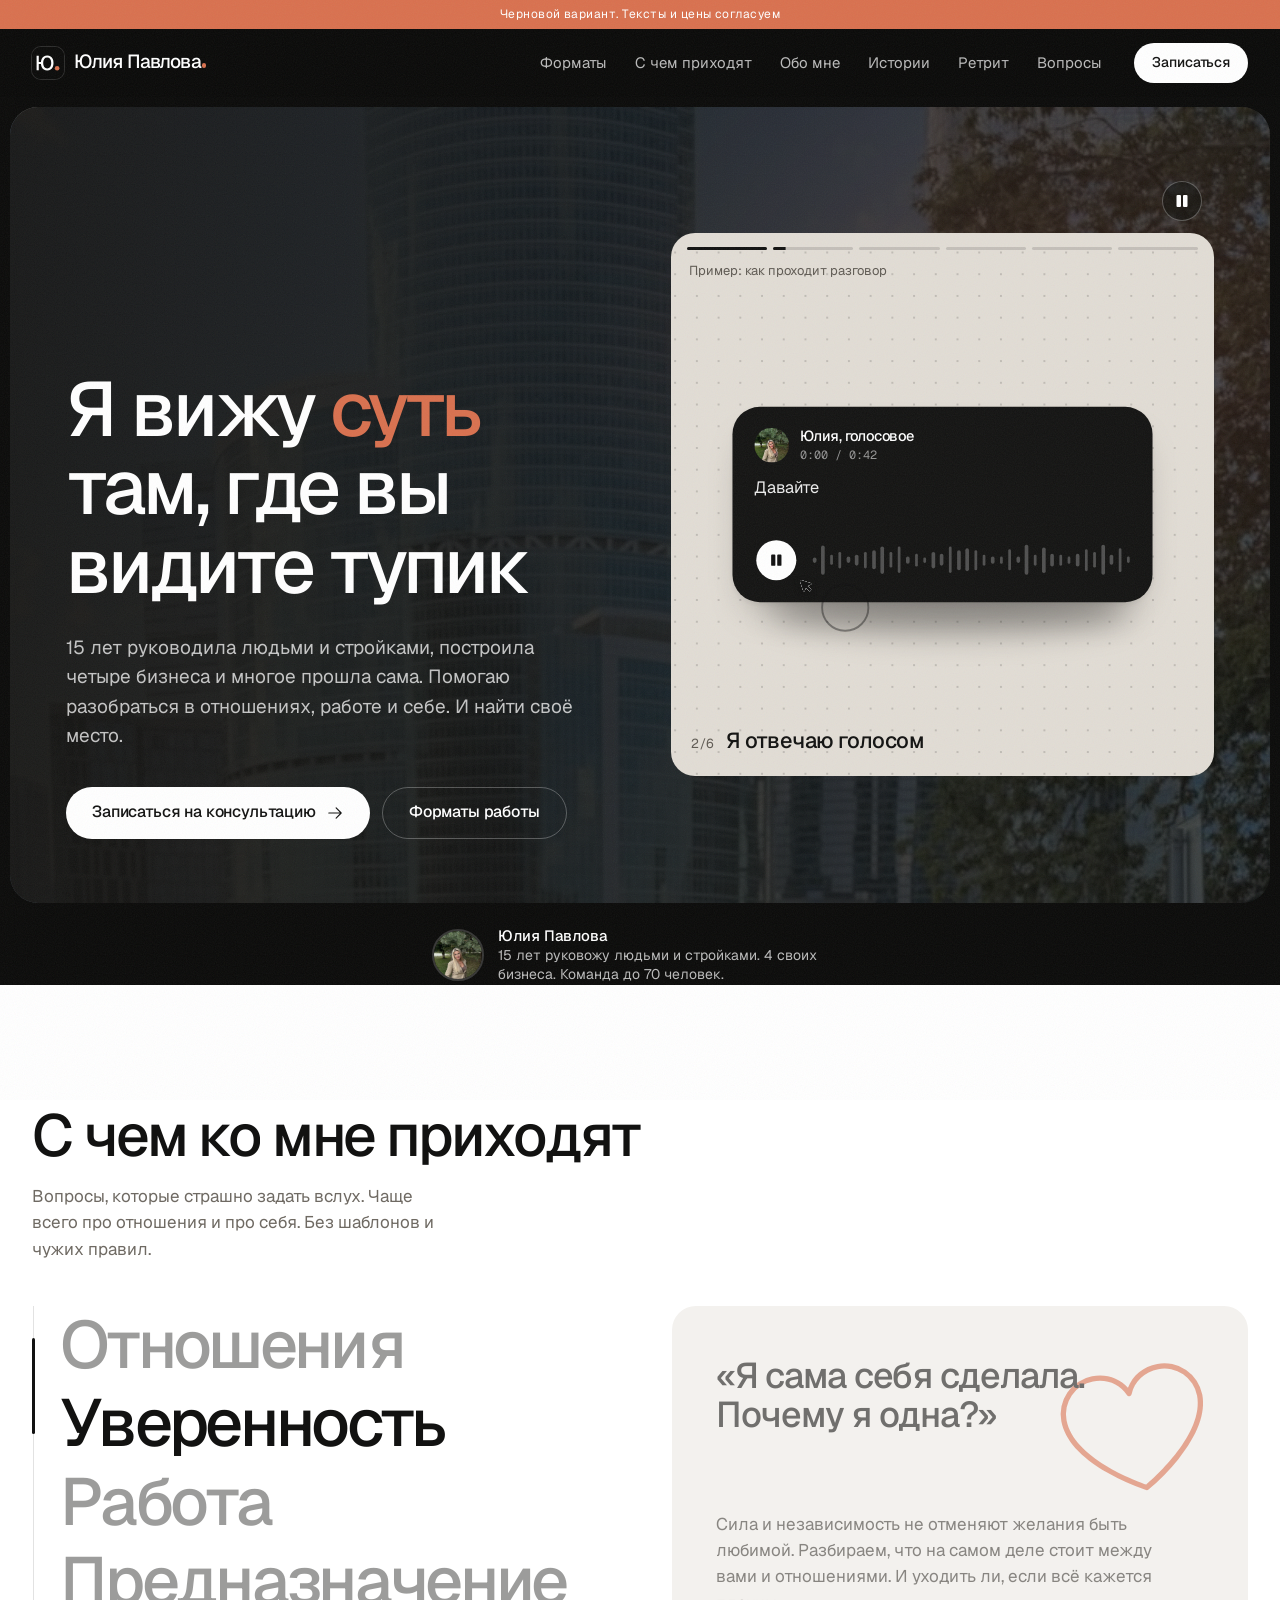
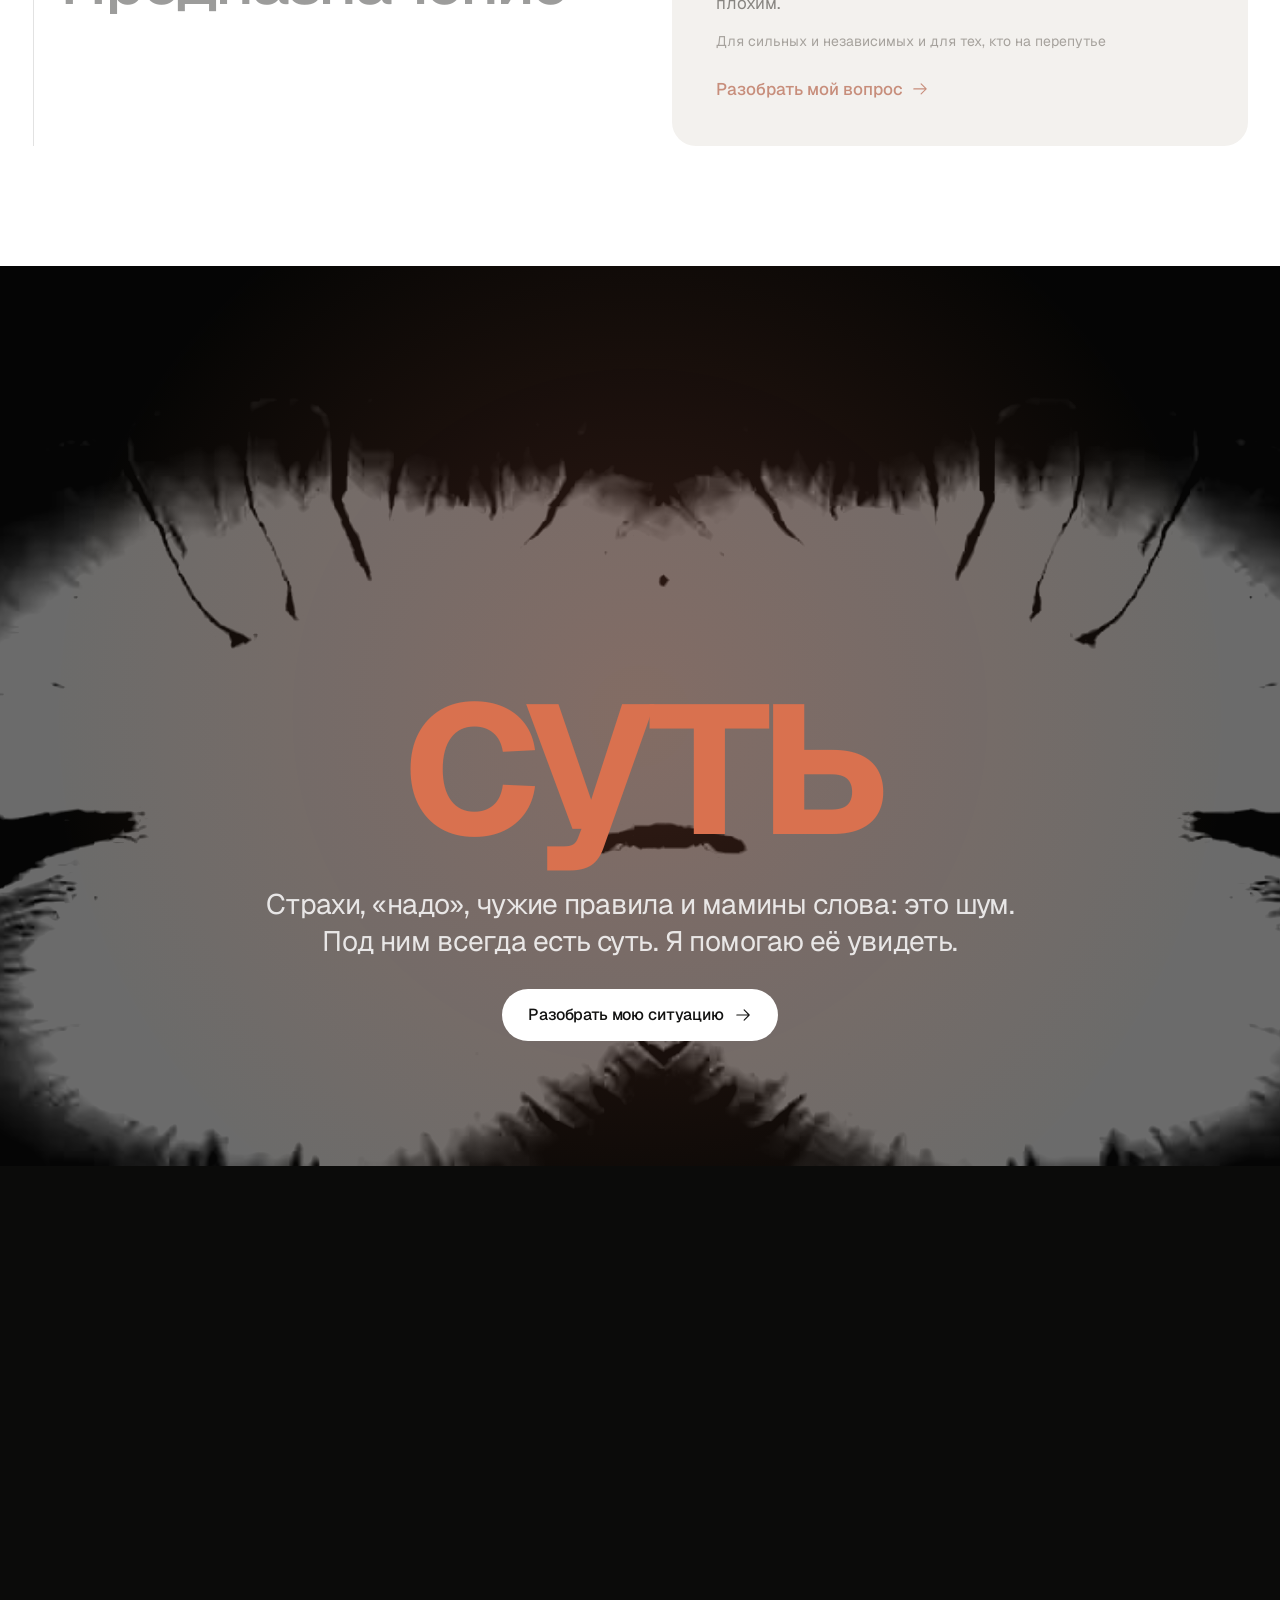
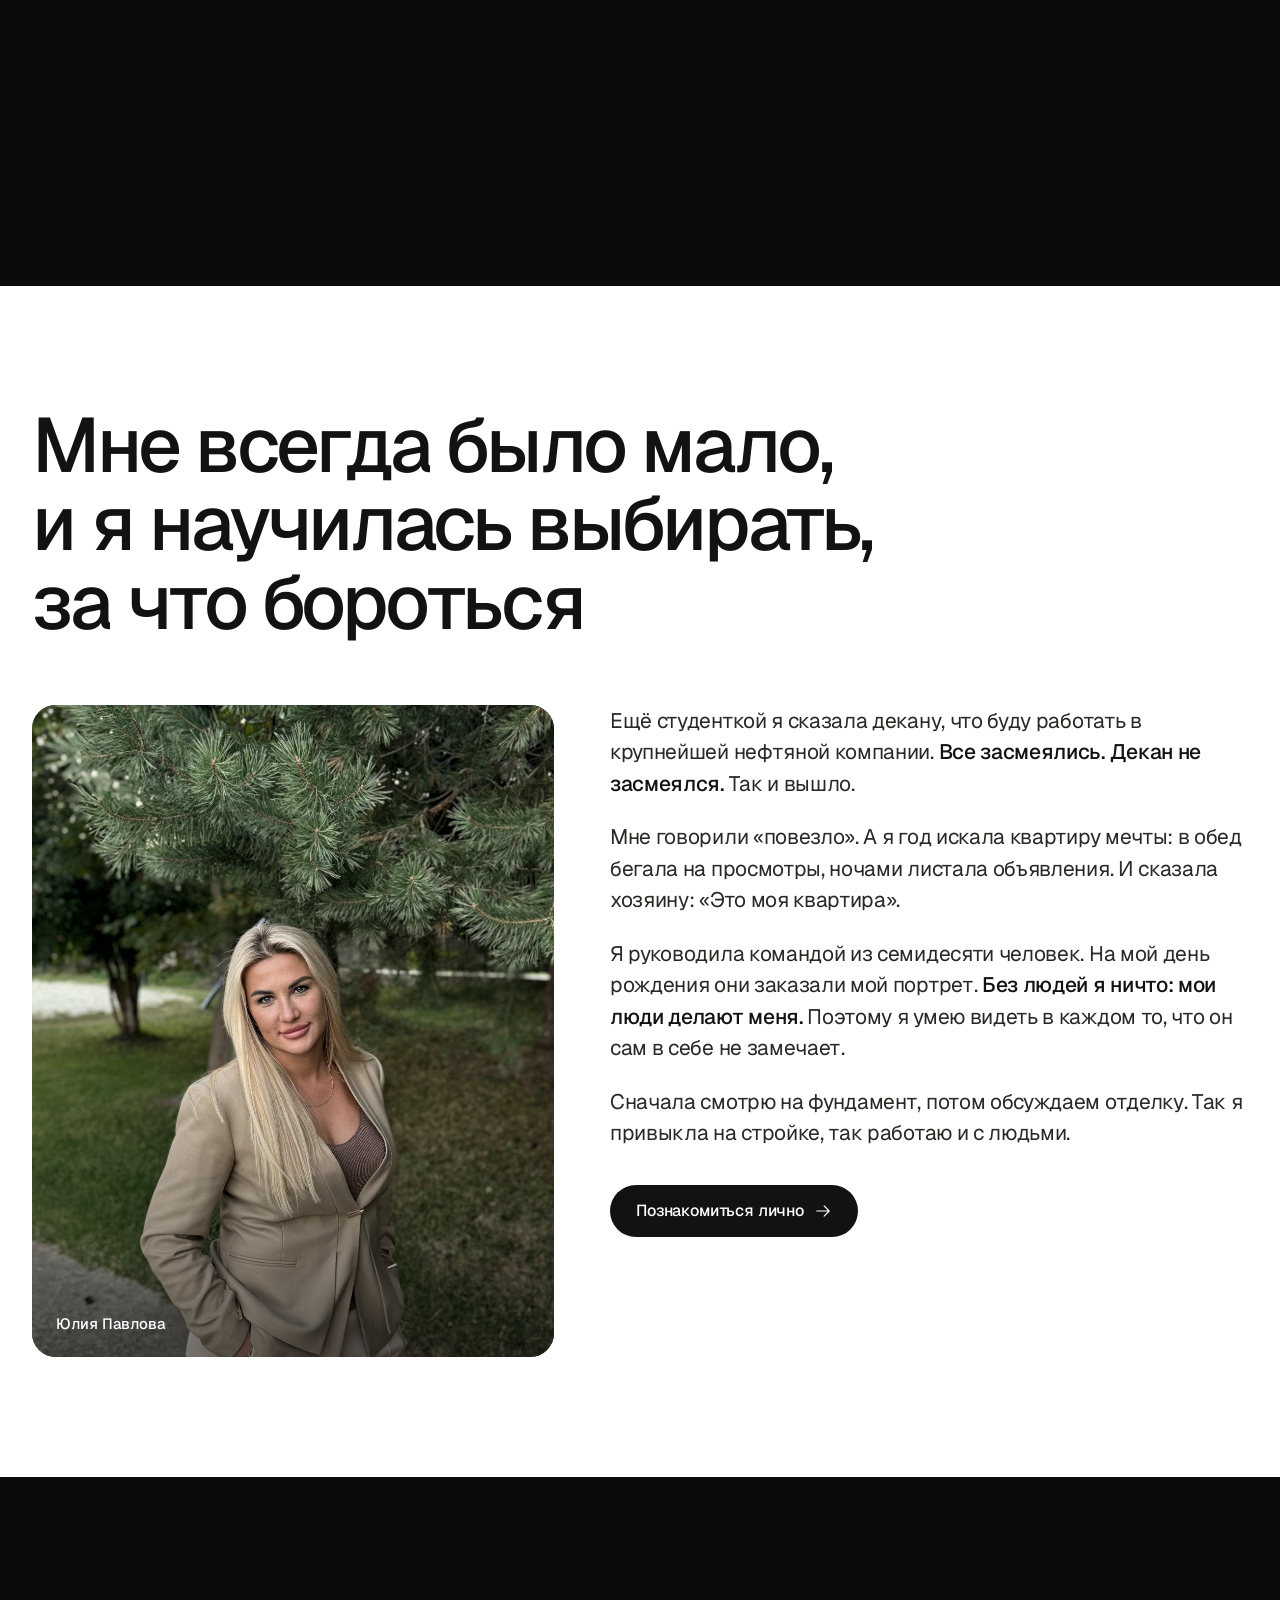
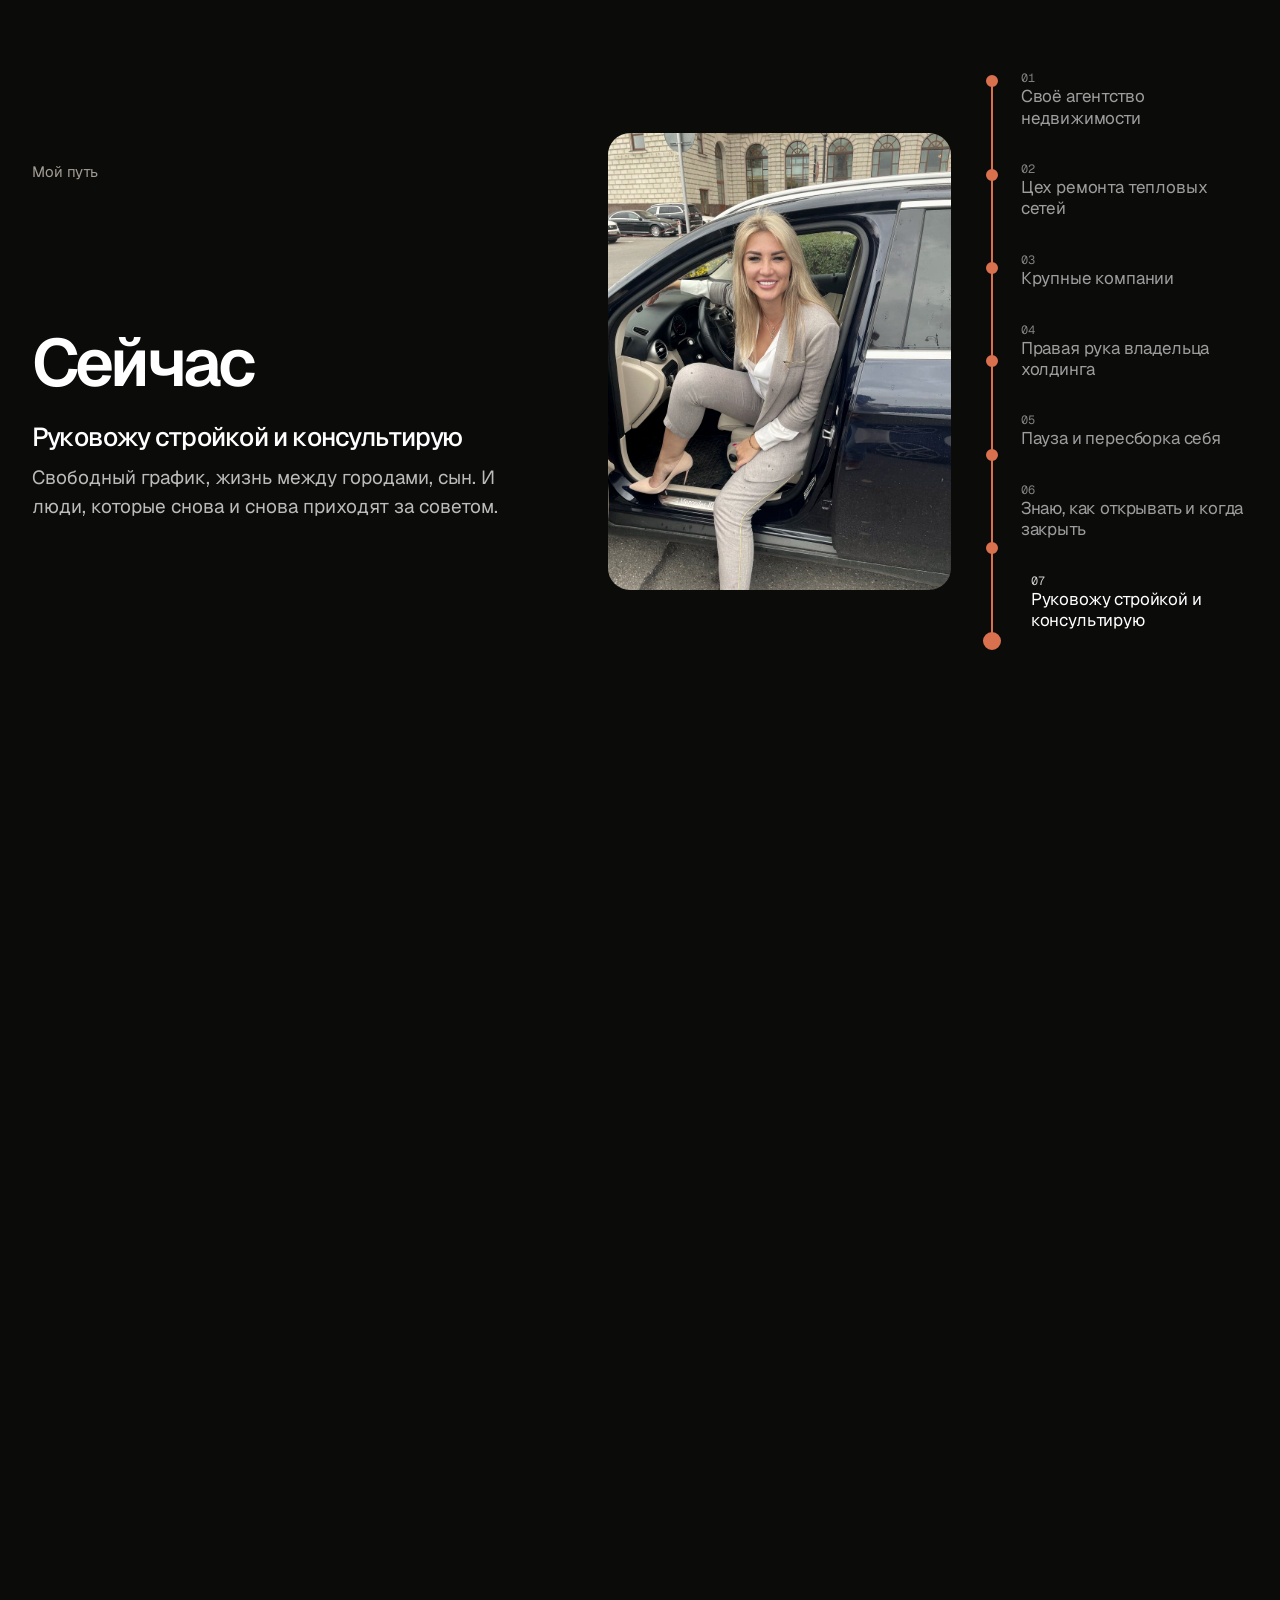
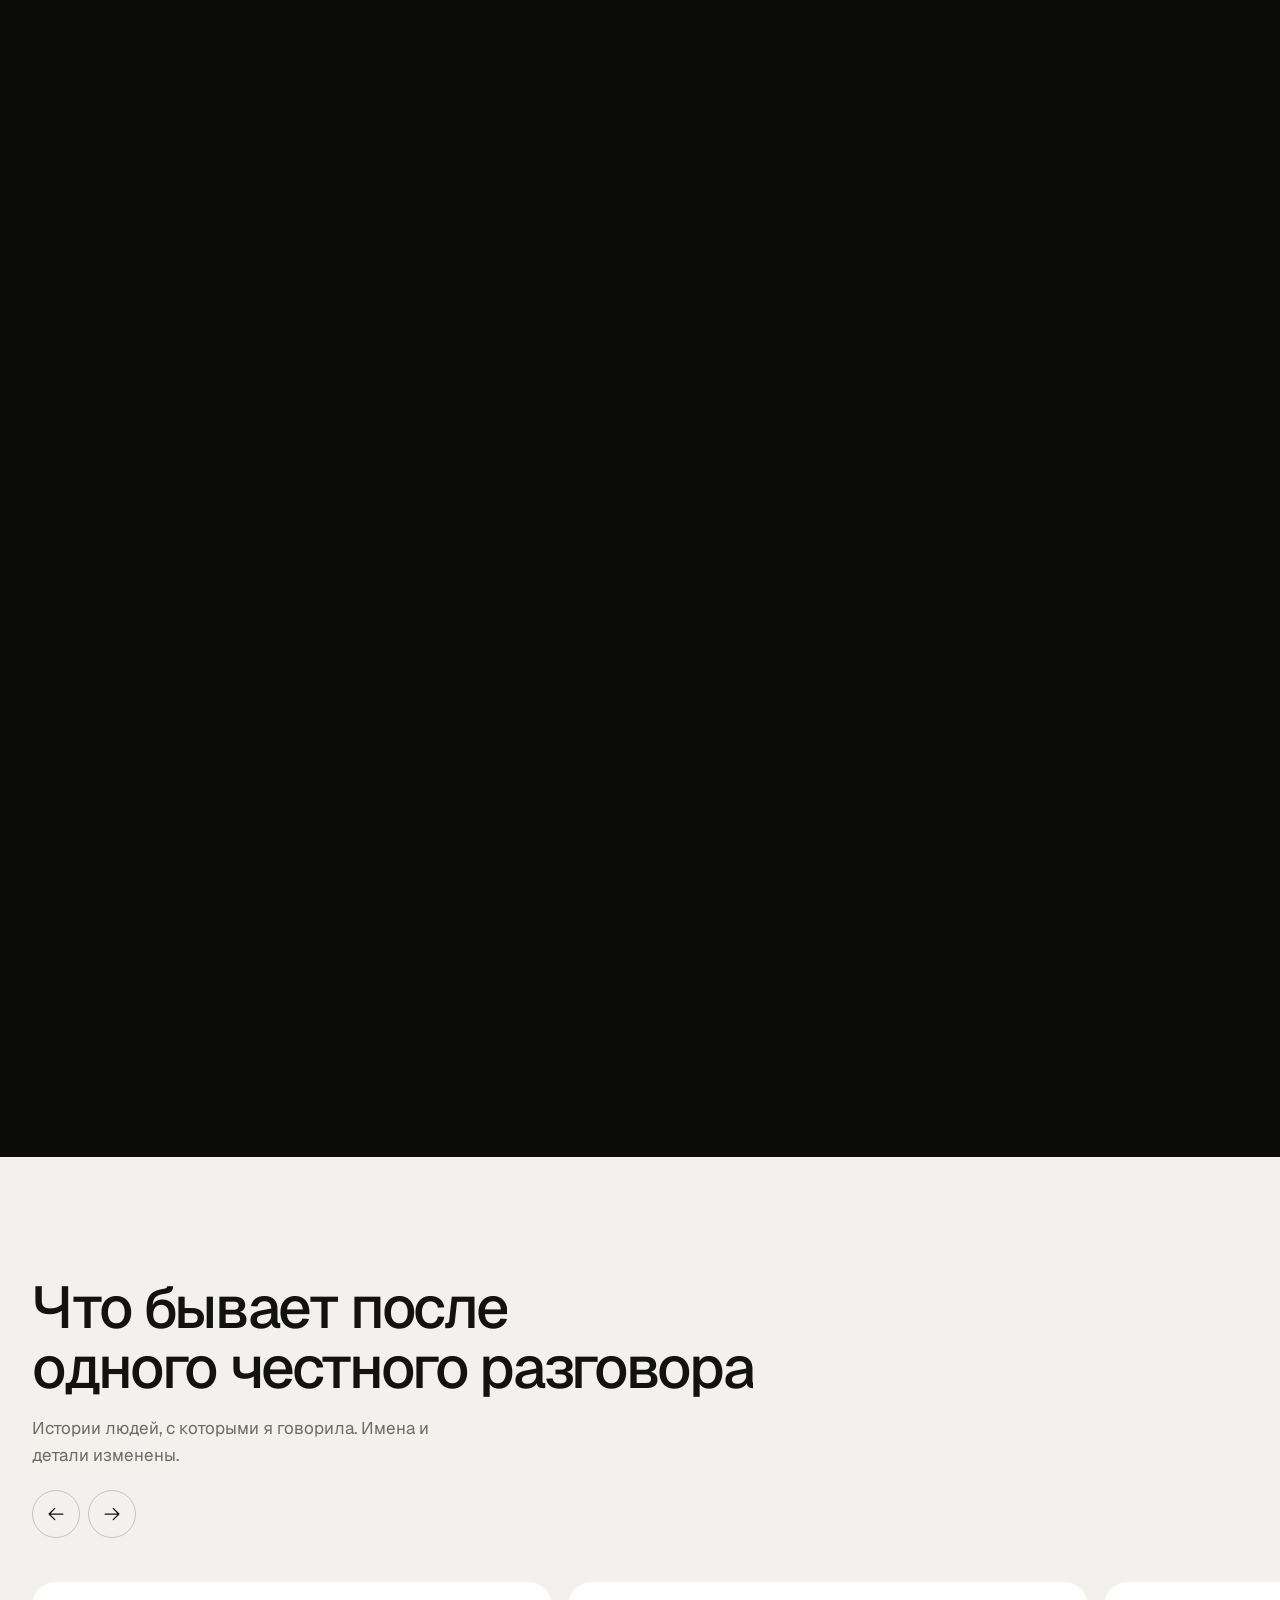
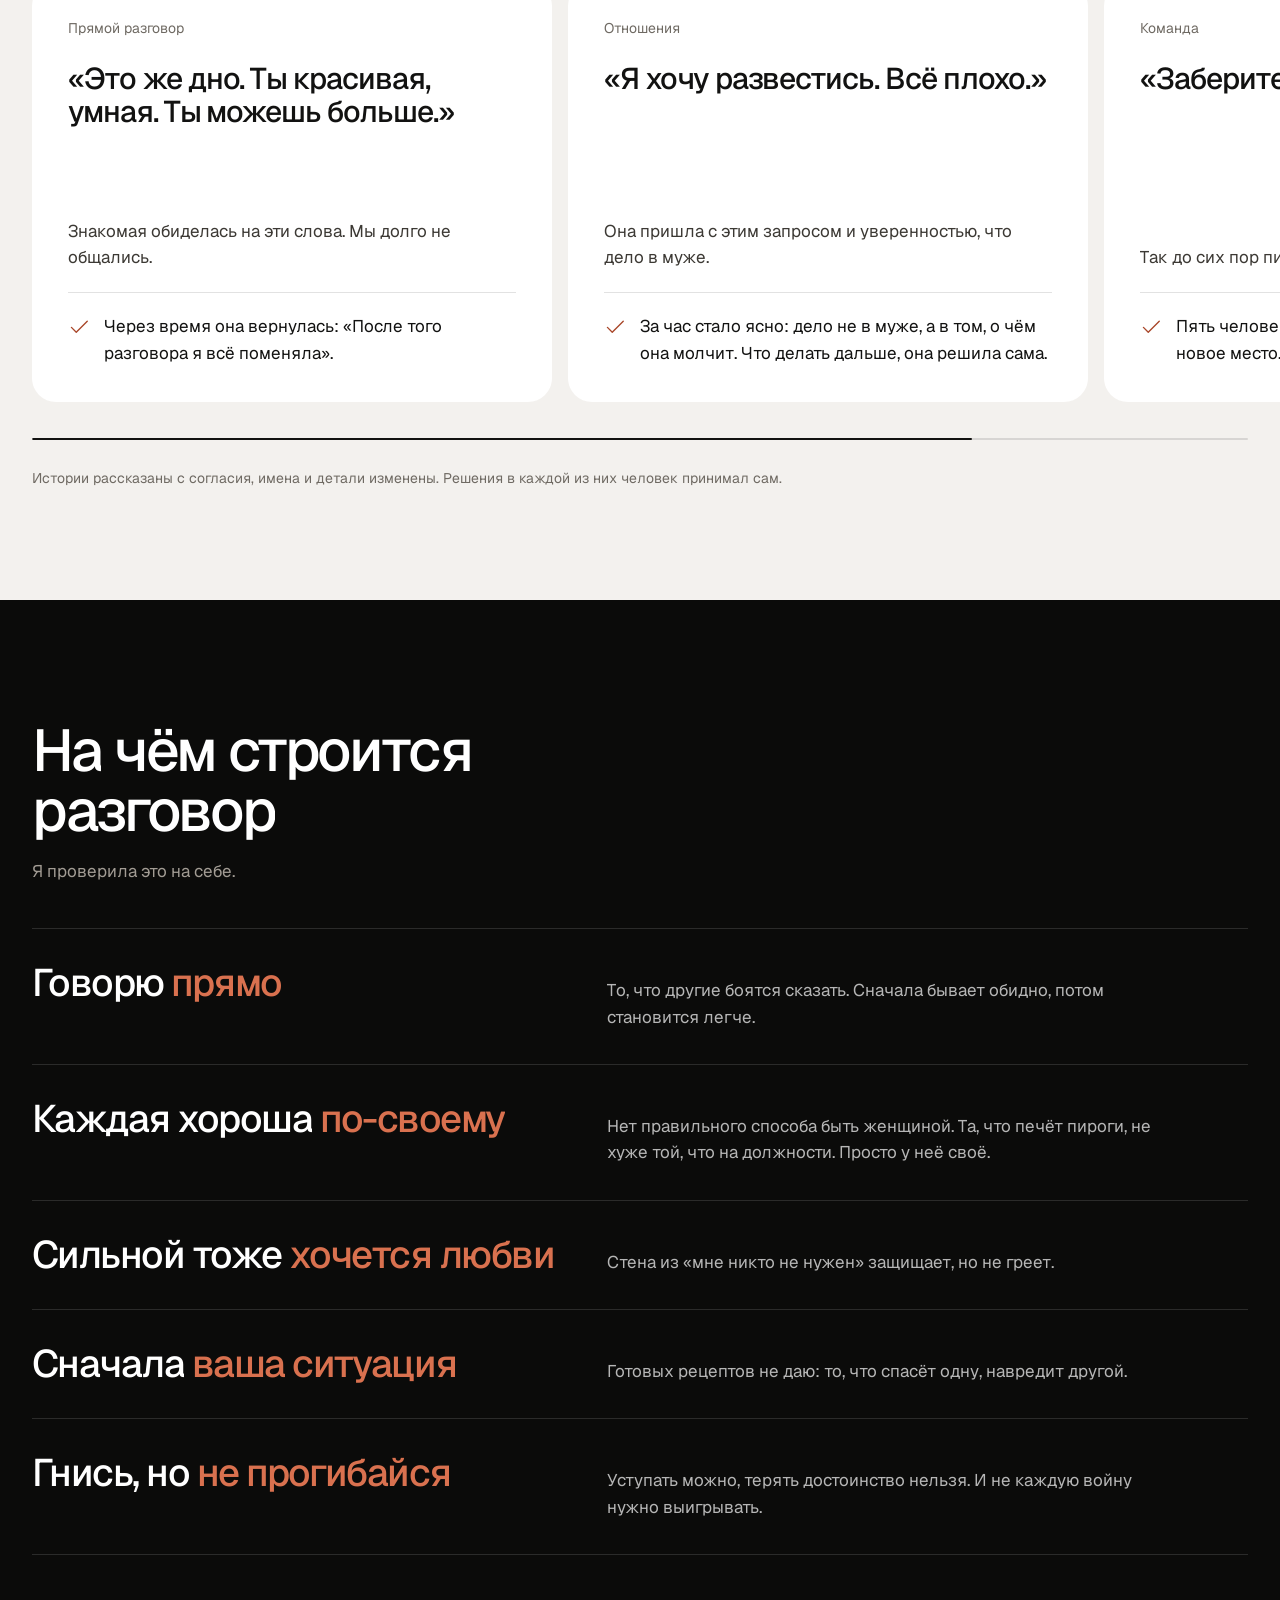
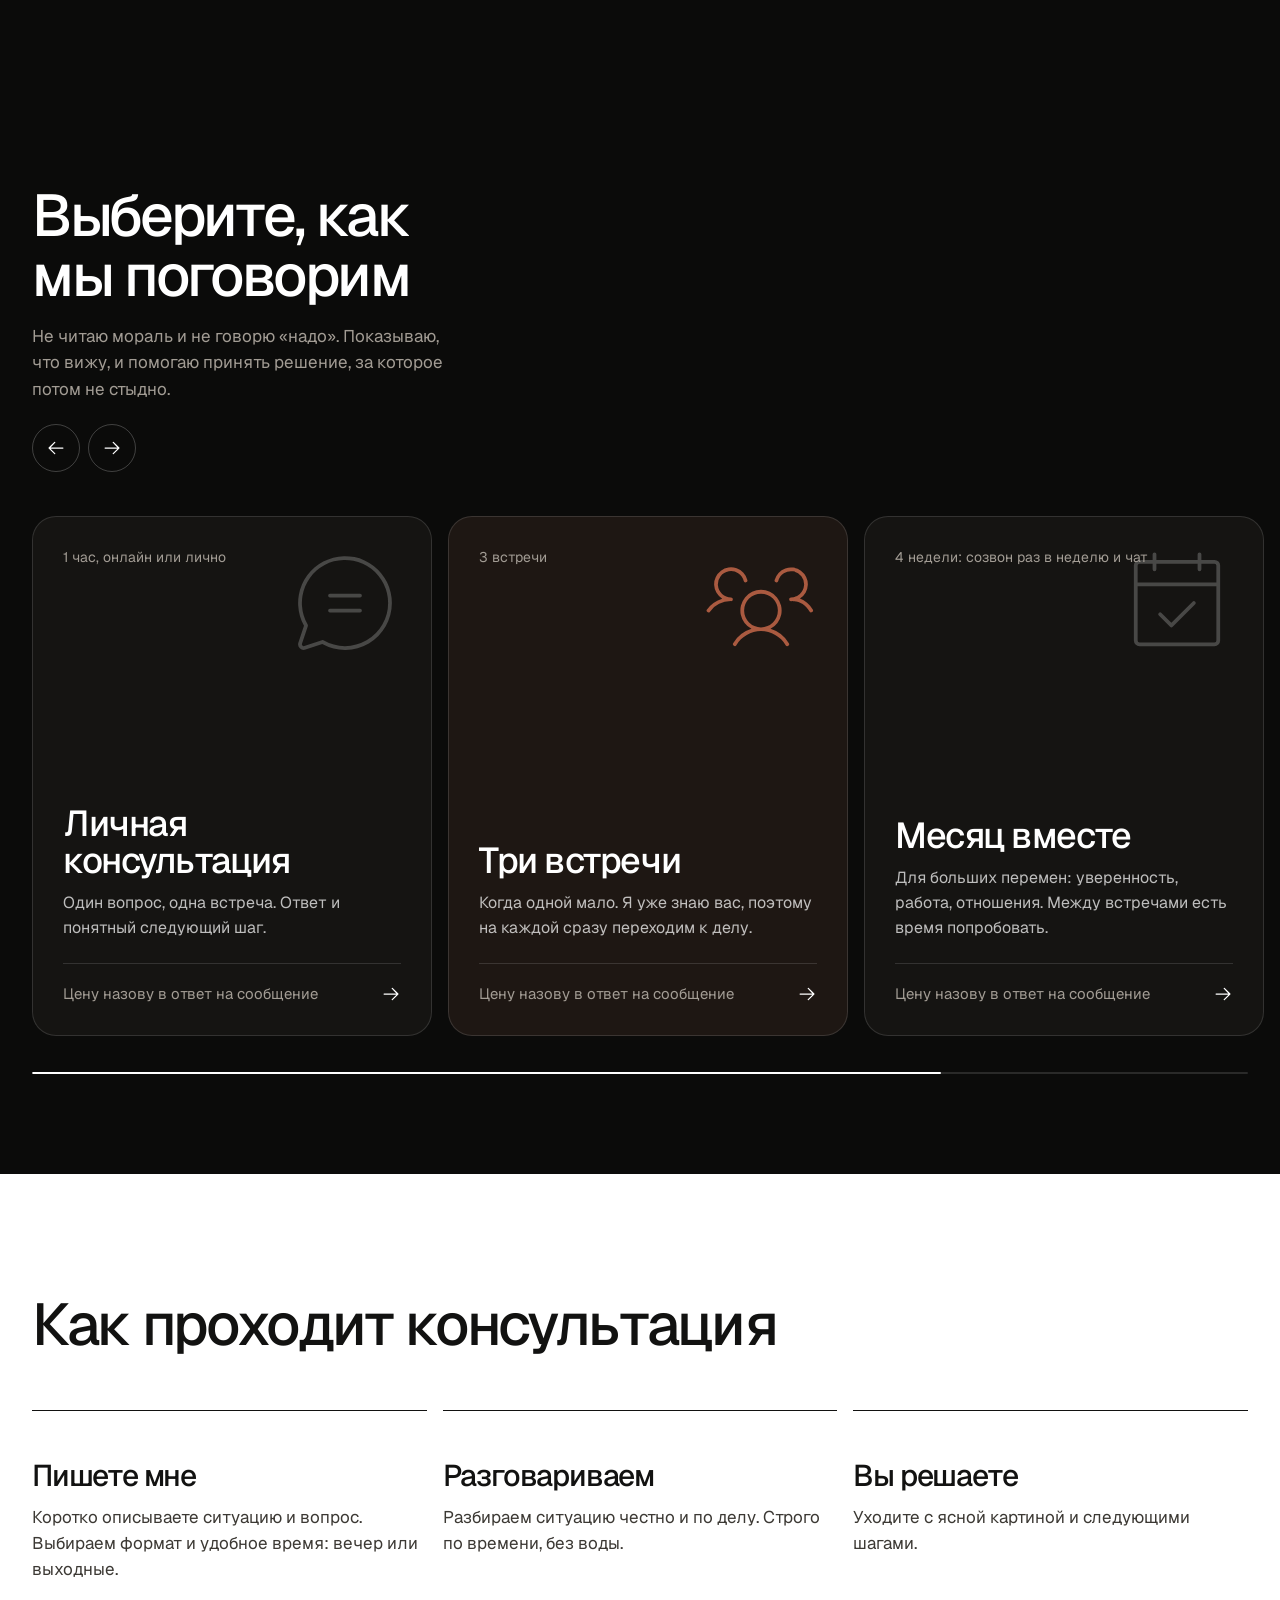
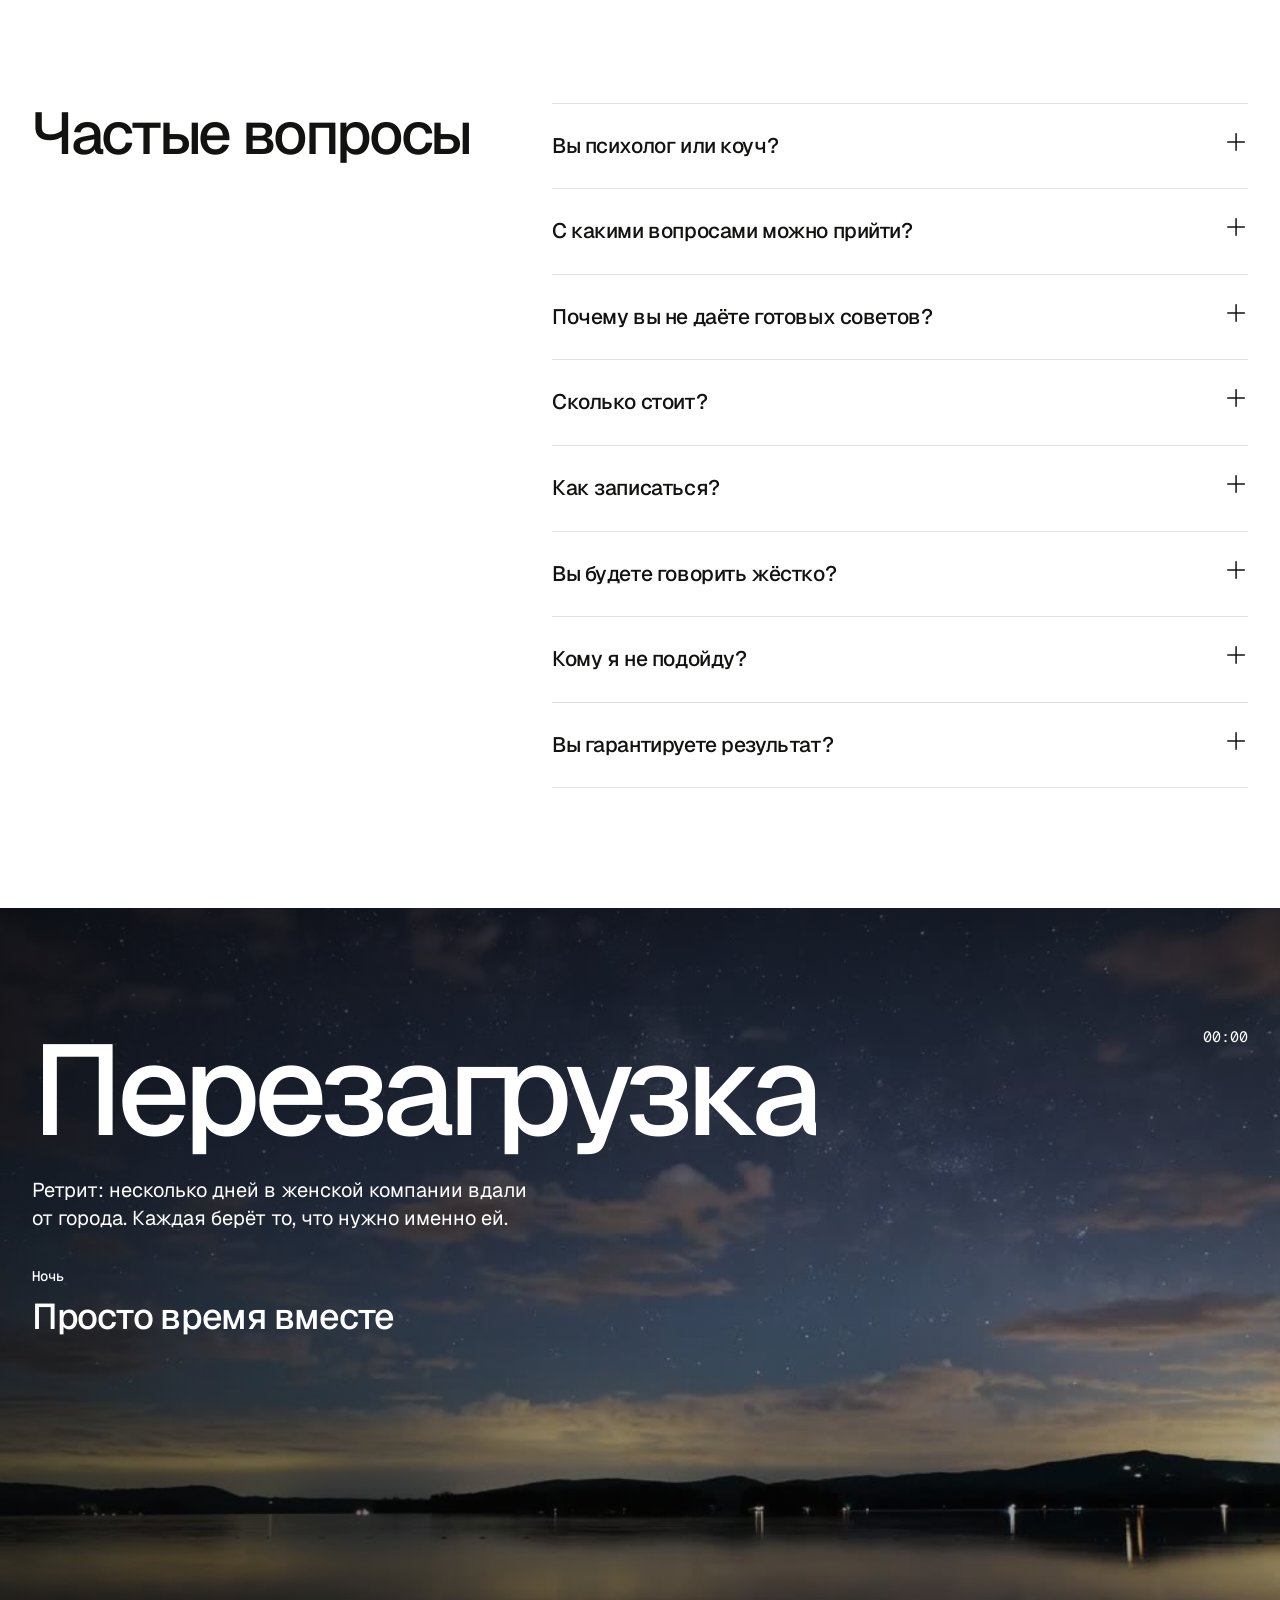
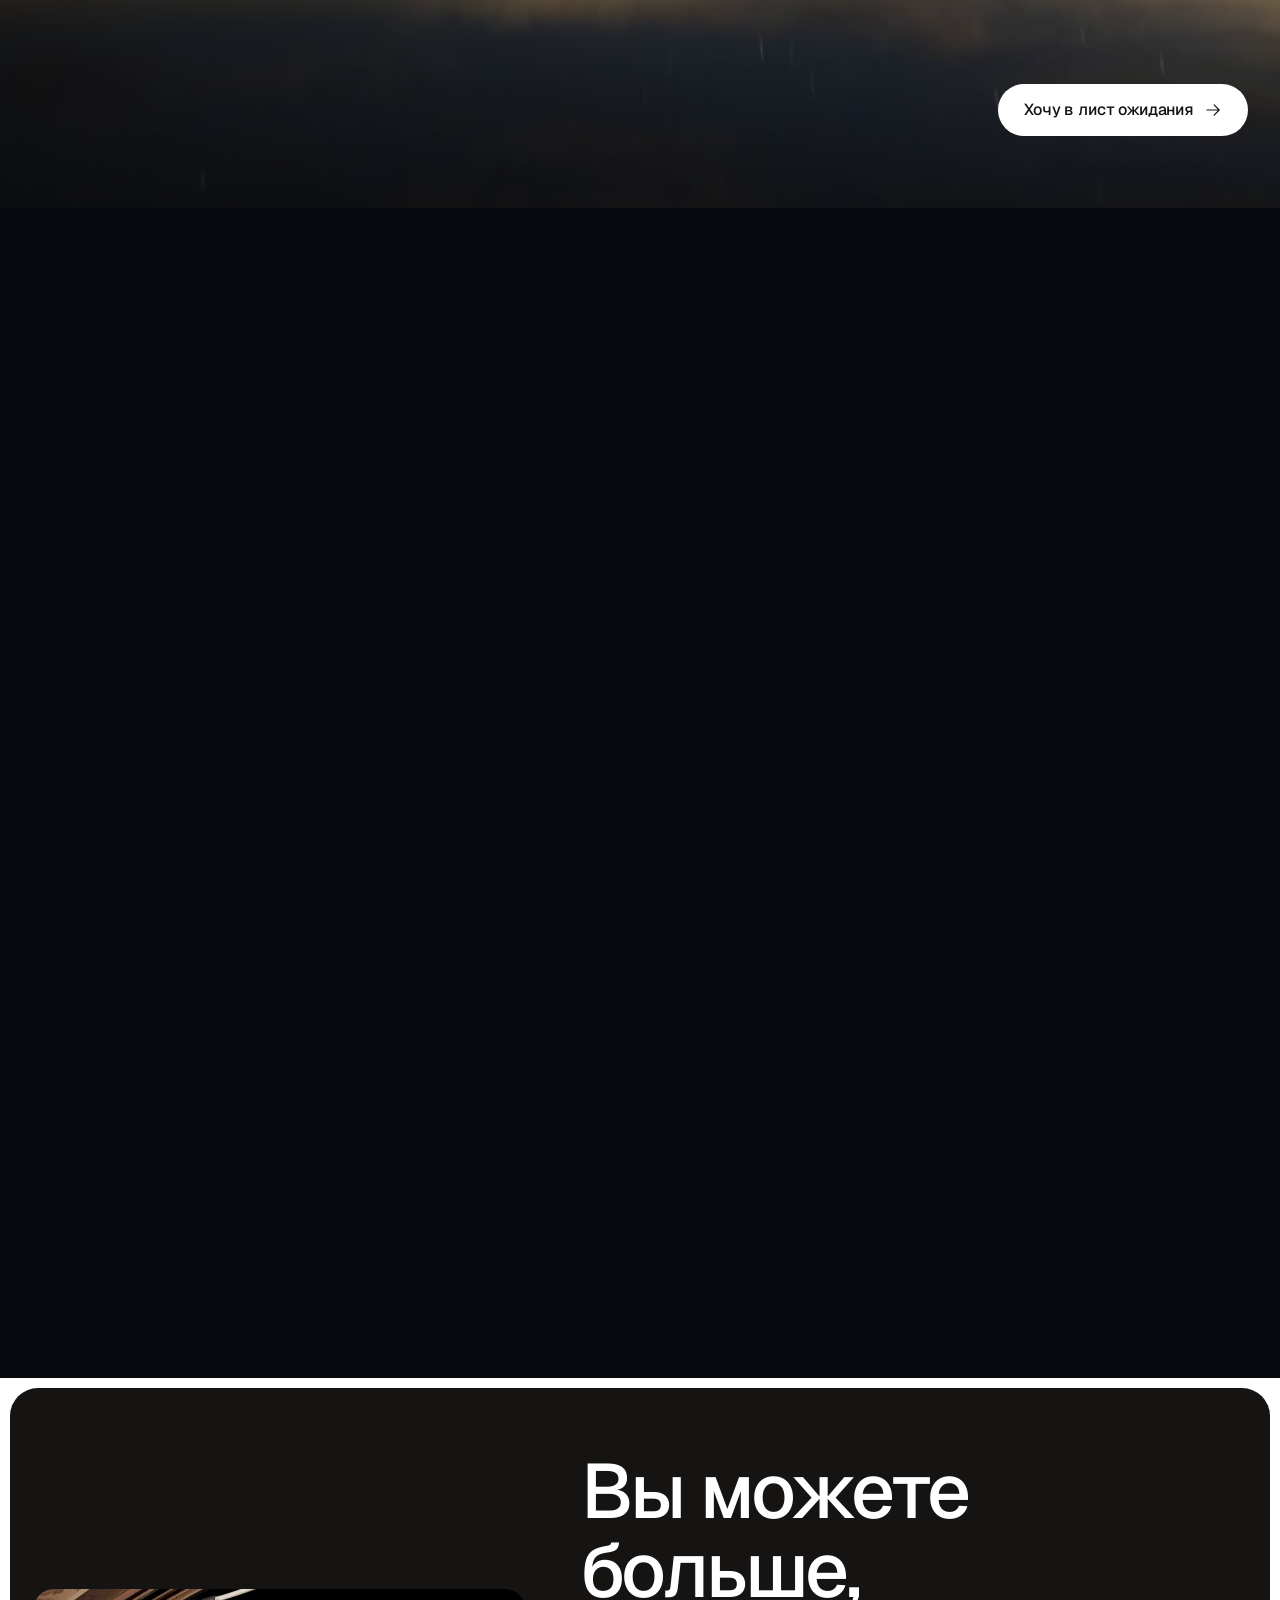
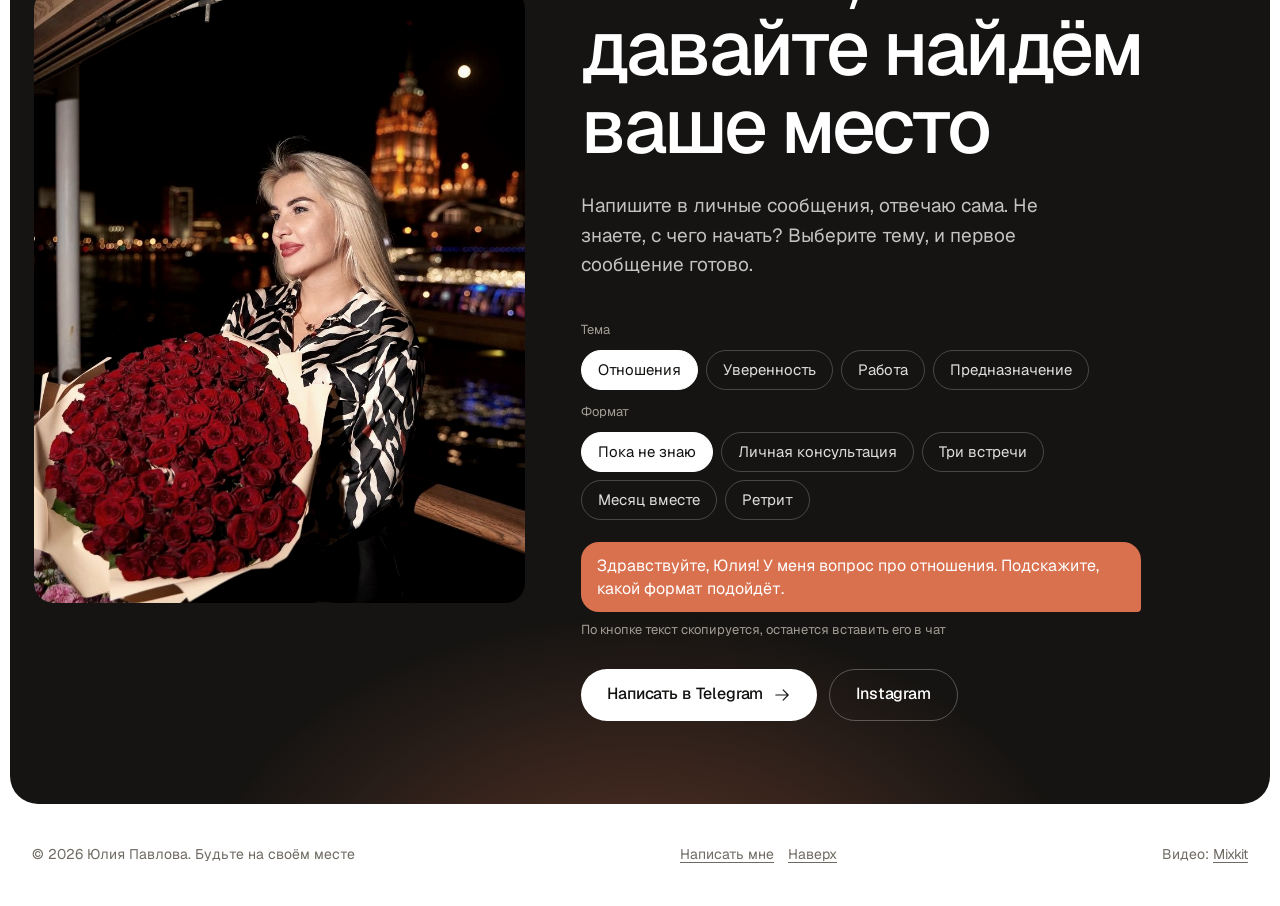
==== index.html @ 9706d147 "Дым в блоке «суть» растекается вместе с прокруткой: ролик туши перекодирован для перемотки (3,6 с, к" ====
<!DOCTYPE html>
<html lang="ru">
<head>
<meta charset="UTF-8">
<meta name="viewport" content="width=device-width, initial-scale=1, viewport-fit=cover">
<title>Юлия Павлова: консультации</title>
<meta name="description" content="Юлия Павлова: консультации об отношениях, уверенности в себе, работе и личных решениях. Вижу суть и помогаю её разрешить.">
<meta property="og:title" content="Юлия Павлова: консультации">
<meta property="og:description" content="Отношения, работа, решения. Вижу суть, скажу как есть.">
<meta name="theme-color" content="#0B0B0A">
<link rel="icon" href="favicon.ico" sizes="48x48">
<link rel="icon" href="favicon.svg" type="image/svg+xml">
<link rel="apple-touch-icon" href="apple-touch-icon.png">
<link rel="preload" href="fonts/Geist-cyrillic-0.woff2" as="font" type="font/woff2" crossorigin>
<link rel="preload" href="photos/hero-towers.jpg" as="image">
<style>
@font-face{font-family: 'Geist';font-style: normal;font-weight: 400;font-display: swap;src: url(fonts/Geist-cyrillic-0.woff2) format('woff2');unicode-range: U+0301, U+0400-045F, U+0490-0491, U+04B0-04B1, U+2116;}
@font-face{font-family: 'Geist';font-style: normal;font-weight: 400;font-display: swap;src: url(fonts/Geist-latin-1.woff2) format('woff2');unicode-range: U+0000-00FF, U+0131, U+0152-0153, U+02BB-02BC, U+02C6, U+02DA, U+02DC, U+0304, U+0308, U+0329, U+2000-206F, U+20AC, U+2122, U+2191, U+2193, U+2212, U+2215, U+FEFF, U+FFFD;}
@font-face{font-family: 'Geist';font-style: normal;font-weight: 500;font-display: swap;src: url(fonts/Geist-cyrillic-0.woff2) format('woff2');unicode-range: U+0301, U+0400-045F, U+0490-0491, U+04B0-04B1, U+2116;}
@font-face{font-family: 'Geist';font-style: normal;font-weight: 500;font-display: swap;src: url(fonts/Geist-latin-1.woff2) format('woff2');unicode-range: U+0000-00FF, U+0131, U+0152-0153, U+02BB-02BC, U+02C6, U+02DA, U+02DC, U+0304, U+0308, U+0329, U+2000-206F, U+20AC, U+2122, U+2191, U+2193, U+2212, U+2215, U+FEFF, U+FFFD;}
@font-face{font-family: 'Geist';font-style: normal;font-weight: 600;font-display: swap;src: url(fonts/Geist-cyrillic-0.woff2) format('woff2');unicode-range: U+0301, U+0400-045F, U+0490-0491, U+04B0-04B1, U+2116;}
@font-face{font-family: 'Geist';font-style: normal;font-weight: 600;font-display: swap;src: url(fonts/Geist-latin-1.woff2) format('woff2');unicode-range: U+0000-00FF, U+0131, U+0152-0153, U+02BB-02BC, U+02C6, U+02DA, U+02DC, U+0304, U+0308, U+0329, U+2000-206F, U+20AC, U+2122, U+2191, U+2193, U+2212, U+2215, U+FEFF, U+FFFD;}
@font-face{font-family: 'Geist Mono';font-style: normal;font-weight: 400;font-display: swap;src: url(fonts/GeistMono-cyrillic-2.woff2) format('woff2');unicode-range: U+0301, U+0400-045F, U+0490-0491, U+04B0-04B1, U+2116;}
@font-face{font-family: 'Geist Mono';font-style: normal;font-weight: 400;font-display: swap;src: url(fonts/GeistMono-latin-3.woff2) format('woff2');unicode-range: U+0000-00FF, U+0131, U+0152-0153, U+02BB-02BC, U+02C6, U+02DA, U+02DC, U+0304, U+0308, U+0329, U+2000-206F, U+20AC, U+2122, U+2191, U+2193, U+2212, U+2215, U+FEFF, U+FFFD;}
@font-face{font-family: 'Geist Mono';font-style: normal;font-weight: 500;font-display: swap;src: url(fonts/GeistMono-cyrillic-2.woff2) format('woff2');unicode-range: U+0301, U+0400-045F, U+0490-0491, U+04B0-04B1, U+2116;}
@font-face{font-family: 'Geist Mono';font-style: normal;font-weight: 500;font-display: swap;src: url(fonts/GeistMono-latin-3.woff2) format('woff2');unicode-range: U+0000-00FF, U+0131, U+0152-0153, U+02BB-02BC, U+02C6, U+02DA, U+02DC, U+0304, U+0308, U+0329, U+2000-206F, U+20AC, U+2122, U+2191, U+2193, U+2212, U+2215, U+FEFF, U+FFFD;}
:root{
  --black:#0B0B0A;--panel:#151412;--ink:#121211;--white:#fff;--off:#F3F1EE;--stage:#E7E5E1;
  --gray:#6F6A63;--gray-d:#A29C94;--line:rgba(18,18,17,.12);--line-d:rgba(255,255,255,.13);
  --accent:#D9714F;--accent-ink:#A9472A;
  --f:'Geist',system-ui,sans-serif;--mono:'Geist Mono',ui-monospace,monospace;
  --ease:cubic-bezier(.16,1,.3,1);
}
*{box-sizing:border-box;margin:0;padding:0}
html{scroll-behavior:smooth;-webkit-text-size-adjust:100%;scroll-padding-top:80px;color-scheme:dark}
section,header{scroll-margin-top:72px}
.skip{position:absolute;left:12px;top:-60px;z-index:200;background:#fff;color:#121211;padding:10px 16px;border-radius:10px;font-weight:500}
.skip:focus{top:12px}
body{background:var(--black);color:var(--white);font-family:var(--f);font-size:17px;line-height:1.55;-webkit-font-smoothing:antialiased;overflow-x:hidden}
::selection{background:var(--accent);color:#fff}
a{color:inherit;text-decoration:none}
:focus-visible{outline:2px solid var(--accent);outline-offset:3px;border-radius:6px}
::-webkit-scrollbar{width:10px;height:10px}
::-webkit-scrollbar-thumb{background:#3a3733;border-radius:10px;border:2px solid var(--black)}
::-webkit-scrollbar-track{background:var(--black)}
html{scrollbar-color:#3a3733 var(--black)}
.wrap{max-width:1320px;margin:0 auto;padding:0 max(32px,env(safe-area-inset-right,0px)) 0 max(32px,env(safe-area-inset-left,0px))}
h1,h2,h3{font-weight:500;letter-spacing:-.04em;line-height:1.02;text-wrap:balance}
h2{font-size:clamp(36px,4.6vw,66px)}
.light{background:var(--white);color:var(--ink)}
.off{background:var(--off);color:var(--ink)}

/* кнопки */
.pill{display:inline-flex;align-items:center;gap:10px;height:52px;padding:0 26px;border-radius:999px;font-weight:500;font-size:16px;letter-spacing:-.01em;transition:transform 160ms var(--ease),translate 220ms var(--ease),background 200ms ease,color 200ms ease,border-color 200ms ease;white-space:nowrap}
.pill svg{width:18px;height:18px;transition:transform 200ms var(--ease)}

.pill:active{transform:scale(.97)}
.pill.w{background:var(--white);color:var(--ink)}

.pill.b{background:var(--ink);color:#fff}

.pill.o{border:1px solid rgba(255,255,255,.28);color:#fff}


/* навигация */
.draft{background:var(--accent);color:#fff;text-align:center;font-size:12px;letter-spacing:.04em;padding:5px 12px}
nav{position:sticky;top:0;z-index:50;background:rgba(11,11,10,.86);backdrop-filter:saturate(1.4) blur(14px);-webkit-backdrop-filter:saturate(1.4) blur(14px)}
nav .wrap{height:68px;display:flex;align-items:center;gap:32px}
.logo{font-weight:600;font-size:17px;letter-spacing:-.02em;margin-right:auto}
.logo{font-weight:500;font-size:19px;letter-spacing:-.045em;white-space:nowrap;display:inline-flex;align-items:baseline}
.logo-mark{width:32px;height:32px;border-radius:9px;margin-right:10px;align-self:center;box-shadow:0 0 0 1px rgba(255,255,255,.14)}
.logo-dot{display:inline-block;width:.24em;height:.24em;border-radius:50%;background:var(--accent);margin-left:.06em}
.menu{display:flex;gap:28px;font-size:15px}
.menu a{color:rgba(255,255,255,.72);transition:color .2s}

nav .pill{height:40px;padding:0 18px;font-size:14px}
.burger{display:none;width:44px;height:44px;border:0;background:none;cursor:pointer;position:relative}
.burger i,.burger i::before,.burger i::after{position:absolute;left:10px;width:20px;height:1.5px;background:#fff;content:"";transition:transform 200ms var(--ease),background 200ms ease}
.burger i{top:19px}.burger i::before{left:0;top:-6px}.burger i::after{left:0;top:6px}
.nav-open .burger i{background:transparent}
.nav-open .burger i::before{transform:translateY(6px) rotate(45deg)}
.nav-open .burger i::after{transform:translateY(-6px) rotate(-45deg)}

/* ============ HERO ============ */
.hero{padding:10px 10px 0}
.hero-panel{position:relative;border-radius:28px;background:var(--panel);overflow:hidden;min-height:calc(100svh - 104px);display:grid;grid-template-columns:1.02fr .98fr;gap:40px;padding:56px;align-items:end}
.hero-panel::before{content:"";position:absolute;inset:0;background:radial-gradient(60% 70% at 85% 30%,rgba(217,113,79,.16),transparent 70%);pointer-events:none}
.hero-copy{position:relative;z-index:2;padding-bottom:8px}
.hero h1{font-size:clamp(46px,6vw,92px);letter-spacing:-.04em}
.hero h1 span{color:var(--accent)}
.hero .lead{font-size:19px;color:rgba(255,255,255,.74);max-width:520px;margin:28px 0 36px}
.cta{display:flex;gap:12px;flex-wrap:wrap}
.introband{padding:22px 10px 0}
.who{display:flex;align-items:center;gap:14px;font-size:14px;color:rgba(255,255,255,.72);max-width:480px;line-height:1.4}
.who img{width:52px;height:52px;border-radius:50%;object-fit:cover;object-position:50% 22%;flex:none;border:2px solid rgba(255,255,255,.18)}
.who b{display:block;color:#fff;font-weight:500;font-size:15px}
.stage-wrap{position:relative;z-index:1;align-self:center;justify-self:end;width:100%;max-width:min(660px,calc(100svh - 190px))}
.stage{position:relative;aspect-ratio:1/1;border-radius:24px;background:var(--stage);overflow:hidden}
.world{position:absolute;left:0;top:0;width:600px;height:600px;transform-origin:0 0}
.cam{position:absolute;inset:0;transform-origin:300px 300px}
.shape{position:absolute;left:300px;top:300px;overflow:hidden;box-shadow:0 22px 44px -22px rgba(0,0,0,.4),0 2px 6px rgba(0,0,0,.06)}
.st{position:absolute;left:50%;top:50%;opacity:0;letter-spacing:-.02em}
.cursor{position:absolute;left:0;top:0;width:26px;height:26px;z-index:5;transform-origin:4px 3px}
.event{position:absolute;left:-28px;bottom:28px;z-index:3;display:flex;align-items:center;gap:16px;background:rgba(21,20,18,.94);border:1px solid var(--line-d);border-radius:18px;padding:14px 18px 14px 14px;max-width:330px;transition:transform 200ms var(--ease),border-color 200ms ease}

.event-art{width:56px;height:56px;border-radius:12px;flex:none;background:url(photos/flowers-office.jpg) 50% 30%/cover;position:relative;overflow:hidden}

.event small{display:block;font-size:12px;color:var(--gray-d)}
.event b{font-weight:500;font-size:15px;letter-spacing:-.01em;line-height:1.3;display:block}

/* ============ ФОРМАТЫ — карусель ============ */
.formats{padding:110px 0 100px}
.head-row{display:block;margin-bottom:44px}
.head-row p{margin-top:18px;max-width:60ch}
.head-row p{max-width:420px;color:var(--gray-d)}
.light .head-row p,.off .head-row p{color:var(--gray)}
.arrows{display:flex;gap:8px;margin-top:22px}
.arrow{width:48px;height:48px;border-radius:50%;border:1px solid rgba(255,255,255,.22);background:none;color:#fff;display:grid;place-items:center;cursor:pointer;transition:background .3s,color .3s}

.arrow svg{width:18px;height:18px}
.off .arrow{border-color:rgba(18,18,17,.2);color:var(--ink)}

.rail{display:flex;gap:16px;overflow-x:auto;scroll-snap-type:x mandatory;scroll-padding:0 max(32px,calc((100vw - 1320px)/2 + 32px));padding:0 max(32px,calc((100vw - 1320px)/2 + 32px)) 8px;scrollbar-width:none}
.rail::-webkit-scrollbar{display:none}
.fcard{scroll-snap-align:start;flex:none;width:min(400px,82vw);height:520px;border-radius:24px;background:var(--panel);border:1px solid var(--line-d);padding:30px;display:flex;flex-direction:column;position:relative;overflow:hidden;transition:transform .6s var(--ease),border-color .3s}

.fcard .art{position:absolute;inset:0 0 auto 0;width:100%;height:300px}
.fcard .meta{font-size:14px;color:var(--gray-d);position:relative}
.fcard h3{font-size:36px;margin-top:auto;position:relative}
.fcard p{color:rgba(255,255,255,.72);font-size:16px;margin:12px 0 22px;position:relative}
.fcard .go{display:flex;align-items:center;justify-content:space-between;border-top:1px solid var(--line-d);padding-top:18px;font-size:15px;position:relative;color:var(--gray-d)}
.fcard .go svg{width:20px;height:20px;color:#fff;transition:transform 200ms var(--ease)}

.fcard.acc{background:#1E1713}
.fcard.ph2{padding-top:0}
.fphoto{display:block;margin:0 -30px 22px;height:250px;overflow:hidden;border-radius:24px 24px 0 0}
.fphoto img{width:100%;height:100%;object-fit:cover;object-position:50% 18%;transition:transform 400ms var(--ease)}

.fcard.ph2 h3{margin-top:auto}
.fcard .art.photo{inset:0;height:100%;object-fit:cover;object-position:50% 30%;opacity:.55;transition:transform 400ms var(--ease),opacity 300ms ease}


/* ============ ФОКУС (моушн A) ============ */
.focus{position:relative;height:180vh;background:var(--black)}
.focus-pin{position:sticky;top:0;height:100svh;overflow:hidden;display:grid;place-items:center}
.focus-glow{position:absolute;left:50%;top:50%;width:110vmax;height:110vmax;margin:-55vmax;border-radius:50%;background:radial-gradient(closest-side,rgba(217,113,79,.22),transparent 70%);pointer-events:none}
.fw{position:absolute;left:50%;top:50%;white-space:nowrap;font-weight:500;letter-spacing:-.03em;color:#fff;pointer-events:none}
.core{position:relative;text-align:center;z-index:2;padding:0 24px}
.core .word{font-size:clamp(96px,19vw,300px);font-weight:600;letter-spacing:-.06em;line-height:.9;display:block;opacity:0}
.core .line{font-size:clamp(20px,2.2vw,30px);letter-spacing:-.02em;max-width:760px;margin:28px auto 30px;color:rgba(255,255,255,.84);line-height:1.3;opacity:0}
.core .pill{opacity:0}

/* ============ СФЕРЫ (столпы) ============ */
.pillars{padding:120px 0}
.pillars .grid{display:grid;grid-template-columns:1fr 1fr;gap:64px;align-items:stretch}
.plist{position:relative;padding-left:28px}
.plist .bar{position:absolute;left:0;width:3px;border-radius:3px;background:var(--ink)}
.plist .track{position:absolute;left:1px;top:0;bottom:0;width:1px;background:var(--line)}
.plist button{display:block;width:100%;text-align:left;background:none;border:0;cursor:pointer;font-family:var(--f);font-size:clamp(40px,5.2vw,78px);font-weight:500;letter-spacing:-.04em;line-height:1.12;color:rgba(18,18,17,.42);padding:2px 0;transition:color 200ms ease}

.plist button[aria-selected="true"]{color:var(--ink)}
.ppanel{position:relative;border-radius:24px;background:var(--off);overflow:hidden;min-height:440px}
.pp{position:absolute;inset:0;padding:44px;display:flex;flex-direction:column;opacity:0}
.pp q{position:relative;font-size:clamp(28px,2.8vw,40px);letter-spacing:-.035em;line-height:1.1;quotes:"«" "»";font-weight:500;max-width:440px}
.pp p{position:relative;margin-top:auto;color:#3c3934;max-width:460px}
.pp .who{position:relative;font-size:14px;color:var(--gray);margin-top:16px}
.pp-art{position:absolute;right:-50px;top:-50px;width:300px;height:300px}

/* ============ ЗНАКОМСТВО ============ */
.meet{padding:120px 0 120px}
.meet h2{font-size:clamp(40px,6vw,96px);max-width:1100px}
.meet .grid{display:grid;grid-template-columns:.9fr 1.1fr;gap:56px;margin-top:64px;align-items:start}
.portrait{position:relative;aspect-ratio:4/5;border-radius:24px;overflow:hidden;background:linear-gradient(160deg,#2A2622,#121110)}

.portrait img{position:absolute;inset:0;width:100%;height:100%;object-fit:cover;object-position:50% 25%;transition:transform 400ms var(--ease)}

.portrait::after{content:"";position:absolute;inset:55% 0 0;background:linear-gradient(transparent,rgba(0,0,0,.55))}
.portrait figcaption{position:absolute;left:24px;bottom:22px;z-index:1;font-size:15px;font-weight:500;color:#fff}
.portrait{margin:0}
.story{font-size:21px;line-height:1.5;letter-spacing:-.015em;color:#2b2925;max-width:640px}
.story p+p{margin-top:22px}
.story b{font-weight:500;color:var(--ink)}
.story .pill{margin-top:36px}

/* ============ ПУТЬ (моушн B) ============ */
.path{position:relative;height:320vh;background:var(--black)}
.path-pin{position:sticky;top:0;height:100svh;padding-top:68px !important;overflow:hidden;display:grid;grid-template-columns:1.25fr .8fr .6fr;gap:40px;align-items:center;max-width:1320px;margin:0 auto;padding:0 32px}
.path-photo{position:relative;aspect-ratio:3/4;border-radius:22px;overflow:hidden;background:#1a1816}
.flt{display:none}
.path-photo img{position:absolute;inset:0;width:100%;height:100%;object-fit:cover;object-position:50% 20%;opacity:0}
.path-pin{z-index:1}
.path-title{font-size:15px;color:var(--gray-d);margin-bottom:18px}
.path-big{position:relative;height:clamp(120px,15vw,210px)}
.pb{position:absolute;left:0;bottom:0;font-size:clamp(56px,5.2vw,96px);font-weight:600;letter-spacing:-.055em;line-height:.9;white-space:nowrap;opacity:0}
.path-sub{font-size:19px;color:rgba(255,255,255,.72);max-width:520px;margin-top:30px;min-height:140px;position:relative}
.ps{position:absolute;left:0;top:0;opacity:0}
.ps strong{display:block;font-size:26px;color:#fff;font-weight:500;letter-spacing:-.03em;margin-bottom:10px;line-height:1.15}
.path-rail{position:relative;height:min(64vh,560px);display:flex;gap:28px}
.rail-line{position:relative;width:2px;background:var(--line-d);border-radius:2px;flex:none}
.rail-fill{position:absolute;left:0;top:0;width:2px;background:var(--accent);border-radius:2px}
.rail-dot{position:absolute;left:-5px;width:12px;height:12px;margin-top:-6px;border-radius:50%;background:var(--black);border:2px solid #4a4640}
.rail-list{list-style:none;display:flex;flex-direction:column;justify-content:space-between;height:100%;margin:-10px 0}
.rail-list li{font-size:17px;letter-spacing:-.01em;color:rgba(255,255,255,.6);line-height:1.25}
.rail-list li b{display:block;font-weight:400;font-size:12px;font-family:var(--mono);letter-spacing:0;opacity:.8}

/* ============ ИСТОРИИ ============ */
.stories{padding:120px 0 110px}
.scard{scroll-snap-align:start;flex:none;width:min(520px,86vw);border-radius:24px;background:#fff;padding:36px;display:flex;flex-direction:column;min-height:420px;transition:transform 200ms var(--ease),box-shadow 200ms var(--ease)}

.scard .tag{font-size:14px;color:var(--gray)}
.scard q{font-size:30px;letter-spacing:-.035em;line-height:1.12;font-weight:500;margin:22px 0;quotes:"«" "»"}
.scard p{color:#3c3934;margin-top:auto}
.scard .after{display:flex;gap:14px;align-items:flex-start;margin-top:22px;padding-top:20px;border-top:1px solid var(--line);color:var(--ink)}
.scard .after svg{flex:none;width:22px;height:22px;color:var(--accent-ink);margin-top:2px}
.note{font-size:14px;color:var(--gray);margin-top:28px}

/* ============ ПРИНЦИПЫ ============ */
.principles{padding:120px 0}
.prow{display:grid;grid-template-columns:1fr 1.2fr;gap:40px;padding:34px 0;border-top:1px solid var(--line-d);align-items:baseline}
.prow h3,.prow p{transition:transform 250ms var(--ease)}
.prow:last-child{border-bottom:1px solid var(--line-d)}
.prow h3{font-size:clamp(28px,3vw,44px)}
.prow h3 .a{color:var(--accent)}
.prow p{color:rgba(255,255,255,.7);max-width:560px}
@media (hover:hover){.prow:hover h3,.prow:hover p{transform:translateX(16px)}}

/* ============ РЕТРИТ (моушн C) ============ */
.retreat{position:relative;height:230vh;background:#08080F}
.ret-pin{position:sticky;top:0;height:100svh;overflow:hidden}
.ret-vids{position:absolute;inset:0;background:radial-gradient(90% 60% at 70% 75%,rgba(217,113,79,.38),transparent 70%),linear-gradient(180deg,#1b2433 0%,#3a2a33 55%,#120f14 100%)}
.ret-vids video{position:absolute;inset:0;width:100%;height:100%;object-fit:cover;opacity:0}
.ret-vids::after{content:"";position:absolute;inset:0;background:linear-gradient(180deg,rgba(8,8,10,.62) 0%,rgba(8,8,10,.28) 45%,rgba(8,8,10,.55) 100%),linear-gradient(90deg,rgba(8,8,10,.5),transparent 60%)}
.ret-copy{color:#fff}

.ret-copy{position:absolute;inset:0;max-width:1320px;margin:0 auto;padding:13vh 32px 0;pointer-events:none}
.ret-copy h2{font-size:clamp(56px,10vw,160px);letter-spacing:-.05em}
.ret-copy .intro{font-size:20px;max-width:520px;margin-top:20px;line-height:1.4}
.slot{position:relative;margin-top:5vh;height:150px;max-width:620px}
.sl{position:absolute;left:0;top:0;opacity:0}
.sl b{display:block;font-family:var(--mono);font-weight:500;font-size:14px;margin-bottom:10px}
.sl span{font-size:clamp(26px,2.8vw,40px);letter-spacing:-.035em;line-height:1.12;font-weight:500}
.ret-cta{position:absolute;right:32px;bottom:8vh;pointer-events:auto;opacity:0}
.ret-clock{position:absolute;right:32px;top:13vh;font-family:var(--mono);font-size:15px}

/* ============ КАК ПРОХОДИТ + FAQ ============ */
.how{padding:120px 0 40px}
.steps{display:grid;grid-template-columns:repeat(3,1fr);gap:16px;margin-top:56px}
.step{border-top:1px solid var(--ink);padding-top:22px}
.step .n{font-family:var(--mono);font-size:14px;color:var(--gray)}
.step h3{font-size:30px;margin:28px 0 12px}
.step p{color:#3c3934}
.faq{padding:80px 0 120px}
.faq .grid{display:grid;grid-template-columns:.8fr 1.2fr;gap:56px}
details{border-top:1px solid var(--line)}
details:last-child{border-bottom:1px solid var(--line)}
summary{list-style:none;cursor:pointer;display:flex;justify-content:space-between;gap:24px;padding:26px 0;font-size:21px;font-weight:500;letter-spacing:-.02em}
summary::-webkit-details-marker{display:none}
summary svg{flex:none;width:22px;height:22px;transition:transform 200ms var(--ease)}
details[open] summary svg{transform:rotate(45deg)}
details p{padding:0 0 26px;color:#3c3934;max-width:640px}

/* ============ ФИНАЛ ============ */
.final{padding:10px;background:var(--white)}
.final-panel{border-radius:28px;background:var(--panel);color:#fff;padding:24px;position:relative;overflow:hidden;display:grid;grid-template-columns:.85fr 1.15fr;gap:56px;align-items:center}
.final-photo{margin:0;position:relative;aspect-ratio:4/5;border-radius:20px;overflow:hidden}
.final-photo img{width:100%;height:100%;object-fit:cover;object-position:50% 25%}
.final-copy{padding:40px 40px 40px 0}
.final .final-copy h2{margin:0;text-align:left}
.final .final-copy p{margin:26px 0 40px}
.final .final-copy .cta{justify-content:flex-start}
.final-panel>*{position:relative;z-index:1}

.final-panel::before{content:"";position:absolute;left:50%;bottom:-40%;width:900px;height:600px;margin-left:-450px;border-radius:50%;background:radial-gradient(closest-side,rgba(217,113,79,.35),transparent);z-index:1}
.final h2{font-size:clamp(42px,6vw,96px);max-width:1000px;margin:0 auto;position:relative}
.final p{position:relative;color:rgba(255,255,255,.74);margin:26px auto 40px;max-width:520px;font-size:19px}
.final .cta{justify-content:center;position:relative}
footer{padding:30px 0 40px;background:var(--white);color:var(--gray);font-size:14px}
footer .wrap{display:flex;justify-content:space-between;gap:20px;flex-wrap:wrap}

/* ============ адаптив ============ */
@media (max-width:1024px){
  .hero-panel{grid-template-columns:1fr;padding:40px 28px 28px;gap:36px;min-height:0}
  .stage-wrap{justify-self:stretch;max-width:none}
  .final-panel{grid-template-columns:1fr;gap:8px}
  .final-copy{padding:20px 12px 32px}
  .final-photo{aspect-ratio:4/3}
  .path-pin{grid-template-columns:1fr !important;align-content:center}
  .path-photo{order:-1;width:28vw;max-width:150px}
  .path-rail{height:22vh}
  /* телефон: крупное фото справа, текст шага его обтекает */
  .path-sub{display:grid;min-height:0 !important;margin-top:18px}
  .path-sub .ps{position:relative !important;grid-area:1/1;font-size:16px;line-height:1.45}
  .path-sub .ps strong{font-size:21px}
  .path-sub .flt{display:block;float:right;width:calc(min(44vw,260px) + 14px);height:calc(min(44vw,260px) * 1.3333);shape-outside:inset(0 0 0 14px round 18px)}
  .path-sub .path-photo{position:absolute;right:0;top:0;width:min(44vw,260px);max-width:none;z-index:2;border-radius:18px}
  .pillars .grid,.meet .grid,.faq .grid{grid-template-columns:1fr;gap:40px}
  .path-pin{grid-template-columns:1fr;align-content:center;gap:28px}
  .path-rail{height:30vh}
  .prow{grid-template-columns:1fr;gap:10px}
  .steps{grid-template-columns:1fr}
}
@media (max-width:820px){
  .menu{display:none;position:absolute;left:0;right:0;top:68px;flex-direction:column;gap:0;background:var(--black);padding:8px 20px 20px;border-bottom:1px solid var(--line-d)}
  .menu a{padding:14px 0;border-bottom:1px solid var(--line-d);font-size:18px;color:#fff}
  .nav-open .menu{display:flex}
  .burger{display:block}
  nav .pill{display:none}
  .wrap{padding:0 max(20px,env(safe-area-inset-right,0px)) 0 max(20px,env(safe-area-inset-left,0px))}
  .hero{padding:8px 8px 0}
  .hero-panel{border-radius:22px;padding:32px 20px 20px}
  .hero .lead{font-size:17px;margin:20px 0 28px}
  .cta .pill{flex:1 1 auto;justify-content:center}
  .event{position:relative;left:auto;bottom:auto;margin-top:12px;max-width:none}
  .head-row{flex-direction:column;align-items:flex-start}
  .rail{padding:0 20px 8px;scroll-padding:0 20px}
  .fcard{height:460px}
  .formats,.pillars,.meet,.stories,.principles,.how{padding-top:84px}
  .meet,.pillars,.principles{padding-bottom:84px}
  .pp{padding:28px}
  .ppanel{min-height:400px}
  .path-pin{padding:0 20px}
  .path-sub{min-height:170px;font-size:17px}
  .rail-list li{font-size:14px}
  .rail-list li b{display:none}
  .pb{font-size:clamp(40px,12.5vw,64px)}
  .path-big{height:80px}
  .ret-copy{padding:11vh 20px 0}
  .ret-copy .intro{font-size:17px}
  .ret-clock{right:auto;left:20px;top:auto;bottom:calc(6vh + 70px)}
  .ret-copy h2{font-size:clamp(44px,13vw,64px)}
  .ret-cta{left:20px;right:20px;bottom:6vh}
  .ret-cta .pill{width:100%;justify-content:center}
  .final-panel{padding:80px 22px;border-radius:22px}
  summary{font-size:18px}
  .story{font-size:18px}
}
@media (max-width:820px){
  .path{height:auto}
  .path-pin{position:relative !important;height:auto !important;padding:84px 20px 40px !important;display:block}
  .path-pin .path-title{margin-bottom:24px}
  .path-big,.path-rail,.path-pin>.path-photo{display:none}
  .path-sub{display:block !important;margin:0}
  .path-sub .ps{position:relative !important;opacity:1 !important;transform:none !important;padding:22px 0;border-top:1px solid var(--line-d)}
  .path-sub .ps::before{content:attr(data-when);display:block;font-size:28px;font-weight:600;letter-spacing:-.04em;color:#fff;margin-bottom:10px}
  .path-sub .ps .flt{display:block;float:right;width:42vw;height:56vw;margin:0 0 10px 14px;border-radius:16px;background:center 22%/cover no-repeat;filter:saturate(.82) contrast(1.06) sepia(.12)}
  .path-sub .path-photo{display:none}
  body{padding-bottom:84px}
}
/* без анимаций */
.rm .path-sub{display:block !important}
.rm .ps{position:relative !important;opacity:1 !important;transform:none !important;margin-bottom:22px}
.rm .path-big,.rm .path-pin>.path-photo{display:none}
.rm .path-pin{display:block !important}
.rm .focus,.rm .path,.rm .retreat{height:auto}
.rm .focus-pin,.rm .path-pin,.rm .ret-pin{position:relative;height:auto;min-height:100svh;padding-top:80px;padding-bottom:80px}
.rm .path-big,.rm .path-sub{height:auto;min-height:0}
.rm .pb,.rm .ps{position:relative}
/* ---- единая обработка фото ---- */
.portrait img,.path-photo img,.final-photo img,.fphoto img,.who img{filter:saturate(.82) contrast(1.06) sepia(.12) brightness(.98)}
/* ---- главный экран: детали ---- */
.hero-bg{position:absolute;inset:0;width:100%;height:100%;object-fit:cover;object-position:50% 50%;opacity:.42;pointer-events:none;animation:kb 28s ease-in-out infinite alternate}
@keyframes kb{from{transform:scale(1.04)}to{transform:scale(1.12) translate(-1.5%,1%)}}
.rm .hero-bg{animation:none}
.hero-panel::after{content:"";position:absolute;inset:0;background:linear-gradient(90deg,rgba(21,20,18,.92) 0%,rgba(21,20,18,.72) 45%,rgba(21,20,18,.42) 100%);pointer-events:none}
.hero-panel::before{z-index:1}
.hero-copy,.stage-wrap{z-index:2}
.event{position:relative;left:auto;bottom:auto;margin:14px 0 0 auto}
.stgrid{position:absolute;inset:-60px;background-image:radial-gradient(rgba(18,18,17,.16) 1.2px,transparent 1.3px);background-size:24px 24px}
.shadow{position:absolute;left:300px;top:300px;border-radius:50%;background:rgba(0,0,0,.3);filter:blur(16px)}
.ripple{position:absolute;left:0;top:0;border-radius:50%;border:2px solid #121211;display:none;z-index:4}
.sthud{position:absolute;inset:0;pointer-events:none;color:#121211}
.bars{position:absolute;left:16px;right:16px;top:14px;display:flex;gap:6px}
.bars span{flex:1;height:3px;border-radius:2px;background:rgba(18,18,17,.14);overflow:hidden}
.bars i{display:block;height:100%;background:#121211;transform-origin:0 50%;transform:scaleX(0)}
.sttop{position:absolute;left:18px;top:28px;font-size:13px;color:#5f5a53}
.stitle{position:absolute;left:20px;right:20px;bottom:18px;display:flex;align-items:baseline;gap:12px;font-size:clamp(17px,1.7vw,24px);font-weight:500;letter-spacing:-.02em}
.stitle b{font-family:var(--mono);font-weight:400;font-size:13px;color:#5f5a53}
.stage{transition:none}
.sthud .cap{display:flex;gap:10px;align-items:center;white-space:nowrap}
.sthud .cap b{font-family:var(--mono);font-weight:400;color:#6F6A63}
.beats{display:flex;gap:3px;align-items:flex-end;height:20px}
.beats i{display:block;width:2px;border-radius:1px}
.beats i:nth-child(4n+1){margin-left:5px}
.kl em{margin-left:auto;font-style:normal;font-family:var(--mono);font-size:12px;padding:2px 7px;border-radius:6px;border:1px solid rgba(255,255,255,.25);color:rgba(255,255,255,.8)}
.kl svg{flex:none;opacity:.8}
/* ---- прогресс навигации ---- */
.nprog{position:absolute;left:0;bottom:0;height:2px;width:100%;background:var(--accent);transform-origin:0 50%;transform:scaleX(0)}
/* ---- зерно ---- */
body::after{content:"";position:fixed;inset:0;z-index:100;pointer-events:none;opacity:.06;background-image:url("data:image/svg+xml,%3Csvg xmlns='http://www.w3.org/2000/svg' width='160' height='160'%3E%3Cfilter id='n'%3E%3CfeTurbulence type='fractalNoise' baseFrequency='.9' numOctaves='3' stitchTiles='stitch'/%3E%3C/filter%3E%3Crect width='100%25' height='100%25' filter='url(%23n)'/%3E%3C/svg%3E");animation:grain 1.2s steps(6) infinite}
@keyframes grain{0%{background-position:0 0}20%{background-position:-37px 21px}40%{background-position:29px -43px}60%{background-position:-18px -11px}80%{background-position:41px 33px}100%{background-position:0 0}}
.rm body::after{animation:none}
/* ---- карточки: прожектор и наклон ---- */
.fcard{--mx:50%;--my:30%}
.fcard::before{content:"";position:absolute;inset:0;background:radial-gradient(420px circle at var(--mx) var(--my),rgba(255,255,255,.1),transparent 45%);opacity:0;transition:opacity .4s;pointer-events:none}

.fcard.tilt{transition:transform .12s linear,border-color .3s}
/* ---- фокус: тушь в воде ---- */
.focus-vid{position:absolute;inset:0;width:100%;height:100%;object-fit:cover;filter:invert(1) grayscale(1) contrast(1.4) brightness(.8);mix-blend-mode:screen;opacity:0;pointer-events:none}
/* ---- кинетическая строка ---- */
.kin{background:var(--white);color:var(--ink);padding:30px 0 120px;overflow:hidden}
.kin-row{display:flex;align-items:center;gap:40px;white-space:nowrap;width:max-content;font-size:clamp(56px,9vw,150px);font-weight:500;letter-spacing:-.045em;line-height:1.08}
.kin-row i{display:block;flex:none;width:.24em;height:.24em;border-radius:50%;background:var(--accent)}
.kin-row.o{color:transparent;-webkit-text-stroke:1.5px var(--ink);margin-top:6px}
.kin-row.o i{background:none;border:1.5px solid var(--ink)}
/* ---- заголовки: проявление по словам ---- */
.wd{display:inline-block;overflow:hidden;vertical-align:top;padding-bottom:.1em;margin-bottom:-.1em}
.wd>span{display:inline-block;transform:translateY(105%);transition:transform 600ms var(--ease)}
.shown .wd>span{transform:none}
/* ---- прогресс каруселей ---- */
.rprog{position:relative;height:2px;background:var(--line-d);margin-top:28px;border-radius:2px;overflow:hidden}
.off .rprog{background:var(--line)}
.rprog i{position:absolute;left:0;top:0;bottom:0;background:currentColor;border-radius:2px;width:30%}
.rail{cursor:grab}
.rail.drag{cursor:grabbing;scroll-snap-type:none;user-select:none}
.rail.drag a{pointer-events:none}
/* ---- липкая кнопка на телефоне ---- */
.sticky-cta{display:none}
footer a{text-decoration:underline;text-underline-offset:3px}
@media (max-width:820px){
  .sticky-cta{display:inline-flex;position:fixed;left:16px;right:16px;bottom:14px;z-index:60;justify-content:center;box-shadow:0 12px 30px -10px rgba(0,0,0,.5);transform:translateY(160%);transition:transform .6s var(--ease)}
  .sticky-cta.on{transform:none}
  .event{margin:12px 0 0}
  .sthud{left:12px;right:12px;top:10px;font-size:11px}
  .beats{display:none}
  .kin{padding:20px 0 72px}
  .core .word{font-size:46vw;letter-spacing:-.05em}
}


/* ховеры — только там, где есть мышь */
@media (hover:hover) and (pointer:fine){
  .pill:hover svg{transform:translateX(4px)}
  .pill.w:hover{background:var(--accent-ink);color:#fff}
  .pill.b:hover{background:var(--accent-ink)}
  .pill.o:hover{background:#fff;color:var(--ink);border-color:#fff}
  .menu a:hover{color:#fff}
  .event:hover{transform:translateY(-4px);border-color:rgba(255,255,255,.3)}
  .arrow:hover{background:#fff;color:var(--ink)}
  .off .arrow:hover{background:var(--ink);color:#fff}
  .fcard:hover{transform:translateY(-6px);border-color:rgba(255,255,255,.28)}
  .fcard:hover .go svg{transform:translateX(5px)}
  .fcard.ph2:hover .fphoto img{transform:scale(1.05)}
  .fcard:hover .art.photo{transform:scale(1.05);opacity:.7}
  .plist button:hover{color:rgba(18,18,17,.45)}
  .portrait:hover img{transform:scale(1.04)}
  .scard:hover{transform:translateY(-6px);box-shadow:0 24px 40px -28px rgba(0,0,0,.35)}
  .fcard:hover::before{opacity:1}
}
/* нажатие — отклик у всего, что нажимается */
.arrow,.scard,summary,.burger{transition:transform 160ms var(--ease)}
.arrow:active,.scard:active,summary:active,.burger:active{transform:scale(.97)}
details[open] p{animation:faq-in 200ms var(--ease)}
@keyframes faq-in{from{opacity:0;transform:translateY(4px)}}
.ph{width:1.15em;height:1.15em;flex:none}
.art-ic{position:absolute;right:26px;top:26px;width:120px;height:120px;color:rgba(255,255,255,.22)}
.art-ic svg{width:100%;height:100%}
.fcard:nth-child(2) .art-ic{color:rgba(217,113,79,.75)}
.pp-art{color:#D9714F;width:170px;height:170px;right:28px;top:28px}
.arrow svg{width:20px;height:20px}
.scard .after svg{width:22px;height:22px}
/* ---- телефон как приложение: без серой вспышки, быстрый тап, кнопки не выделяются ---- */
html{-webkit-tap-highlight-color:transparent}
a,button,summary,.chip{touch-action:manipulation}
button,.pill,.chip,summary,.arrow,.burger,.fcard{-webkit-user-select:none;user-select:none;-webkit-touch-callout:none}
.fcard{transition:transform 250ms var(--ease),border-color .3s}
/* ---- активный пункт меню ---- */
.menu a.cur{color:#fff}
.menu a{position:relative}
.menu a.cur::after{content:"";position:absolute;left:0;right:0;bottom:-6px;height:2px;border-radius:2px;background:var(--accent)}
.menu-cta{display:none}
/* ---- сферы: переход к записи по теме ---- */
.pp-go{position:relative;display:inline-flex;align-items:center;gap:8px;margin-top:18px;font-weight:500;color:var(--accent-ink);align-self:flex-start;padding:6px 0}
.pp-go svg{width:18px;height:18px;transition:transform 200ms var(--ease)}
.pp-go:active{transform:scale(.97)}
/* ---- конструктор первого сообщения ---- */
.final-copy{min-width:0}
.mb{margin:0 0 28px;max-width:560px}
.mb-hint{display:block;margin-top:8px;font-size:13px;color:var(--gray-d)}
.mb-row{display:flex;flex-wrap:wrap;align-items:center;gap:8px;margin-bottom:12px}
.mb-l{width:100%;font-size:13px;color:var(--gray-d);margin-bottom:2px}
.chip{font:inherit;font-size:15px;height:40px;padding:0 16px;border-radius:999px;border:1px solid rgba(255,255,255,.22);background:none;color:rgba(255,255,255,.86);cursor:pointer;transition:background 160ms ease,color 160ms ease,border-color 160ms ease,transform 160ms var(--ease)}
.chip:active{transform:scale(.97)}
.chip[aria-pressed="true"]{background:#fff;color:var(--ink);border-color:#fff}
.final .final-copy .mb-msg{margin:10px 0 0;max-width:none;font-size:16px;line-height:1.45;color:#fff;background:var(--accent);padding:12px 16px;border-radius:18px 18px 4px 18px;display:inline-block}
.final .final-copy .mb-note{margin:14px 0 0;font-size:14px;color:var(--gray-d);min-height:1.4em}
.final .final-copy p.mb-note:empty{margin:0}
@media (hover:hover) and (pointer:fine){
  .chip:hover{border-color:rgba(255,255,255,.6);color:#fff}
  .chip[aria-pressed="true"]:hover{color:var(--ink)}
  .pp-go:hover svg{transform:translateX(4px)}
}
@media (max-width:820px){
  .menu{opacity:0;transform:translateY(-8px);transition:opacity 200ms var(--ease),transform 200ms var(--ease)}
  .nav-open .menu{opacity:1;transform:none}
  .menu a.cur::after{display:none}
  .menu a.cur{color:var(--accent)}
  .menu .menu-cta{display:flex;justify-content:center;margin-top:16px;border:0;border-radius:999px;background:#fff;color:var(--ink);font-weight:500;padding:14px 0}
  .pp-art{width:84px;height:84px;right:18px;top:18px}
  .pp q{padding-right:84px}
  .sticky-cta{bottom:calc(14px + env(safe-area-inset-bottom,0px))}
  body{padding-bottom:calc(84px + env(safe-area-inset-bottom,0px))}
  .chip{font-size:16px}
}
/* зерно: двигаем слой трансформацией, без перерисовки на весь экран */
body::after{inset:-200px;animation:grain2 1.2s steps(6) infinite;will-change:transform}
@keyframes grain2{0%{transform:translate(0,0)}20%{transform:translate(-37px,21px)}40%{transform:translate(29px,-43px)}60%{transform:translate(-18px,-11px)}80%{transform:translate(41px,33px)}100%{transform:translate(0,0)}}
.rm body::after{animation:none}
/* пауза всех фоновых анимаций */
.mpause{position:absolute;right:12px;top:-52px;z-index:3;width:40px;height:40px;border-radius:50%;border:1px solid rgba(255,255,255,.28);background:rgba(21,20,18,.6);color:#fff;display:grid;place-items:center;cursor:pointer;transition:transform 160ms var(--ease),background 160ms ease}
.mpause svg{width:16px;height:16px}
.mpause .i-pl,.paused .mpause .i-pa{display:none}
.paused .mpause .i-pl{display:block}
.mpause:active{transform:scale(.97)}
@media (hover:hover) and (pointer:fine){.mpause:hover{background:#fff;color:var(--ink)}}
@media (max-width:1024px){.mpause{top:auto;bottom:12px;right:12px}}
.paused .hero-bg,.paused body::after{animation-play-state:paused}
.rm .mpause{display:none}
</style>
</head>
<body>
<a class="skip" href="#spheres">К содержанию</a>

<div class="draft">Черновой вариант. Тексты и цены согласуем</div>

<nav>
  <span class="nprog" id="nprog"></span>
  <div class="wrap">
    <a href="#top" class="logo" translate="no" aria-label="Юлия Павлова, на главную"><img class="logo-mark" src="favicon.svg" width="32" height="32" alt="">Юлия Павлова<span class="logo-dot" aria-hidden="true"></span></a>
    <div class="menu" id="menu">
      <a href="#formats">Форматы</a>
      <a href="#spheres">С чем приходят</a>
      <a href="#meet">Обо мне</a>
      <a href="#stories">Истории</a>
      <a href="#retreat">Ретрит</a>
      <a href="#faq">Вопросы</a>
      <a href="#contact" class="menu-cta">Записаться</a>
    </div>
    <a href="#contact" class="pill w">Записаться</a>
    <button class="burger" aria-label="Меню" aria-controls="menu" aria-expanded="false"><i></i></button>
  </div>
</nav>

<!-- HERO -->
<header class="hero" id="top">
  <div class="hero-panel">
    <img class="hero-bg" id="hvid" src="photos/hero-towers.jpg" width="960" height="512" alt="" fetchpriority="high">
    <div class="hero-copy">
      <h1>Я вижу <span>суть</span> там, где вы видите тупик</h1>
      <p class="lead">15 лет руководила людьми и стройками, построила четыре бизнеса и многое прошла сама. Помогаю разобраться в отношениях, работе и себе. И найти своё место.</p>
      <div class="cta">
        <a href="#contact" class="pill w">Записаться на консультацию <svg class="ph" viewBox="0 0 256 256" fill="currentColor" aria-hidden="true"><path d="M221.66,133.66l-72,72a8,8,0,0,1-11.32-11.32L196.69,136H40a8,8,0,0,1,0-16H196.69L138.34,61.66a8,8,0,0,1,11.32-11.32l72,72A8,8,0,0,1,221.66,133.66Z"/></svg></a>
        <a href="#formats" class="pill o">Форматы работы</a>
      </div>
    </div>
    <div class="stage-wrap">
      <button type="button" class="mpause" id="mpause" aria-pressed="false" aria-label="Остановить анимацию на странице"><svg class="i-pa" viewBox="0 0 256 256" fill="currentColor" aria-hidden="true"><path d="M216,48V208a16,16,0,0,1-16,16H160a16,16,0,0,1-16-16V48a16,16,0,0,1,16-16h40A16,16,0,0,1,216,48ZM96,32H56A16,16,0,0,0,40,48V208a16,16,0,0,0,16,16H96a16,16,0,0,0,16-16V48A16,16,0,0,0,96,32Z"/></svg><svg class="i-pl" viewBox="0 0 256 256" fill="currentColor" aria-hidden="true"><path d="M240,128a15.74,15.74,0,0,1-7.6,13.51L88.32,229.65a16,16,0,0,1-16.2.3A15.86,15.86,0,0,1,64,216.13V39.87a15.86,15.86,0,0,1,8.12-13.82,16,16,0,0,1,16.2.3L232.4,114.49A15.74,15.74,0,0,1,240,128Z"/></svg></button>
      <div class="stage" aria-hidden="true"><div class="world" id="world"><div class="stgrid" id="stgrid"></div><div class="cam" id="cam"></div></div><div class="sthud"><div class="bars" id="stbars"></div><div class="sttop">Пример: как проходит разговор</div><div class="stitle"><b id="stnum">1/6</b><span id="sttitle">Вы пишете вопрос</span></div></div></div>
    </div>
  </div>
</header>
<div class="introband"><div class="wrap who"><img src="photos/portrait.jpg" width="52" height="52" alt=""><span><b translate="no">Юлия Павлова</b>15 лет руковожу людьми и стройками. 4 своих бизнеса. Команда до 70 человек.</span></div></div>

<!-- СФЕРЫ -->
<section class="pillars light" id="spheres">
  <div class="wrap">
    <div class="head-row"><h2>С чем ко мне приходят</h2><p>Вопросы, которые страшно задать вслух. Чаще всего про отношения и про себя. Без шаблонов и чужих правил.</p></div>
    <div class="grid">
      <div class="plist" role="tablist" aria-label="Сферы">
        <span class="track"></span><span class="bar" id="pbar"></span>
        <button role="tab" id="ptab0" aria-controls="ppanel" aria-selected="true">Отношения</button>
        <button role="tab" id="ptab1" aria-controls="ppanel" aria-selected="false">Уверенность</button>
        <button role="tab" id="ptab2" aria-controls="ppanel" aria-selected="false">Работа</button>
        <button role="tab" id="ptab3" aria-controls="ppanel" aria-selected="false">Предназначение</button>
      </div>
      <div class="ppanel" id="ppanel" role="tabpanel" aria-labelledby="ptab0">
        <div class="pp"><svg class="pp-art" viewBox="0 0 256 256" fill="currentColor" aria-hidden="true"><path d="M178,44c-21.44,0-39.92,10.19-50,27.07C117.92,54.19,99.44,44,78,44a58.07,58.07,0,0,0-58,58c0,28.59,18,58.47,53.4,88.79a333.81,333.81,0,0,0,52.7,36.73,4,4,0,0,0,3.8,0,333.81,333.81,0,0,0,52.7-36.73C218,160.47,236,130.59,236,102A58.07,58.07,0,0,0,178,44ZM128,219.42c-14-8-100-59.35-100-117.42A50.06,50.06,0,0,1,78,52c21.11,0,38.85,11.31,46.3,29.51a4,4,0,0,0,7.4,0C139.15,63.31,156.89,52,178,52a50.06,50.06,0,0,1,50,50C228,160,142,211.46,128,219.42Z"/></svg><q>Я сама себя сделала. Почему я одна?</q><p>Сила и независимость не отменяют желания быть любимой. Разбираем, что на самом деле стоит между вами и отношениями. И уходить ли, если всё кажется плохим.</p><span class="who">Для сильных и независимых и для тех, кто на перепутье</span><a class="pp-go" href="#contact" data-topic="Отношения">Разобрать мой вопрос <svg class="ph" viewBox="0 0 256 256" fill="currentColor" aria-hidden="true"><path d="M221.66,133.66l-72,72a8,8,0,0,1-11.32-11.32L196.69,136H40a8,8,0,0,1,0-16H196.69L138.34,61.66a8,8,0,0,1,11.32-11.32l72,72A8,8,0,0,1,221.66,133.66Z"/></svg></a></div>
        <div class="pp"><svg class="pp-art" viewBox="0 0 256 256" fill="currentColor" aria-hidden="true"><path d="M196.2,132.81l-53.36-19.65L123.19,59.8a11.93,11.93,0,0,0-22.38,0L81.16,113.16,27.8,132.81a11.93,11.93,0,0,0,0,22.38l53.36,19.65,19.65,53.36a11.93,11.93,0,0,0,22.38,0l19.65-53.36,53.36-19.65a11.93,11.93,0,0,0,0-22.38Zm-2.77,14.87L138.35,168a4,4,0,0,0-2.37,2.37l-20.3,55.08a3.92,3.92,0,0,1-7.36,0L88,170.35A4,4,0,0,0,85.65,168l-55.08-20.3a3.92,3.92,0,0,1,0-7.36L85.65,120A4,4,0,0,0,88,117.65l20.3-55.08a3.92,3.92,0,0,1,7.36,0L136,117.65a4,4,0,0,0,2.37,2.37l55.08,20.3a3.92,3.92,0,0,1,0,7.36ZM148,40a4,4,0,0,1,4-4h20V16a4,4,0,0,1,8,0V36h20a4,4,0,0,1,0,8H180V64a4,4,0,0,1-8,0V44H152A4,4,0,0,1,148,40Zm96,48a4,4,0,0,1-4,4H228v12a4,4,0,0,1-8,0V92H208a4,4,0,0,1,0-8h12V72a4,4,0,0,1,8,0V84h12A4,4,0,0,1,244,88Z"/></svg><q>Почему я себе не нравлюсь?</q><p>По тому, как человек говорит и реагирует, видно, чего он боится. Находим страхи, которые ведут, и красоту, которую вы прячете за чужими правилами.</p><span class="who">Для тех, кто прячет себя или устал подстраиваться</span><a class="pp-go" href="#contact" data-topic="Уверенность">Разобрать мой вопрос <svg class="ph" viewBox="0 0 256 256" fill="currentColor" aria-hidden="true"><path d="M221.66,133.66l-72,72a8,8,0,0,1-11.32-11.32L196.69,136H40a8,8,0,0,1,0-16H196.69L138.34,61.66a8,8,0,0,1,11.32-11.32l72,72A8,8,0,0,1,221.66,133.66Z"/></svg></a></div>
        <div class="pp"><svg class="pp-art" viewBox="0 0 256 256" fill="currentColor" aria-hidden="true"><path d="M108,112a4,4,0,0,1,4-4h32a4,4,0,0,1,0,8H112A4,4,0,0,1,108,112ZM228,72V200a12,12,0,0,1-12,12H40a12,12,0,0,1-12-12V72A12,12,0,0,1,40,60H84V48a20,20,0,0,1,20-20h48a20,20,0,0,1,20,20V60h44A12,12,0,0,1,228,72ZM92,60h72V48a12,12,0,0,0-12-12H104A12,12,0,0,0,92,48ZM36,72v44a188,188,0,0,0,92,24,188,188,0,0,0,92-24V72a4,4,0,0,0-4-4H40A4,4,0,0,0,36,72ZM220,200V125.1A196.06,196.06,0,0,1,128,148a196,196,0,0,1-92-22.9V200a4,4,0,0,0,4,4H216A4,4,0,0,0,220,200Z"/></svg><q>Уйти в своё дело или остаться?</q><p>Потолок в найме, сложный руководитель, выбор между бизнесами. Говорю из 15 лет управления и четырёх собственных бизнесов.</p><span class="who">Для женщин в найме и руководителей</span><a class="pp-go" href="#contact" data-topic="Работа">Разобрать мой вопрос <svg class="ph" viewBox="0 0 256 256" fill="currentColor" aria-hidden="true"><path d="M221.66,133.66l-72,72a8,8,0,0,1-11.32-11.32L196.69,136H40a8,8,0,0,1,0-16H196.69L138.34,61.66a8,8,0,0,1,11.32-11.32l72,72A8,8,0,0,1,221.66,133.66Z"/></svg></a></div>
        <div class="pp"><svg class="pp-art" viewBox="0 0 256 256" fill="currentColor" aria-hidden="true"><path d="M128,28A100,100,0,1,0,228,128,100.11,100.11,0,0,0,128,28Zm0,192a92,92,0,1,1,92-92A92.1,92.1,0,0,1,128,220ZM174.21,76.42l-64,32a4.08,4.08,0,0,0-1.79,1.79l-32,64A4,4,0,0,0,80,180a4.05,4.05,0,0,0,1.79-.42l64-32a4.08,4.08,0,0,0,1.79-1.79l32-64a4,4,0,0,0-5.37-5.37ZM141,141l-52.08,26L115,115l52.08-26Z"/></svg><q>Для чего я вообще здесь?</q><p>Кто-то счастлив дома с детьми, кто-то на должности. Важно, чтобы это был ваш выбор, а не чужой сценарий. Помогаю увидеть своё.</p><span class="who">Тем, кто ищет своё</span><a class="pp-go" href="#contact" data-topic="Предназначение">Разобрать мой вопрос <svg class="ph" viewBox="0 0 256 256" fill="currentColor" aria-hidden="true"><path d="M221.66,133.66l-72,72a8,8,0,0,1-11.32-11.32L196.69,136H40a8,8,0,0,1,0-16H196.69L138.34,61.66a8,8,0,0,1,11.32-11.32l72,72A8,8,0,0,1,221.66,133.66Z"/></svg></a></div>
      </div>
    </div>
  </div>
</section>

<!-- ФОКУС -->
<section class="focus" id="focus" aria-label="Суть">
  <div class="focus-pin">
    <video aria-hidden="true" class="focus-vid" id="fvid" muted playsinline preload="none" poster="media/ink.jpg" src="media/ink.mp4"></video>
    <div class="focus-glow" id="fglow"></div>
    <div id="fwords" aria-hidden="true"></div>
    <div class="core">
      <span class="word" id="fword">суть</span>
      <p class="line" id="fline">Страхи, «надо», чужие правила и мамины слова: это шум. Под ним всегда есть суть. Я помогаю её увидеть.</p>
      <a href="#contact" class="pill w" id="fcta">Разобрать мою ситуацию <svg class="ph" viewBox="0 0 256 256" fill="currentColor" aria-hidden="true"><path d="M221.66,133.66l-72,72a8,8,0,0,1-11.32-11.32L196.69,136H40a8,8,0,0,1,0-16H196.69L138.34,61.66a8,8,0,0,1,11.32-11.32l72,72A8,8,0,0,1,221.66,133.66Z"/></svg></a>
    </div>
  </div>
</section>

<!-- ЗНАКОМСТВО -->
<section class="meet light" id="meet">
  <div class="wrap">
    <h2>Мне всегда было мало, и я научилась выбирать, за что бороться</h2>
    <div class="grid">
      <figure class="portrait"><img src="photos/portrait.jpg" width="1076" height="1280" alt="Юлия Павлова" loading="lazy"><figcaption translate="no">Юлия Павлова</figcaption></figure>
      <div class="story">
        <p>Ещё студенткой я сказала декану, что буду работать в крупнейшей нефтяной компании. <b>Все засмеялись. Декан не засмеялся.</b> Так и вышло.</p>
        <p>Мне говорили «повезло». А я год искала квартиру мечты: в обед бегала на просмотры, ночами листала объявления. И сказала хозяину: «Это моя квартира».</p>
        <p>Я руководила командой из семидесяти человек. На мой день рождения они заказали мой портрет. <b>Без людей я ничто: мои люди делают меня.</b> Поэтому я умею видеть в каждом то, что он сам в себе не замечает.</p>
        <p>Сначала смотрю на фундамент, потом обсуждаем отделку. Так я привыкла на стройке, так работаю и с людьми.</p>
        <a href="#contact" class="pill b">Познакомиться лично <svg class="ph" viewBox="0 0 256 256" fill="currentColor" aria-hidden="true"><path d="M221.66,133.66l-72,72a8,8,0,0,1-11.32-11.32L196.69,136H40a8,8,0,0,1,0-16H196.69L138.34,61.66a8,8,0,0,1,11.32-11.32l72,72A8,8,0,0,1,221.66,133.66Z"/></svg></a>
      </div>
    </div>
  </div>
</section>

<!-- ПУТЬ -->
<section class="path" id="path" aria-label="Мой путь">
  <div class="path-pin">
    <div>
      <div class="path-title">Мой путь</div>
      <div class="path-big" id="pbig"></div>
      <div class="path-sub" id="psub"></div>
    </div>
    <div class="path-photo" id="pphotos" aria-hidden="true"></div>
    <div class="path-rail">
      <div class="rail-line"><div class="rail-fill" id="rfill"></div></div>
      <ol class="rail-list" id="rlist"></ol>
    </div>
  </div>
</section>

<!-- ИСТОРИИ -->
<section class="stories off" id="stories">
  <div class="wrap head-row">
    <h2>Что бывает после<br>одного честного разговора</h2>
    <div>
      <p>Истории людей, с которыми я говорила. Имена и детали изменены.</p>
      <div class="arrows">
        <button class="arrow" data-rail="r2" data-dir="-1" aria-label="Предыдущая история"><svg class="ph" viewBox="0 0 256 256" fill="currentColor" aria-hidden="true"><path d="M224,128a8,8,0,0,1-8,8H59.31l58.35,58.34a8,8,0,0,1-11.32,11.32l-72-72a8,8,0,0,1,0-11.32l72-72a8,8,0,0,1,11.32,11.32L59.31,120H216A8,8,0,0,1,224,128Z"/></svg></button>
        <button class="arrow" data-rail="r2" data-dir="1" aria-label="Следующая история"><svg class="ph" viewBox="0 0 256 256" fill="currentColor" aria-hidden="true"><path d="M221.66,133.66l-72,72a8,8,0,0,1-11.32-11.32L196.69,136H40a8,8,0,0,1,0-16H196.69L138.34,61.66a8,8,0,0,1,11.32-11.32l72,72A8,8,0,0,1,221.66,133.66Z"/></svg></button>
      </div>
    </div>
  </div>
  <div class="rail" id="r2">
    <article class="scard"><span class="tag">Прямой разговор</span><q>Это же дно. Ты красивая, умная. Ты можешь больше.</q><p>Знакомая обиделась на эти слова. Мы долго не общались.</p><div class="after"><svg class="ph" viewBox="0 0 256 256" fill="currentColor" aria-hidden="true"><path d="M229.66,77.66l-128,128a8,8,0,0,1-11.32,0l-56-56a8,8,0,0,1,11.32-11.32L96,188.69,218.34,66.34a8,8,0,0,1,11.32,11.32Z"/></svg><span>Через время она вернулась: «После того разговора я всё поменяла».</span></div></article>
    <article class="scard"><span class="tag">Отношения</span><q>Я хочу развестись. Всё плохо.</q><p>Она пришла с этим запросом и уверенностью, что дело в муже.</p><div class="after"><svg class="ph" viewBox="0 0 256 256" fill="currentColor" aria-hidden="true"><path d="M229.66,77.66l-128,128a8,8,0,0,1-11.32,0l-56-56a8,8,0,0,1,11.32-11.32L96,188.69,218.34,66.34a8,8,0,0,1,11.32,11.32Z"/></svg><span>За час стало ясно: дело не в муже, а в том, о чём она молчит. Что делать дальше, она решила сама.</span></div></article>
    <article class="scard"><span class="tag">Команда</span><q>Заберите нас с собой.</q><p>Так до сих пор пишут люди, которыми я руководила.</p><div class="after"><svg class="ph" viewBox="0 0 256 256" fill="currentColor" aria-hidden="true"><path d="M229.66,77.66l-128,128a8,8,0,0,1-11.32,0l-56-56a8,8,0,0,1,11.32-11.32L96,188.69,218.34,66.34a8,8,0,0,1,11.32,11.32Z"/></svg><span>Пять человек готовы идти за мной на любое новое место.</span></div></article>
  </div>
  <div class="wrap"><div class="rprog"><i data-rail="r2"></i></div><p class="note">Истории рассказаны с согласия, имена и детали изменены. Решения в каждой из них человек принимал сам.</p></div>
</section>

<!-- ПРИНЦИПЫ -->
<section class="principles">
  <div class="wrap">
    <div class="head-row"><h2>На чём строится<br>разговор</h2><p>Я проверила это на себе.</p></div>
    <div class="prow"><h3>Говорю <span class="a">прямо</span></h3><p>То, что другие боятся сказать. Сначала бывает обидно, потом становится легче.</p></div>
    <div class="prow"><h3>Каждая хороша <span class="a">по-своему</span></h3><p>Нет правильного способа быть женщиной. Та, что печёт пироги, не хуже той, что на должности. Просто у неё своё.</p></div>
    <div class="prow"><h3>Сильной тоже <span class="a">хочется любви</span></h3><p>Стена из «мне никто не нужен» защищает, но не греет.</p></div>
    <div class="prow"><h3>Сначала <span class="a">ваша ситуация</span></h3><p>Готовых рецептов не даю: то, что спасёт одну, навредит другой.</p></div>
    <div class="prow"><h3>Гнись, но <span class="a">не прогибайся</span></h3><p>Уступать можно, терять достоинство нельзя. И не каждую войну нужно выигрывать.</p></div>
  </div>
</section>

<!-- ФОРМАТЫ -->
<section class="formats" id="formats">
  <div class="wrap head-row">
    <h2>Выберите, как<br>мы поговорим</h2>
    <div>
      <p>Не читаю мораль и не говорю «надо». Показываю, что вижу, и помогаю принять решение, за которое потом не стыдно.</p>
      <div class="arrows">
        <button class="arrow" data-rail="r1" data-dir="-1" aria-label="Предыдущий формат"><svg class="ph" viewBox="0 0 256 256" fill="currentColor" aria-hidden="true"><path d="M224,128a8,8,0,0,1-8,8H59.31l58.35,58.34a8,8,0,0,1-11.32,11.32l-72-72a8,8,0,0,1,0-11.32l72-72a8,8,0,0,1,11.32,11.32L59.31,120H216A8,8,0,0,1,224,128Z"/></svg></button>
        <button class="arrow" data-rail="r1" data-dir="1" aria-label="Следующий формат"><svg class="ph" viewBox="0 0 256 256" fill="currentColor" aria-hidden="true"><path d="M221.66,133.66l-72,72a8,8,0,0,1-11.32-11.32L196.69,136H40a8,8,0,0,1,0-16H196.69L138.34,61.66a8,8,0,0,1,11.32-11.32l72,72A8,8,0,0,1,221.66,133.66Z"/></svg></button>
      </div>
    </div>
  </div>
  <div class="rail" id="r1">
    <a class="fcard" href="#contact" data-fmt="Личная консультация">
      <span class="art-ic"><svg class="ph" viewBox="0 0 256 256" fill="currentColor" aria-hidden="true"><path d="M164,112a4,4,0,0,1-4,4H96a4,4,0,0,1,0-8h64A4,4,0,0,1,164,112Zm-4,28H96a4,4,0,0,0,0,8h64a4,4,0,0,0,0-8Zm68-12A100,100,0,0,1,79.5,215.47l-35.69,11.9a12,12,0,0,1-15.18-15.18l11.9-35.69A100,100,0,1,1,228,128Zm-8,0A92,92,0,1,0,48.35,174.07a4,4,0,0,1,.33,3.27L36.22,214.72a4,4,0,0,0,5.06,5.06l37.38-12.46a3.93,3.93,0,0,1,1.27-.21,4.05,4.05,0,0,1,2,.54A92,92,0,0,0,220,128Z"/></svg></span>
      <span class="meta">1 час, онлайн или лично</span>
      <h3>Личная консультация</h3>
      <p>Один вопрос, одна встреча. Ответ и понятный следующий шаг.</p>
      <span class="go"><span>Цену назову в ответ на сообщение</span><svg class="ph" viewBox="0 0 256 256" fill="currentColor" aria-hidden="true"><path d="M221.66,133.66l-72,72a8,8,0,0,1-11.32-11.32L196.69,136H40a8,8,0,0,1,0-16H196.69L138.34,61.66a8,8,0,0,1,11.32-11.32l72,72A8,8,0,0,1,221.66,133.66Z"/></svg></span>
    </a>
    <a class="fcard acc" href="#contact" data-fmt="Три встречи">
      <span class="art-ic"><svg class="ph" viewBox="0 0 256 256" fill="currentColor" aria-hidden="true"><path d="M237,147.44a4,4,0,0,1-5.48-1.4c-8.33-14-20.93-22-34.56-22a4,4,0,0,1-1.2-.2,36.76,36.76,0,0,1-3.8.2,4,4,0,0,1,0-8,28,28,0,1,0-27.12-35,4,4,0,0,1-7.75-2,36,36,0,1,1,54,39.48c10.81,3.85,20.51,12,27.31,23.48A4,4,0,0,1,237,147.44ZM187.46,214a4,4,0,0,1-1.46,5.46,3.93,3.93,0,0,1-2,.54,4,4,0,0,1-3.46-2,61,61,0,0,0-105.08,0,4,4,0,0,1-6.92-4,68.35,68.35,0,0,1,39.19-31,44,44,0,1,1,40.54,0A68.35,68.35,0,0,1,187.46,214ZM128,180a36,36,0,1,0-36-36A36,36,0,0,0,128,180ZM64,116A28,28,0,1,1,91.12,81a4,4,0,0,0,7.75-2A36,36,0,1,0,45.3,118.75,63.55,63.55,0,0,0,12.8,141.6a4,4,0,0,0,6.4,4.8A55.55,55.55,0,0,1,64,124a4,4,0,0,0,0-8Z"/></svg></span>
      <span class="meta">3 встречи</span>
      <h3>Три встречи</h3>
      <p>Когда одной мало. Я уже знаю вас, поэтому на каждой сразу переходим к делу.</p>
      <span class="go"><span>Цену назову в ответ на сообщение</span><svg class="ph" viewBox="0 0 256 256" fill="currentColor" aria-hidden="true"><path d="M221.66,133.66l-72,72a8,8,0,0,1-11.32-11.32L196.69,136H40a8,8,0,0,1,0-16H196.69L138.34,61.66a8,8,0,0,1,11.32-11.32l72,72A8,8,0,0,1,221.66,133.66Z"/></svg></span>
    </a>
    <a class="fcard" href="#contact" data-fmt="Месяц вместе">
      <span class="art-ic"><svg class="ph" viewBox="0 0 256 256" fill="currentColor" aria-hidden="true"><path d="M208,36H180V24a4,4,0,0,0-8,0V36H84V24a4,4,0,0,0-8,0V36H48A12,12,0,0,0,36,48V208a12,12,0,0,0,12,12H208a12,12,0,0,0,12-12V48A12,12,0,0,0,208,36ZM48,44H76V56a4,4,0,0,0,8,0V44h88V56a4,4,0,0,0,8,0V44h28a4,4,0,0,1,4,4V84H44V48A4,4,0,0,1,48,44ZM208,212H48a4,4,0,0,1-4-4V92H212V208A4,4,0,0,1,208,212Zm-41.17-86.83a4,4,0,0,1,0,5.66l-48,48a4,4,0,0,1-5.66,0l-24-24a4,4,0,0,1,5.66-5.66L116,170.34l45.17-45.17A4,4,0,0,1,166.83,125.17Z"/></svg></span>
      <span class="meta">4 недели: созвон раз в неделю и чат</span>
      <h3>Месяц вместе</h3>
      <p>Для больших перемен: уверенность, работа, отношения. Между встречами есть время попробовать.</p>
      <span class="go"><span>Цену назову в ответ на сообщение</span><svg class="ph" viewBox="0 0 256 256" fill="currentColor" aria-hidden="true"><path d="M221.66,133.66l-72,72a8,8,0,0,1-11.32-11.32L196.69,136H40a8,8,0,0,1,0-16H196.69L138.34,61.66a8,8,0,0,1,11.32-11.32l72,72A8,8,0,0,1,221.66,133.66Z"/></svg></span>
    </a>
    <a class="fcard ph2" href="#retreat">
      <span class="fphoto"><img src="photos/flowers-event.jpg" width="853" height="1280" alt="" loading="lazy"></span>
      <span class="meta">Скоро. Лист ожидания</span>
      <h3>Ретрит «Перезагрузка»</h3>
      <p>Несколько дней в женской компании вдали от города: разговоры, тишина и своё.</p>
      <span class="go"><span>Узнать первой</span><svg class="ph" viewBox="0 0 256 256" fill="currentColor" aria-hidden="true"><path d="M221.66,133.66l-72,72a8,8,0,0,1-11.32-11.32L196.69,136H40a8,8,0,0,1,0-16H196.69L138.34,61.66a8,8,0,0,1,11.32-11.32l72,72A8,8,0,0,1,221.66,133.66Z"/></svg></span>
    </a>
  </div>
  <div class="wrap"><div class="rprog"><i data-rail="r1"></i></div></div>
</section>

<!-- КАК ПРОХОДИТ -->
<section class="how light">
  <div class="wrap">
    <h2>Как проходит консультация</h2>
    <div class="steps">
      <div class="step"><h3>Пишете мне</h3><p>Коротко описываете ситуацию и вопрос. Выбираем формат и удобное время: вечер или выходные.</p></div>
      <div class="step"><h3>Разговариваем</h3><p>Разбираем ситуацию честно и по делу. Строго по времени, без воды.</p></div>
      <div class="step"><h3>Вы решаете</h3><p>Уходите с ясной картиной и следующими шагами.</p></div>
    </div>
  </div>
</section>

<section class="faq light" id="faq">
  <div class="wrap grid">
    <h2>Частые вопросы</h2>
    <div>
      <details><summary>Вы психолог или коуч?<svg class="ph" viewBox="0 0 256 256" fill="currentColor" aria-hidden="true"><path d="M224,128a8,8,0,0,1-8,8H136v80a8,8,0,0,1-16,0V136H40a8,8,0,0,1,0-16h80V40a8,8,0,0,1,16,0v80h80A8,8,0,0,1,224,128Z"/></svg></summary><p>Нет. Я практик с большим жизненным опытом: руководитель, предприниматель, женщина, которая многое прошла сама. Я вижу суть ситуации и помогаю её разрешить.</p></details>
      <details><summary>С какими вопросами можно прийти?<svg class="ph" viewBox="0 0 256 256" fill="currentColor" aria-hidden="true"><path d="M224,128a8,8,0,0,1-8,8H136v80a8,8,0,0,1-16,0V136H40a8,8,0,0,1,0-16h80V40a8,8,0,0,1,16,0v80h80A8,8,0,0,1,224,128Z"/></svg></summary><p>Чаще всего с отношениями и вопросом «что со мной не так». Разбираем и работу, деньги, выбор между наймом и своим делом: здесь у меня 15 лет практики.</p></details>
      <details><summary>Почему вы не даёте готовых советов?<svg class="ph" viewBox="0 0 256 256" fill="currentColor" aria-hidden="true"><path d="M224,128a8,8,0,0,1-8,8H136v80a8,8,0,0,1-16,0V136H40a8,8,0,0,1,0-16h80V40a8,8,0,0,1,16,0v80h80A8,8,0,0,1,224,128Z"/></svg></summary><p>Потому что жизнь у каждой своя. Сначала разбираемся в вашей ситуации, потом ищем решение.</p></details>
      <details><summary>Сколько стоит?<svg class="ph" viewBox="0 0 256 256" fill="currentColor" aria-hidden="true"><path d="M224,128a8,8,0,0,1-8,8H136v80a8,8,0,0,1-16,0V136H40a8,8,0,0,1,0-16h80V40a8,8,0,0,1,16,0v80h80A8,8,0,0,1,224,128Z"/></svg></summary><p>Цену назову в ответ на сообщение: она зависит от формата. Напишите, с чем вы пришли, и я предложу подходящий вариант.</p></details>
      <details><summary>Как записаться?<svg class="ph" viewBox="0 0 256 256" fill="currentColor" aria-hidden="true"><path d="M224,128a8,8,0,0,1-8,8H136v80a8,8,0,0,1-16,0V136H40a8,8,0,0,1,0-16h80V40a8,8,0,0,1,16,0v80h80A8,8,0,0,1,224,128Z"/></svg></summary><p>Напишите мне в Telegram или Instagram, отвечаю сама. Внизу страницы можно выбрать тему и формат, и первое сообщение соберётся само. Встречи онлайн или лично, по вечерам или в выходные.</p></details>
      <details><summary>Вы будете говорить жёстко?<svg class="ph" viewBox="0 0 256 256" fill="currentColor" aria-hidden="true"><path d="M224,128a8,8,0,0,1-8,8H136v80a8,8,0,0,1-16,0V136H40a8,8,0,0,1,0-16h80V40a8,8,0,0,1,16,0v80h80A8,8,0,0,1,224,128Z"/></svg></summary><p>Честно. Без грубости, но и без сахара: так быстрее доходим до сути.</p></details>
      <details><summary>Кому я не подойду?<svg class="ph" viewBox="0 0 256 256" fill="currentColor" aria-hidden="true"><path d="M224,128a8,8,0,0,1-8,8H136v80a8,8,0,0,1-16,0V136H40a8,8,0,0,1,0-16h80V40a8,8,0,0,1,16,0v80h80A8,8,0,0,1,224,128Z"/></svg></summary><p>Если нужна та, кто скажет «ты во всём права», это не ко мне. Если тяжёлое состояние или горе, сначала к врачу или психотерапевту: я их не заменяю.</p></details>
      <details><summary>Вы гарантируете результат?<svg class="ph" viewBox="0 0 256 256" fill="currentColor" aria-hidden="true"><path d="M224,128a8,8,0,0,1-8,8H136v80a8,8,0,0,1-16,0V136H40a8,8,0,0,1,0-16h80V40a8,8,0,0,1,16,0v80h80A8,8,0,0,1,224,128Z"/></svg></summary><p>Нет. И никто честный не гарантирует. Я помогаю увидеть ситуацию ясно. Дальше вы действуете сами.</p></details>
    </div>
  </div>
</section>

<!-- РЕТРИТ -->
<section class="retreat" id="retreat" aria-label="Ретрит «Перезагрузка»">
  <div class="ret-pin">
    <div class="ret-vids" id="rvids">
      <video aria-hidden="true" muted loop playsinline preload="none" poster="media/morning.jpg" src="media/morning.mp4"></video>
      <video aria-hidden="true" muted loop playsinline preload="none" poster="media/day.jpg" src="media/day.mp4"></video>
      <video aria-hidden="true" muted loop playsinline preload="none" poster="media/evening.jpg" src="media/evening.mp4"></video>
      <video aria-hidden="true" muted loop playsinline preload="none" poster="media/night.jpg" src="media/night.mp4"></video>
    </div>
    <div class="ret-copy" id="rcopy">
      <h2>Перезагрузка</h2>
      <p class="intro">Ретрит: несколько дней в женской компании вдали от города. Каждая берёт то, что нужно именно ей.</p>
      <div class="slot" id="rslot">
        <div class="sl"><b>Утро</b><span>Моё выступление: одна тема на день</span></div>
        <div class="sl"><b>День</b><span>Личные консультации и медитации с поющими чашами</span></div>
        <div class="sl"><b>Вечер</b><span>Тренировка или флористический мастер-класс: цветы разгружают голову</span></div>
        <div class="sl"><b>Ночь</b><span>Просто время вместе</span></div>
      </div>
      <div class="ret-clock" id="rclock">06:00</div>
      <div class="ret-cta" id="rcta"><a href="#contact" class="pill w" data-fmt="Ретрит">Хочу в лист ожидания <svg class="ph" viewBox="0 0 256 256" fill="currentColor" aria-hidden="true"><path d="M221.66,133.66l-72,72a8,8,0,0,1-11.32-11.32L196.69,136H40a8,8,0,0,1,0-16H196.69L138.34,61.66a8,8,0,0,1,11.32-11.32l72,72A8,8,0,0,1,221.66,133.66Z"/></svg></a></div>
    </div>
  </div>
</section>

<!-- ФИНАЛ -->
<section class="final" id="contact">
  <div class="final-panel">
    <figure class="final-photo"><img src="photos/night-roses.jpg" width="853" height="1280" alt="Юлия Павлова" loading="lazy"></figure>
    <div class="final-copy">
    <h2>Вы можете больше, давайте найдём ваше место</h2>
    <p>Напишите в личные сообщения, отвечаю сама. Не знаете, с чего начать? Выберите тему, и первое сообщение готово.</p>
    <div class="mb" id="mb">
      <div class="mb-row" role="group" aria-label="Тема"><span class="mb-l">Тема</span>
        <button type="button" class="chip" data-k="topic" aria-pressed="true">Отношения</button><button type="button" class="chip" data-k="topic" aria-pressed="false">Уверенность</button><button type="button" class="chip" data-k="topic" aria-pressed="false">Работа</button><button type="button" class="chip" data-k="topic" aria-pressed="false">Предназначение</button>
      </div>
      <div class="mb-row" role="group" aria-label="Формат"><span class="mb-l">Формат</span>
        <button type="button" class="chip" data-k="fmt" aria-pressed="true">Пока не знаю</button><button type="button" class="chip" data-k="fmt" aria-pressed="false">Личная консультация</button><button type="button" class="chip" data-k="fmt" aria-pressed="false">Три встречи</button><button type="button" class="chip" data-k="fmt" aria-pressed="false">Месяц вместе</button><button type="button" class="chip" data-k="fmt" aria-pressed="false">Ретрит</button>
      </div>
      <p class="mb-msg" id="mbmsg" aria-live="polite"></p>
      <span class="mb-hint">По кнопке текст скопируется, останется вставить его в чат</span>
    </div>
    <div class="cta">
      <a href="#contact" class="pill w" data-contact="tg">Написать в Telegram <svg class="ph" viewBox="0 0 256 256" fill="currentColor" aria-hidden="true"><path d="M221.66,133.66l-72,72a8,8,0,0,1-11.32-11.32L196.69,136H40a8,8,0,0,1,0-16H196.69L138.34,61.66a8,8,0,0,1,11.32-11.32l72,72A8,8,0,0,1,221.66,133.66Z"/></svg></a>
      <a href="#contact" class="pill o" data-contact="ig">Instagram</a>
    </div>
    <p class="mb-note" id="mbnote" role="status"></p>
    </div>
  </div>
</section>
<a href="#contact" class="pill w sticky-cta" id="scta">Записаться на консультацию <svg class="ph" viewBox="0 0 256 256" fill="currentColor" aria-hidden="true"><path d="M221.66,133.66l-72,72a8,8,0,0,1-11.32-11.32L196.69,136H40a8,8,0,0,1,0-16H196.69L138.34,61.66a8,8,0,0,1,11.32-11.32l72,72A8,8,0,0,1,221.66,133.66Z"/></svg></a>
<footer><div class="wrap"><span>© 2026 Юлия Павлова. Будьте на своём месте</span><span><a href="#contact">Написать мне</a>&emsp;<a href="#top">Наверх</a></span><span>Видео: <a href="https://mixkit.co/" target="_blank" rel="noopener">Mixkit</a></span></div></footer>

<script>
(function(){
'use strict';
var RM = matchMedia('(prefers-reduced-motion: reduce)').matches;
if (RM) document.documentElement.classList.add('rm');

/* ---------- пружины в закрытой форме ---------- */
function spring(t, w, z){ // ступенчатый отклик 0 → 1
  if (t <= 0) return 0;
  if (z >= 1) return 1 - Math.exp(-w*t)*(1 + w*t);
  var wd = w*Math.sqrt(1 - z*z), e = Math.exp(-z*w*t);
  return 1 - e*(Math.cos(wd*t) + (z*w/wd)*Math.sin(wd*t));
}
// значение, у которого цель меняется много раз = сумма пружин по каждой смене.
// T — период: хвост прошлого цикла учитывается, поэтому последний кадр = первый
function track(keys, t, w, z, T){
  var v = keys[0][1];
  for (var i = 1; i < keys.length; i++){
    var d = keys[i][1] - keys[i-1][1]; if (!d) continue;
    v += d*spring(t - keys[i][0], w, z);
    if (T) v += d*(spring(t - keys[i][0] + T, w, z) - 1);
  }
  return v;
}
function clamp(x,a,b){ return x < a ? a : x > b ? b : x; }
function sm(a,b,x){ x = clamp((x-a)/(b-a),0,1); return x*x*(3-2*x); }
function lerp(a,b,k){ return a + (b-a)*k; }
function expo(x){ return x >= 1 ? 1 : 1 - Math.pow(2, -10*x); }
function rgb(c){ return 'rgb('+Math.round(c[0])+','+Math.round(c[1])+','+Math.round(c[2])+')'; }

/* =====================================================
   HERO — «как проходит разговор» в 6 шагах, как сторис.
   Одна форма меняет размер, радиус и цвет; курсор ведёт действия.
   seek(t) — чистая функция времени; шаги одинаковой длины; цикл замкнут.
   ===================================================== */
var D = 4.6, NS_ = 6, T = D*NS_;
var cam = document.getElementById('cam'), world = document.getElementById('world'), stage = document.querySelector('.stage');
var BLK = [17,17,16], WHT = [255,255,255];
var SC = [ // форма шага и тон сцены
  {w:460, h:250, r:28, c:WHT, bg:[231,229,225], title:'Вы пишете вопрос'},
  {w:460, h:214, r:30, c:BLK, bg:[226,220,212], title:'Я отвечаю голосом'},
  {w:460, h:222, r:28, c:WHT, bg:[229,224,232], title:'Разбираем: страх, опыт, суть'},
  {w:404, h:116, r:58, c:WHT, bg:[224,229,226], title:'Перестаём подстраиваться'},
  {w:480, h:286, r:26, c:BLK, bg:[232,224,214], title:'Видим суть'},
  {w:430, h:168, r:30, c:WHT, bg:[241,226,216], title:'Решение за вами'}
];
function keysOf(f){ var k = SC.map(function(s, i){ return [i*D, f(s)]; }); k.push([T, f(SC[0])]); return k; }
var KW = keysOf(function(s){return s.w;}), KH = keysOf(function(s){return s.h;}), KR = keysOf(function(s){return s.r;});
var KC = [0,1,2].map(function(i){ return keysOf(function(s){return s.c[i];}); });
var KB = [0,1,2].map(function(i){ return keysOf(function(s){return s.bg[i];}); });
var KZ = keysOf(function(s){ return Math.min(1.22, 470/Math.max(s.w, s.h)); });

// геометрия управляемых элементов (координаты мира)
var SEND = [300+230-22-26, 300+125-22-26];             // кнопка «отправить»
var PLAY = [300-230+24+24, 300+107-22-24];             // кнопка «играть»
var TABY = 300-111+12+34, TABW = (460-24)/3, TABX0 = 300-230+12;
var TGL = [300+202-30-44, 300];                        // переключатель
var CX = [[0,560],[0.4,540],[2.2,SEND[0]+40],[2.5,SEND[0]],[3.4,SEND[0]+30],[4.3,560],
          [D+0.2,PLAY[0]+60],[D+0.5,PLAY[0]],[D+1.3,PLAY[0]+40],[D+3.6,560],
          [2*D+0.6,TABX0+TABW*1.5+30],[2*D+1.25,TABX0+TABW*1.5],[2*D+2.1,TABX0+TABW*2.2],[2*D+2.65,TABX0+TABW*2.5],[2*D+3.6,560],
          [3*D+0.7,TGL[0]+50],[3*D+1.45,TGL[0]],[3*D+2.4,TGL[0]+40],[3*D+3.6,560],
          [4*D+0.5,560],[5*D+0.5,560],[T,560]];
var CY = [[0,560],[0.4,540],[2.2,SEND[1]+40],[2.5,SEND[1]],[3.4,SEND[1]+30],[4.3,560],
          [D+0.2,PLAY[1]+50],[D+0.5,PLAY[1]],[D+1.3,PLAY[1]+40],[D+3.6,560],
          [2*D+0.6,TABY+50],[2*D+1.25,TABY],[2*D+2.1,TABY+10],[2*D+2.65,TABY],[2*D+3.6,560],
          [3*D+0.7,TGL[1]+50],[3*D+1.45,TGL[1]],[3*D+2.4,TGL[1]+40],[3*D+3.6,560],
          [4*D+0.5,560],[5*D+0.5,560],[T,560]];
var PRESS = [[2.6,2.72],[D+0.6,D+0.72],[2*D+1.35,2*D+1.47],[2*D+2.75,2*D+2.87],[3*D+1.55,3*D+1.67]];

var shadow = document.createElement('div'); shadow.className = 'shadow'; cam.appendChild(shadow);
var shape = document.createElement('div'); shape.className = 'shape'; cam.appendChild(shape);
var ST = [];
function add(k, html){
  var s = SC[k], d = document.createElement('div'); d.className = 'st'; d.innerHTML = html;
  d.style.width = s.w+'px'; d.style.height = s.h+'px'; d.style.marginLeft = (-s.w/2)+'px'; d.style.marginTop = (-s.h/2)+'px';
  shape.appendChild(d); ST.push({k:k, el:d}); return d;
}
var AV = '<img src="photos/portrait.jpg" alt="" style="width:38px;height:38px;border-radius:50%;object-fit:cover;object-position:50% 22%;flex:none">';
var s0 = add(0, '<div style="height:100%;padding:20px 22px;display:flex;flex-direction:column;color:#111"><div style="display:flex;align-items:center;gap:12px">'+AV+'<span style="line-height:1.2"><b style="display:block;font-weight:500;font-size:16px">Юлия Павлова</b><span style="font-size:13px;color:#2E8B57">в сети</span></span></div><div style="flex:1;position:relative"><span class="sb" style="position:absolute;right:0;top:14px;max-width:300px;padding:10px 14px;border-radius:18px 18px 4px 18px;background:#D9714F;color:#fff;font-size:17px;opacity:0;white-space:nowrap">Уходить или остаться? <svg class="tk2" viewBox="0 0 256 256" fill="currentColor" width="18" height="18" style="margin-left:6px;vertical-align:-3px;opacity:0" aria-hidden="true"><path d="M149.61,85.71l-89.6,88a8,8,0,0,1-11.22,0L10.39,136a8,8,0,1,1,11.22-11.41L54.4,156.79l84-82.5a8,8,0,1,1,11.22,11.42Zm96.1-11.32a8,8,0,0,0-11.32-.1l-84,82.5-18.83-18.5a8,8,0,0,0-11.21,11.42l24.43,24a8,8,0,0,0,11.22,0l89.6-88A8,8,0,0,0,245.71,74.39Z"/></svg></span></div><div style="display:flex;gap:10px;align-items:center"><span style="flex:1;height:52px;border-radius:26px;background:#F1EFEC;display:flex;align-items:center;padding:0 18px;font-size:17px;white-space:nowrap;overflow:hidden" class="inp"></span><span class="snd" style="width:52px;height:52px;border-radius:50%;background:#111;display:grid;place-items:center;flex:none"><svg class="ph" viewBox="0 0 256 256" fill="currentColor" width="22" height="22" style="color:#fff" aria-hidden="true"><path d="M240,127.89a16,16,0,0,1-8.18,14L63.9,237.9A16.15,16.15,0,0,1,56,240a16,16,0,0,1-15-21.33l27-79.95A4,4,0,0,1,71.72,136H144a8,8,0,0,0,8-8.53,8.19,8.19,0,0,0-8.26-7.47h-72a4,4,0,0,1-3.79-2.72l-27-79.94A16,16,0,0,1,63.84,18.07l168,95.89A16,16,0,0,1,240,127.89Z"/></svg></span></div></div>');
var s1 = add(1, '<div style="height:100%;padding:22px 24px;display:flex;flex-direction:column;color:#fff"><div style="display:flex;align-items:center;gap:12px">'+AV+'<span style="line-height:1.2"><b style="display:block;font-weight:500;font-size:16px">Юлия, голосовое</b><span class="vt" style="font-size:13px;color:rgba(255,255,255,.55);font-family:var(--mono)">0:00 / 0:42</span></span></div><div class="sub" style="margin-top:14px;font-size:18px;line-height:1.35;min-height:48px;color:rgba(255,255,255,.92)"></div><div style="margin-top:auto;display:flex;align-items:center;gap:16px"><span class="pb2" style="width:48px;height:48px;border-radius:50%;background:#fff;display:grid;place-items:center;flex:none"><svg class="ip" viewBox="0 0 256 256" fill="currentColor" width="18" height="18" style="color:#111" aria-hidden="true"><path d="M240,128a15.74,15.74,0,0,1-7.6,13.51L88.32,229.65a16,16,0,0,1-16.2.3A15.86,15.86,0,0,1,64,216.13V39.87a15.86,15.86,0,0,1,8.12-13.82,16,16,0,0,1,16.2.3L232.4,114.49A15.74,15.74,0,0,1,240,128Z"/></svg><svg class="ipa" viewBox="0 0 256 256" fill="currentColor" width="18" height="18" style="color:#111;display:none" aria-hidden="true"><path d="M216,48V208a16,16,0,0,1-16,16H160a16,16,0,0,1-16-16V48a16,16,0,0,1,16-16h40A16,16,0,0,1,216,48ZM96,32H56A16,16,0,0,0,40,48V208a16,16,0,0,0,16,16H96a16,16,0,0,0,16-16V48A16,16,0,0,0,96,32Z"/></svg></span><span class="wf" style="position:relative;flex:1;height:40px;display:flex;align-items:center;justify-content:space-between"></span></div></div>');
var wf = s1.querySelector('.wf'), WF = [];
for (var k0 = 0; k0 < 38; k0++){ var hb = 6 + Math.round(28*Math.abs(Math.sin(k0*1.7)*Math.cos(k0*0.37))); var bar = document.createElement('i'); bar.style.cssText = 'display:block;width:3.5px;border-radius:2px;height:'+hb+'px'; wf.appendChild(bar); WF.push(bar); }
var s2 = add(2, '<div style="height:100%;padding:12px;color:#111;display:flex;flex-direction:column"><div style="position:relative;height:68px;border-radius:34px;background:#F1EFEC"><span class="ti" style="position:absolute;top:6px;bottom:6px;border-radius:30px;background:#111"></span><div class="tl" style="position:relative;display:grid;grid-template-columns:repeat(3,1fr);height:100%;font-size:19px;font-weight:500"><span style="display:grid;place-items:center">Страх</span><span style="display:grid;place-items:center">Опыт</span><span style="display:grid;place-items:center">Суть</span></div></div><div class="qs" style="position:relative;flex:1;margin:0 14px"><span style="position:absolute;left:0;right:0;top:50%;transform:translateY(-50%);font-size:21px;letter-spacing:-.02em;line-height:1.3">«А вдруг я останусь одна?»</span><span style="position:absolute;left:0;right:0;top:50%;transform:translateY(-50%);font-size:21px;letter-spacing:-.02em;line-height:1.3">«Я уже начинала с нуля и справилась»</span><span style="position:absolute;left:0;right:0;top:50%;transform:translateY(-50%);font-size:21px;letter-spacing:-.02em;line-height:1.3;color:#A9472A">«Мне важно, чтобы меня слышали»</span></div></div>');
var s3 = add(3, '<div style="height:100%;display:flex;align-items:center;justify-content:space-between;padding:0 30px 0 36px;color:#111"><span style="font-size:20px;font-weight:500;line-height:1.3">Подстраиваться<span style="position:relative;display:block;height:20px;font-size:15px;font-weight:400;color:#6F6A63"><span class="tg1" style="position:absolute;left:0;top:0;white-space:nowrap">включено</span><span class="tg2" style="position:absolute;left:0;top:0;white-space:nowrap;opacity:0;color:#A9472A">выключено: выбираю себя</span></span></span><span class="tw" style="position:relative;width:88px;height:52px;border-radius:26px;flex:none"><span class="tk" style="position:absolute;top:6px;height:40px;border-radius:20px;background:#fff;box-shadow:0 2px 6px rgba(0,0,0,.22)"></span></span></div>');
var s4 = add(4, '<div style="padding:18px;height:100%;color:#fff;display:flex;flex-direction:column"><div style="display:flex;align-items:center;gap:12px;height:54px;flex:none;padding:0 16px;border-radius:14px;background:rgba(255,255,255,.08)"><svg class="ph" viewBox="0 0 256 256" fill="currentColor" width="20" height="20" style="color:rgba(255,255,255,.6)" aria-hidden="true"><path d="M229.66,218.34l-50.07-50.06a88.11,88.11,0,1,0-11.31,11.31l50.06,50.07a8,8,0,0,0,11.32-11.32ZM40,112a72,72,0,1,1,72,72A72.08,72.08,0,0,1,40,112Z"/></svg><span class="kq" style="font-size:18px;flex:1;white-space:nowrap"></span><span class="ke" style="font-family:var(--mono);font-size:12px;padding:3px 8px;border-radius:6px;border:1px solid rgba(255,255,255,.25)">Enter</span></div><div class="res" style="margin-top:14px;flex:1;border-radius:16px;background:#fff;color:#111;padding:18px 20px;opacity:0"><span style="display:block;font-size:13px;color:#A9472A;font-weight:500;letter-spacing:.02em">Суть: отношения</span><span style="display:block;margin-top:8px;font-size:21px;line-height:1.28;letter-spacing:-.02em;font-weight:500">Ответ вы давно знаете. Страшно сказать его вслух.</span></div></div>');
var s5 = add(5, '<div style="height:100%;display:flex;align-items:center;gap:20px;padding:0 30px;color:#111"><span class="pc" style="width:58px;height:58px;border-radius:50%;background:#D9714F;display:grid;place-items:center;flex:none"><svg class="pck" viewBox="0 0 256 256" fill="currentColor" width="28" height="28" style="color:#fff;clip-path:inset(0 100% 0 0)" aria-hidden="true"><path d="M232.49,80.49l-128,128a12,12,0,0,1-17,0l-56-56a12,12,0,1,1,17-17L96,183,215.51,63.51a12,12,0,0,1,17,17Z"/></svg></span><span style="line-height:1.3"><span style="display:block;font-size:22px;font-weight:500;letter-spacing:-.02em">Решение принимаете вы</span><span style="font-size:16px;color:#6F6A63">а я рядом, пока вы к нему идёте</span></span></div>');

var RIP = PRESS.map(function(){ var r = document.createElement('div'); r.className = 'ripple'; cam.appendChild(r); return r; });
var cur = document.createElement('div'); cur.className = 'cursor';
cur.innerHTML = '<svg class="ph" viewBox="0 0 256 256" fill="currentColor" width="28" height="28" style="color:#111;filter:drop-shadow(0 0 1px #fff) drop-shadow(0 0 1px #fff) drop-shadow(0 3px 5px rgba(0,0,0,.3))" aria-hidden="true"><path d="M220.49,207.8,207.8,220.49a12,12,0,0,1-17,0l-56.57-56.57L115,214.08l-.13.33A15.84,15.84,0,0,1,100.26,224l-.78,0a15.82,15.82,0,0,1-14.41-11L32.8,52.92A15.95,15.95,0,0,1,52.92,32.8L213,85.07a16,16,0,0,1,1.41,29.8l-.33.13-50.16,19.27,56.57,56.56A12,12,0,0,1,220.49,207.8Z"/></svg>';
cam.appendChild(cur);
var bars = document.getElementById('stbars'), stTitle = document.getElementById('sttitle'), stNum = document.getElementById('stnum'), grid = document.getElementById('stgrid');
var BR = SC.map(function(){ var b = document.createElement('span'); b.innerHTML = '<i></i>'; bars.appendChild(b); return b.firstChild; });

function q(s,e){ return e.querySelector(s); }
var inp = q('.inp',s0), sb = q('.sb',s0), tk2 = q('.tk2',s0), snd = q('.snd',s0);
var vt = q('.vt',s1), sub = q('.sub',s1), ip = q('.ip',s1), ipa = q('.ipa',s1), pb2 = q('.pb2',s1);
var ti = q('.ti',s2), tl = q('.tl',s2).children, qs = q('.qs',s2).children;
var tw = q('.tw',s3), tk = q('.tk',s3), tg1 = q('.tg1',s3), tg2 = q('.tg2',s3);
var kq = q('.kq',s4), ke = q('.ke',s4), res = q('.res',s4);
var pc = q('.pc',s5), pck = q('.pck',s5);
var Q1 = 'Уходить или остаться?', VOICE = 'Давайте разберёмся, чего вы на самом деле боитесь.', WORD = 'отношения';

function pressSpring(t){ var v = 0; for (var i = 0; i < PRESS.length; i++) v += spring(t-PRESS[i][0],34,.7) - spring(t-PRESS[i][1],34,.7); return v; }
function win(l){ return Math.min(sm(0.35, 0.65, l), 1 - sm(D-0.3, D-0.06, l)); }

function seek(t){
  t = ((t % T) + T) % T;
  var k = Math.min(NS_-1, Math.floor(t/D)), l = t - k*D;
  var w = track(KW,t,11,.8,T), h = track(KH,t,11,.8,T), r = track(KR,t,11,.82,T);
  var c = [track(KC[0],t,9,1,T), track(KC[1],t,9,1,T), track(KC[2],t,9,1,T)];
  var bg = [track(KB[0],t,6,1,T), track(KB[1],t,6,1,T), track(KB[2],t,6,1,T)];
  var z = track(KZ,t,6,.95,T);
  var cx = track(CX,t,9,.9,T), cy = track(CY,t,9,.9,T), pr = pressSpring(t);
  stage.style.background = rgb(bg);
  shape.style.width = w+'px'; shape.style.height = h+'px'; shape.style.marginLeft = (-w/2)+'px'; shape.style.marginTop = (-h/2)+'px';
  shape.style.borderRadius = r+'px'; shape.style.background = rgb(c);
  shape.style.transform = 'scale('+(1 - pr*0.012).toFixed(4)+')';
  var lx = (300 - cx)*0.05, ly = (300 - cy)*0.03, shh = Math.max(18, h*0.22);
  shadow.style.width = (w*0.84)+'px'; shadow.style.height = shh+'px';
  shadow.style.marginLeft = (-w*0.42 + lx)+'px'; shadow.style.marginTop = (h/2 - shh/2 + 16 + ly - pr*4)+'px';
  cam.style.transform = 'scale('+z.toFixed(4)+')';
  grid.style.transform = 'translate('+((300-cx)*0.03).toFixed(2)+'px,'+((300-cy)*0.03).toFixed(2)+'px)';

  // содержимое шага: появляется, когда форма раскрылась, исчезает до сжатия
  for (var i = 0; i < ST.length; i++){
    var o = ST[i].k === k ? win(l) : 0;
    var st = ST[i].el.style; st.opacity = o.toFixed(3); st.visibility = o < .002 ? 'hidden' : 'visible';
    st.transform = 'translateY('+((1-o)*8).toFixed(2)+'px) scale('+(0.97+0.03*o).toFixed(4)+')';
  }
  // полоски-сторис и подпись шага
  for (i = 0; i < BR.length; i++) BR[i].style.transform = 'scaleX('+(i < k ? 1 : i > k ? 0 : clamp(l/D,0,1)).toFixed(4)+')';
  if (stTitle.textContent !== SC[k].title){ stTitle.textContent = SC[k].title; stNum.textContent = (k+1)+'/'+NS_; }
  var ta = Math.min(sm(0.05, 0.45, l), 1 - sm(D-0.25, D-0.02, l));
  stTitle.parentNode.style.opacity = ta.toFixed(3); stTitle.parentNode.style.transform = 'translateY('+((1-ta)*10).toFixed(1)+'px)';

  // курсор и круги от нажатий
  cur.style.transform = 'translate('+(cx-4).toFixed(2)+'px,'+(cy-3).toFixed(2)+'px) scale('+(1-0.16*pr).toFixed(3)+')';
  for (i = 0; i < PRESS.length; i++){
    var a0 = t - PRESS[i][0], rr = RIP[i];
    if (a0 > 0 && a0 < 0.7){ var px = track(CX,PRESS[i][0],9,.9,T), py = track(CY,PRESS[i][0],9,.9,T), kk = expo(a0/0.7), sz = 12 + 56*kk;
      rr.style.display = 'block'; rr.style.width = rr.style.height = sz+'px'; rr.style.transform = 'translate('+(px-sz/2).toFixed(1)+'px,'+(py-sz/2).toFixed(1)+'px)'; rr.style.opacity = (0.5*(1-a0/0.7)).toFixed(3);
    } else rr.style.display = 'none';
  }
  // 1 · вопрос печатается и отправляется
  var l0 = t, n0 = clamp(Math.floor((l0-0.7)/0.07)+1, 0, Q1.length);
  var sent = l0 >= 2.7;
  inp.innerHTML = sent ? '<span style="color:#9A948C">Сообщение…</span>' : (n0 ? Q1.slice(0,n0) : '<span style="color:#9A948C">Сообщение…</span>') + (l0 < 2.6 && Math.floor(l0*3)%2 === 0 ? '<span style="color:#D9714F">|</span>' : '');
  var sa = clamp(spring(l0-2.7,16,.7),0,1.2);
  sb.style.opacity = clamp(sa,0,1).toFixed(3); sb.style.transform = 'translateY('+((1-Math.min(sa,1))*60).toFixed(1)+'px) scale('+(0.9+0.1*Math.min(sa,1)).toFixed(3)+')';
  tk2.style.opacity = sm(3.2, 3.5, l0).toFixed(3);
  snd.style.transform = 'scale('+(1 - 0.1*(spring(l0-2.6,34,.6)-spring(l0-2.72,34,.6))).toFixed(3)+')';
  // 2 · голосовое: играет, бегут субтитры
  var l1 = t - D, p1 = clamp((l1-0.72)/3.1, 0, 1), playing = l1 > 0.72 && l1 < 3.82;
  ip.style.display = playing ? 'none' : 'block'; ipa.style.display = playing ? 'block' : 'none';
  pb2.style.transform = 'scale('+(1 - 0.08*(spring(l1-0.6,34,.6) - spring(l1-0.72,34,.6))).toFixed(3)+')';
  for (i = 0; i < WF.length; i++){ var on = (i+0.5)/WF.length <= p1; WF[i].style.background = on ? '#fff' : 'rgba(255,255,255,.26)'; WF[i].style.transform = 'scaleY('+(on && playing ? (0.8+0.3*Math.abs(Math.sin(t*11+i))).toFixed(3) : 1)+')'; }
  var sec = Math.round(p1*42); vt.textContent = '0:'+(sec < 10 ? '0' : '')+sec+' / 0:42';
  var words = VOICE.split(' '), nw = Math.ceil(p1*words.length);
  sub.textContent = words.slice(0, nw).join(' ');
  // 3 · вкладки: передний край индикатора тянется впереди заднего; ниже — мысль вкладки
  var l2 = t - 2*D, tabW = TABW - 0;
  var A = (spring(l2-1.4,20,.72) + spring(l2-2.8,20,.72))*tabW, B = (spring(l2-1.4,11,.86) + spring(l2-2.8,11,.86))*tabW;
  ti.style.left = (6+Math.min(A,B))+'px'; ti.style.width = (tabW-12+Math.abs(A-B))+'px';
  var act = (A+B)/2/tabW;
  for (var j = 0; j < 3; j++){ var dd = clamp(1-Math.abs(act-j),0,1); tl[j].style.color = rgb([lerp(17,255,dd),lerp(17,255,dd),lerp(16,255,dd)]); }
  var qa = [1 - sm(1.35, 1.6, l2), Math.min(sm(1.5, 1.8, l2), 1 - sm(2.75, 3.0, l2)), sm(2.9, 3.2, l2)];
  for (j = 0; j < 3; j++){ qs[j].style.opacity = qa[j].toFixed(3); qs[j].style.transform = 'translateY(calc(-50% + '+((1-qa[j])*10).toFixed(1)+'px))'; }
  // 4 · переключатель: два края ручки на разных пружинах
  var l3 = t - 3*D, e1 = spring(l3-1.6, 24, .62), e2 = spring(l3-1.6, 13, .72);
  var lead = 1 - Math.max(e1,e2), trail = 1 - Math.min(e1,e2);
  var lx2 = 6 + 36*Math.min(lead,trail), rx2 = 46 + 36*Math.max(lead,trail);
  tk.style.left = lx2+'px'; tk.style.width = (rx2-lx2)+'px';
  var onv = clamp((lead+trail)/2,0,1);
  tw.style.background = rgb([lerp(214,17,onv), lerp(210,17,onv), lerp(204,16,onv)]);
  var sw = sm(1.6, 1.9, l3); tg1.style.opacity = (1-sw).toFixed(3); tg2.style.opacity = sw.toFixed(3); tg2.style.transform = 'translateY('+((1-sw)*6).toFixed(1)+'px)';
  // 5 · поиск сути: печать, Enter, ответ
  var l4 = t - 4*D, n4 = clamp(Math.floor((l4-0.6)/0.08)+1, 0, WORD.length);
  kq.innerHTML = (n4 ? WORD.slice(0,n4) : '<span style="color:rgba(255,255,255,.42)">Что вас беспокоит?</span>') + (l4 < 1.5 || Math.floor(l4*3)%2 === 0 ? '<span style="color:#D9714F">|</span>' : '');
  var en = clamp(spring(l4-1.55,30,.7) - spring(l4-1.75,30,.7),0,1);
  ke.style.background = 'rgba(217,113,79,'+(en*0.9).toFixed(3)+')'; ke.style.borderColor = en > .1 ? '#D9714F' : 'rgba(255,255,255,.25)';
  var ra = clamp(spring(l4-1.8,14,.75),0,1.1);
  res.style.opacity = clamp(ra,0,1).toFixed(3); res.style.transform = 'translateY('+((1-Math.min(ra,1))*24).toFixed(1)+'px)';
  // 6 · решение: галочка прорисовывается
  var l5 = t - 5*D;
  pc.style.transform = 'scale('+Math.max(0, spring(l5-0.5,18,.5)).toFixed(3)+')';
  pck.style.clipPath = 'inset(0 '+((1-expo(clamp((l5-0.75)/0.35,0,1)))*100).toFixed(1)+'% 0 0)';
}
function heroAt(sec){ seek(sec); }
function fitStage(){ world.style.transform = 'scale('+(stage.clientWidth/600)+')'; }
fitStage(); addEventListener('resize', fitStage);
var t0 = performance.now(), heroOn = true, PAUSED = false, pausedAt = 0;
var mpause = document.getElementById('mpause');
mpause.addEventListener('click', function(){
  PAUSED = !PAUSED; document.documentElement.classList.toggle('paused', PAUSED);
  if (PAUSED) pausedAt = performance.now(); else t0 += performance.now() - pausedAt;
  mpause.setAttribute('aria-pressed', String(PAUSED)); mpause.setAttribute('aria-label', PAUSED ? 'Запустить анимацию на странице' : 'Остановить анимацию на странице');
});
new IntersectionObserver(function(e){ heroOn = e[0].isIntersecting; }).observe(stage);
seek(RM ? 4*D + 3.5 : 0);

/* =====================================================
   СФЕРЫ — список-столпы, «жидкий» индикатор на двух пружинах
   ===================================================== */
var pbtn = [].slice.call(document.querySelectorAll('.plist button')), pps = [].slice.call(document.querySelectorAll('.pp')), pbar = document.getElementById('pbar');
var pHist = [[-100, 0]], pLastUser = -1e9, pVisible = false;
function pSelect(i, user){
  var now = performance.now()/1000;
  if (user) pLastUser = now;
  if (pHist[pHist.length-1][1] === i) return;
  pHist.push([now, i]); if (pHist.length > 10) pHist.splice(1,1);
  pbtn.forEach(function(b,k){ b.setAttribute('aria-selected', k === i ? 'true' : 'false'); });
  document.getElementById('ppanel').setAttribute('aria-labelledby', 'ptab'+i);
}
pbtn.forEach(function(b,i){
  b.addEventListener('click', function(){ pSelect(i,true); });
  b.addEventListener('mouseenter', function(){ if (matchMedia('(hover:hover)').matches) pSelect(i,true); });
});
new IntersectionObserver(function(e){ pVisible = e[0].isIntersecting; }, {threshold:.35}).observe(document.querySelector('.pillars'));
var PT = {};
function pMeasure(){ PT.tops = pbtn.map(function(b){ return b.offsetTop; }); PT.bots = pbtn.map(function(b){ return b.offsetTop + b.offsetHeight; }); }
pMeasure(); addEventListener('resize', pMeasure); if (document.fonts) document.fonts.ready.then(pMeasure);
function pRender(now){
  var tops = PT.tops, bots = PT.bots;
  function edge(arr, w, z){ var v = arr[pHist[0][1]]; for (var i = 1; i < pHist.length; i++) v += (arr[pHist[i][1]] - arr[pHist[i-1][1]])*spring(now - pHist[i][0], w, z); return v; }
  var tf = edge(tops,24,.78), ts = edge(tops,12,.9), bf = edge(bots,24,.78), bs = edge(bots,12,.9);
  var top = Math.min(tf,ts), bot = Math.max(bf,bs);
  pbar.style.top = (top+8)+'px'; pbar.style.height = Math.max(8, bot-top-16)+'px';
  pps.forEach(function(el, k){
    var o = 0;
    for (var i = 0; i < pHist.length; i++){
      if (pHist[i][1] !== k) continue;
      var on = i === 0 ? 1 : sm(0.1, 0.5, now - pHist[i][0]);
      var off = i+1 < pHist.length ? 1 - sm(0, 0.2, now - pHist[i+1][0]) : 1;
      o = Math.max(o, Math.min(on, off));
    }
    el.style.opacity = o.toFixed(3);
    el.style.transform = 'translateY('+((1-o)*14).toFixed(1)+'px)'; el.style.visibility = o < .002 ? 'hidden' : 'visible';
    var art = el.firstElementChild; art.style.transform = 'rotate('+((1-o)*-40 + now*3).toFixed(2)+'deg)';
  });
  var last = pHist[pHist.length-1];
  if (!RM && !PAUSED && pVisible && now - last[0] > 5 && now - pLastUser > 9) pSelect((last[1]+1) % pbtn.length, false);
}

/* =====================================================
   ФОКУС (моушн A): шум из слов собирается в одно — «суть»
   ===================================================== */
var noise = ['страх','«надо»','что скажут','мамины слова','«повезло»','чужие правила','а вдруг не получится','сравнение','усталость','роль','«должна»','стыд','одиночество','«не мой уровень»','подстраиваться','обида','потолок','«поздно»','сомнения','«так принято»','тревога','чужие ожидания'];
var fwrap = document.getElementById('fwords'), fword = document.getElementById('fword'), fline = document.getElementById('fline'), fcta = document.getElementById('fcta'), fglow = document.getElementById('fglow'), focusSec = document.getElementById('focus');
var FW = noise.map(function(s, i){
  var d = document.createElement('span'); d.className = 'fw'; d.textContent = s; fwrap.appendChild(d);
  var ang = i*2.39996 + 0.4, rad = 0.2 + ((i*37) % 100)/100*0.28;
  return {el:d, x:Math.cos(ang)*rad, y:Math.sin(ang)*rad*0.8, z:((i*53) % 100)/100, ph:i*1.7};
});
function focusRender(now, p){
  var vw = innerWidth, vh = innerHeight, small = vw < 700;
  var gather = sm(0.04, 0.5, p), out = sm(0.42, 0.72, p);
  FW.forEach(function(f){
    var spread = lerp(1.05, 0.1, gather) + out*1.9;
    var x = (f.x*spread + Math.sin(now*0.35+f.ph)*0.012)*vw, y = (f.y*spread + Math.cos(now*0.3+f.ph)*0.012)*vh*1.2;
    var o = (0.25 + f.z*0.55)*(1-out);
    var b = (1-f.z)*6 + gather*4 + out*14;
    f.el.style.fontSize = ((small ? 15 : 20) + f.z*(small ? 16 : 34))+'px';
    f.el.style.transform = 'translate('+x.toFixed(1)+'px,'+y.toFixed(1)+'px) translate(-50%,-50%) scale('+(1+out*0.6).toFixed(3)+')';
    f.el.style.opacity = o.toFixed(3); f.el.style.filter = 'blur('+b.toFixed(1)+'px)';
  });
  var core = sm(0.38, 0.7, p), warm = sm(0.74, 0.94, p);
  fword.style.opacity = core.toFixed(3);
  fword.style.filter = core < .999 ? 'blur('+((1-core)*30).toFixed(1)+'px)' : 'none';
  fword.style.transform = 'scale('+(0.7+0.3*expo(core)).toFixed(4)+')';
  fword.style.letterSpacing = (-0.06 + (1-core)*0.25).toFixed(3)+'em';
  fword.style.color = rgb([lerp(255,217,warm), lerp(255,113,warm), lerp(255,79,warm)]);
  var ln = sm(0.68, 0.84, p); fline.style.opacity = ln.toFixed(3); fline.style.transform = 'translateY('+((1-ln)*18).toFixed(1)+'px)'; 
  var cc = sm(0.8, 0.92, p); fcta.style.opacity = cc.toFixed(3); fcta.style.visibility = cc < .05 ? 'hidden' : 'visible'; fcta.style.transform = 'translateY('+((1-cc)*14).toFixed(1)+'px)';
  fglow.style.transform = 'scale('+(0.4+core*0.8).toFixed(3)+')'; fglow.style.opacity = (0.3+core*0.7).toFixed(3);
}

/* =====================================================
   ПУТЬ (моушн B): скролл ведёт по шагам, линия рисуется
   ===================================================== */
var STEPS = [
  ['Студенчество','Своё агентство недвижимости','Начинала риэлтором и закрывала сделки, которые другим не давались. Инвестор поверил, и я открыла своё агентство.'],
  ['Инженер','Цех ремонта тепловых сетей','Утром клала на стол начальника пачку разрешительных документов. Он спрашивал: «Что ты с ними делаешь?»'],
  ['Нефтегаз','Крупные компании','Претензионная работа и капитальное строительство. Потом переезд в Москву по приглашению федеральной компании.'],
  ['3 года','Правая рука владельца холдинга','Личные стройки в России и за рубежом, своя команда, мировые архитекторы. Лучшая работа в жизни.'],
  ['Год','Пауза и пересборка себя','Ушла сама. За этот год узнала, кто рядом по-настоящему.'],
  ['4 бизнеса','Знаю, как открывать и когда закрыть','Агентство, торговый павильон, детская одежда, цветы. Каждое дело чему-то научило.'],
  ['Сейчас','Руковожу стройкой и консультирую','Свободный график, жизнь между городами, сын. И люди, которые снова и снова приходят за советом.']
];
var pbig = document.getElementById('pbig'), psub = document.getElementById('psub'), rlist = document.getElementById('rlist'), rfill = document.getElementById('rfill'), pathSec = document.getElementById('path');
var PB = [], PS = [], RL = [], RD = [];
var PIMG = ['path-1','path-2','path-3','path-4','path-7','path-5','path-6'], pphotos = document.getElementById('pphotos'), PH = PIMG.map(function(n){ var im = document.createElement('img'); im.src = 'photos/'+n+'.jpg'; im.alt = ''; im.width = 960; im.height = 1280; im.loading = 'lazy'; pphotos.appendChild(im); return im; });
STEPS.forEach(function(s, i){ var PHOTO_I = ['path-1','path-2','path-3','path-4','path-7','path-5','path-6'][i];
  var b = document.createElement('div'); b.className = 'pb'; b.textContent = s[0]; pbig.appendChild(b); PB.push(b);
  var d = document.createElement('div'); d.className = 'ps'; d.innerHTML = '<span class="flt"></span><strong>'+s[1]+'</strong>'+s[2]; d.dataset.when = s[0]; d.firstChild.style.backgroundImage = 'url(photos/'+PHOTO_I+'.jpg)'; psub.appendChild(d); PS.push(d);
  var li = document.createElement('li'); li.innerHTML = '<b>'+String(i+1).padStart(2,'0')+'</b>'+s[1]; rlist.appendChild(li); RL.push(li);
  var dot = document.createElement('span'); dot.className = 'rail-dot'; dot.style.top = (i/(STEPS.length-1)*100)+'%'; rfill.parentNode.appendChild(dot); RD.push(dot);
});
var pathPin = document.querySelector('.path-pin'), pathRail = document.querySelector('.path-rail'), mqPath = matchMedia('(max-width: 1024px)');
function placePathPhoto(){ if (mqPath.matches){ if (pphotos.parentNode !== psub) psub.appendChild(pphotos); } else if (pphotos.parentNode !== pathPin){ pathPin.insertBefore(pphotos, pathRail); } }
placePathPhoto(); mqPath.addEventListener('change', placePathPhoto);
function pathRender(p){
  var n = STEPS.length, f = p*(n-1);
  rfill.style.height = (p*100)+'%';
  for (var i = 0; i < n; i++){
    var d = f - i, o = clamp((0.5 - Math.abs(d))/0.12, 0, 1);
    PB[i].style.opacity = o.toFixed(3);
    PB[i].style.transform = 'translateY('+(-d*60).toFixed(1)+'px) scale('+(0.92+0.08*expo(o)).toFixed(4)+')';
    PH[i].style.opacity = clamp(1.2 - Math.abs(d)*1.4, 0, 1).toFixed(3); PH[i].style.transform = 'scale('+(1.12 - 0.08*expo(o) - (f-i)*0.01).toFixed(4)+')';
    PS[i].style.opacity = o.toFixed(3); PS[i].style.transform = 'translateY('+(-d*24).toFixed(1)+'px)'; 
    var act = clamp(1 - Math.abs(d), 0, 1), passed = f >= i - 0.02;
    RL[i].style.color = 'rgba(255,255,255,'+(0.6+0.4*act).toFixed(3)+')';
    RL[i].style.transform = 'translateX('+(act*10).toFixed(1)+'px)';
    RD[i].style.background = passed ? '#D9714F' : '#0B0B0A'; RD[i].style.borderColor = passed ? '#D9714F' : '#4a4640';
    RD[i].style.transform = 'scale('+(1+act*0.5).toFixed(3)+')';
  }
}

/* =====================================================
   РЕТРИТ (моушн C): сутки за один скролл — четыре настоящих видео
   (рассвет в джунглях → пляж днём → закат → ночь), смена по скроллу
   ===================================================== */
var RV = [].slice.call(document.querySelectorAll('#rvids video'));
var LITE = !!(navigator.connection && navigator.connection.saveData);
RV.forEach(function(v){ if (LITE){ v.removeAttribute('src'); v.load(); } });
var rcopy = document.getElementById('rcopy'), rclock = document.getElementById('rclock'), rcta = document.getElementById('rcta'), retSec = document.getElementById('retreat');
var SL = [].slice.call(document.querySelectorAll('.sl'));
function retRender(now, p){
  var f = p*4;
  RV.forEach(function(v, i){
    var o = clamp(1 - Math.abs(f - i - 0.5)*1.25, 0, 1);
    if (i === 0 && f < 0.5) o = 1; if (i === 3 && f > 3.5) o = 1;
    v.style.opacity = o.toFixed(3);
    v.style.transform = 'scale('+(1.12 - 0.08*o).toFixed(4)+')';
    if (o > 0.01 && !LITE && !RM){ if (v.preload !== 'auto') v.preload = 'auto'; if (v.paused) v.play().catch(function(){}); }
    else if (!v.paused) v.pause();
  });
  var hour = 6 + p*18, hh = Math.floor(hour) % 24, mm = Math.floor((hour % 1)*4)*15;
  rclock.textContent = (hh < 10 ? '0' : '')+hh+':'+(mm < 10 ? '0' : '')+mm;
  SL.forEach(function(s, i){
    var d = f - i - 0.5, o = clamp(1 - Math.abs(d)*2.2, 0, 1);
    if (i === 0 && f < 0.5) o = 1; if (i === 3 && f > 3.5) o = 1;
    s.style.opacity = o.toFixed(3); s.style.transform = 'translateY('+(-d*22).toFixed(1)+'px)';
  });
  var cta = sm(0.86, 0.96, p); rcta.style.opacity = cta.toFixed(3); rcta.style.visibility = cta < .05 ? 'hidden' : 'visible'; rcta.style.transform = 'translateY('+((1-cta)*16).toFixed(1)+'px)';
}
function retOff(){ RV.forEach(function(v){ if (!v.paused) v.pause(); }); }

/* ---------- общий цикл ---------- */
function progress(sec){ var r = sec.getBoundingClientRect(), vh = innerHeight; if (r.bottom < -50 || r.top > vh + 50) return -1; return clamp(-r.top/(r.height - vh), 0, 1); }
function frame(ms){
  var now = ms/1000, p;
  if (heroOn && !PAUSED) heroAt((ms - t0)/1000);
  if (pVisible) pRender(now);
  if ((p = progress(focusSec)) >= 0) focusRender(now, p);
  if ((p = progress(pathSec)) >= 0) pathRender(p);
  if ((p = progress(retSec)) >= 0) retRender(now, p); else retOff();
  requestAnimationFrame(frame);
}
if (RM){
  focusRender(0, 1); pathRender(1); retRender(0, 0.5);
  PB.forEach(function(b){ b.style.opacity = 0; }); PB[PB.length-1].style.opacity = 1;
  SL.forEach(function(s){ s.style.position = 'relative'; s.style.opacity = 1; s.style.filter = 'none'; s.style.transform = 'none'; s.style.marginBottom = '18px'; });
  document.getElementById('rslot').style.height = 'auto'; rcta.style.opacity = 1;
  (function loop(ms){ pRender(ms/1000); requestAnimationFrame(loop); })(performance.now());
} else requestAnimationFrame(frame);

/* =====================================================
   ДОПОЛНИТЕЛЬНО: прогресс, кинетическая строка, тушь, магниты,
   наклон карточек, проявление заголовков, перетаскивание каруселей
   ===================================================== */
var nprog = document.getElementById('nprog'), scta = document.getElementById('scta'), heroEl = document.getElementById('top'), contactEl = document.getElementById('contact');

var fvid = document.getElementById('fvid'), hvid = document.getElementById('hvid');
// тушь начинает грузиться заранее, за полтора экрана до блока, чтобы дым был с первого кадра
new IntersectionObserver(function(es, o){ if (es[0].isIntersecting){ fvid.preload = 'auto'; fvid.load();
  // iOS отдаёт кадры для перемотки только после первого play()
  var pr = fvid.play(); if (pr) pr.then(function(){ fvid.pause(); }, function(){}); o.disconnect(); } }, {rootMargin:'150% 0px'}).observe(focusSec);
// дым растекается вместе с прокруткой: время ролика = прогресс блока
function inkScrub(fp){
  if (fvid.readyState < 1 || fvid.seeking) return;
  var k = clamp((fp - 0.02)/0.62, 0, 1), tt = (fvid.duration || 3.6)*0.98*Math.pow(k, 1.7);
  if (!fvid.paused) fvid.pause();
  if (Math.abs(fvid.currentTime - tt) > 0.03) fvid.currentTime = tt;
}
var lastY = scrollY, vel = 0, kinOff = 0;
function extras(now){
  var y = scrollY, H = document.documentElement.scrollHeight - innerHeight;
  nprog.style.transform = 'scaleX('+(H > 0 ? y/H : 0).toFixed(4)+')';
  var hb = heroEl.getBoundingClientRect().bottom, ct = contactEl.getBoundingClientRect().top;
  var rp = progress(retSec);
  scta.classList.toggle('on', hb < 0 && ct > innerHeight*0.6 && !(rp > 0.82));
  scta.style.visibility = scta.classList.contains('on') ? 'visible' : 'hidden';
  // кинетическая строка: позиция от скролла + скорость даёт наклон
  vel += ((y - lastY) - vel)*0.15; lastY = y;
  // тушь в воде проявляется, пока слова собираются
  var fp = progress(focusSec);
  if (fp >= 0){ inkScrub(fp); fvid.style.opacity = (0.25 + 0.5*sm(0.05,0.5,fp) - 0.25*sm(0.8,1,fp)).toFixed(3); }
  // прогресс каруселей
  RP.forEach(function(o){ var rl = o.rail, max = rl.scrollWidth - rl.clientWidth, k = max > 0 ? rl.scrollLeft/max : 0, w = rl.clientWidth/rl.scrollWidth; o.bar.style.width = (w*100)+'%'; o.bar.style.transform = 'translateX('+((1-w)/w*k*100).toFixed(2)+'%)'; });
}
var RP = [].slice.call(document.querySelectorAll('.rprog i')).map(function(b){ return {bar:b, rail:document.getElementById(b.dataset.rail)}; });
if (!RM){ (function loop(ms){ extras(ms/1000); requestAnimationFrame(loop); })(performance.now()); }
else { addEventListener('scroll', function(){ extras(0); }, {passive:true}); }


// магнитные кнопки и наклон карточек — только с мышью
var FINE = matchMedia('(hover:hover) and (pointer:fine)').matches;
if (FINE && !RM){
  document.querySelectorAll('.pill').forEach(function(b){
    b.addEventListener('pointermove', function(e){ var r = b.getBoundingClientRect(); var x = e.clientX - r.left - r.width/2, y = e.clientY - r.top - r.height/2; b.style.translate = (x*0.18).toFixed(1)+'px '+(y*0.3).toFixed(1)+'px'; });
    b.addEventListener('pointerleave', function(){ b.style.translate = ''; });
  });
  document.querySelectorAll('.fcard').forEach(function(c){
    c.addEventListener('pointermove', function(e){ var r = c.getBoundingClientRect(), x = (e.clientX - r.left)/r.width, y = (e.clientY - r.top)/r.height;
      c.classList.add('tilt'); c.style.setProperty('--mx', (x*100)+'%'); c.style.setProperty('--my', (y*100)+'%');
      c.style.transform = 'perspective(900px) rotateY('+((x-0.5)*8).toFixed(2)+'deg) rotateX('+((0.5-y)*8).toFixed(2)+'deg) translateY(-6px) scale('+(c.dataset.down ? .97 : 1)+')'; });
    c.addEventListener('pointerdown', function(){ c.dataset.down = 1; c.style.transform += ' scale(.97)'; });
    c.addEventListener('pointerup', function(){ delete c.dataset.down; });
    c.addEventListener('pointerleave', function(){ c.classList.remove('tilt'); c.style.transform = ''; });
  });
}

// заголовки проявляются по словам
if (!RM && 'IntersectionObserver' in window){
  var HS = [].slice.call(document.querySelectorAll('section h2, .prow h3'));
  HS.forEach(function(h){
    (function walk(node){
      [].slice.call(node.childNodes).forEach(function(n){
        if (n.nodeType === 3){
          var frag = document.createDocumentFragment();
          n.textContent.split(/(\s+)/).forEach(function(part){
            if (!part) return;
            if (/^\s+$/.test(part)){ frag.appendChild(document.createTextNode(part)); return; }
            var o = document.createElement('span'); o.className = 'wd'; var i = document.createElement('span'); i.textContent = part; o.appendChild(i); frag.appendChild(o);
          });
          node.replaceChild(frag, n);
        } else if (n.nodeType === 1 && n.tagName !== 'BR') walk(n);
      });
    })(h);
    h.querySelectorAll('.wd>span').forEach(function(s, i){ s.style.transitionDelay = (Math.min(i, 8)*0.04)+'s'; });
  });
  var hio = new IntersectionObserver(function(es){ es.forEach(function(e){ if (e.isIntersecting){ e.target.classList.add('shown'); hio.unobserve(e.target); } }); }, {rootMargin:'0px 0px -10% 0px'});
  HS.forEach(function(h){ hio.observe(h); });
}

// карусели можно тянуть мышью, с инерцией
document.querySelectorAll('.rail').forEach(function(rl){
  if (!FINE) return;
  var down = false, sx = 0, sl = 0, lx = 0, v = 0, moved = 0;
  rl.addEventListener('pointerdown', function(e){ if (e.button !== 0) return; down = true; moved = 0; sx = lx = e.clientX; sl = rl.scrollLeft; v = 0; });
  addEventListener('pointermove', function(e){ if (!down) return; var dx = e.clientX - sx; moved = Math.max(moved, Math.abs(dx)); if (moved > 4) rl.classList.add('drag'); v = e.clientX - lx; lx = e.clientX; rl.scrollLeft = sl - dx; });
  addEventListener('pointerup', function(){ if (!down) return; down = false;
    (function glide(){ v *= 0.92; rl.scrollLeft -= v; if (Math.abs(v) > 0.5) requestAnimationFrame(glide); else rl.classList.remove('drag'); })(); });
  rl.addEventListener('click', function(e){ if (moved > 4){ e.preventDefault(); e.stopPropagation(); } }, true);
});

/* ---------- карусели и меню ---------- */
document.querySelectorAll('.arrow').forEach(function(b){ b.addEventListener('click', function(){ var r = document.getElementById(b.dataset.rail); r.scrollBy({left: (+b.dataset.dir)*(r.firstElementChild.offsetWidth+16), behavior: RM ? 'auto' : 'smooth'}); }); });
var burger = document.querySelector('.burger');
burger.addEventListener('click', function(){ var o = document.body.classList.toggle('nav-open'); burger.setAttribute('aria-expanded', String(o)); });
addEventListener('keydown', function(e){ if (e.key === 'Escape' && document.body.classList.contains('nav-open')){ document.body.classList.remove('nav-open'); burger.setAttribute('aria-expanded','false'); burger.focus(); } });
document.querySelectorAll('.menu a').forEach(function(a){ a.addEventListener('click', function(){ document.body.classList.remove('nav-open'); burger.setAttribute('aria-expanded','false'); }); });

/* ---------- активный пункт меню ---------- */
var MLINKS = [].slice.call(document.querySelectorAll('.menu a[href^="#"]:not(.menu-cta)'));
var mio = new IntersectionObserver(function(es){ es.forEach(function(e){ if (!e.isIntersecting) return;
  MLINKS.forEach(function(a){ var on = a.getAttribute('href') === '#'+e.target.id; a.classList.toggle('cur', on); if (on) a.setAttribute('aria-current','true'); else a.removeAttribute('aria-current'); }); }); }, {rootMargin:'-45% 0px -50% 0px'});
document.querySelectorAll('header[id], section[id]').forEach(function(s){ mio.observe(s); });

/* ---------- сферы: стрелки клавиатуры ---------- */
pbtn.forEach(function(b, i){ b.tabIndex = i === 0 ? 0 : -1;
  b.addEventListener('keydown', function(e){ var d = e.key === 'ArrowDown' || e.key === 'ArrowRight' ? 1 : e.key === 'ArrowUp' || e.key === 'ArrowLeft' ? -1 : 0; if (!d) return;
    e.preventDefault(); var n = (i + d + pbtn.length) % pbtn.length; pSelect(n, true); pbtn.forEach(function(x, k){ x.tabIndex = k === n ? 0 : -1; }); pbtn[n].focus(); }); });

/* =====================================================
   ЗАПИСЬ: готовое первое сообщение.
   Ссылки вписать сюда, как только Юля их даст.
   ===================================================== */
var CONTACT = { tg: '', ig: '' };
var chips = [].slice.call(document.querySelectorAll('#mb .chip')), mbmsg = document.getElementById('mbmsg'), mbnote = document.getElementById('mbnote');
var TOPIC = {'Отношения':'про отношения','Уверенность':'про уверенность в себе','Работа':'про работу','Предназначение':'про то, чем мне заниматься'};
var FMT = {'Пока не знаю':'Подскажите, какой формат подойдёт.','Личная консультация':'Хочу на личную консультацию.','Три встречи':'Интересует формат «Три встречи».','Месяц вместе':'Интересует формат «Месяц вместе».','Ретрит':'Хочу в лист ожидания ретрита «Перезагрузка».'};
function pick(k, label){ chips.forEach(function(c){ if (c.dataset.k === k) c.setAttribute('aria-pressed', String(c.textContent === label)); }); buildMsg(); }
function val(k){ var c = chips.filter(function(c){ return c.dataset.k === k && c.getAttribute('aria-pressed') === 'true'; })[0]; return c ? c.textContent : ''; }
function buildMsg(){ mbmsg.textContent = 'Здравствуйте, Юлия! У меня вопрос '+TOPIC[val('topic')]+'. '+FMT[val('fmt')]; mbnote.textContent = ''; }
chips.forEach(function(c){ c.addEventListener('click', function(){ pick(c.dataset.k, c.textContent); }); });
buildMsg();
// кнопки по пути (формат, сфера, ретрит) заранее выбирают нужное
document.querySelectorAll('[data-fmt]').forEach(function(a){ a.addEventListener('click', function(){ pick('fmt', a.dataset.fmt); }); });
document.querySelectorAll('[data-topic]').forEach(function(a){ a.addEventListener('click', function(){ pick('topic', a.dataset.topic); }); });
function copy(text){
  if (navigator.clipboard && window.isSecureContext) return navigator.clipboard.writeText(text);
  return new Promise(function(res, rej){ var t = document.createElement('textarea'); t.value = text; t.style.cssText = 'position:fixed;opacity:0'; document.body.appendChild(t); t.select(); try { document.execCommand('copy') ? res() : rej(); } catch(e){ rej(e); } t.remove(); });
}
document.querySelectorAll('[data-contact]').forEach(function(a){
  var url = CONTACT[a.dataset.contact];
  if (url){ a.href = url; a.target = '_blank'; a.rel = 'noopener'; }
  a.addEventListener('click', function(e){
    if (!url) e.preventDefault();
    copy(mbmsg.textContent).then(function(){
      mbnote.textContent = url ? 'Текст скопирован. Вставьте его в чат.' : 'Текст скопирован. Ссылка на чат появится здесь совсем скоро.';
    }, function(){ mbnote.textContent = url ? '' : 'Ссылка на чат появится здесь совсем скоро.'; });
  });
});
})();
</script>
</body>
</html>
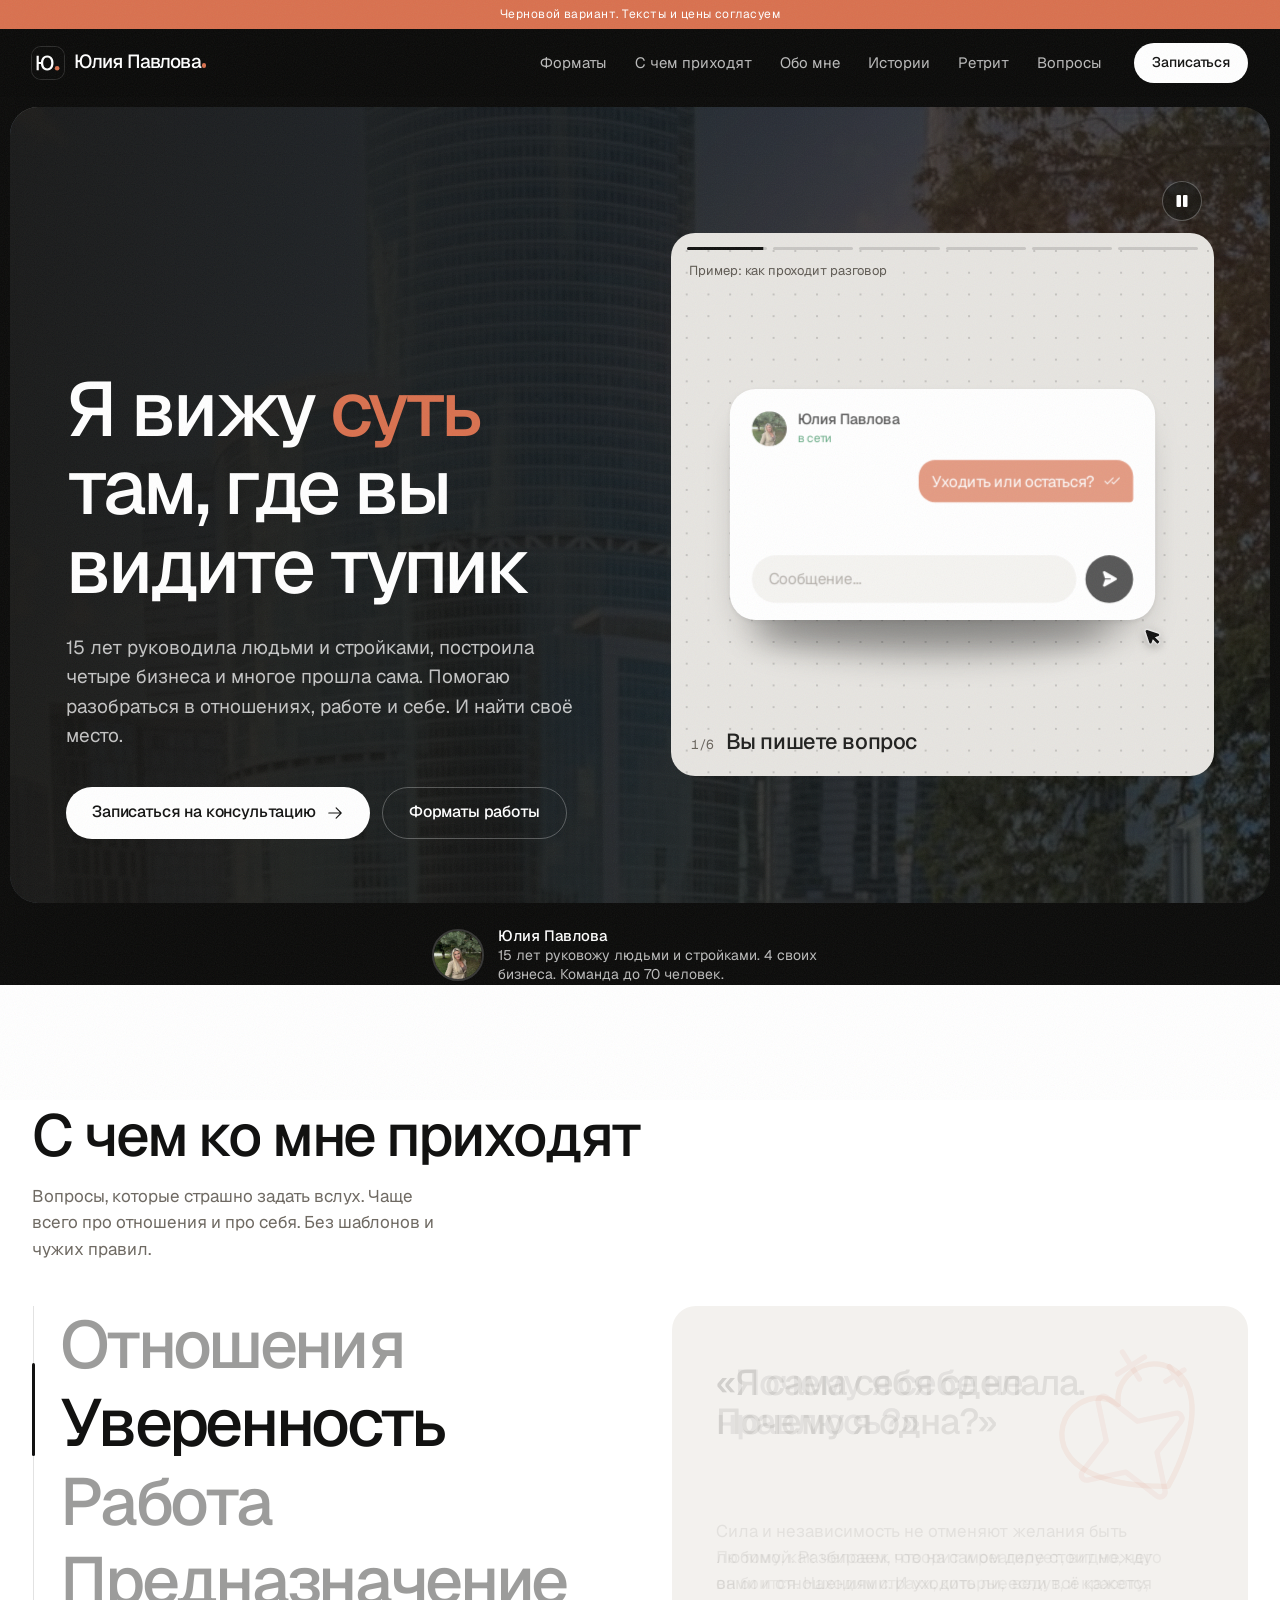
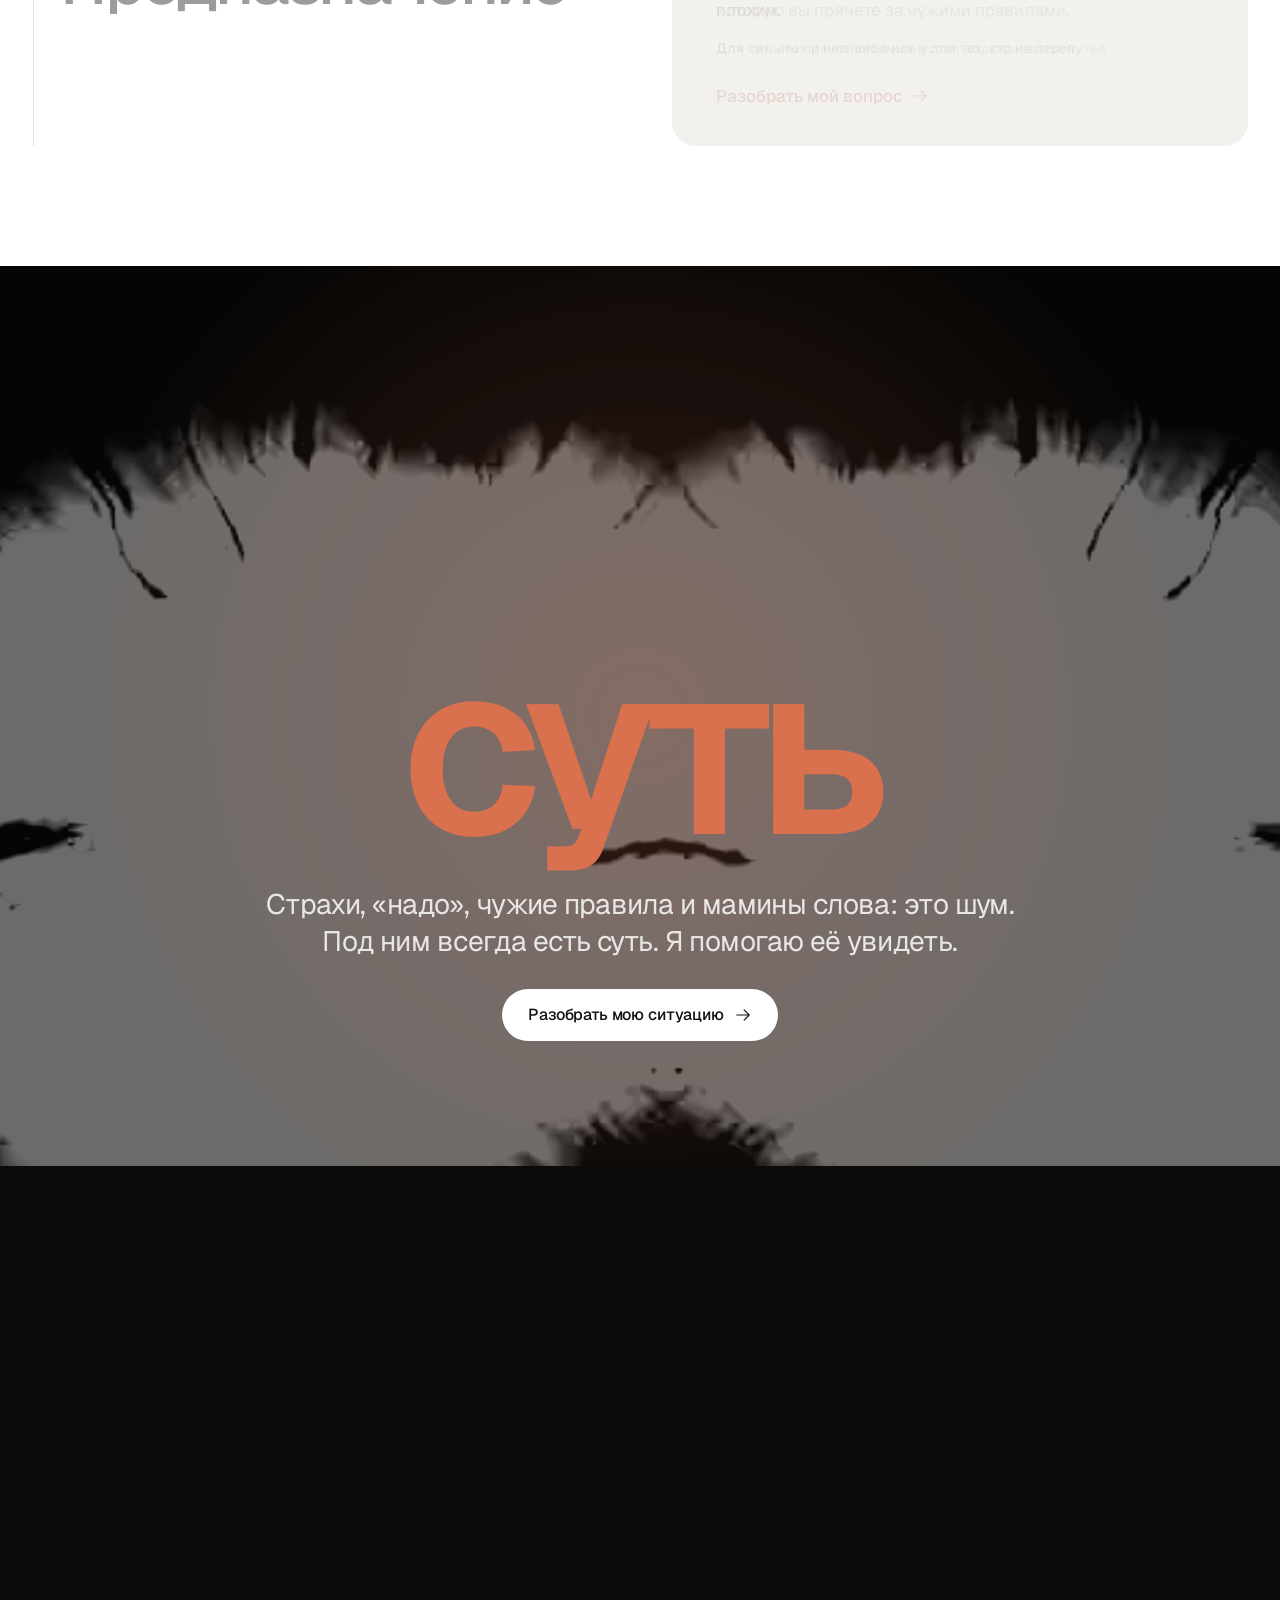
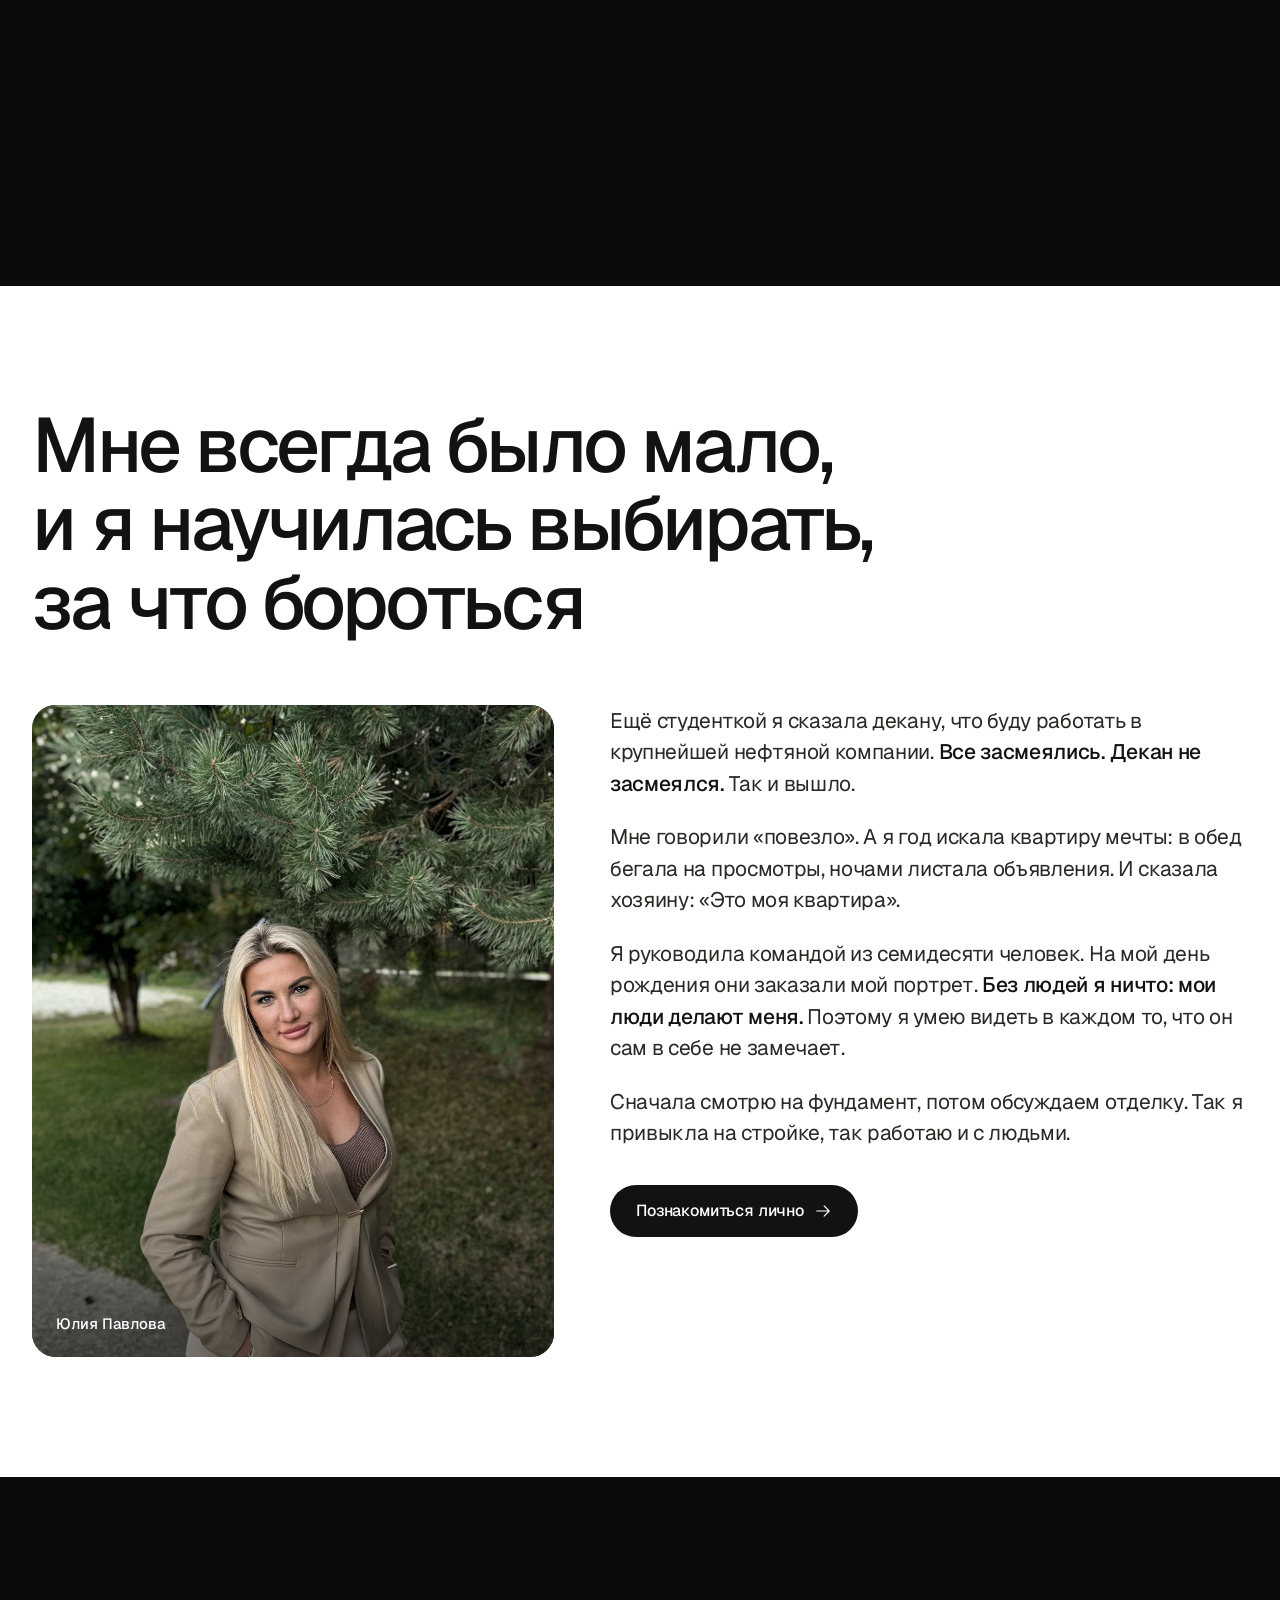
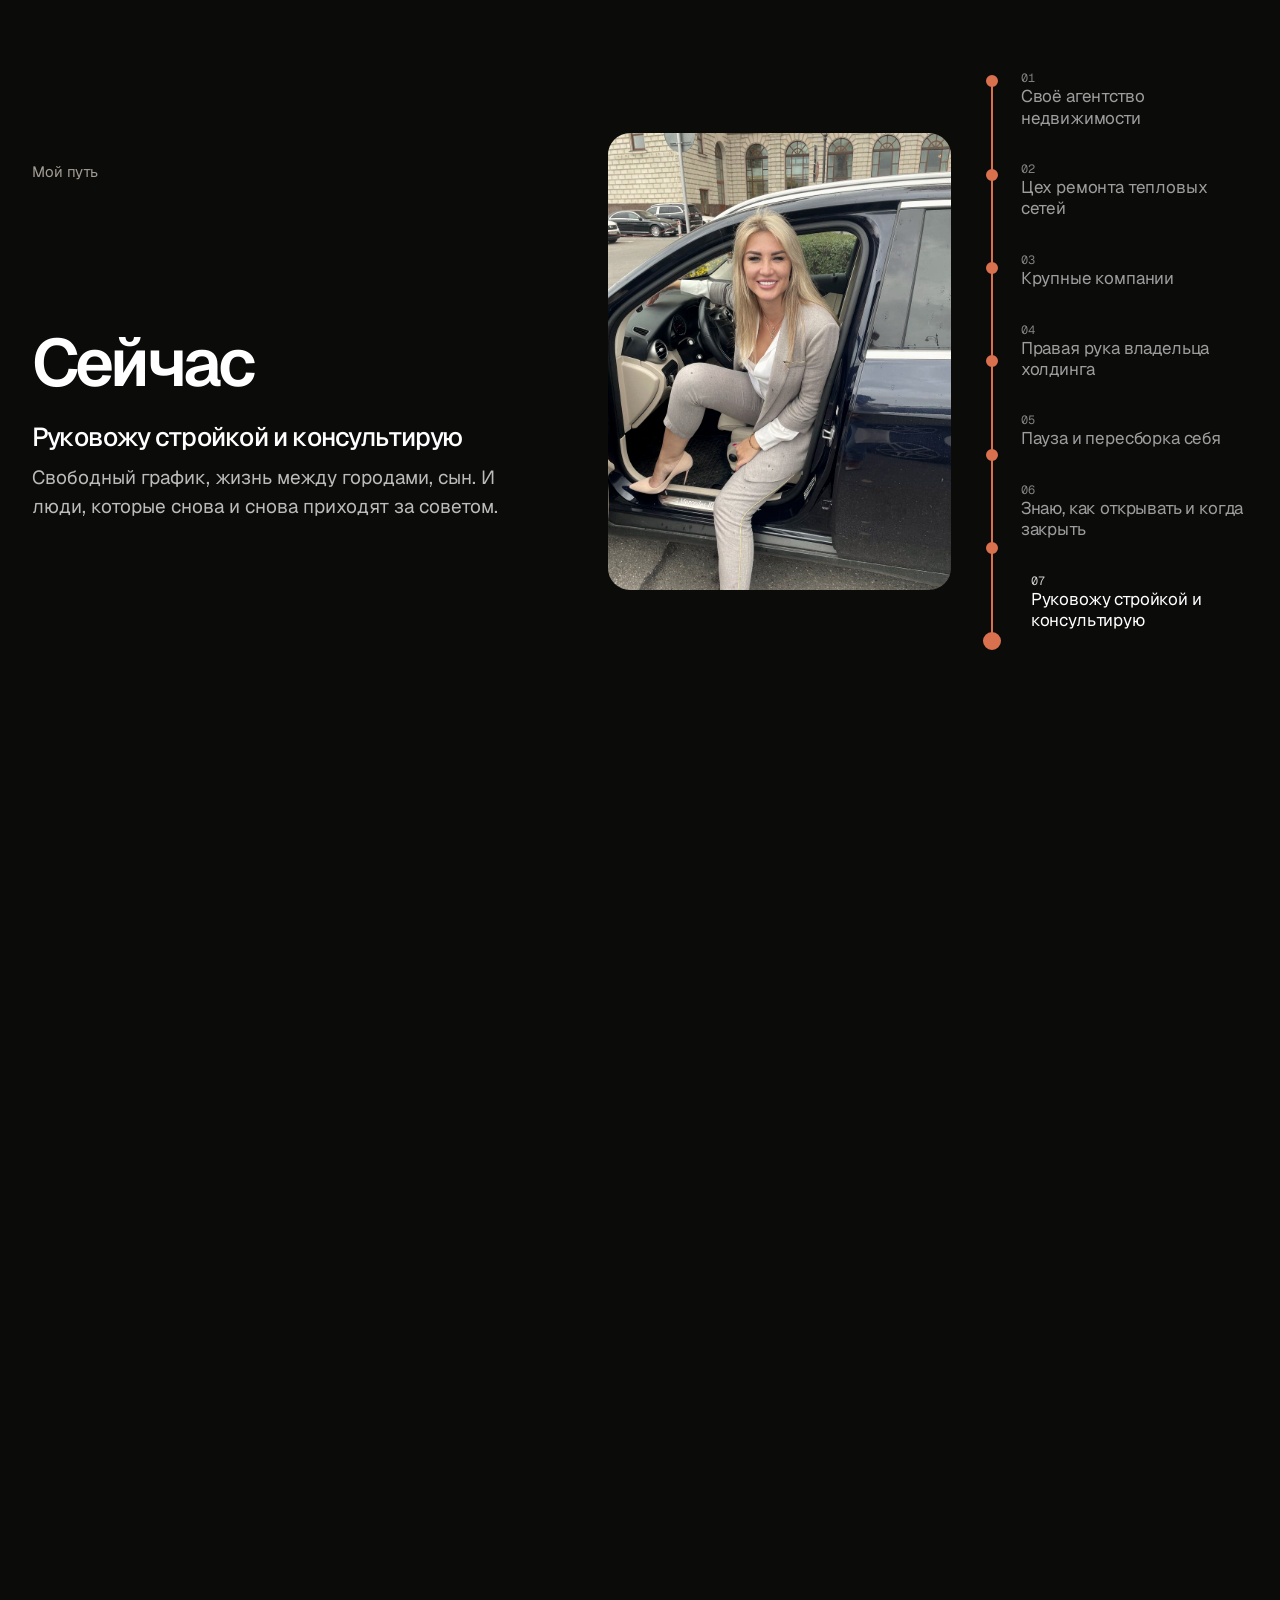
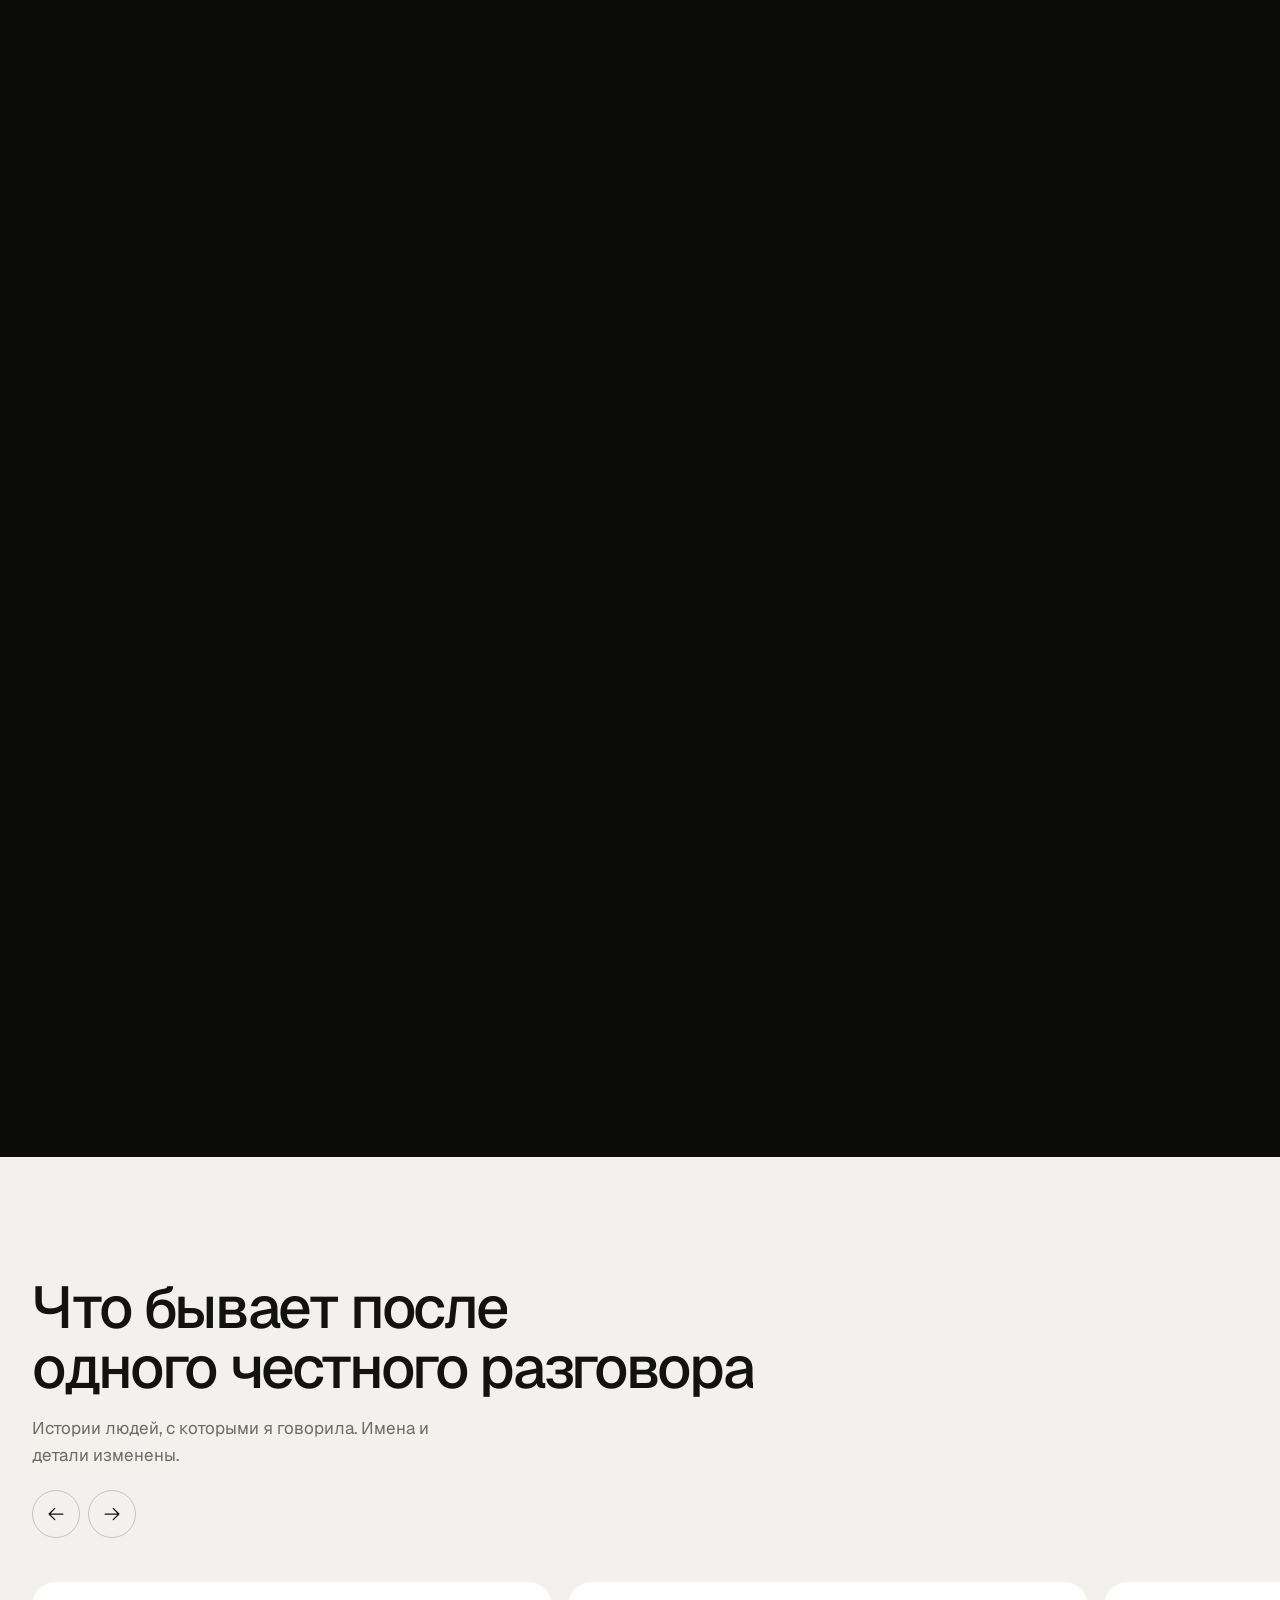
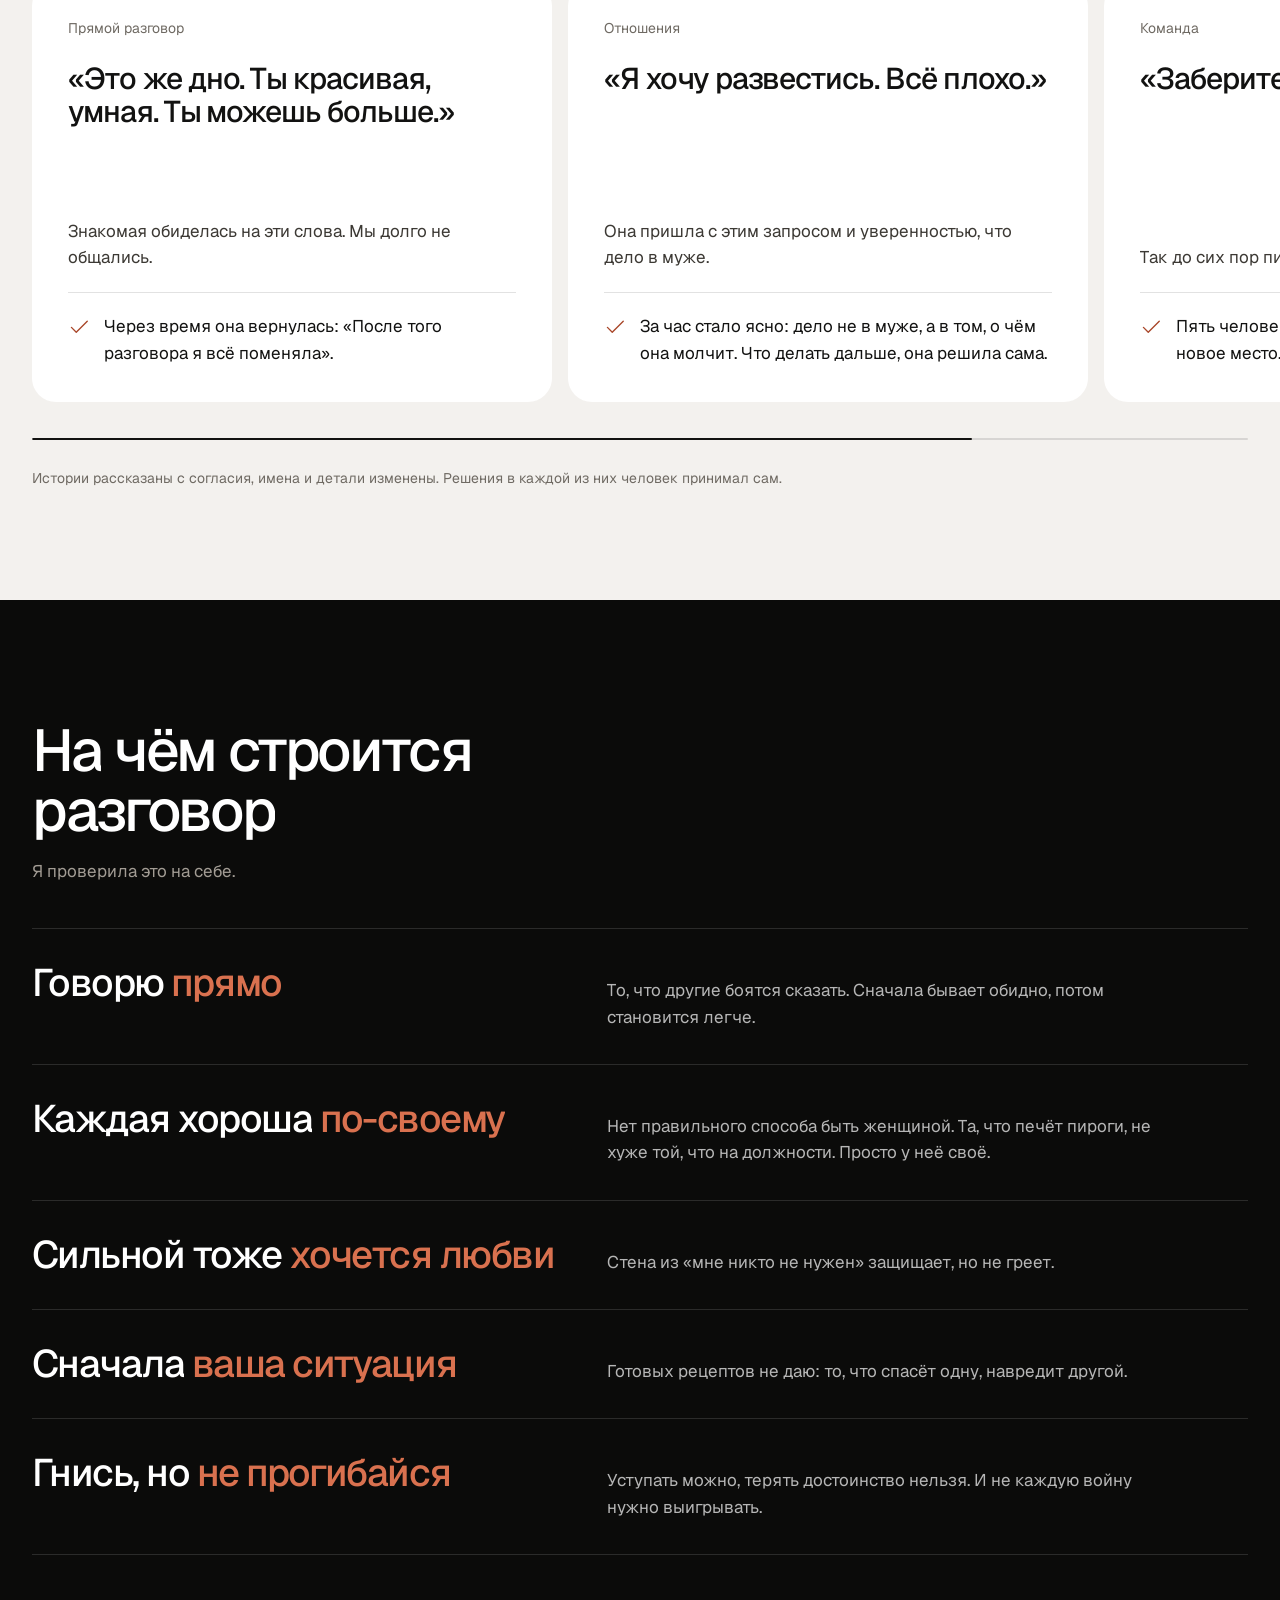
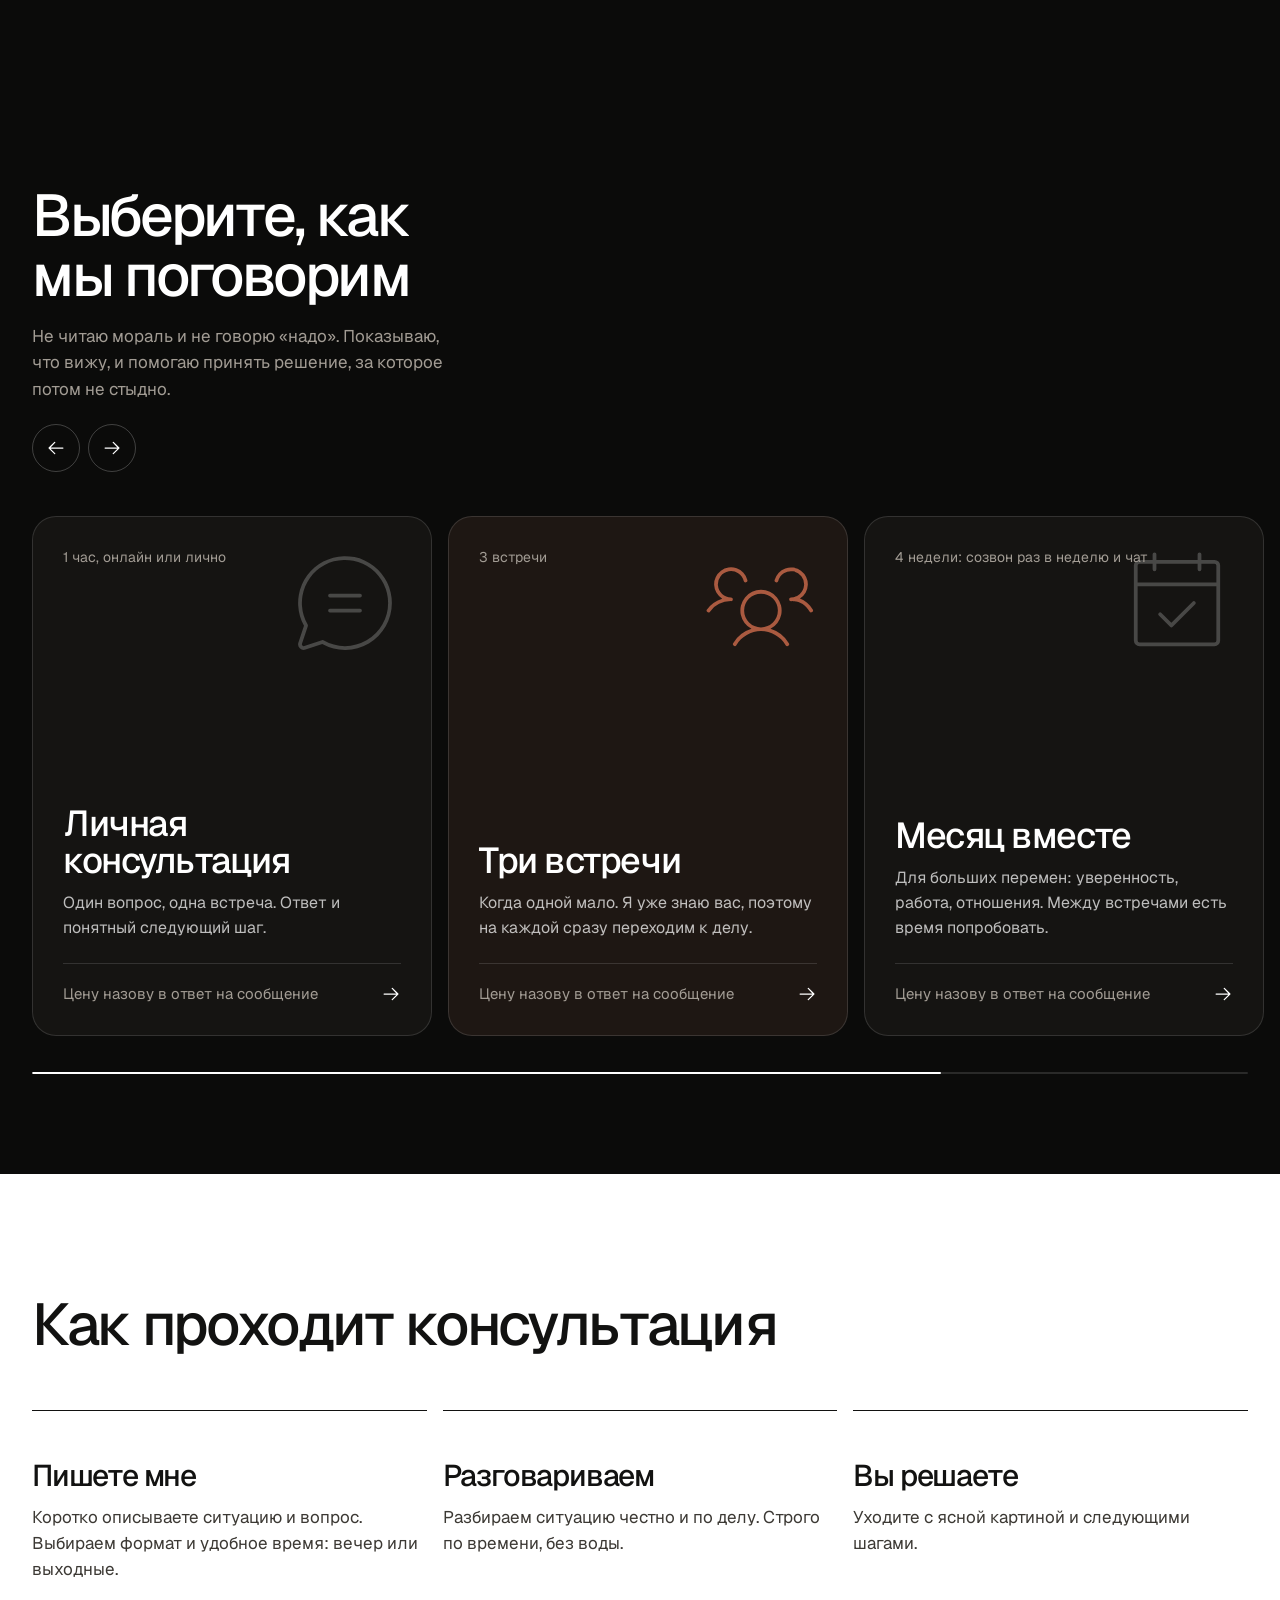
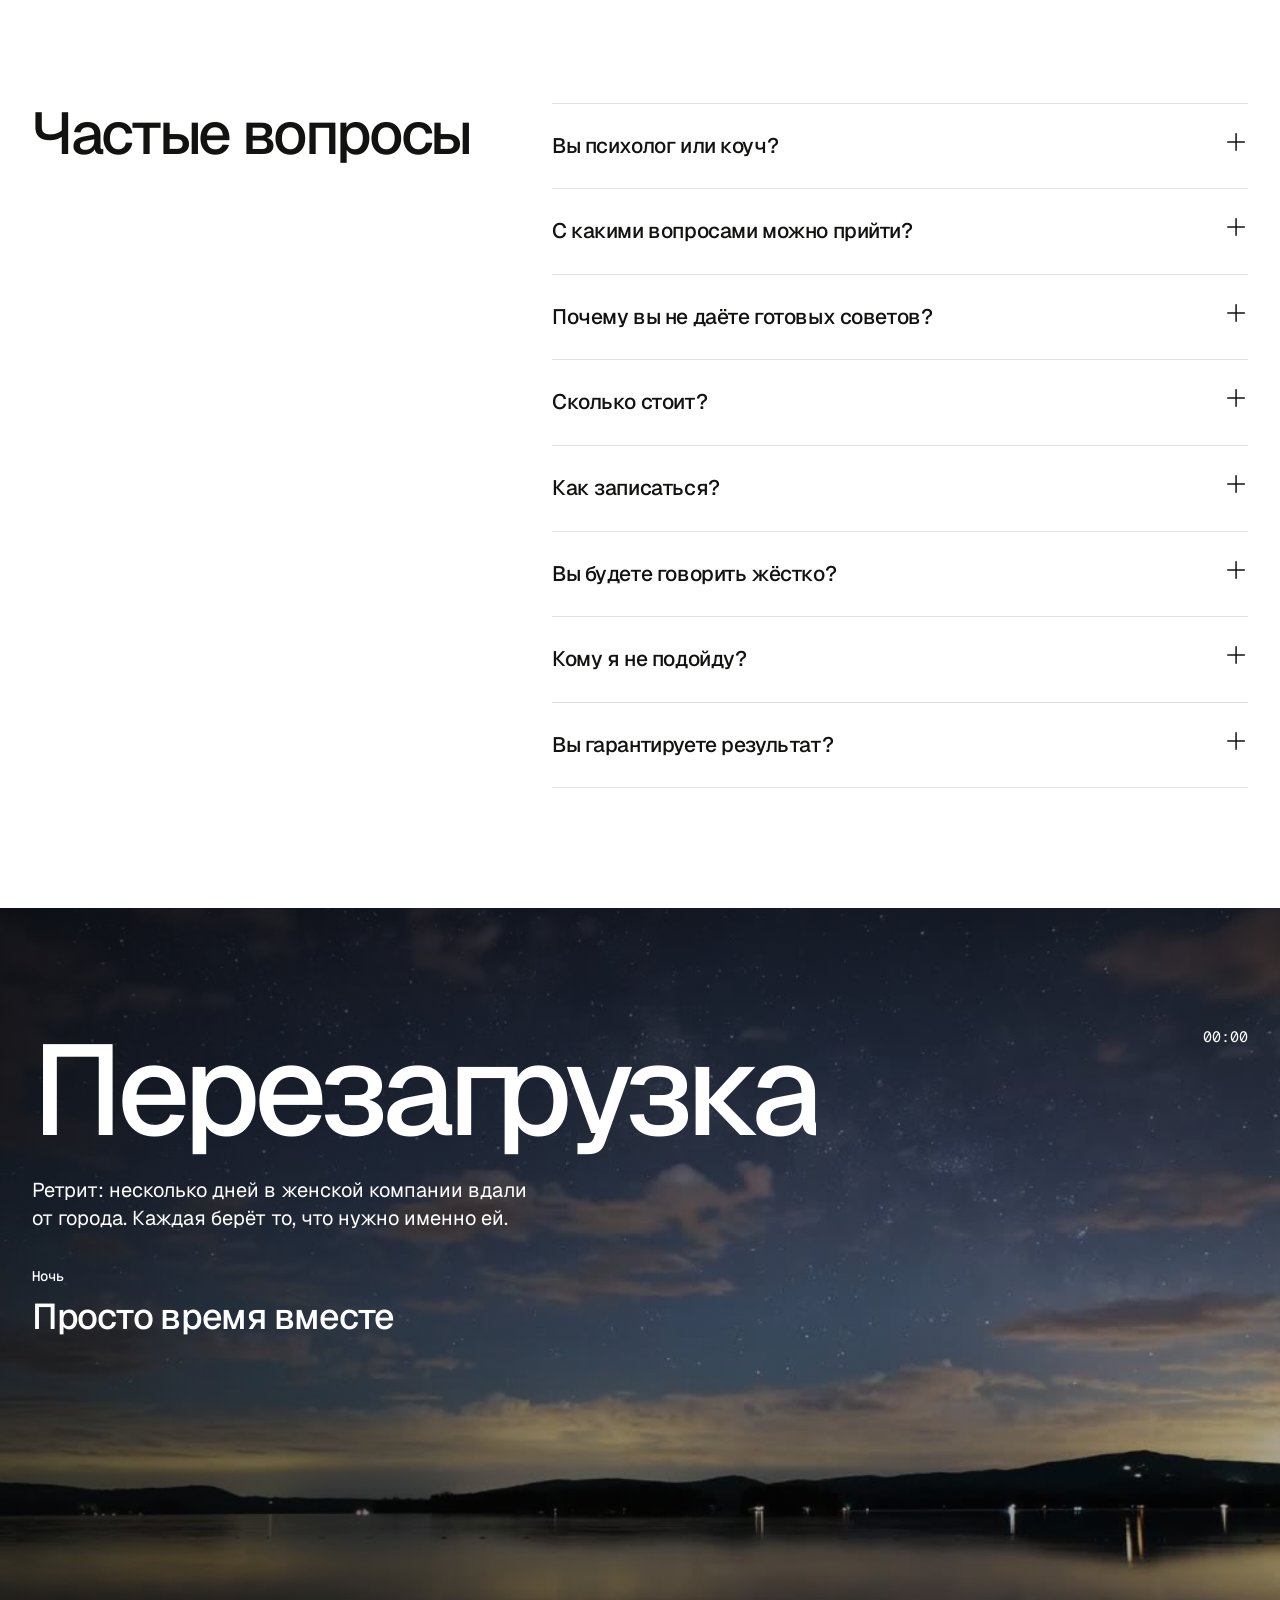
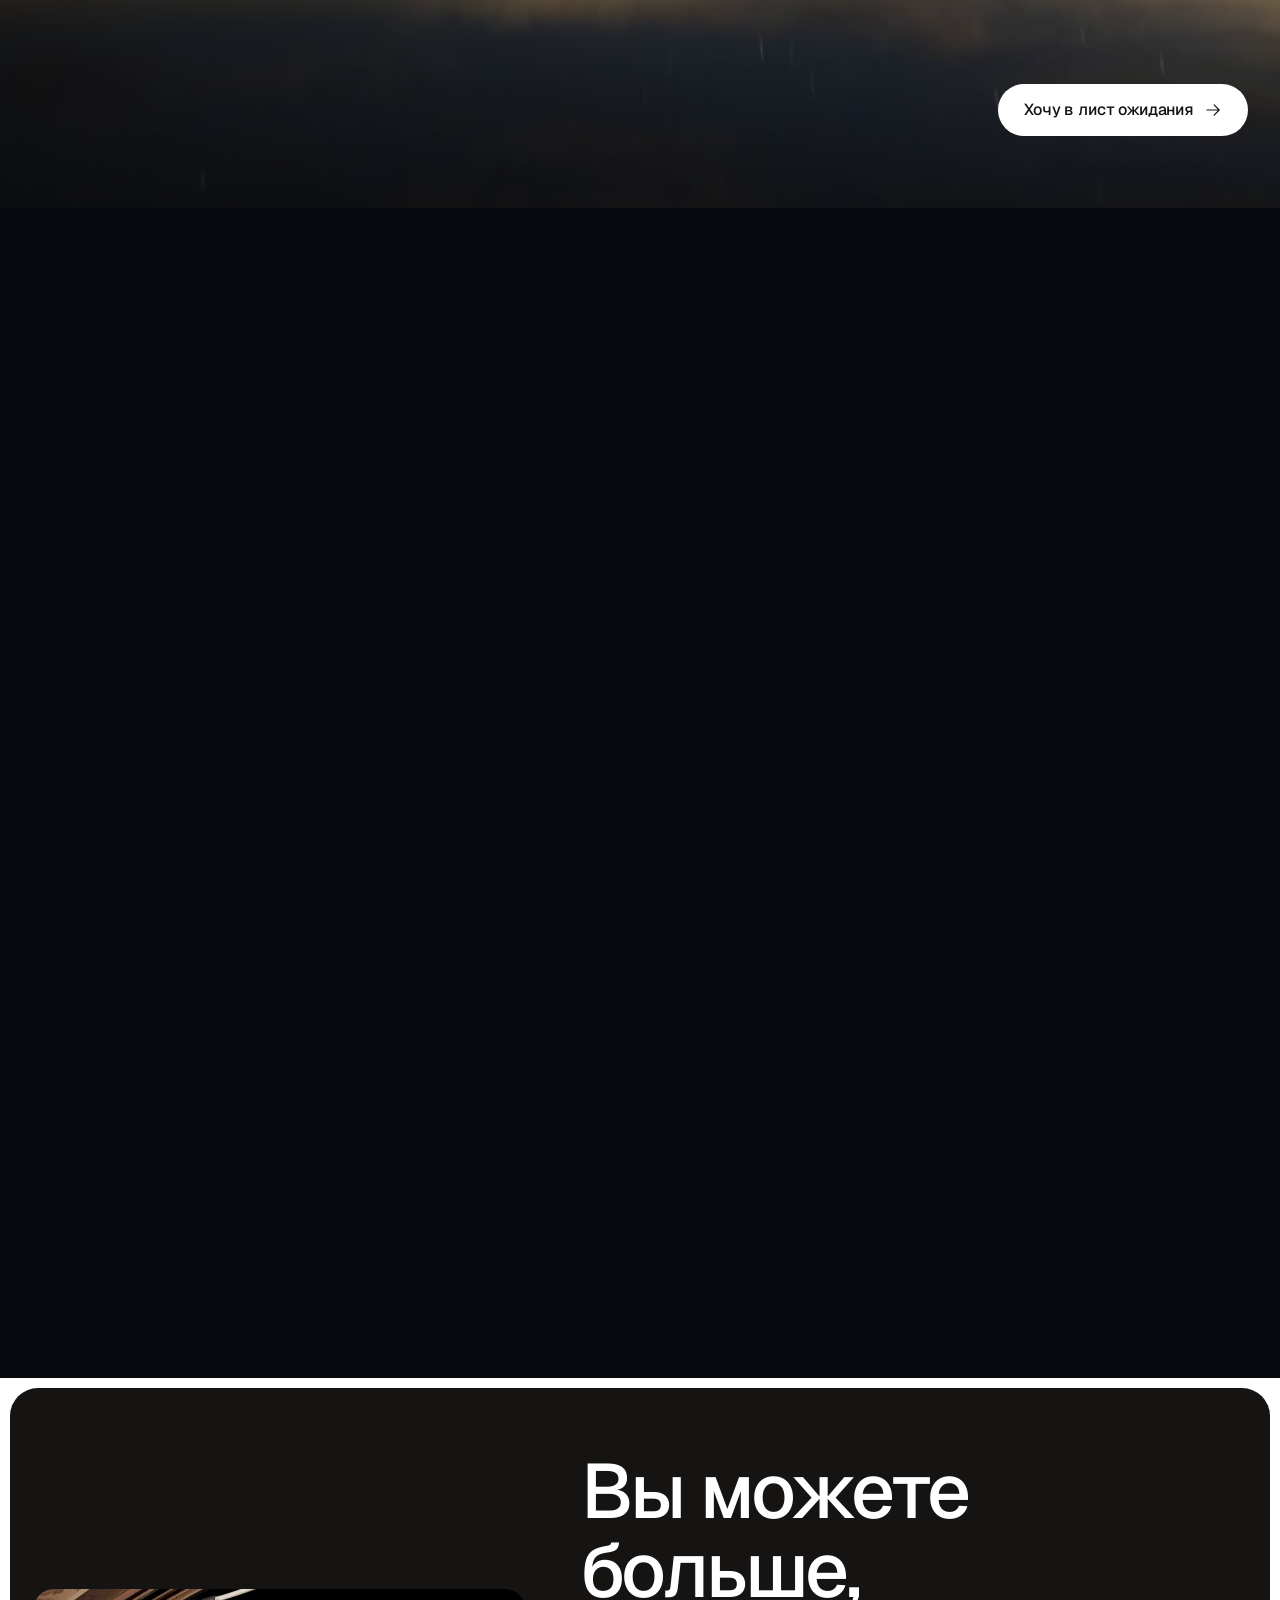
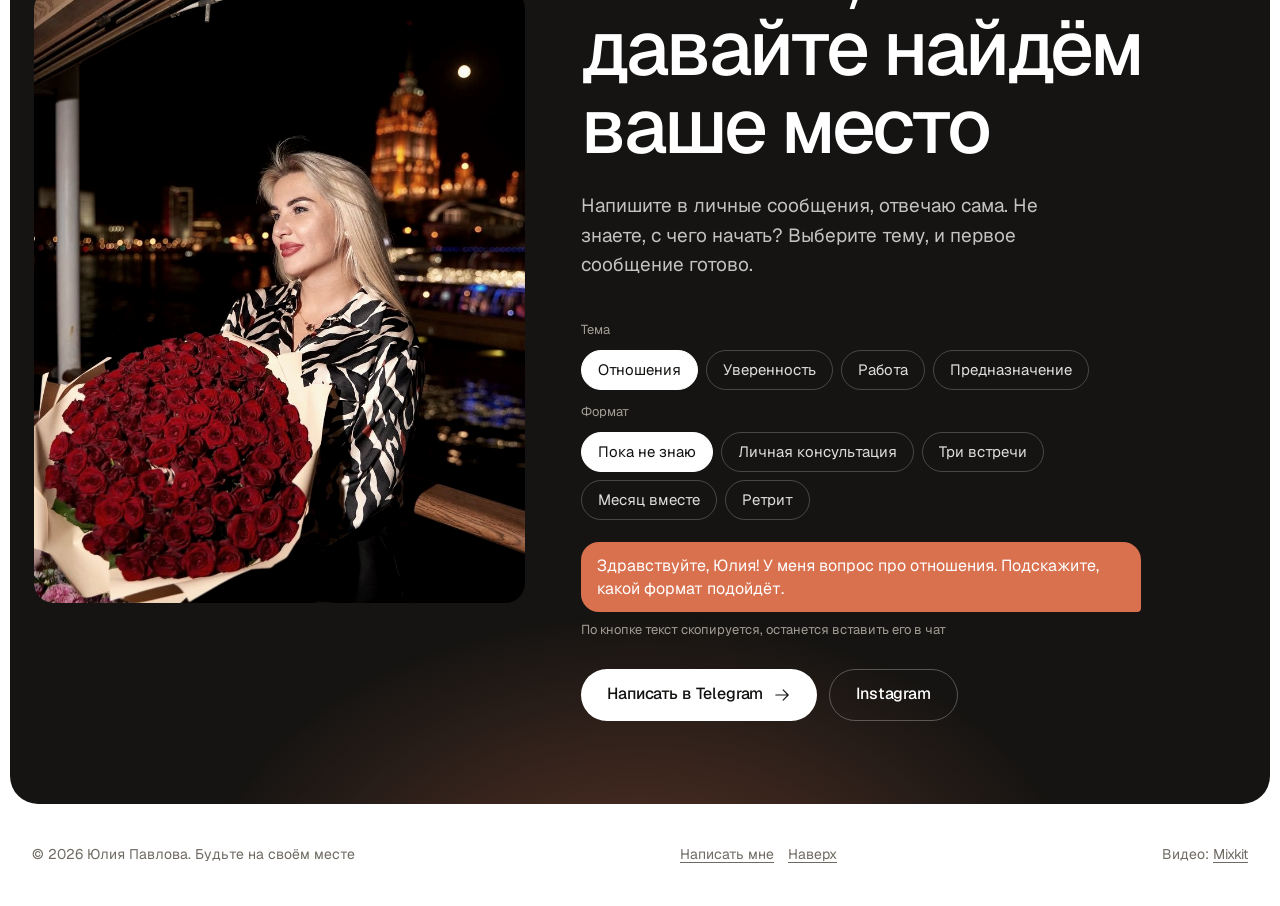
==== commit 670f0456: "Дым: ролик туши легче вдвое (440 КБ), грузится заранее; пока грузится, дым растекается из постера Co" ====
--- a/index.html
+++ b/index.html
@@ -1163,10 +1163,13 @@
 // тушь начинает грузиться заранее, за полтора экрана до блока, чтобы дым был с первого кадра
 new IntersectionObserver(function(es, o){ if (es[0].isIntersecting){ fvid.preload = 'auto'; fvid.load();
   // iOS отдаёт кадры для перемотки только после первого play()
-  var pr = fvid.play(); if (pr) pr.then(function(){ fvid.pause(); }, function(){}); o.disconnect(); } }, {rootMargin:'150% 0px'}).observe(focusSec);
+  var pr = fvid.play(); if (pr) pr.then(function(){ fvid.pause(); }, function(){}); o.disconnect(); } }, {rootMargin:'400% 0px'}).observe(focusSec);
 // дым растекается вместе с прокруткой: время ролика = прогресс блока
 function inkScrub(fp){
-  if (fvid.readyState < 1 || fvid.seeking) return;
+  // пока ролик не загрузился, дым растекается из постера: масштаб от центра по прокрутке
+  if (fvid.readyState < 2){ var g = sm(0.02, 0.6, fp); fvid.style.transform = 'scale('+(0.25 + 0.85*g).toFixed(3)+')'; return; }
+  if (fvid.style.transform) fvid.style.transform = '';
+  if (fvid.seeking) return;
   var k = clamp((fp - 0.02)/0.62, 0, 1), tt = (fvid.duration || 3.6)*0.98*Math.pow(k, 1.7);
   if (!fvid.paused) fvid.pause();
   if (Math.abs(fvid.currentTime - tt) > 0.03) fvid.currentTime = tt;
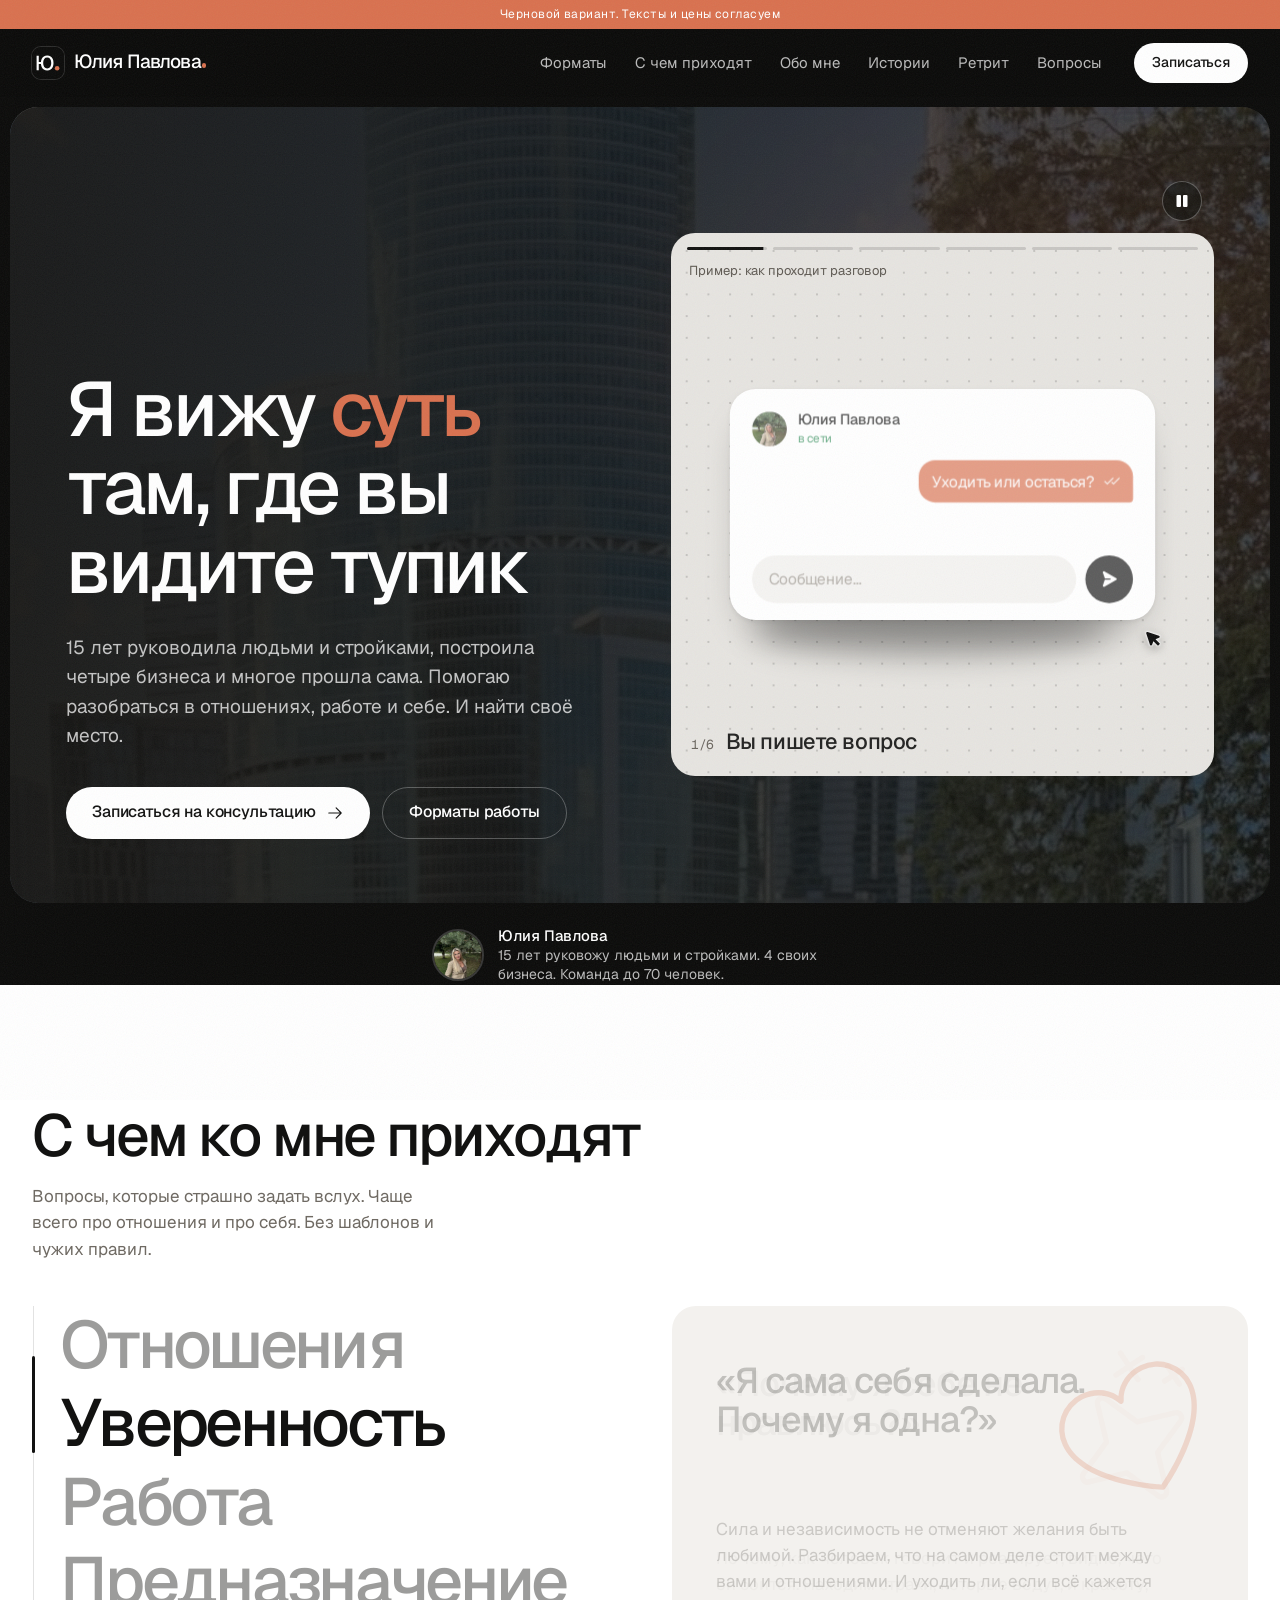
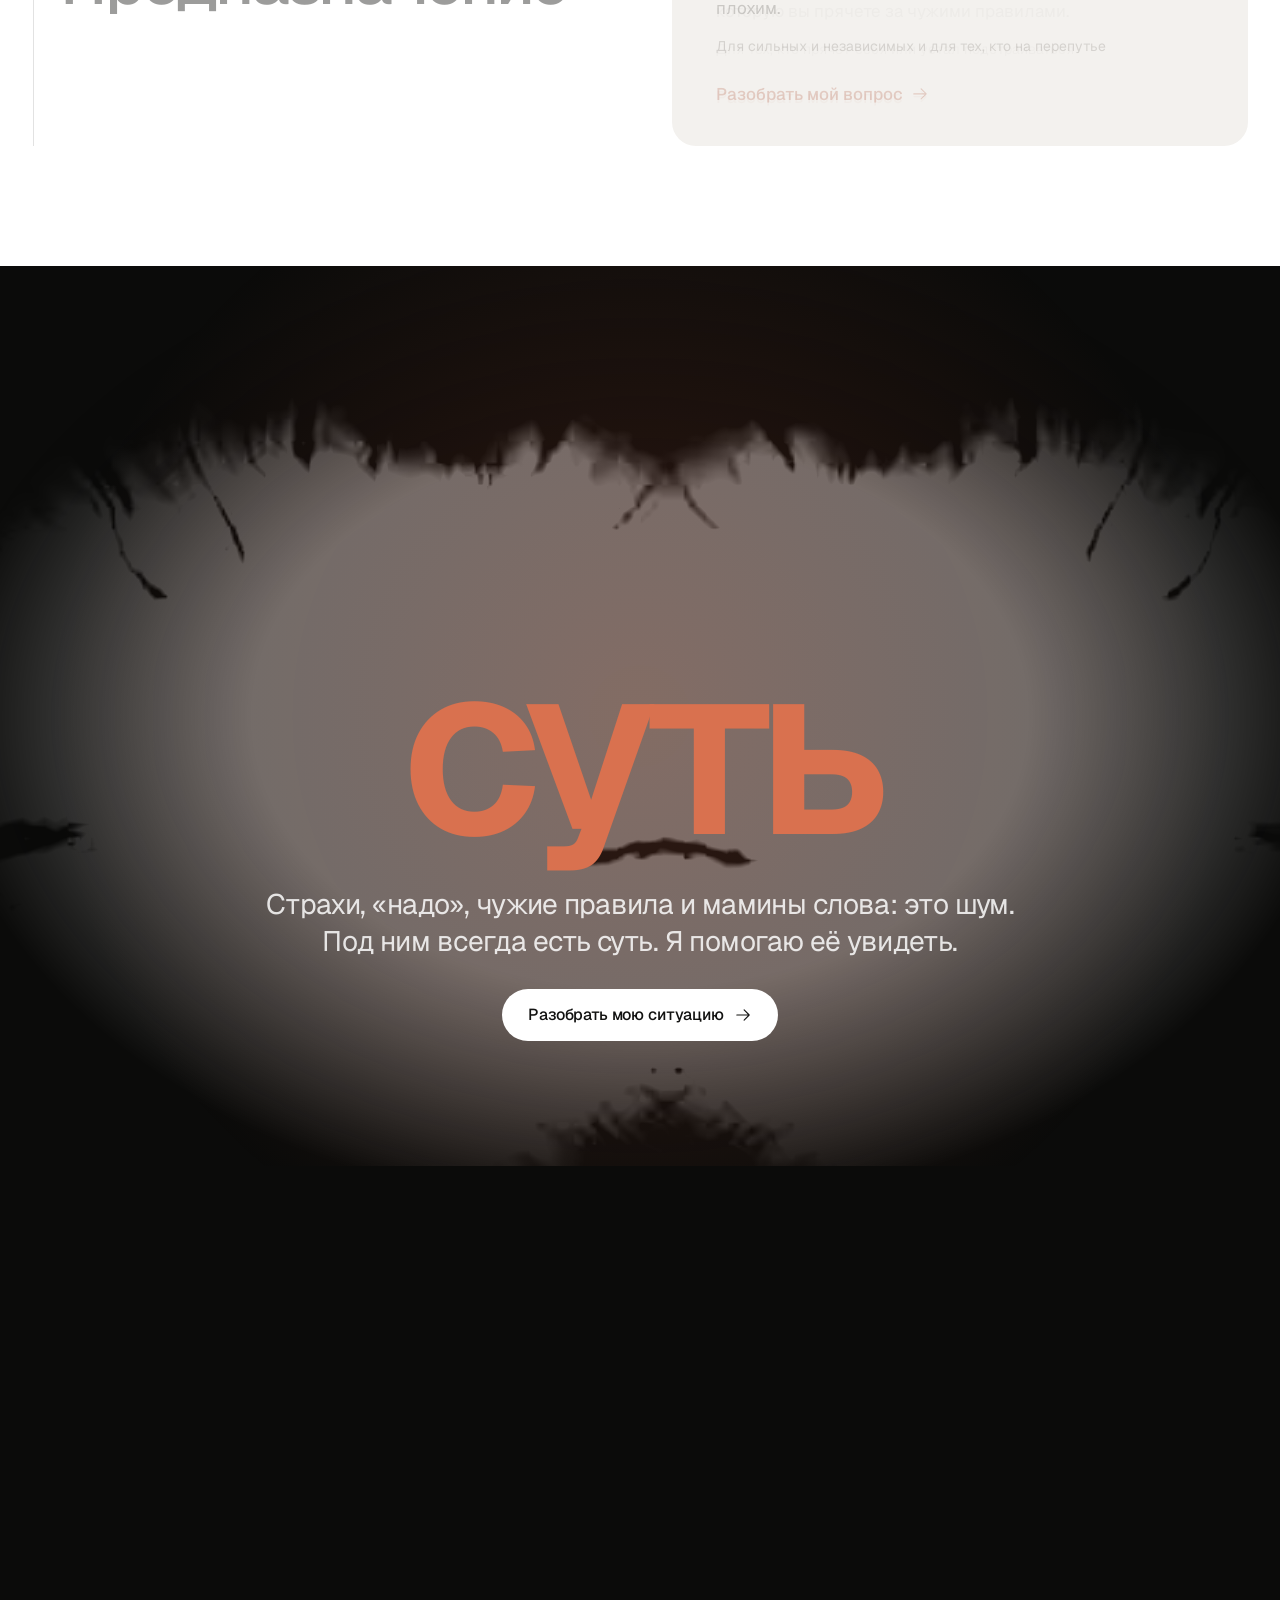
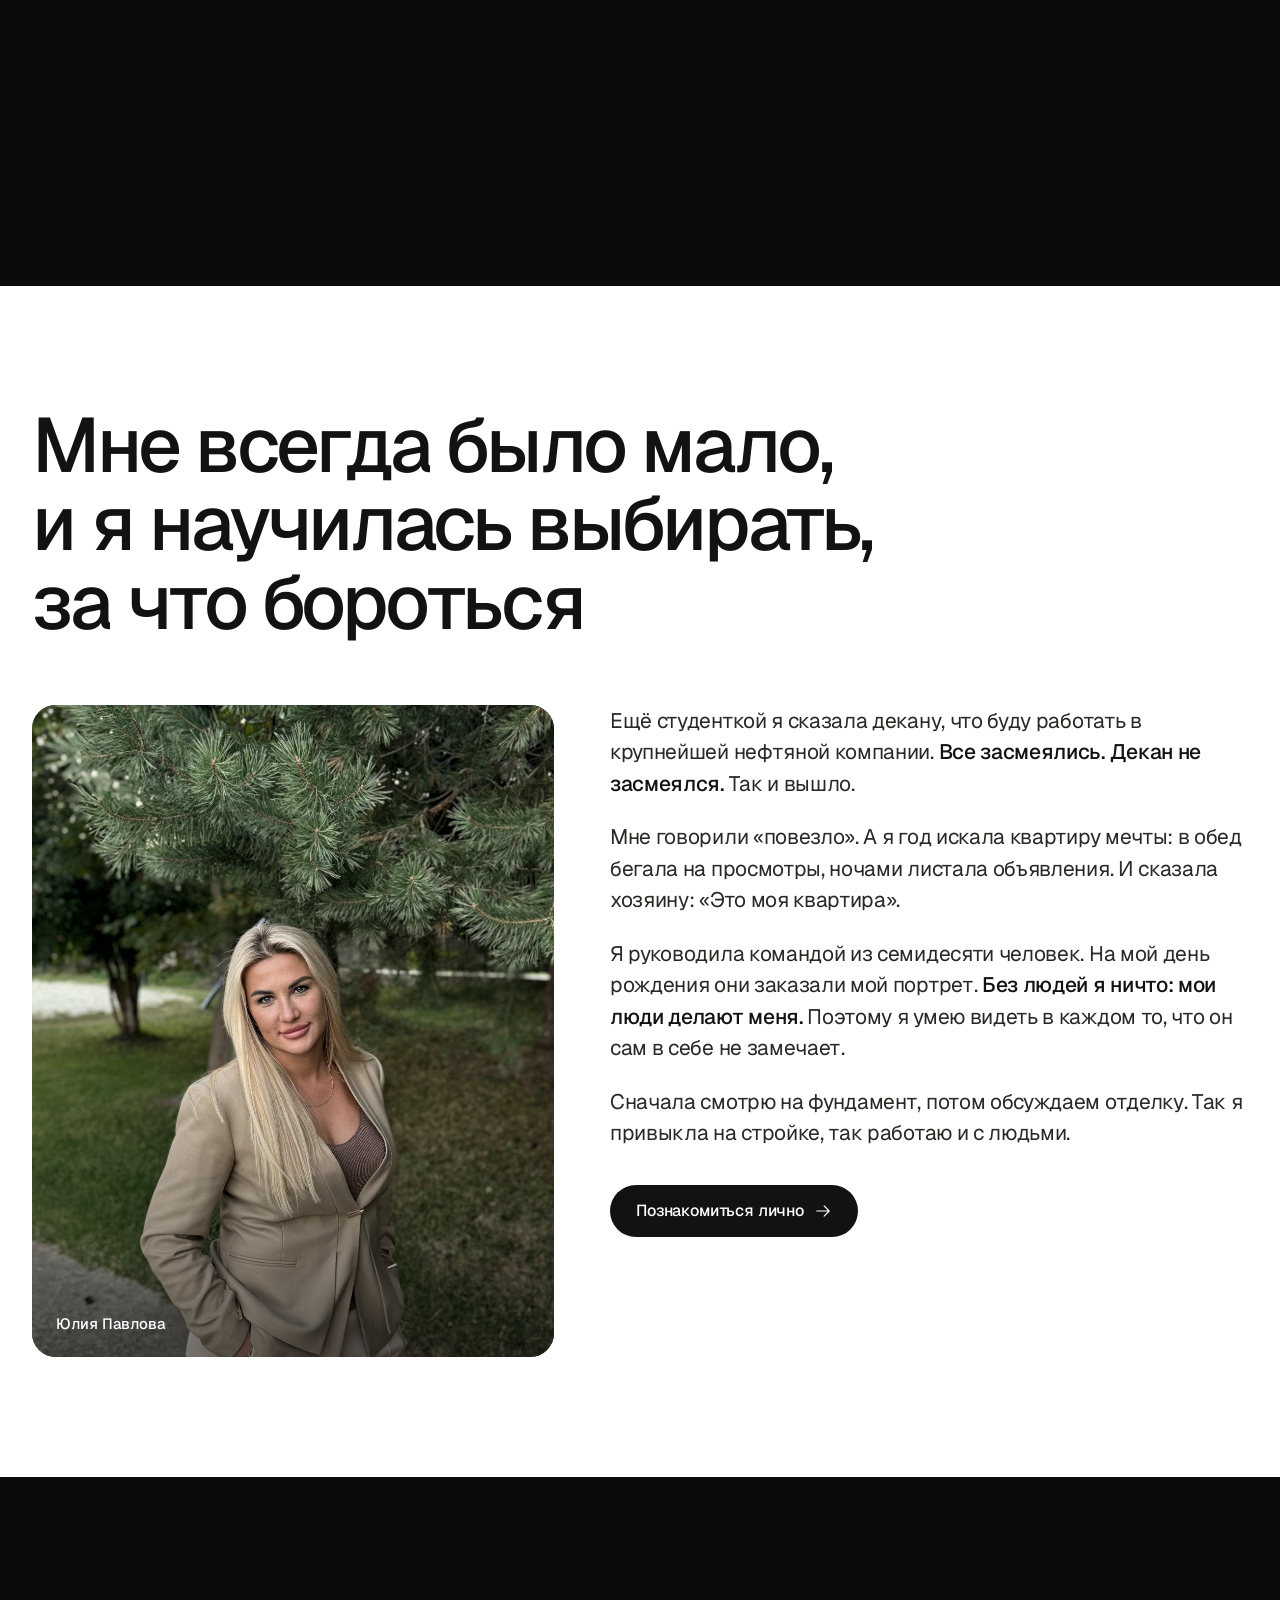
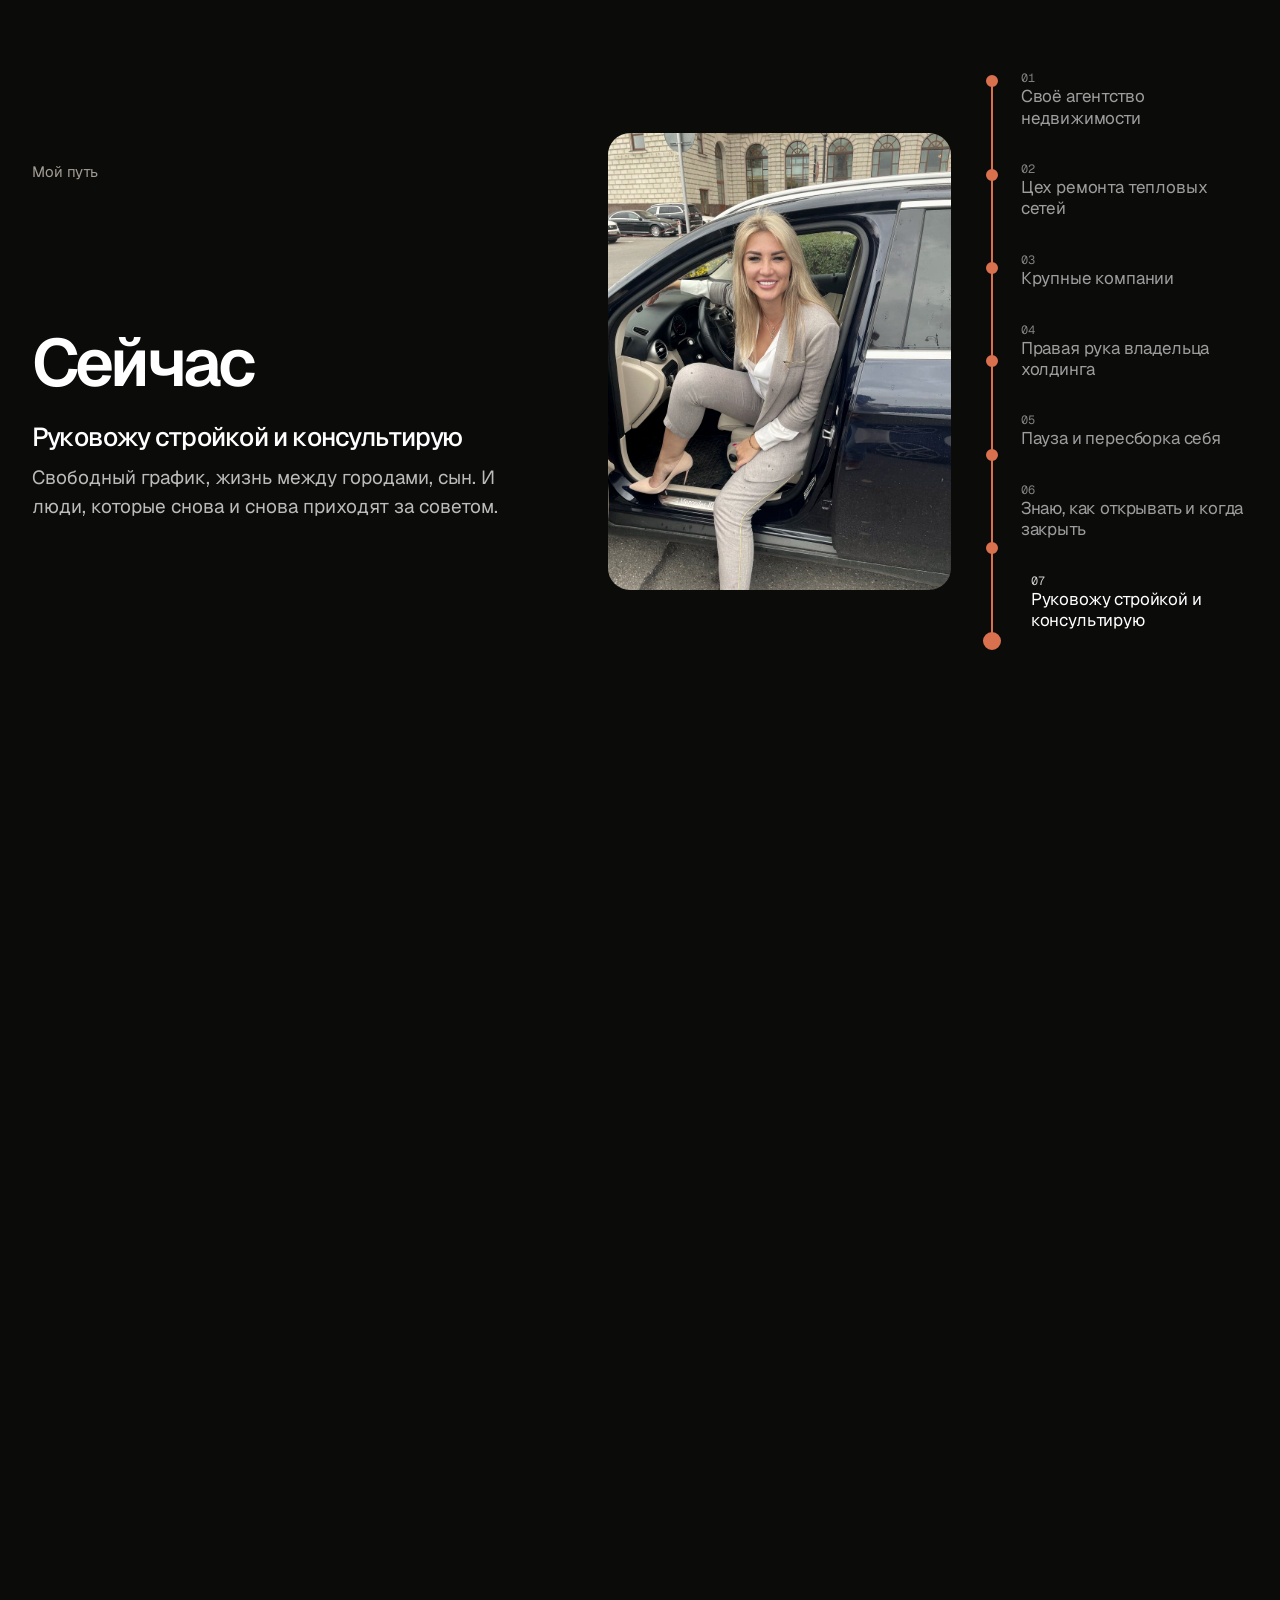
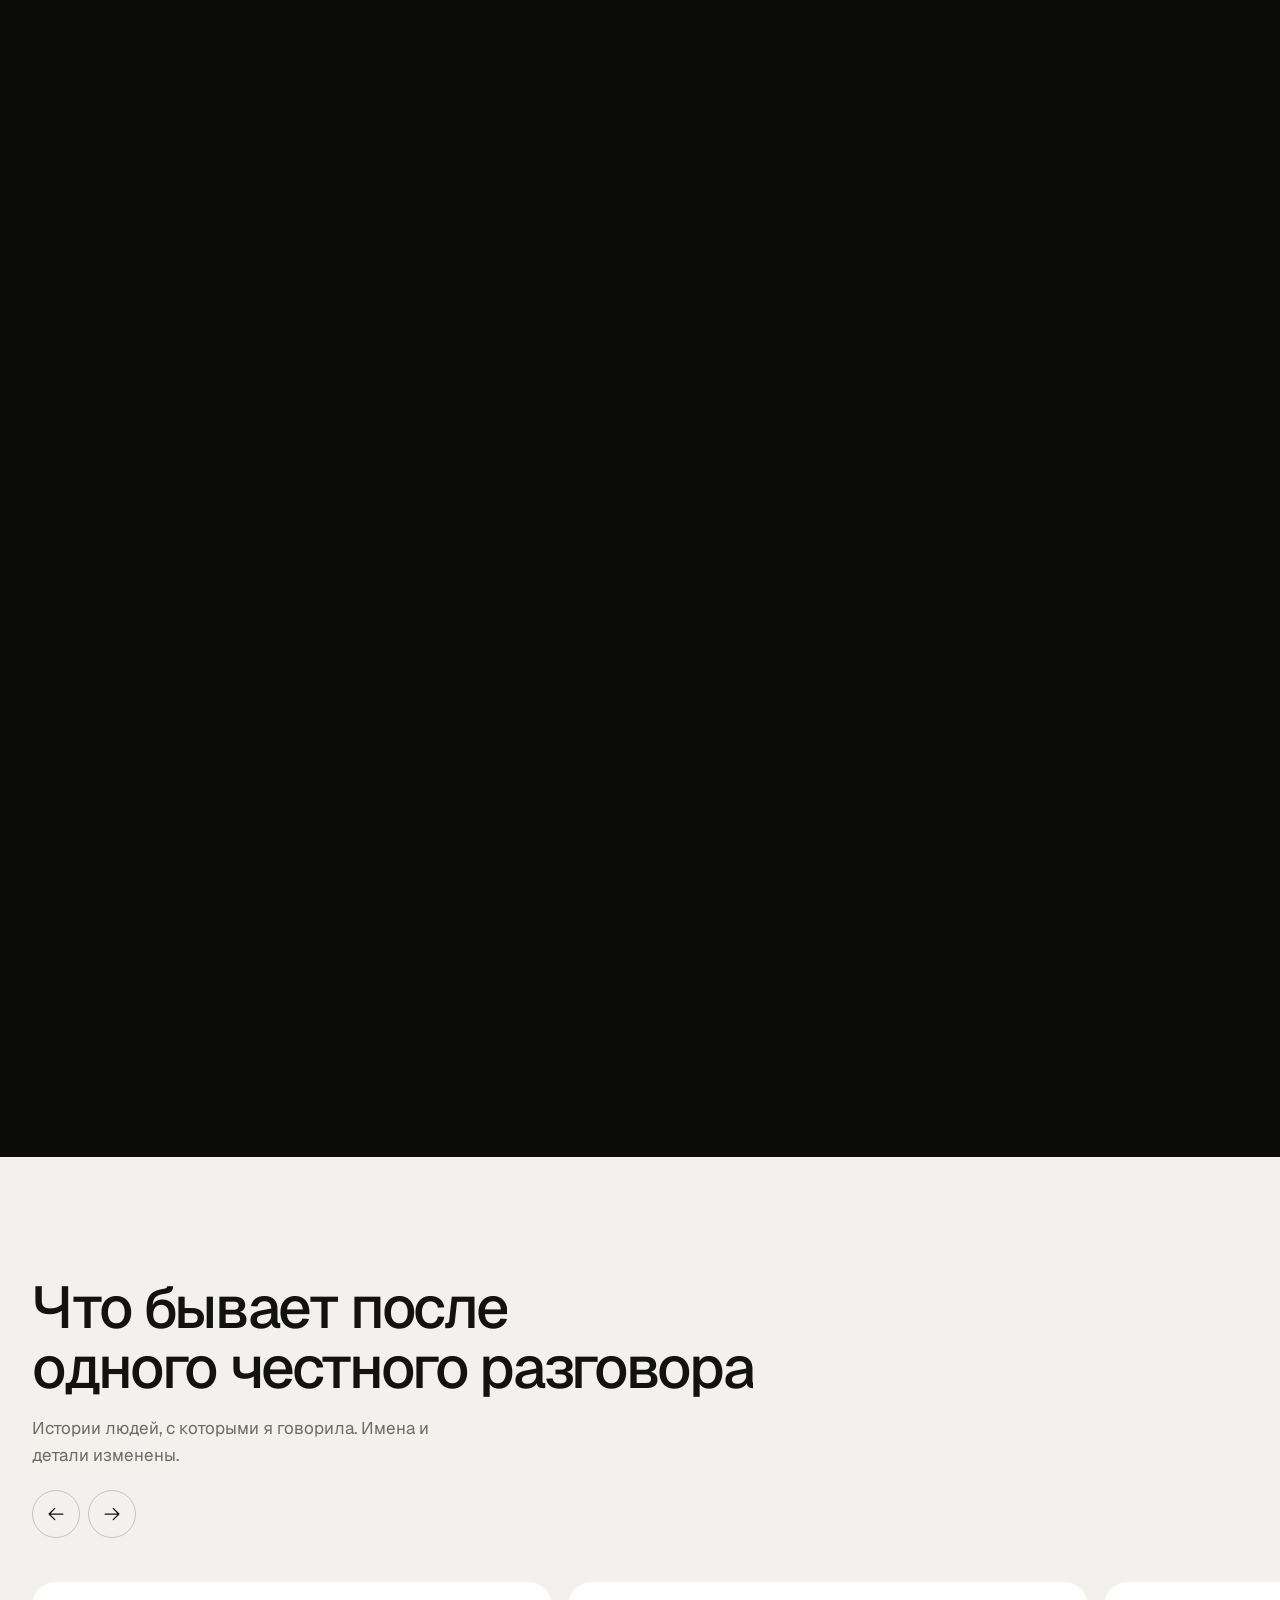
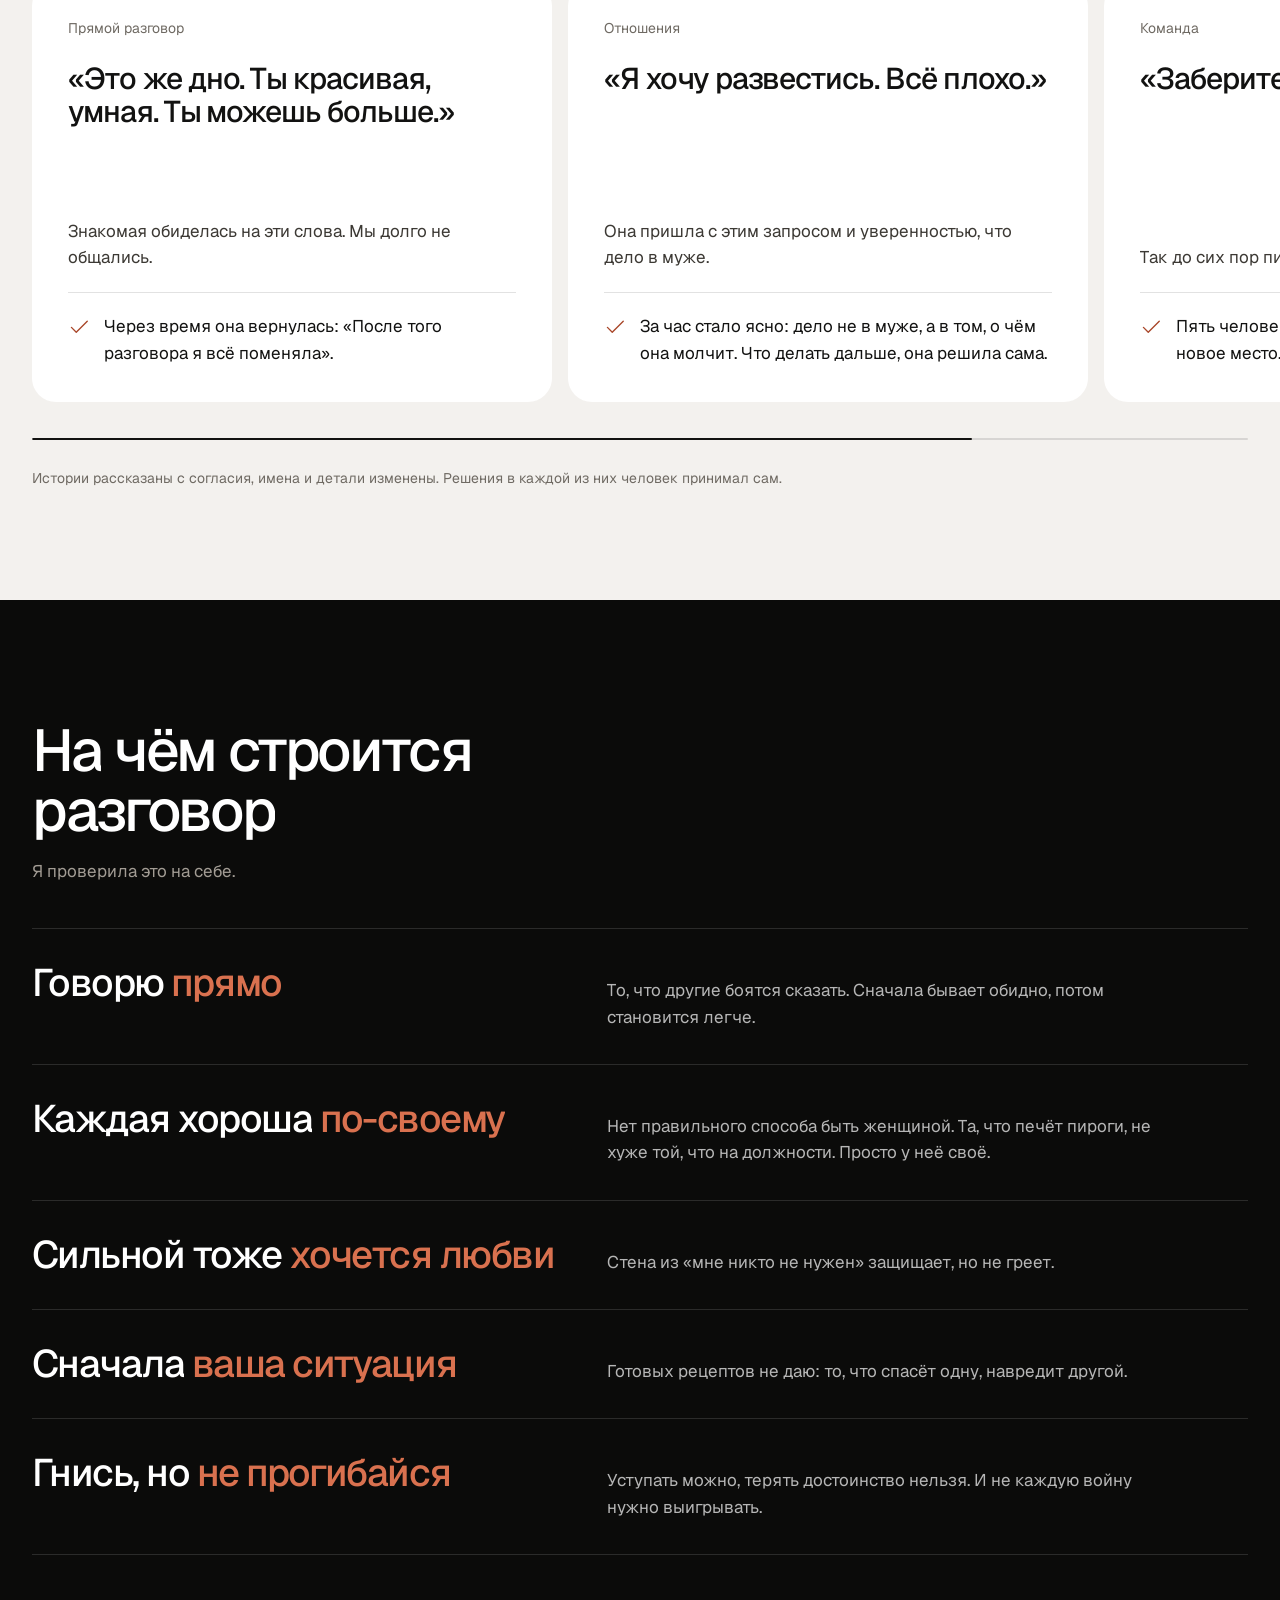
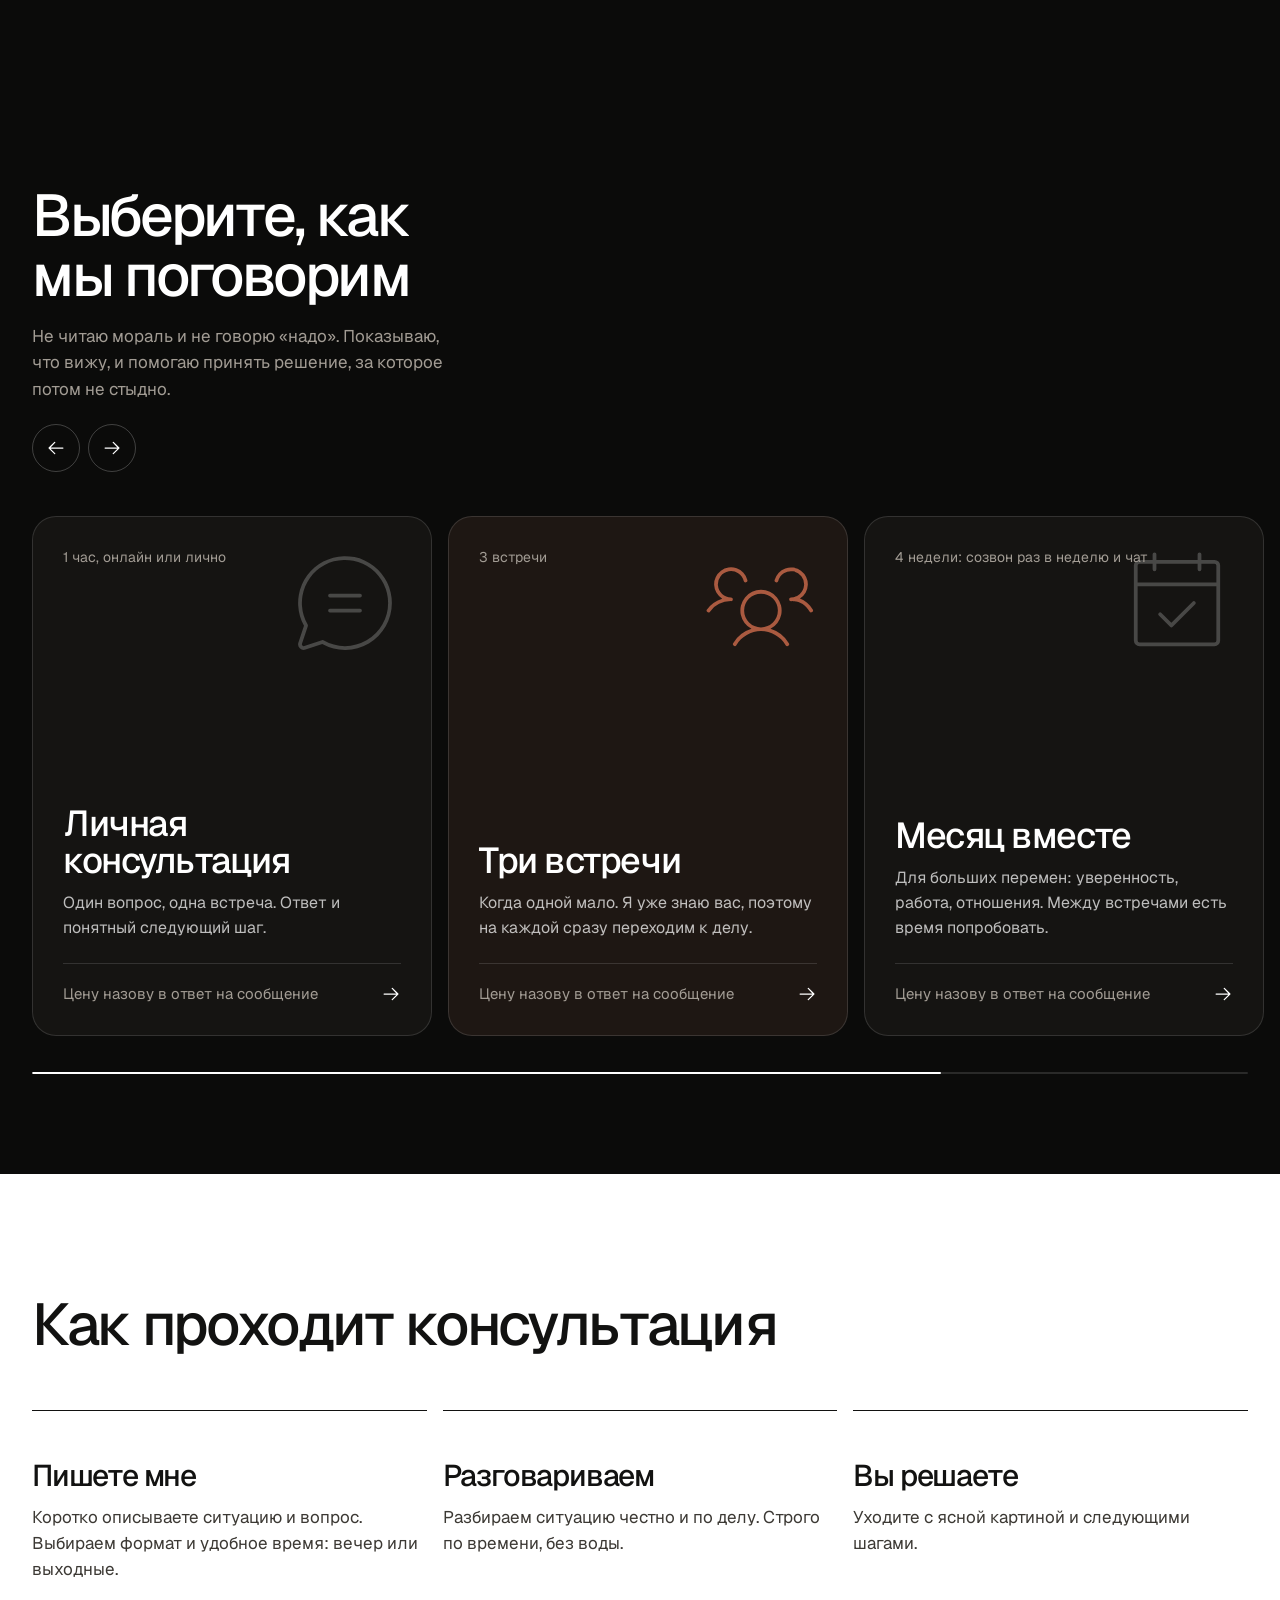
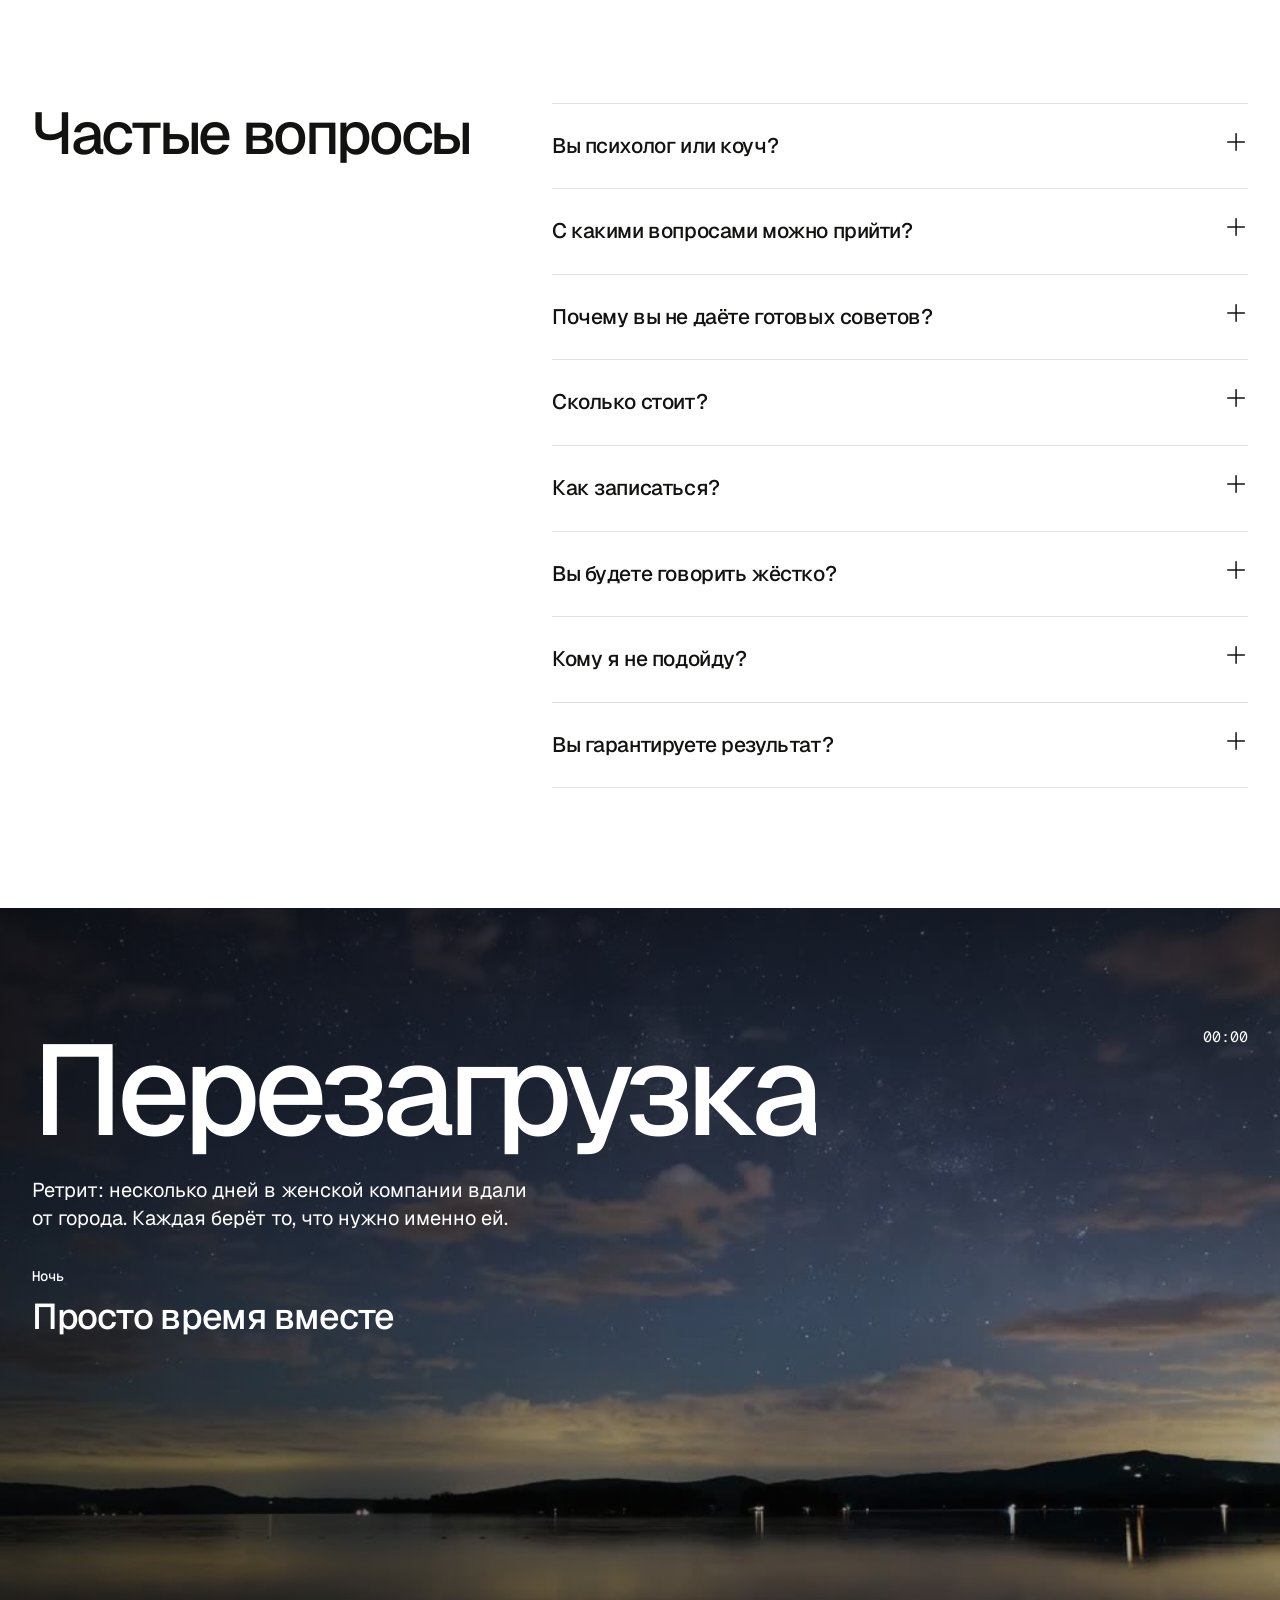
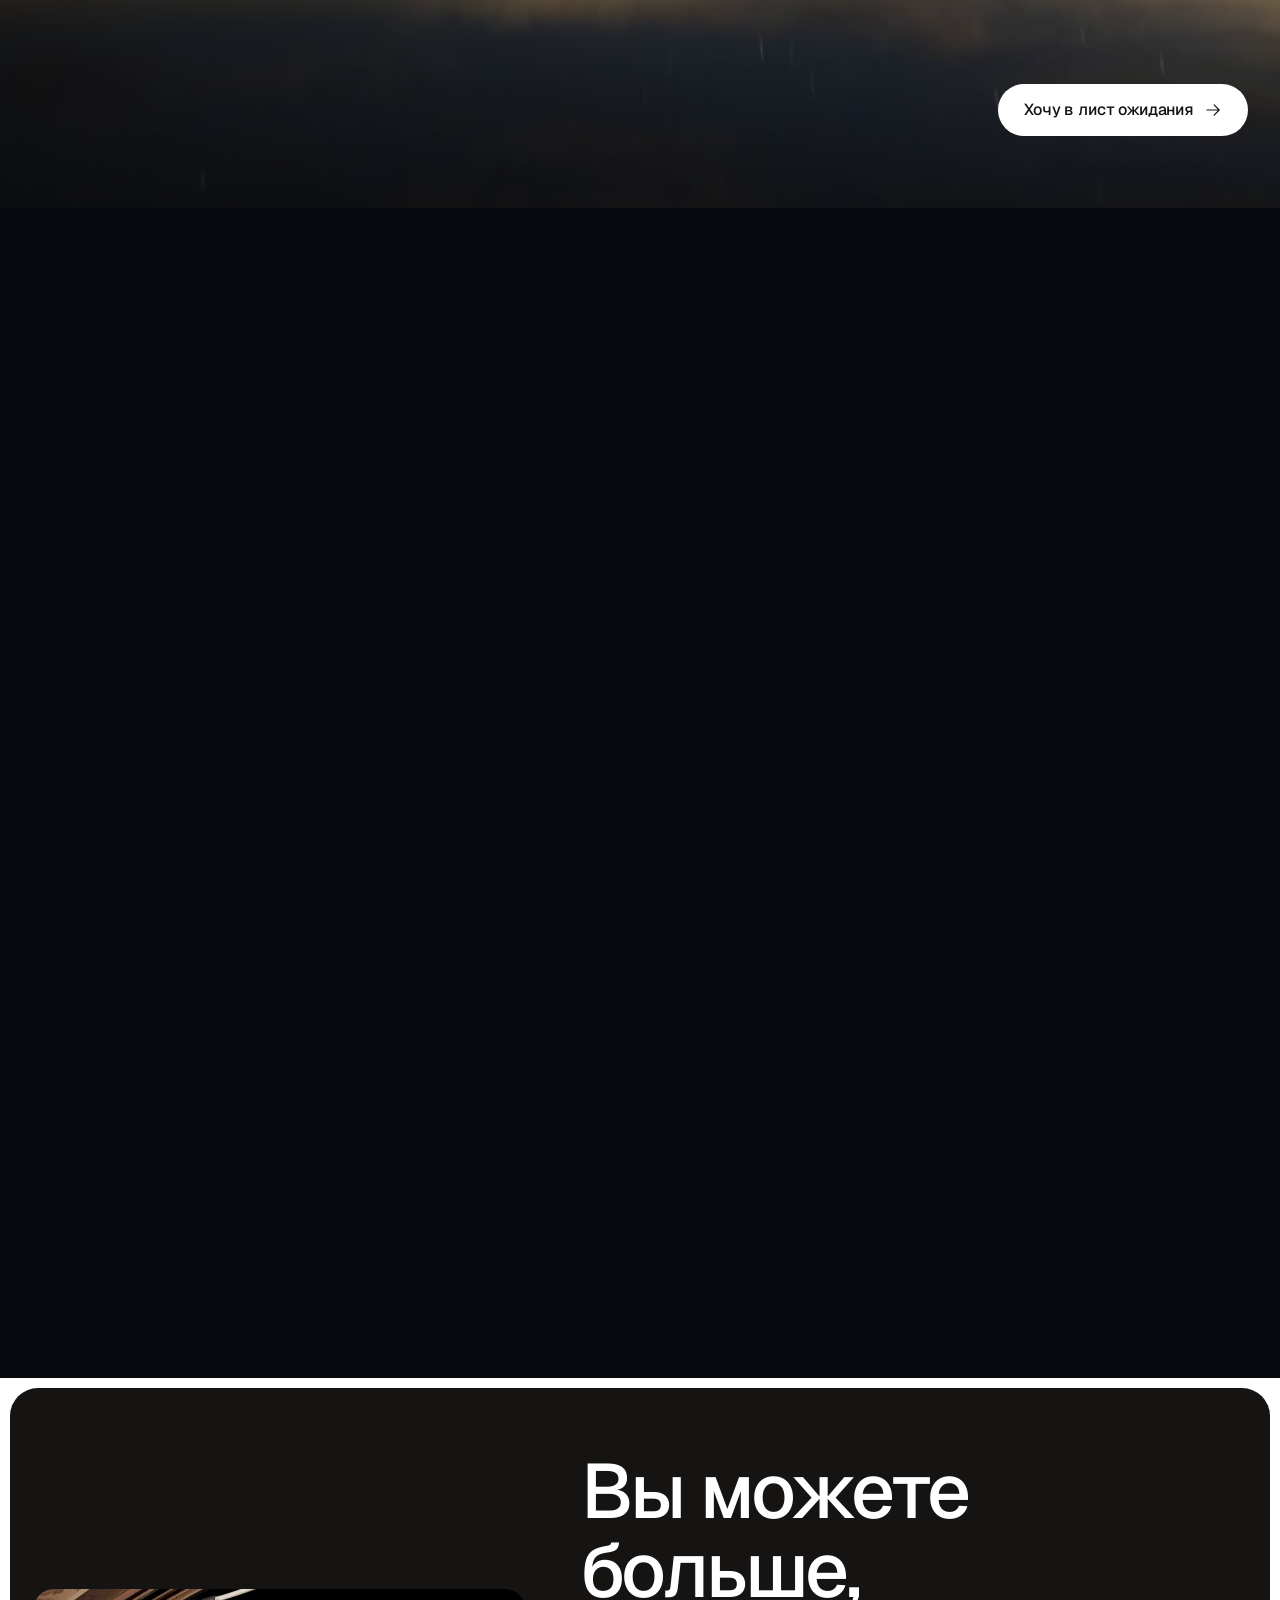
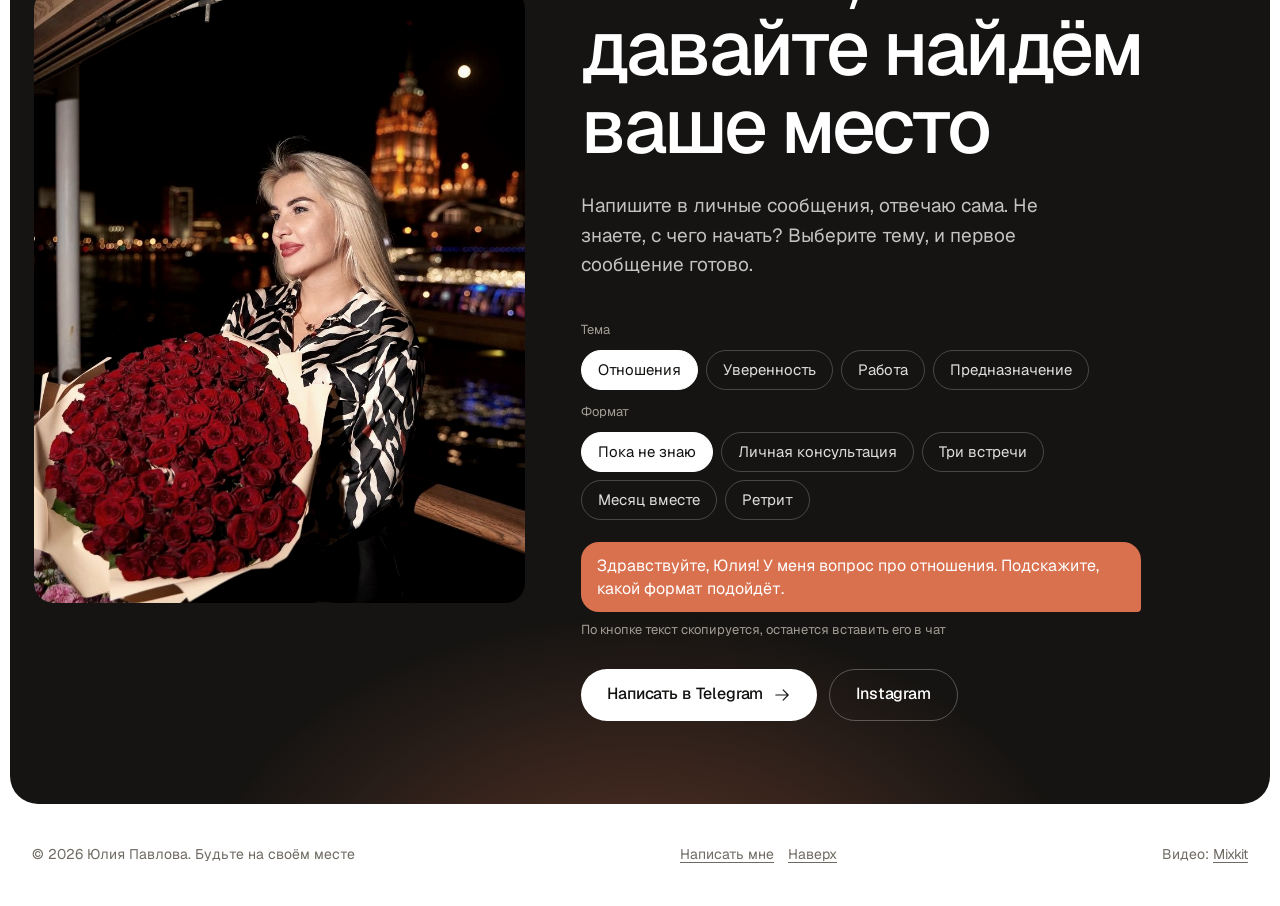
==== commit c0e2cc5f: "Дым: мягкие края у запасного варианта, пока грузится ролик Co-Authored-By: Claude Opus 5.5 <noreply@" ====
--- a/index.html
+++ b/index.html
@@ -395,6 +395,7 @@
 
 .fcard.tilt{transition:transform .12s linear,border-color .3s}
 /* ---- фокус: тушь в воде ---- */
+.focus-vid.ink-soft{-webkit-mask-image:radial-gradient(farthest-side,#000 55%,transparent);mask-image:radial-gradient(farthest-side,#000 55%,transparent)}
 .focus-vid{position:absolute;inset:0;width:100%;height:100%;object-fit:cover;filter:invert(1) grayscale(1) contrast(1.4) brightness(.8);mix-blend-mode:screen;opacity:0;pointer-events:none}
 /* ---- кинетическая строка ---- */
 .kin{background:var(--white);color:var(--ink);padding:30px 0 120px;overflow:hidden}
@@ -1167,8 +1168,8 @@
 // дым растекается вместе с прокруткой: время ролика = прогресс блока
 function inkScrub(fp){
   // пока ролик не загрузился, дым растекается из постера: масштаб от центра по прокрутке
-  if (fvid.readyState < 2){ var g = sm(0.02, 0.6, fp); fvid.style.transform = 'scale('+(0.25 + 0.85*g).toFixed(3)+')'; return; }
-  if (fvid.style.transform) fvid.style.transform = '';
+  if (fvid.readyState < 2){ var g = sm(0.02, 0.6, fp); fvid.style.transform = 'scale('+(0.25 + 0.85*g).toFixed(3)+')'; fvid.classList.add('ink-soft'); return; }
+  if (fvid.style.transform){ fvid.style.transform = ''; fvid.classList.remove('ink-soft'); }
   if (fvid.seeking) return;
   var k = clamp((fp - 0.02)/0.62, 0, 1), tt = (fvid.duration || 3.6)*0.98*Math.pow(k, 1.7);
   if (!fvid.paused) fvid.pause();
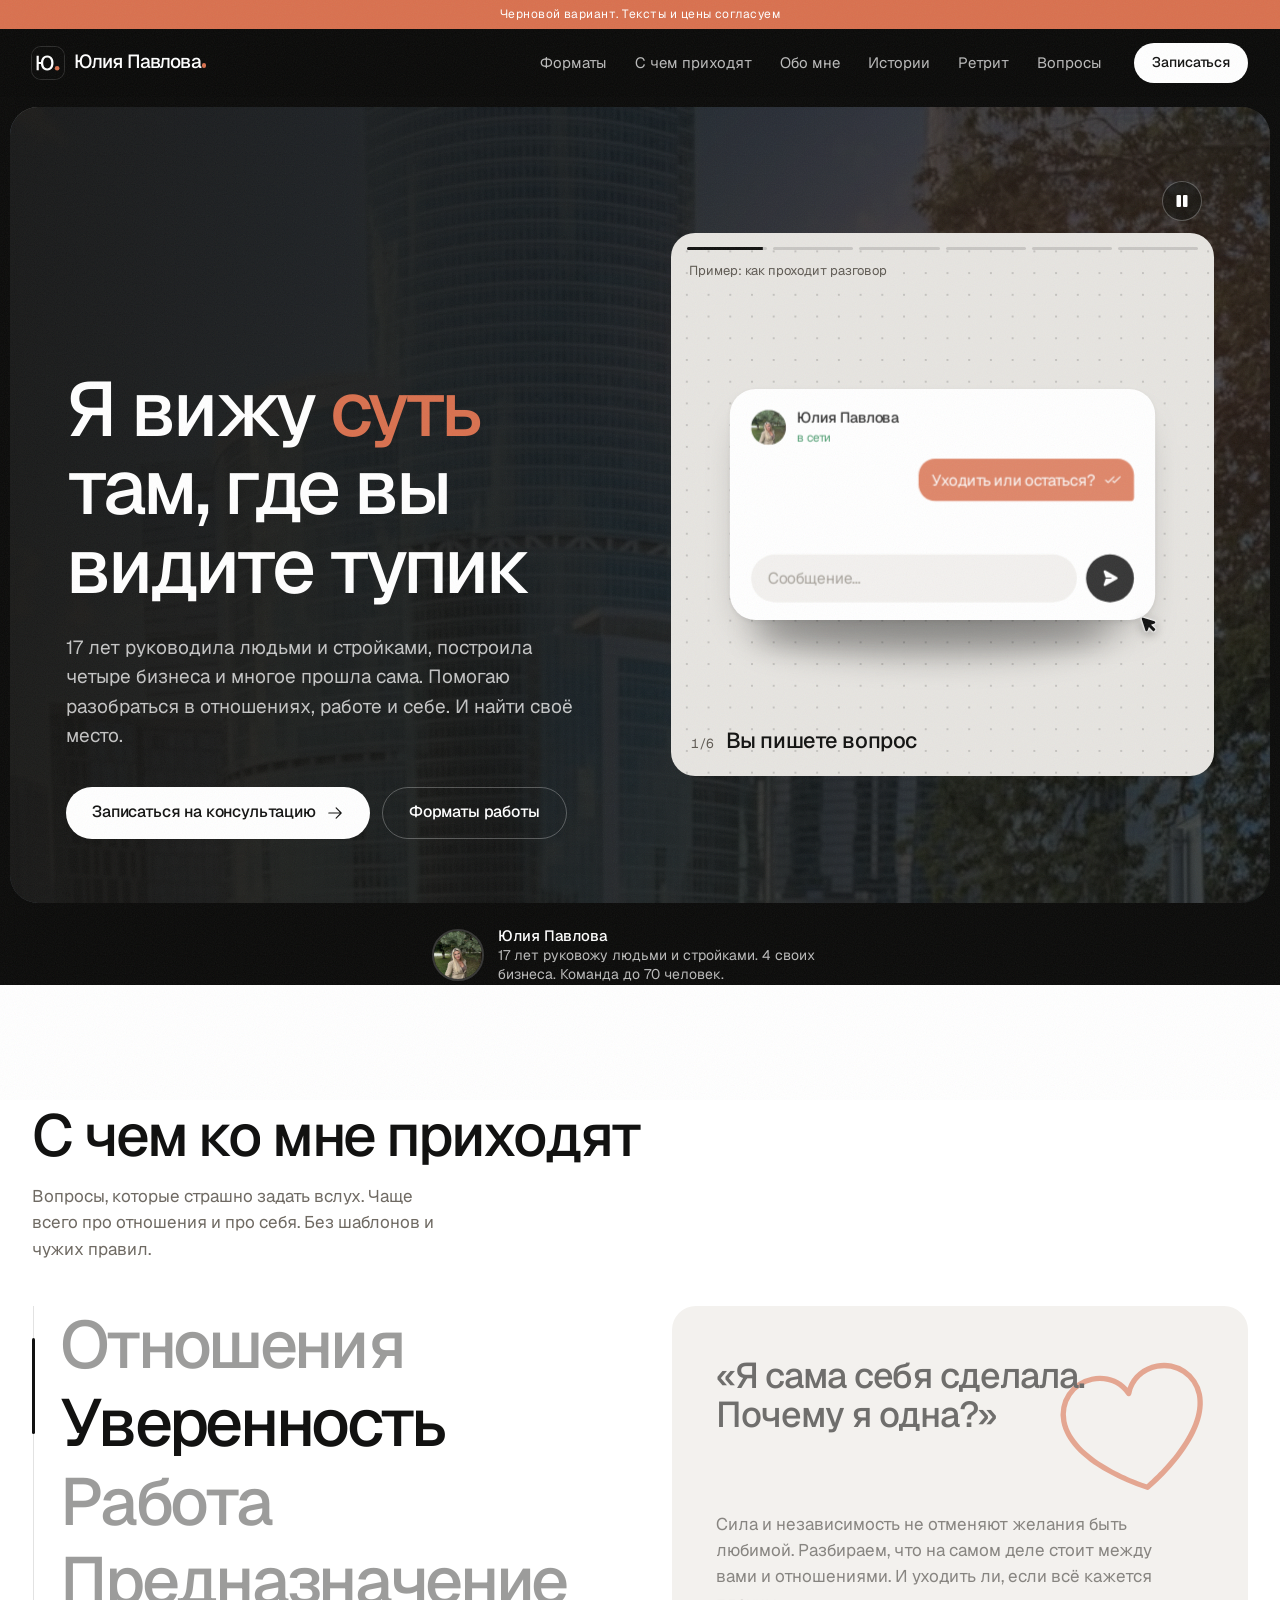
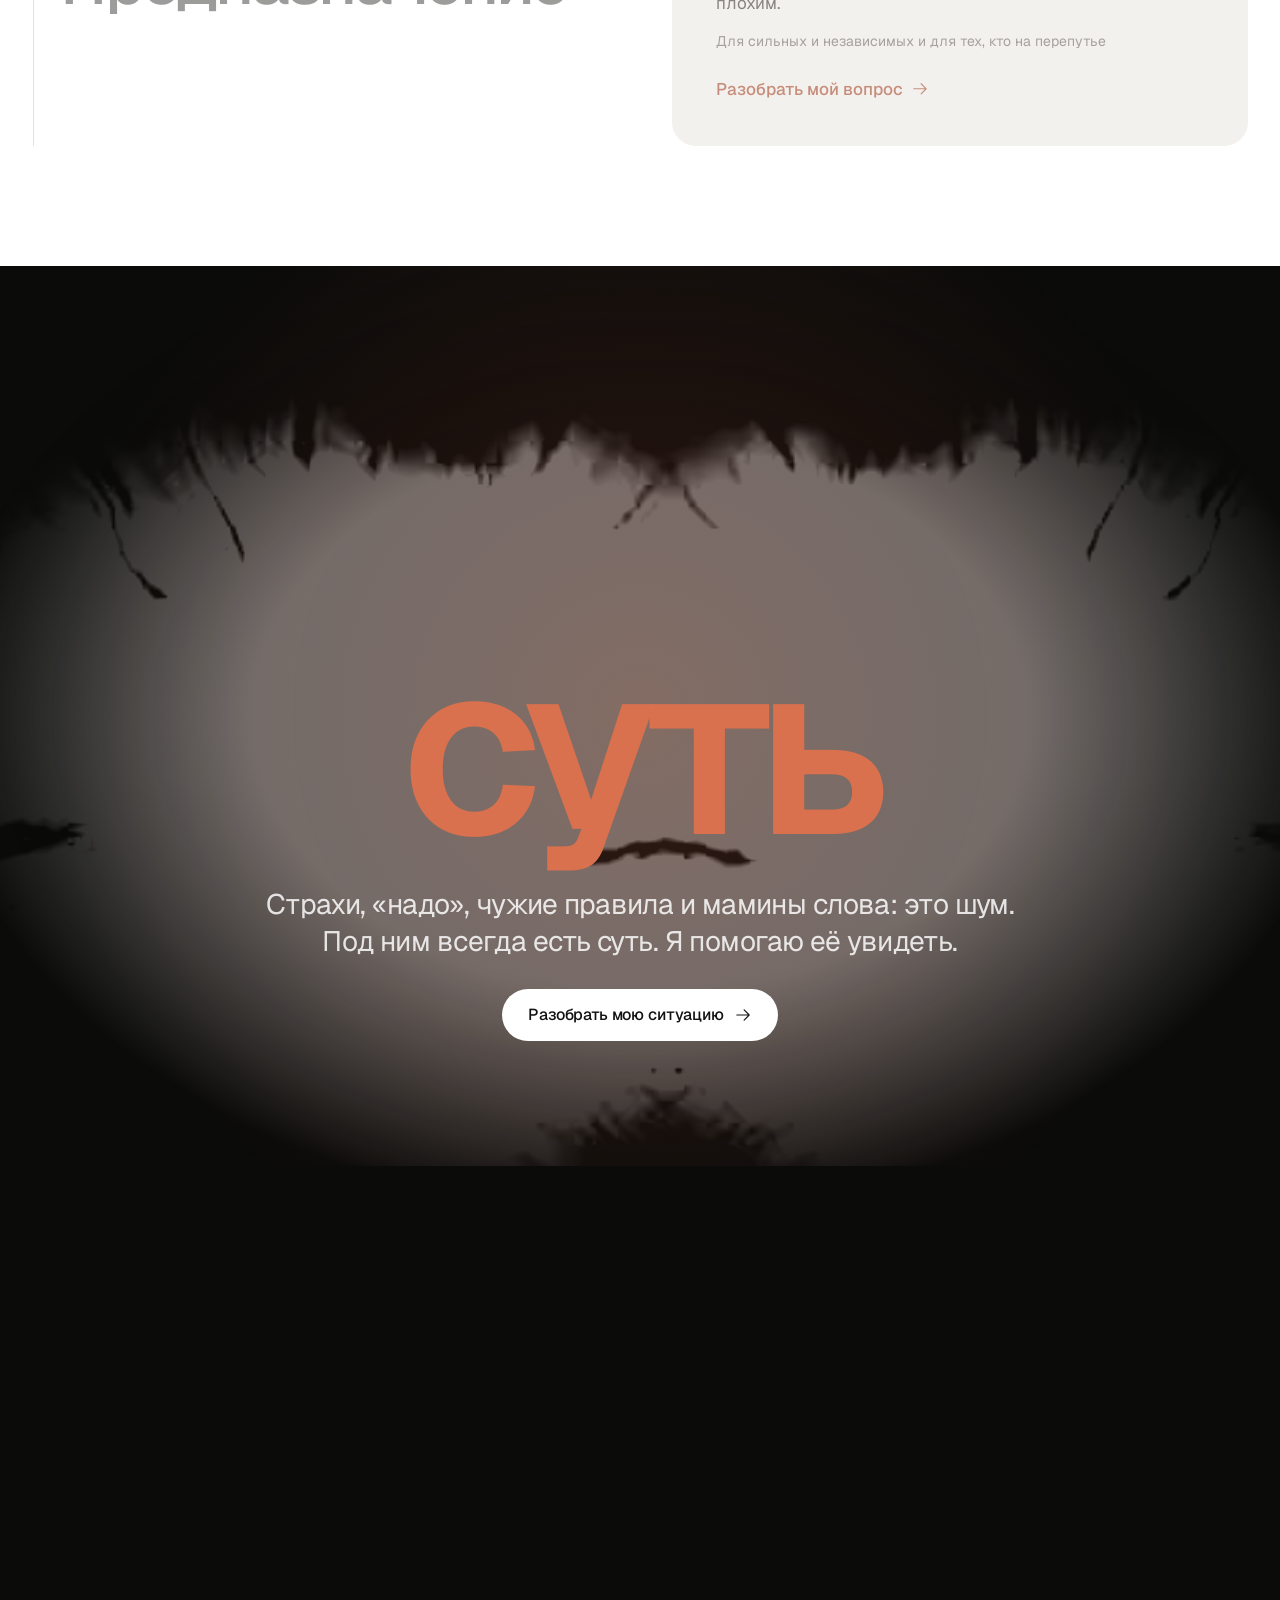
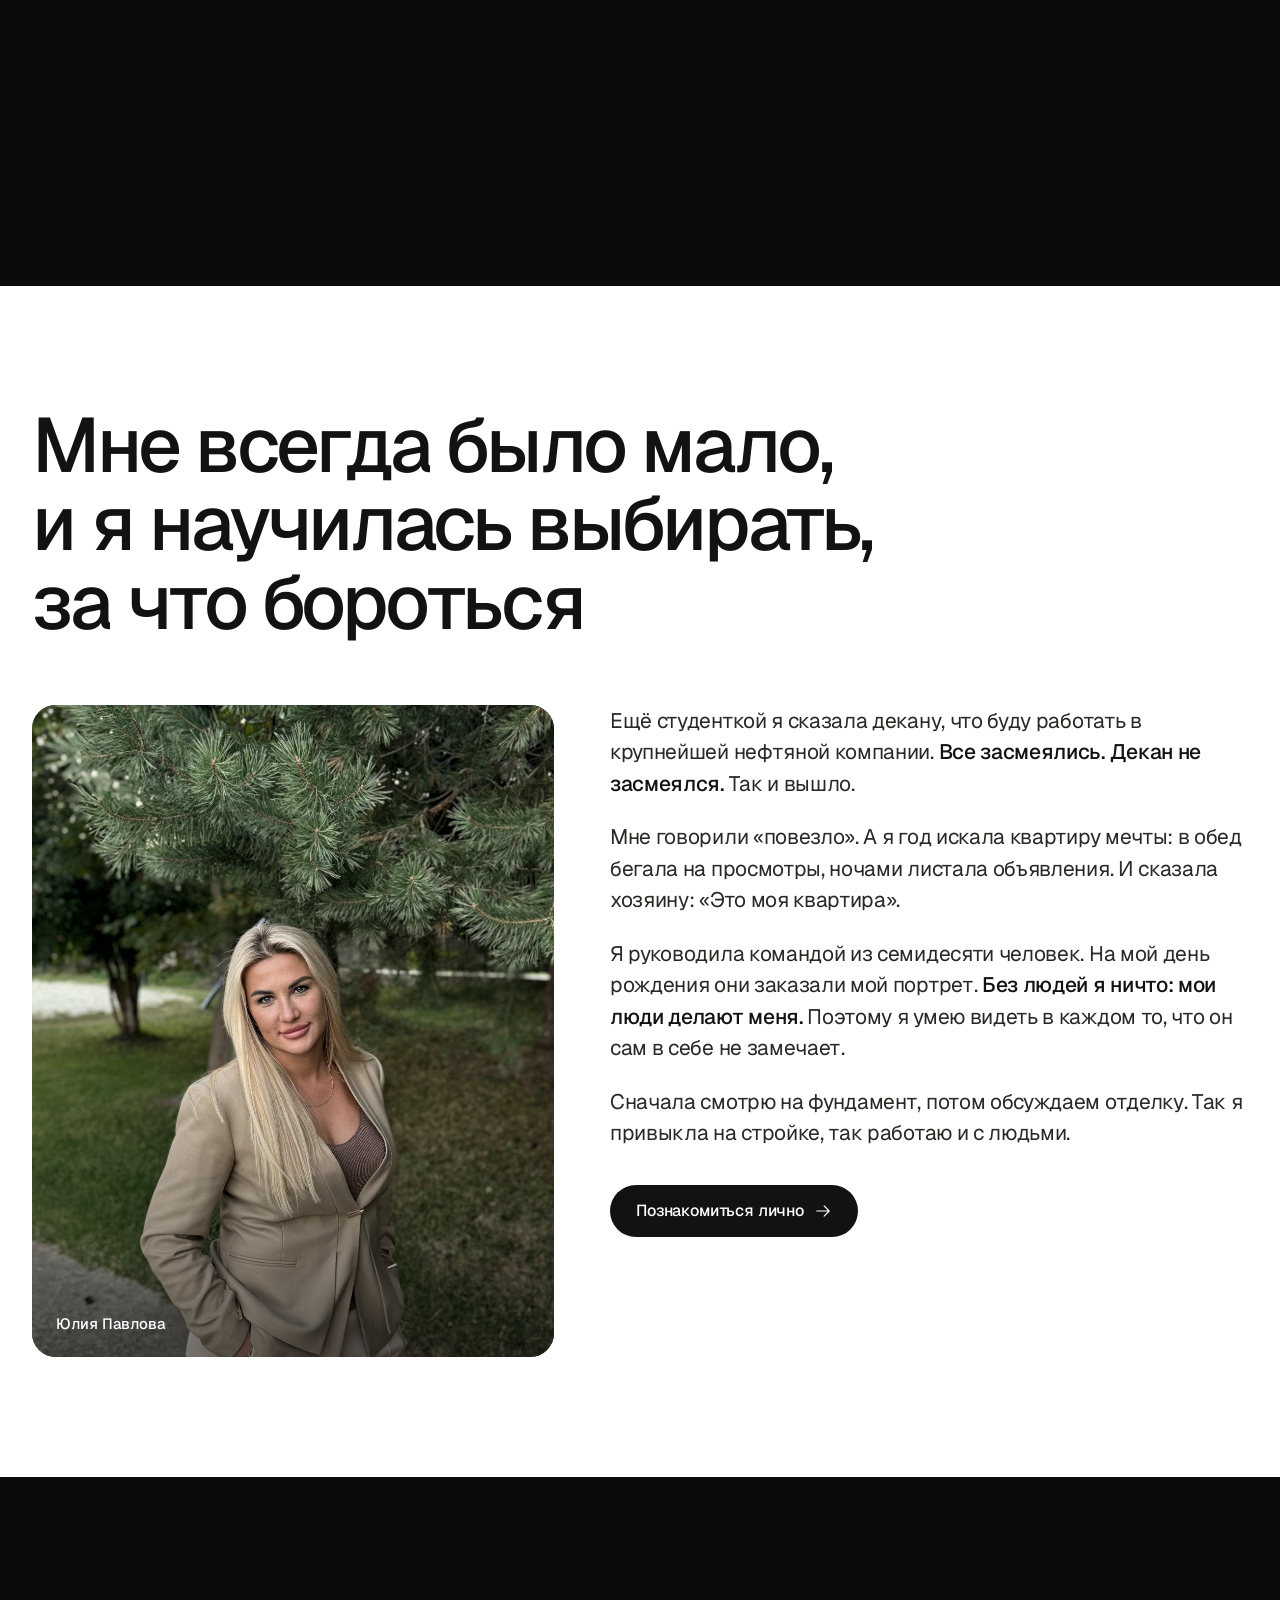
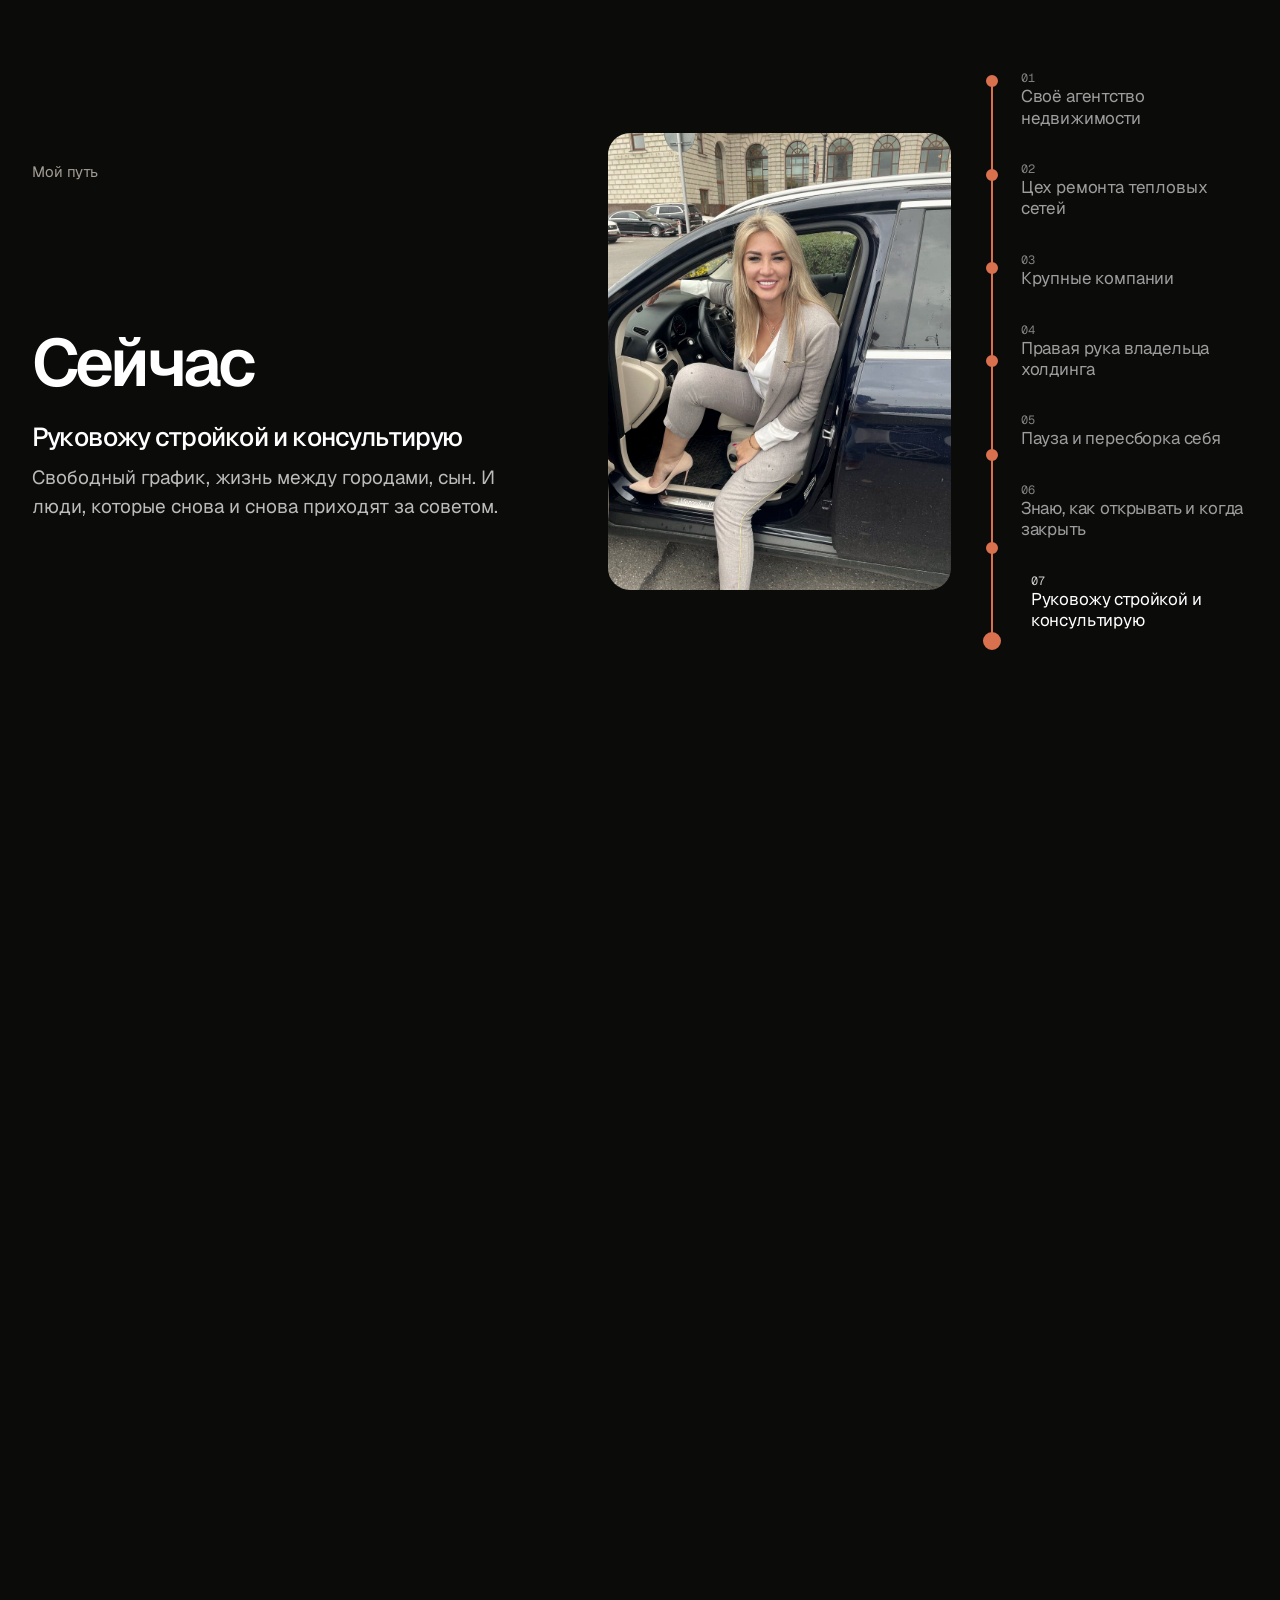
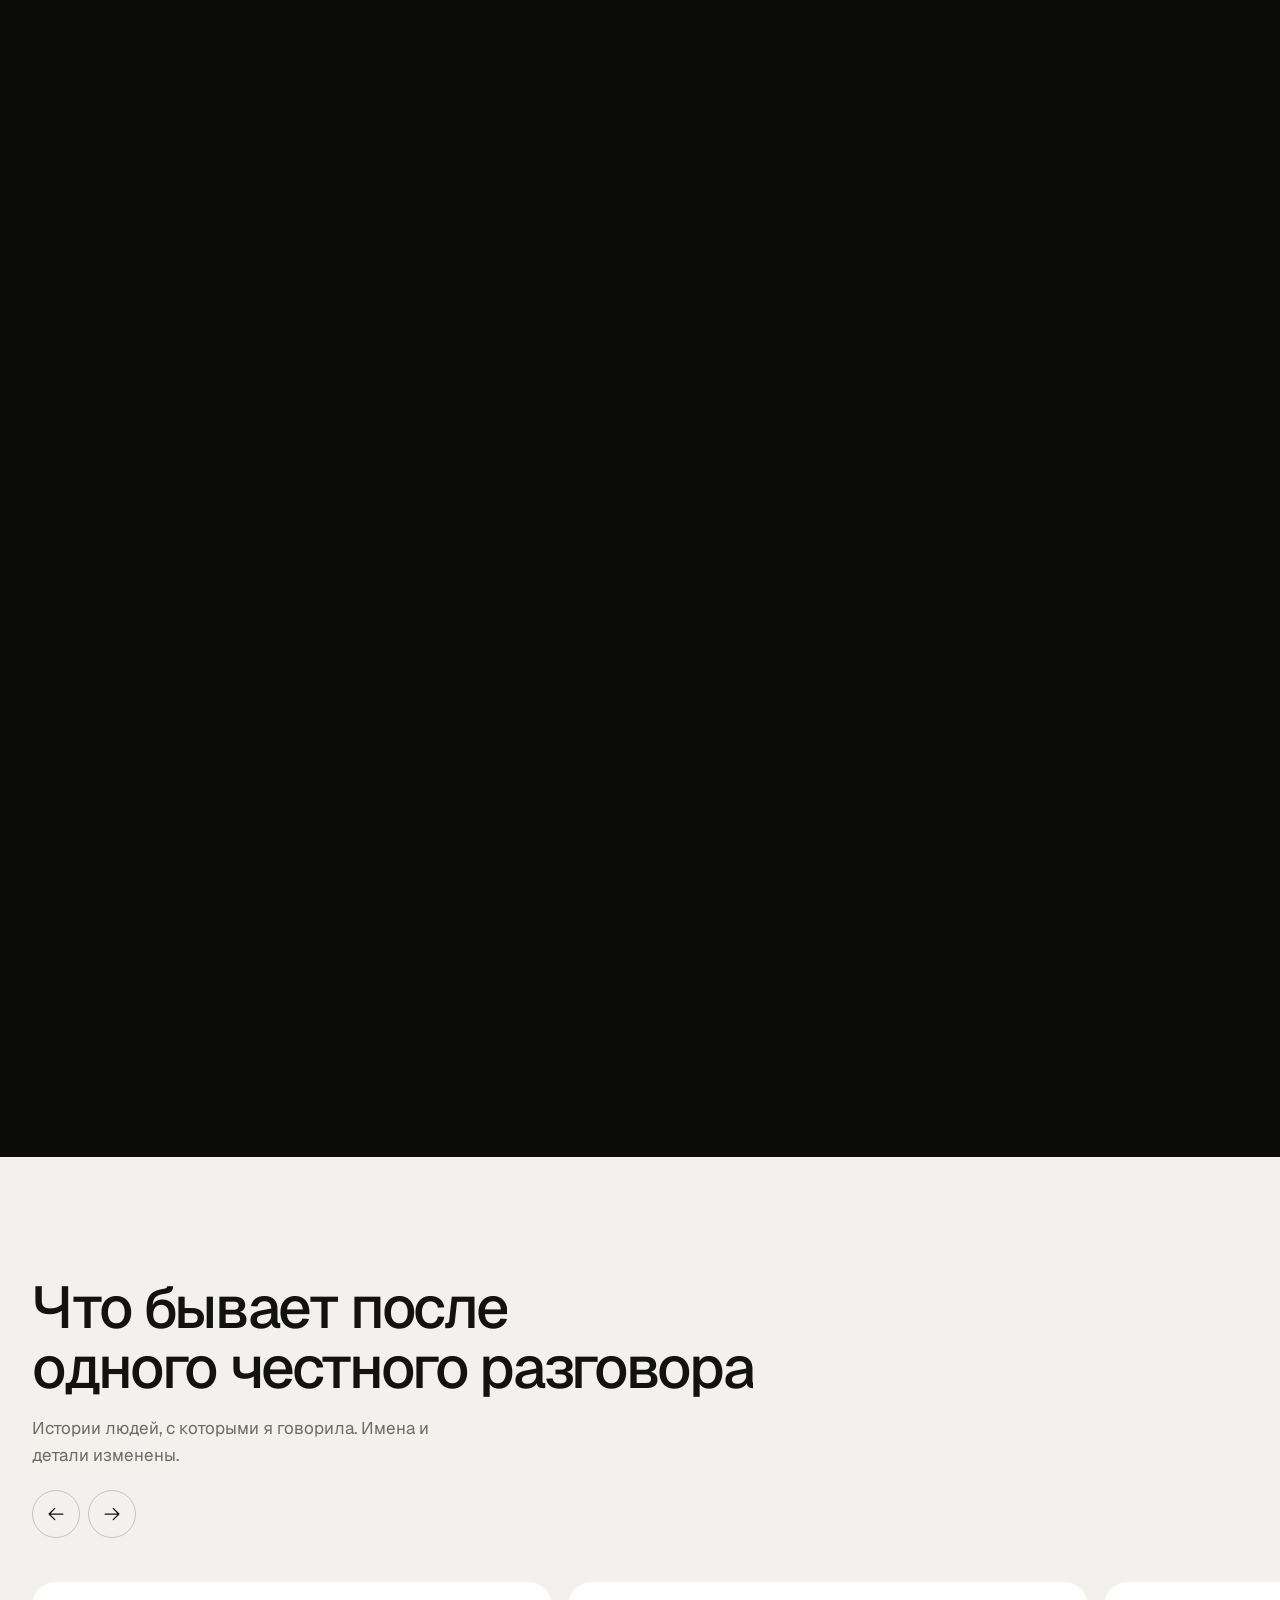
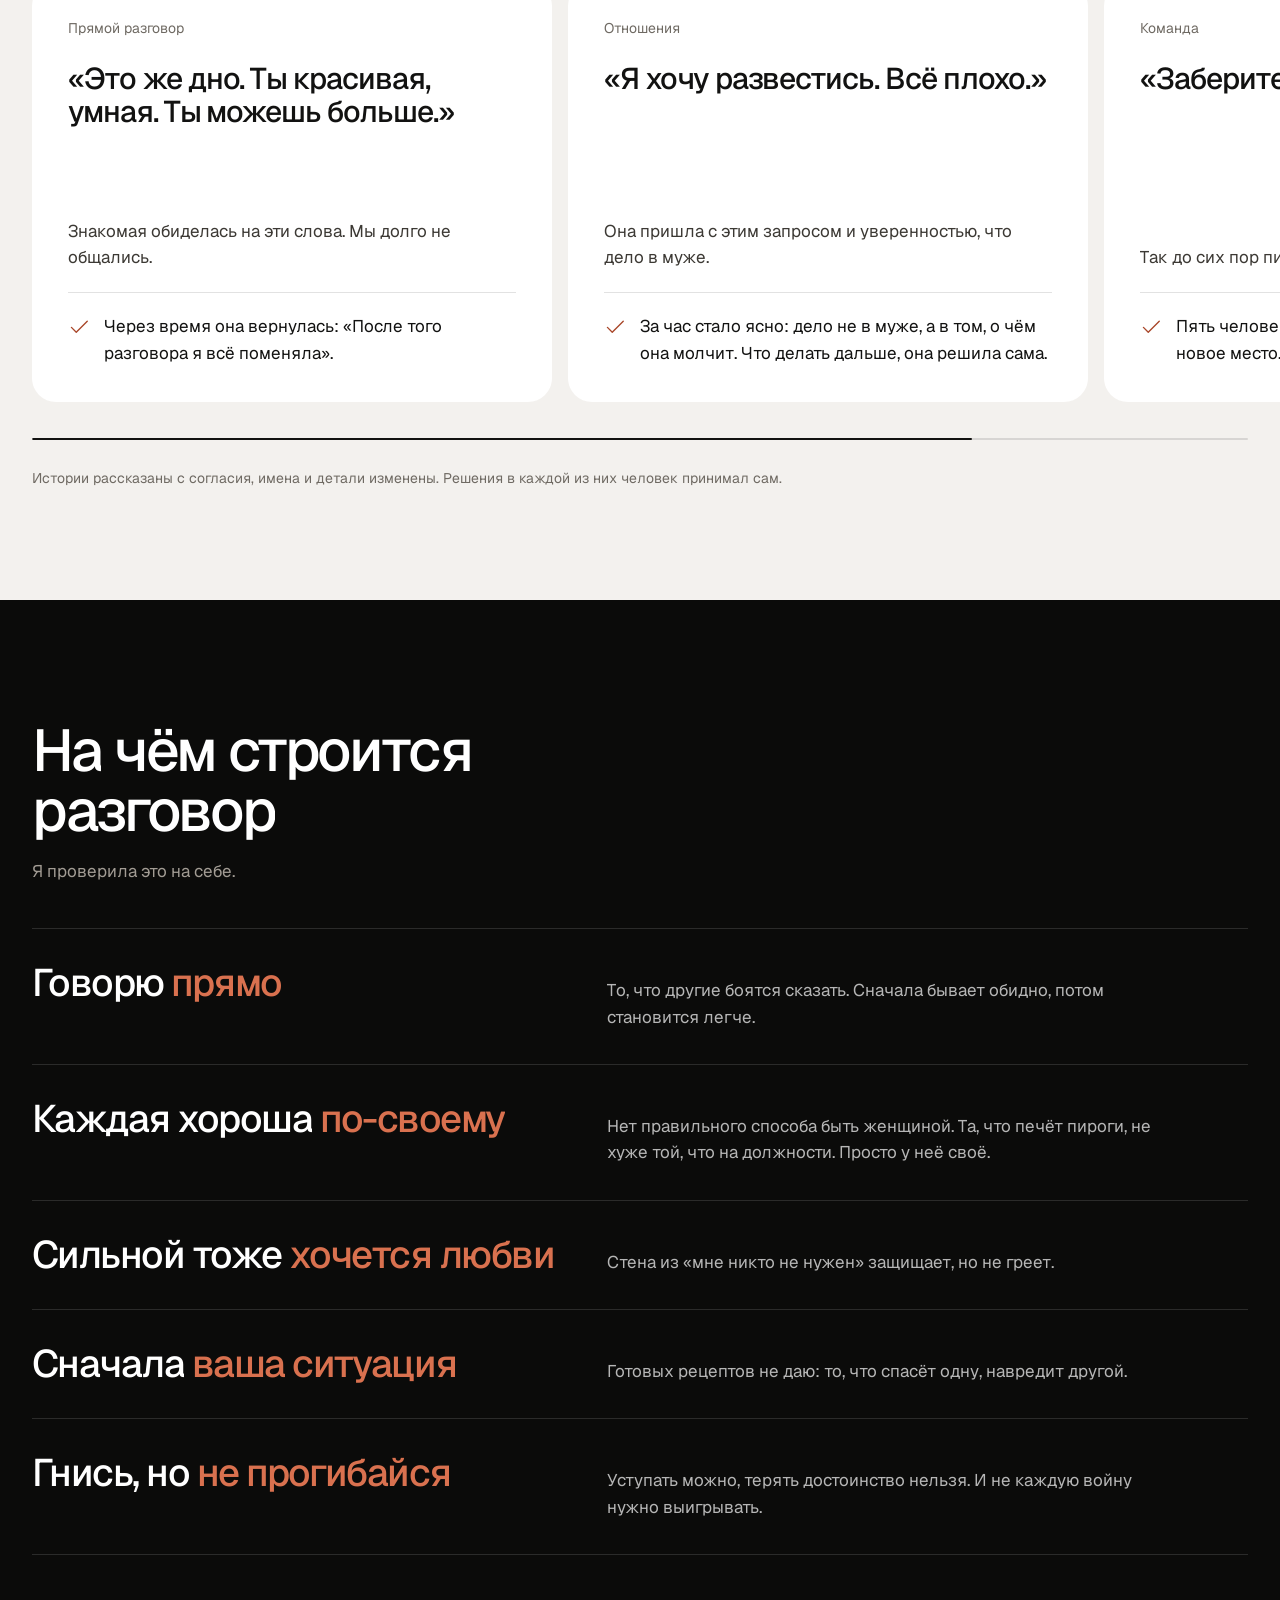
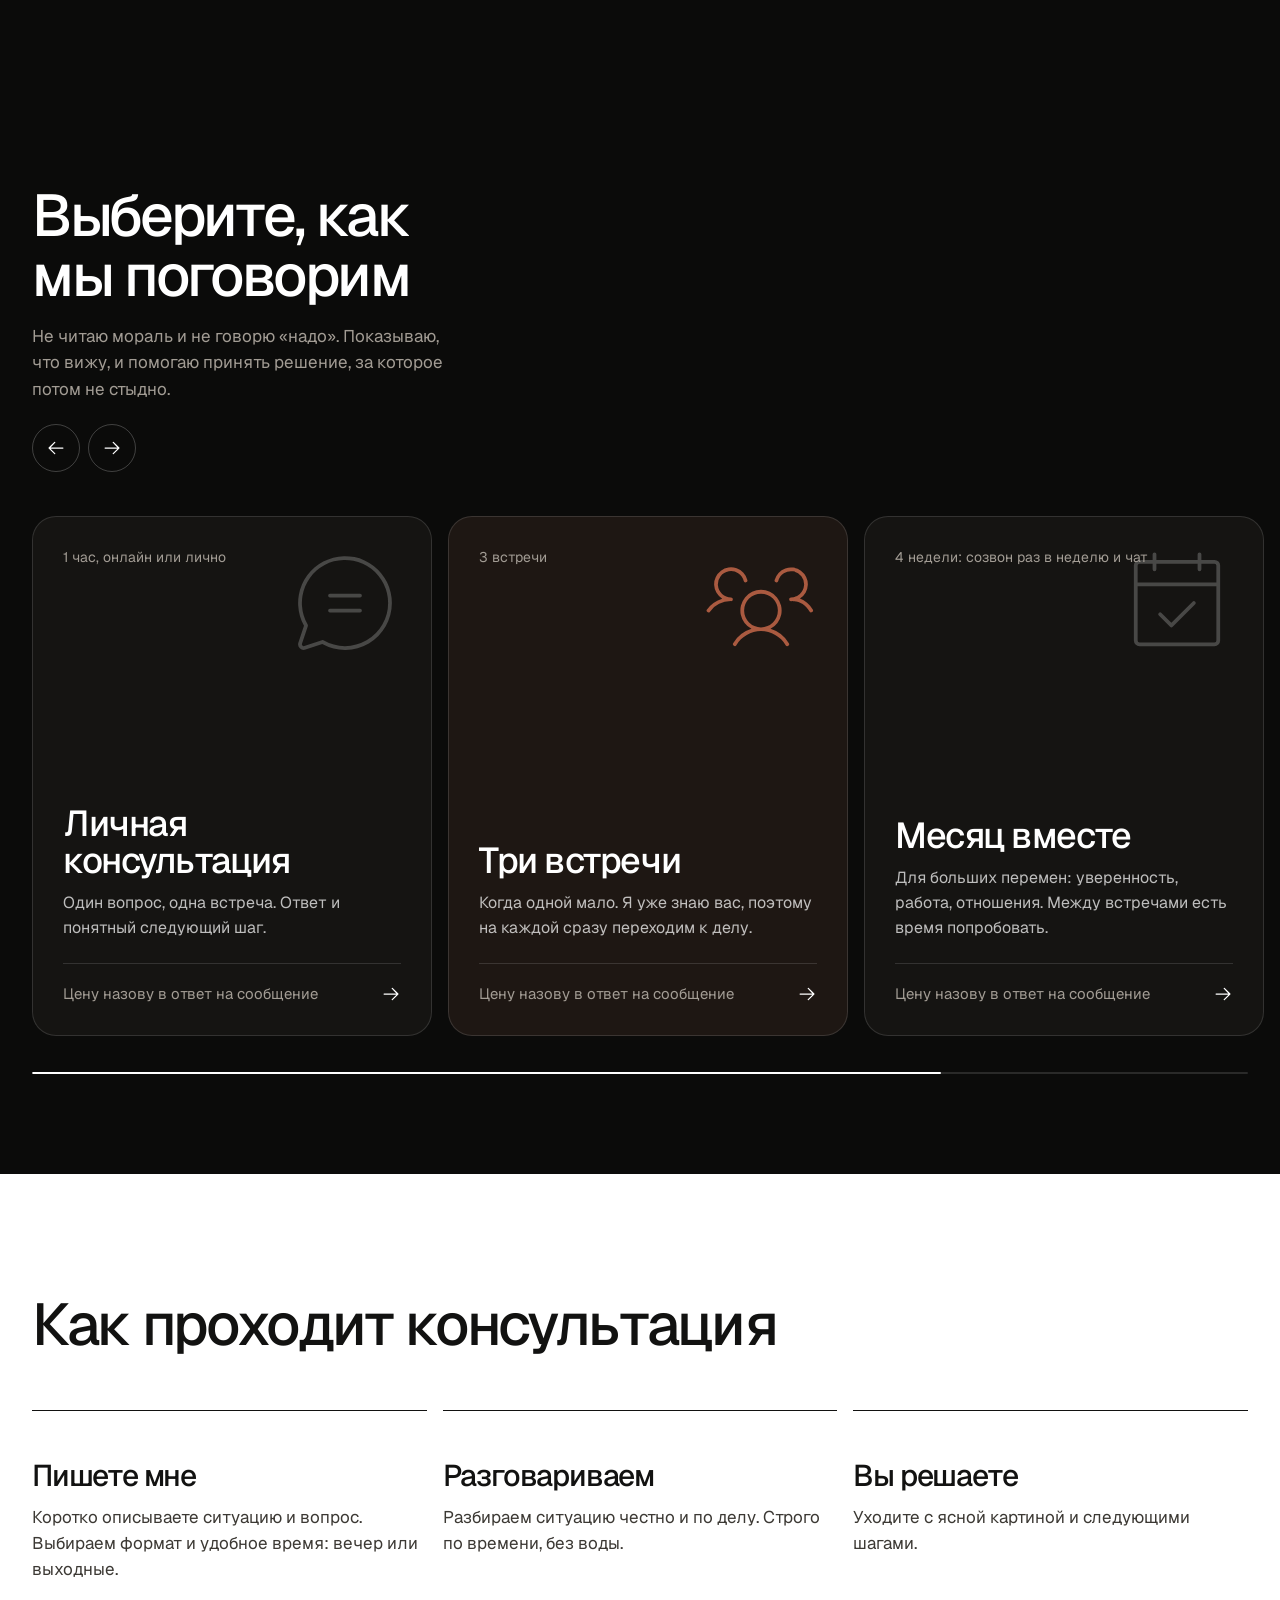
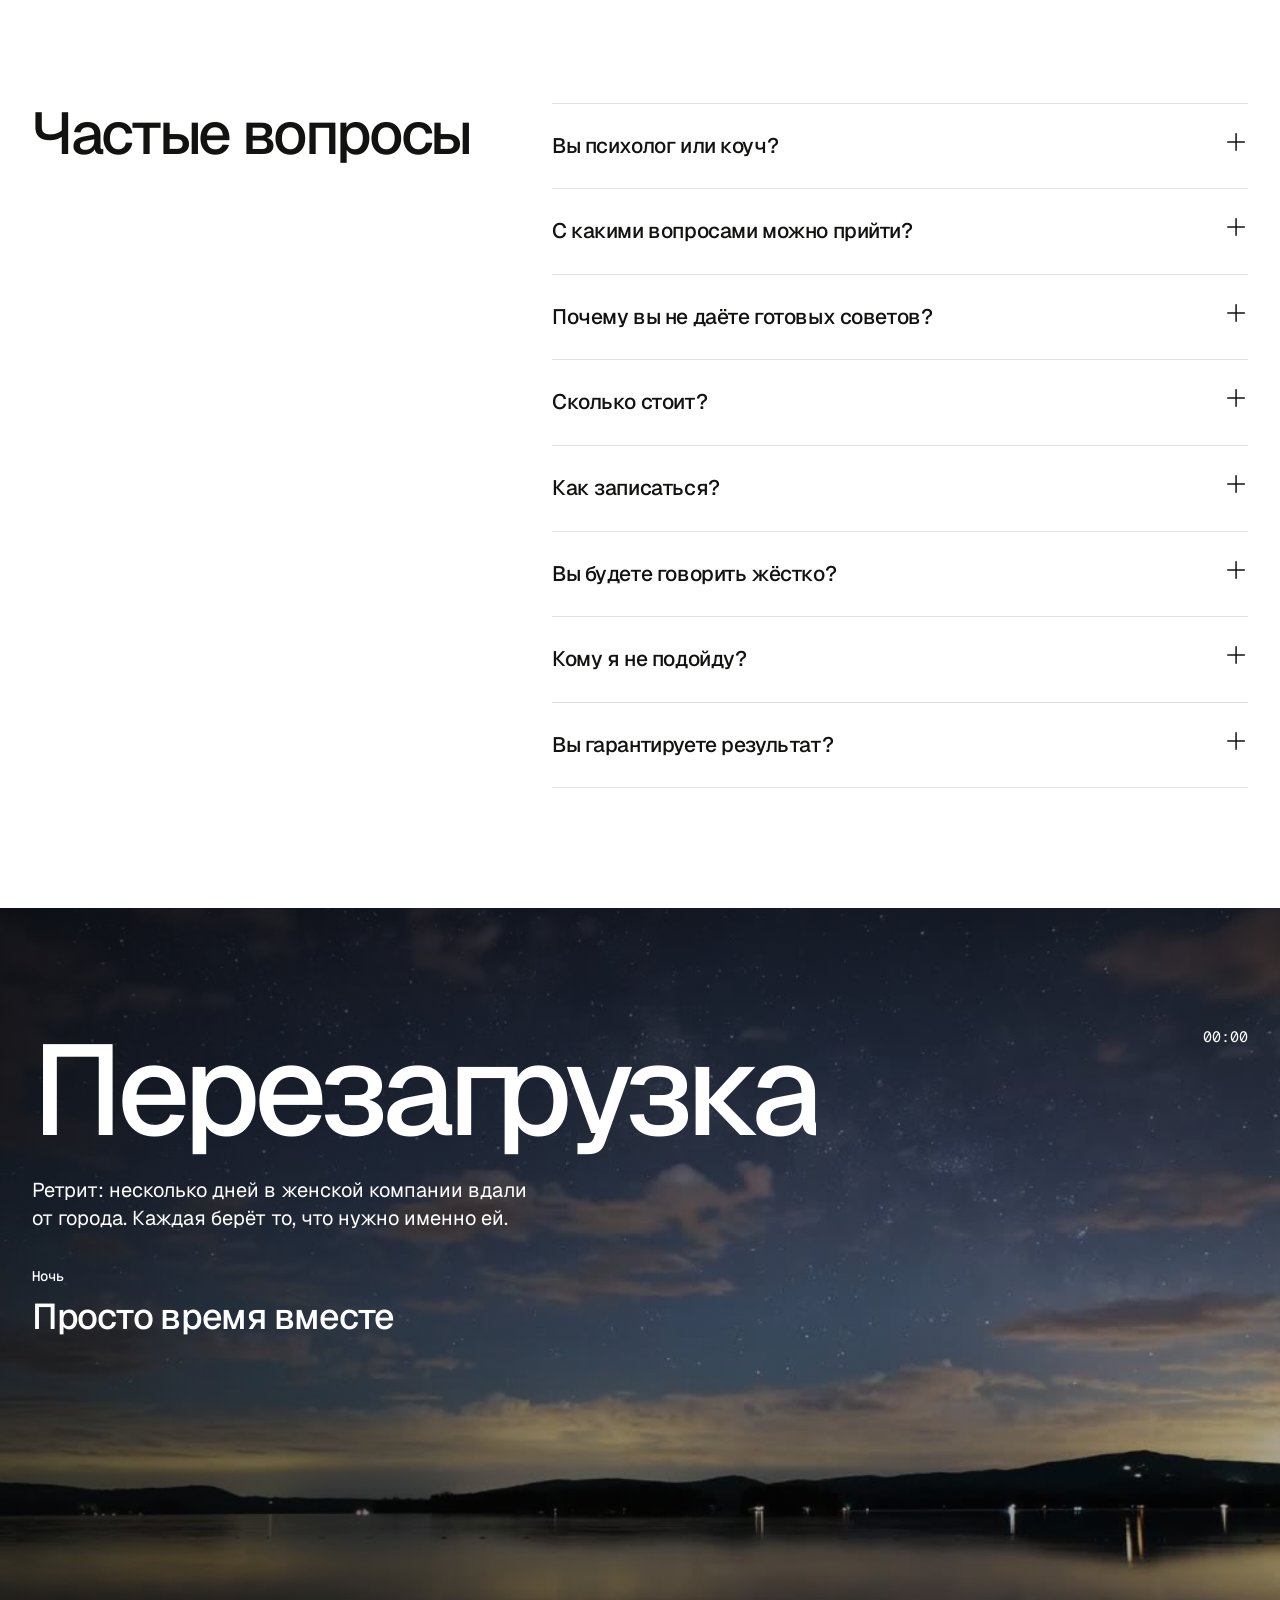
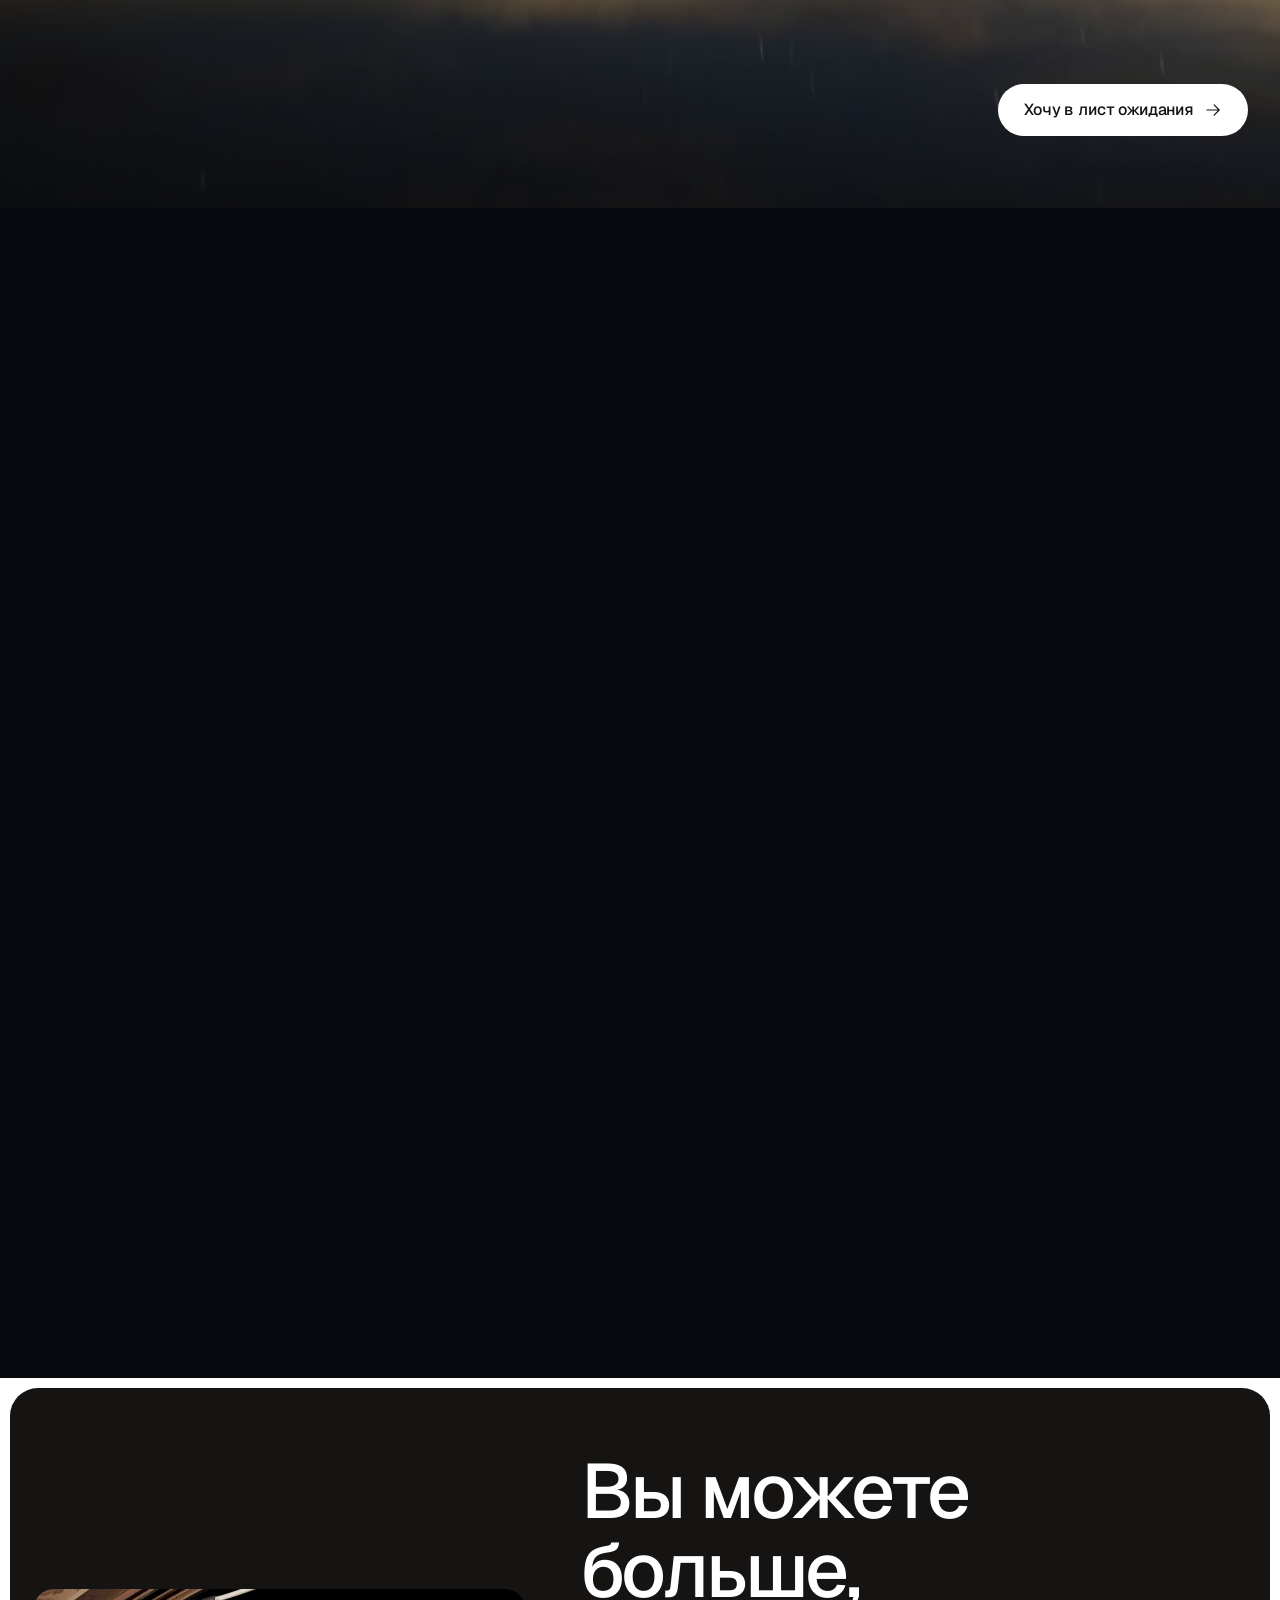
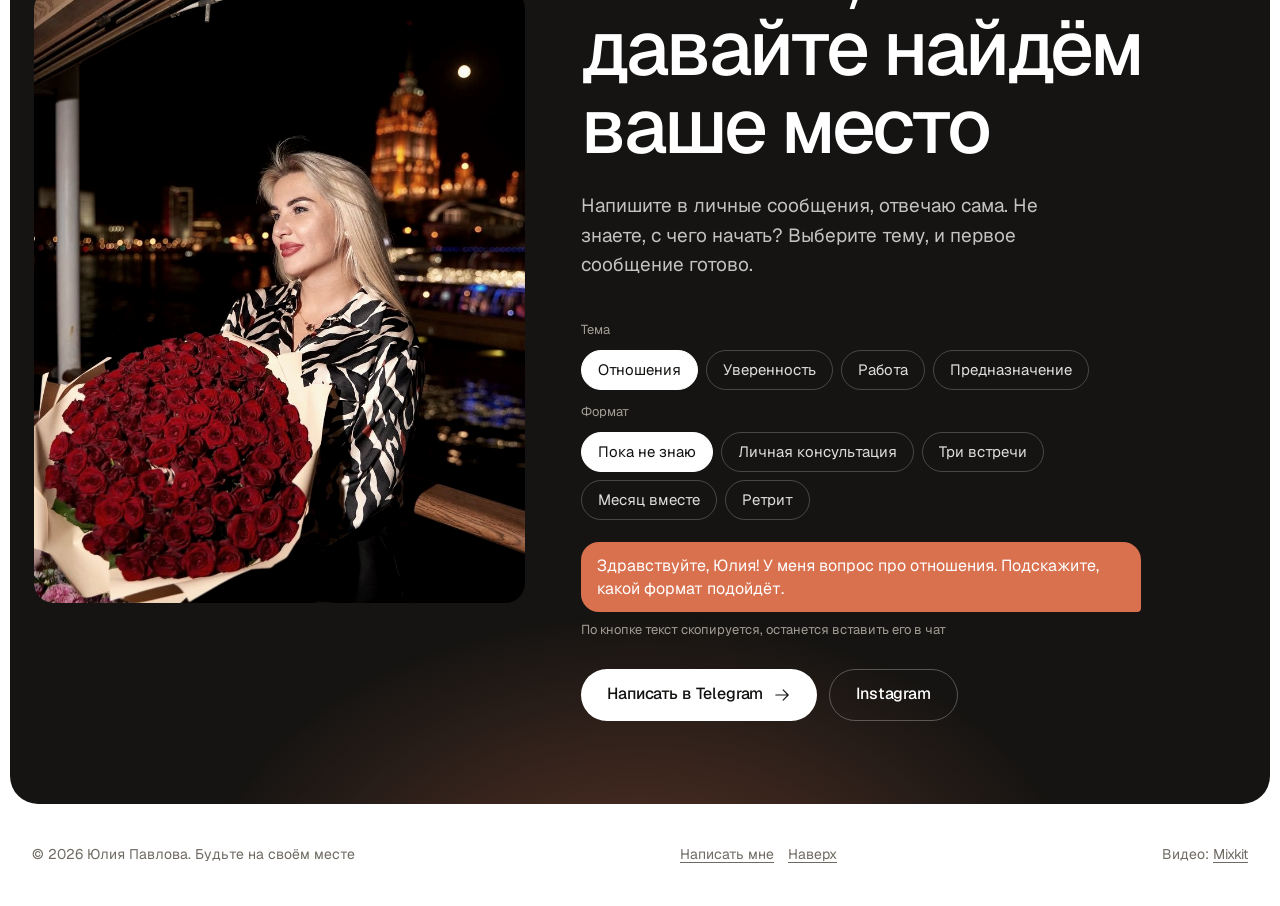
==== commit 22f91d4b: "17 лет вместо 15: главный экран, полоса доверия, «С чем приходят», FAQ Co-Authored-By: Claude Opus 5" ====
--- a/index.html
+++ b/index.html
@@ -547,7 +547,7 @@
     <img class="hero-bg" id="hvid" src="photos/hero-towers.jpg" width="960" height="512" alt="" fetchpriority="high">
     <div class="hero-copy">
       <h1>Я вижу <span>суть</span> там, где вы видите тупик</h1>
-      <p class="lead">15 лет руководила людьми и стройками, построила четыре бизнеса и многое прошла сама. Помогаю разобраться в отношениях, работе и себе. И найти своё место.</p>
+      <p class="lead">17 лет руководила людьми и стройками, построила четыре бизнеса и многое прошла сама. Помогаю разобраться в отношениях, работе и себе. И найти своё место.</p>
       <div class="cta">
         <a href="#contact" class="pill w">Записаться на консультацию <svg class="ph" viewBox="0 0 256 256" fill="currentColor" aria-hidden="true"><path d="M221.66,133.66l-72,72a8,8,0,0,1-11.32-11.32L196.69,136H40a8,8,0,0,1,0-16H196.69L138.34,61.66a8,8,0,0,1,11.32-11.32l72,72A8,8,0,0,1,221.66,133.66Z"/></svg></a>
         <a href="#formats" class="pill o">Форматы работы</a>
@@ -559,7 +559,7 @@
     </div>
   </div>
 </header>
-<div class="introband"><div class="wrap who"><img src="photos/portrait.jpg" width="52" height="52" alt=""><span><b translate="no">Юлия Павлова</b>15 лет руковожу людьми и стройками. 4 своих бизнеса. Команда до 70 человек.</span></div></div>
+<div class="introband"><div class="wrap who"><img src="photos/portrait.jpg" width="52" height="52" alt=""><span><b translate="no">Юлия Павлова</b>17 лет руковожу людьми и стройками. 4 своих бизнеса. Команда до 70 человек.</span></div></div>
 
 <!-- СФЕРЫ -->
 <section class="pillars light" id="spheres">
@@ -576,7 +576,7 @@
       <div class="ppanel" id="ppanel" role="tabpanel" aria-labelledby="ptab0">
         <div class="pp"><svg class="pp-art" viewBox="0 0 256 256" fill="currentColor" aria-hidden="true"><path d="M178,44c-21.44,0-39.92,10.19-50,27.07C117.92,54.19,99.44,44,78,44a58.07,58.07,0,0,0-58,58c0,28.59,18,58.47,53.4,88.79a333.81,333.81,0,0,0,52.7,36.73,4,4,0,0,0,3.8,0,333.81,333.81,0,0,0,52.7-36.73C218,160.47,236,130.59,236,102A58.07,58.07,0,0,0,178,44ZM128,219.42c-14-8-100-59.35-100-117.42A50.06,50.06,0,0,1,78,52c21.11,0,38.85,11.31,46.3,29.51a4,4,0,0,0,7.4,0C139.15,63.31,156.89,52,178,52a50.06,50.06,0,0,1,50,50C228,160,142,211.46,128,219.42Z"/></svg><q>Я сама себя сделала. Почему я одна?</q><p>Сила и независимость не отменяют желания быть любимой. Разбираем, что на самом деле стоит между вами и отношениями. И уходить ли, если всё кажется плохим.</p><span class="who">Для сильных и независимых и для тех, кто на перепутье</span><a class="pp-go" href="#contact" data-topic="Отношения">Разобрать мой вопрос <svg class="ph" viewBox="0 0 256 256" fill="currentColor" aria-hidden="true"><path d="M221.66,133.66l-72,72a8,8,0,0,1-11.32-11.32L196.69,136H40a8,8,0,0,1,0-16H196.69L138.34,61.66a8,8,0,0,1,11.32-11.32l72,72A8,8,0,0,1,221.66,133.66Z"/></svg></a></div>
         <div class="pp"><svg class="pp-art" viewBox="0 0 256 256" fill="currentColor" aria-hidden="true"><path d="M196.2,132.81l-53.36-19.65L123.19,59.8a11.93,11.93,0,0,0-22.38,0L81.16,113.16,27.8,132.81a11.93,11.93,0,0,0,0,22.38l53.36,19.65,19.65,53.36a11.93,11.93,0,0,0,22.38,0l19.65-53.36,53.36-19.65a11.93,11.93,0,0,0,0-22.38Zm-2.77,14.87L138.35,168a4,4,0,0,0-2.37,2.37l-20.3,55.08a3.92,3.92,0,0,1-7.36,0L88,170.35A4,4,0,0,0,85.65,168l-55.08-20.3a3.92,3.92,0,0,1,0-7.36L85.65,120A4,4,0,0,0,88,117.65l20.3-55.08a3.92,3.92,0,0,1,7.36,0L136,117.65a4,4,0,0,0,2.37,2.37l55.08,20.3a3.92,3.92,0,0,1,0,7.36ZM148,40a4,4,0,0,1,4-4h20V16a4,4,0,0,1,8,0V36h20a4,4,0,0,1,0,8H180V64a4,4,0,0,1-8,0V44H152A4,4,0,0,1,148,40Zm96,48a4,4,0,0,1-4,4H228v12a4,4,0,0,1-8,0V92H208a4,4,0,0,1,0-8h12V72a4,4,0,0,1,8,0V84h12A4,4,0,0,1,244,88Z"/></svg><q>Почему я себе не нравлюсь?</q><p>По тому, как человек говорит и реагирует, видно, чего он боится. Находим страхи, которые ведут, и красоту, которую вы прячете за чужими правилами.</p><span class="who">Для тех, кто прячет себя или устал подстраиваться</span><a class="pp-go" href="#contact" data-topic="Уверенность">Разобрать мой вопрос <svg class="ph" viewBox="0 0 256 256" fill="currentColor" aria-hidden="true"><path d="M221.66,133.66l-72,72a8,8,0,0,1-11.32-11.32L196.69,136H40a8,8,0,0,1,0-16H196.69L138.34,61.66a8,8,0,0,1,11.32-11.32l72,72A8,8,0,0,1,221.66,133.66Z"/></svg></a></div>
-        <div class="pp"><svg class="pp-art" viewBox="0 0 256 256" fill="currentColor" aria-hidden="true"><path d="M108,112a4,4,0,0,1,4-4h32a4,4,0,0,1,0,8H112A4,4,0,0,1,108,112ZM228,72V200a12,12,0,0,1-12,12H40a12,12,0,0,1-12-12V72A12,12,0,0,1,40,60H84V48a20,20,0,0,1,20-20h48a20,20,0,0,1,20,20V60h44A12,12,0,0,1,228,72ZM92,60h72V48a12,12,0,0,0-12-12H104A12,12,0,0,0,92,48ZM36,72v44a188,188,0,0,0,92,24,188,188,0,0,0,92-24V72a4,4,0,0,0-4-4H40A4,4,0,0,0,36,72ZM220,200V125.1A196.06,196.06,0,0,1,128,148a196,196,0,0,1-92-22.9V200a4,4,0,0,0,4,4H216A4,4,0,0,0,220,200Z"/></svg><q>Уйти в своё дело или остаться?</q><p>Потолок в найме, сложный руководитель, выбор между бизнесами. Говорю из 15 лет управления и четырёх собственных бизнесов.</p><span class="who">Для женщин в найме и руководителей</span><a class="pp-go" href="#contact" data-topic="Работа">Разобрать мой вопрос <svg class="ph" viewBox="0 0 256 256" fill="currentColor" aria-hidden="true"><path d="M221.66,133.66l-72,72a8,8,0,0,1-11.32-11.32L196.69,136H40a8,8,0,0,1,0-16H196.69L138.34,61.66a8,8,0,0,1,11.32-11.32l72,72A8,8,0,0,1,221.66,133.66Z"/></svg></a></div>
+        <div class="pp"><svg class="pp-art" viewBox="0 0 256 256" fill="currentColor" aria-hidden="true"><path d="M108,112a4,4,0,0,1,4-4h32a4,4,0,0,1,0,8H112A4,4,0,0,1,108,112ZM228,72V200a12,12,0,0,1-12,12H40a12,12,0,0,1-12-12V72A12,12,0,0,1,40,60H84V48a20,20,0,0,1,20-20h48a20,20,0,0,1,20,20V60h44A12,12,0,0,1,228,72ZM92,60h72V48a12,12,0,0,0-12-12H104A12,12,0,0,0,92,48ZM36,72v44a188,188,0,0,0,92,24,188,188,0,0,0,92-24V72a4,4,0,0,0-4-4H40A4,4,0,0,0,36,72ZM220,200V125.1A196.06,196.06,0,0,1,128,148a196,196,0,0,1-92-22.9V200a4,4,0,0,0,4,4H216A4,4,0,0,0,220,200Z"/></svg><q>Уйти в своё дело или остаться?</q><p>Потолок в найме, сложный руководитель, выбор между бизнесами. Говорю из 17 лет управления и четырёх собственных бизнесов.</p><span class="who">Для женщин в найме и руководителей</span><a class="pp-go" href="#contact" data-topic="Работа">Разобрать мой вопрос <svg class="ph" viewBox="0 0 256 256" fill="currentColor" aria-hidden="true"><path d="M221.66,133.66l-72,72a8,8,0,0,1-11.32-11.32L196.69,136H40a8,8,0,0,1,0-16H196.69L138.34,61.66a8,8,0,0,1,11.32-11.32l72,72A8,8,0,0,1,221.66,133.66Z"/></svg></a></div>
         <div class="pp"><svg class="pp-art" viewBox="0 0 256 256" fill="currentColor" aria-hidden="true"><path d="M128,28A100,100,0,1,0,228,128,100.11,100.11,0,0,0,128,28Zm0,192a92,92,0,1,1,92-92A92.1,92.1,0,0,1,128,220ZM174.21,76.42l-64,32a4.08,4.08,0,0,0-1.79,1.79l-32,64A4,4,0,0,0,80,180a4.05,4.05,0,0,0,1.79-.42l64-32a4.08,4.08,0,0,0,1.79-1.79l32-64a4,4,0,0,0-5.37-5.37ZM141,141l-52.08,26L115,115l52.08-26Z"/></svg><q>Для чего я вообще здесь?</q><p>Кто-то счастлив дома с детьми, кто-то на должности. Важно, чтобы это был ваш выбор, а не чужой сценарий. Помогаю увидеть своё.</p><span class="who">Тем, кто ищет своё</span><a class="pp-go" href="#contact" data-topic="Предназначение">Разобрать мой вопрос <svg class="ph" viewBox="0 0 256 256" fill="currentColor" aria-hidden="true"><path d="M221.66,133.66l-72,72a8,8,0,0,1-11.32-11.32L196.69,136H40a8,8,0,0,1,0-16H196.69L138.34,61.66a8,8,0,0,1,11.32-11.32l72,72A8,8,0,0,1,221.66,133.66Z"/></svg></a></div>
       </div>
     </div>
@@ -724,7 +724,7 @@
     <h2>Частые вопросы</h2>
     <div>
       <details><summary>Вы психолог или коуч?<svg class="ph" viewBox="0 0 256 256" fill="currentColor" aria-hidden="true"><path d="M224,128a8,8,0,0,1-8,8H136v80a8,8,0,0,1-16,0V136H40a8,8,0,0,1,0-16h80V40a8,8,0,0,1,16,0v80h80A8,8,0,0,1,224,128Z"/></svg></summary><p>Нет. Я практик с большим жизненным опытом: руководитель, предприниматель, женщина, которая многое прошла сама. Я вижу суть ситуации и помогаю её разрешить.</p></details>
-      <details><summary>С какими вопросами можно прийти?<svg class="ph" viewBox="0 0 256 256" fill="currentColor" aria-hidden="true"><path d="M224,128a8,8,0,0,1-8,8H136v80a8,8,0,0,1-16,0V136H40a8,8,0,0,1,0-16h80V40a8,8,0,0,1,16,0v80h80A8,8,0,0,1,224,128Z"/></svg></summary><p>Чаще всего с отношениями и вопросом «что со мной не так». Разбираем и работу, деньги, выбор между наймом и своим делом: здесь у меня 15 лет практики.</p></details>
+      <details><summary>С какими вопросами можно прийти?<svg class="ph" viewBox="0 0 256 256" fill="currentColor" aria-hidden="true"><path d="M224,128a8,8,0,0,1-8,8H136v80a8,8,0,0,1-16,0V136H40a8,8,0,0,1,0-16h80V40a8,8,0,0,1,16,0v80h80A8,8,0,0,1,224,128Z"/></svg></summary><p>Чаще всего с отношениями и вопросом «что со мной не так». Разбираем и работу, деньги, выбор между наймом и своим делом: здесь у меня 17 лет практики.</p></details>
       <details><summary>Почему вы не даёте готовых советов?<svg class="ph" viewBox="0 0 256 256" fill="currentColor" aria-hidden="true"><path d="M224,128a8,8,0,0,1-8,8H136v80a8,8,0,0,1-16,0V136H40a8,8,0,0,1,0-16h80V40a8,8,0,0,1,16,0v80h80A8,8,0,0,1,224,128Z"/></svg></summary><p>Потому что жизнь у каждой своя. Сначала разбираемся в вашей ситуации, потом ищем решение.</p></details>
       <details><summary>Сколько стоит?<svg class="ph" viewBox="0 0 256 256" fill="currentColor" aria-hidden="true"><path d="M224,128a8,8,0,0,1-8,8H136v80a8,8,0,0,1-16,0V136H40a8,8,0,0,1,0-16h80V40a8,8,0,0,1,16,0v80h80A8,8,0,0,1,224,128Z"/></svg></summary><p>Цену назову в ответ на сообщение: она зависит от формата. Напишите, с чем вы пришли, и я предложу подходящий вариант.</p></details>
       <details><summary>Как записаться?<svg class="ph" viewBox="0 0 256 256" fill="currentColor" aria-hidden="true"><path d="M224,128a8,8,0,0,1-8,8H136v80a8,8,0,0,1-16,0V136H40a8,8,0,0,1,0-16h80V40a8,8,0,0,1,16,0v80h80A8,8,0,0,1,224,128Z"/></svg></summary><p>Напишите мне в Telegram или Instagram, отвечаю сама. Внизу страницы можно выбрать тему и формат, и первое сообщение соберётся само. Встречи онлайн или лично, по вечерам или в выходные.</p></details>
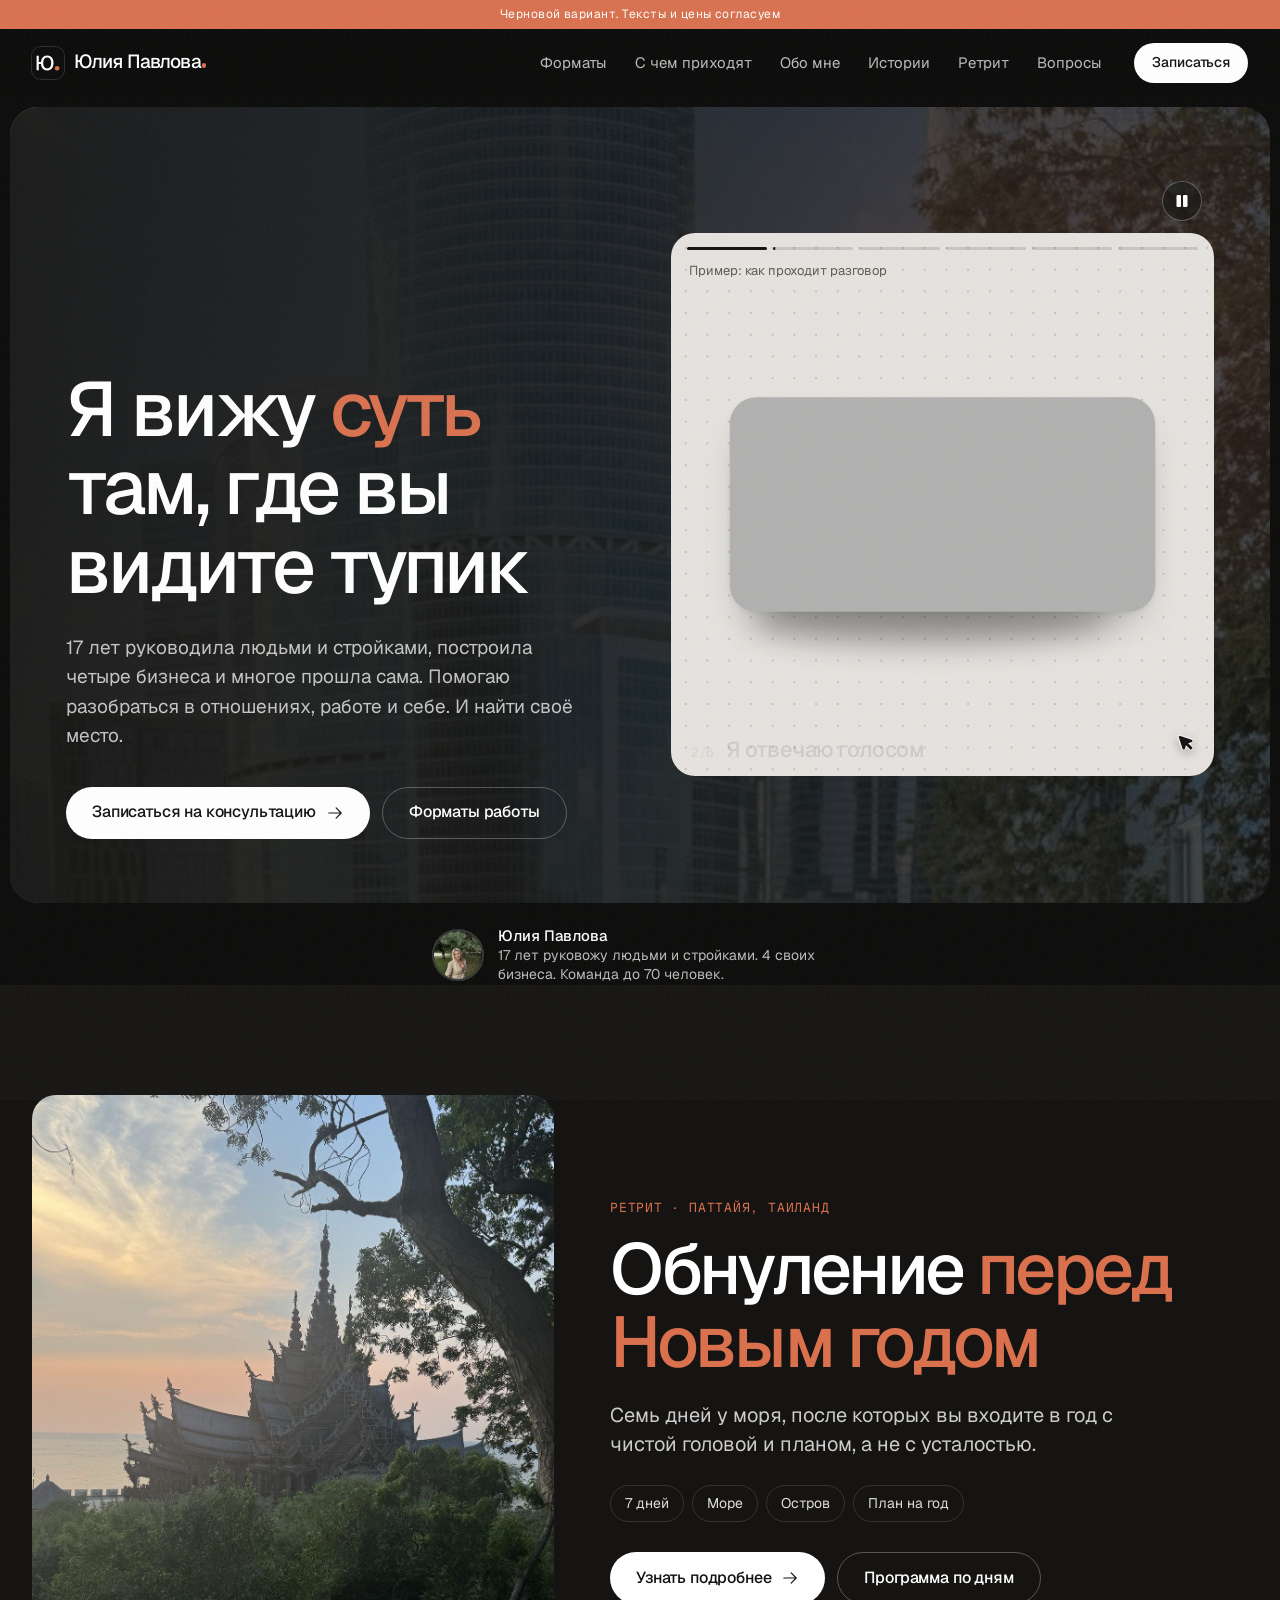
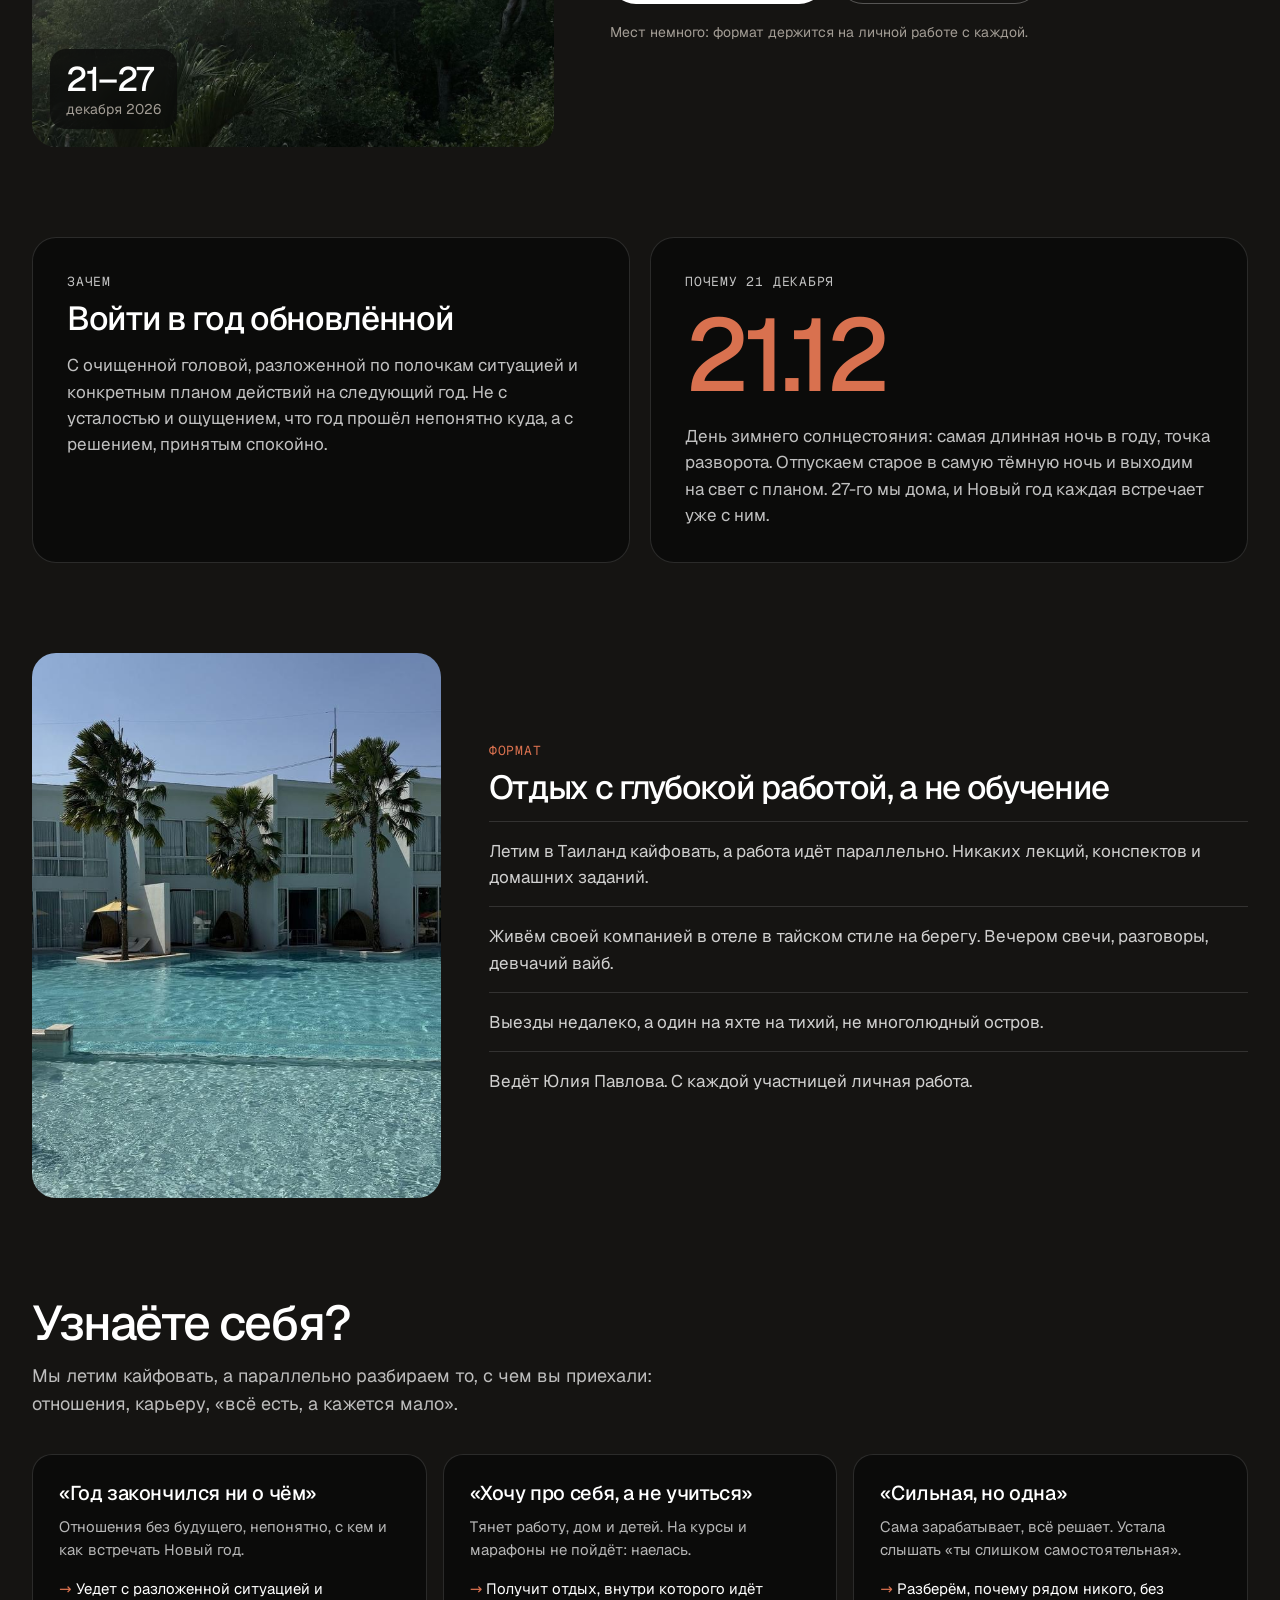
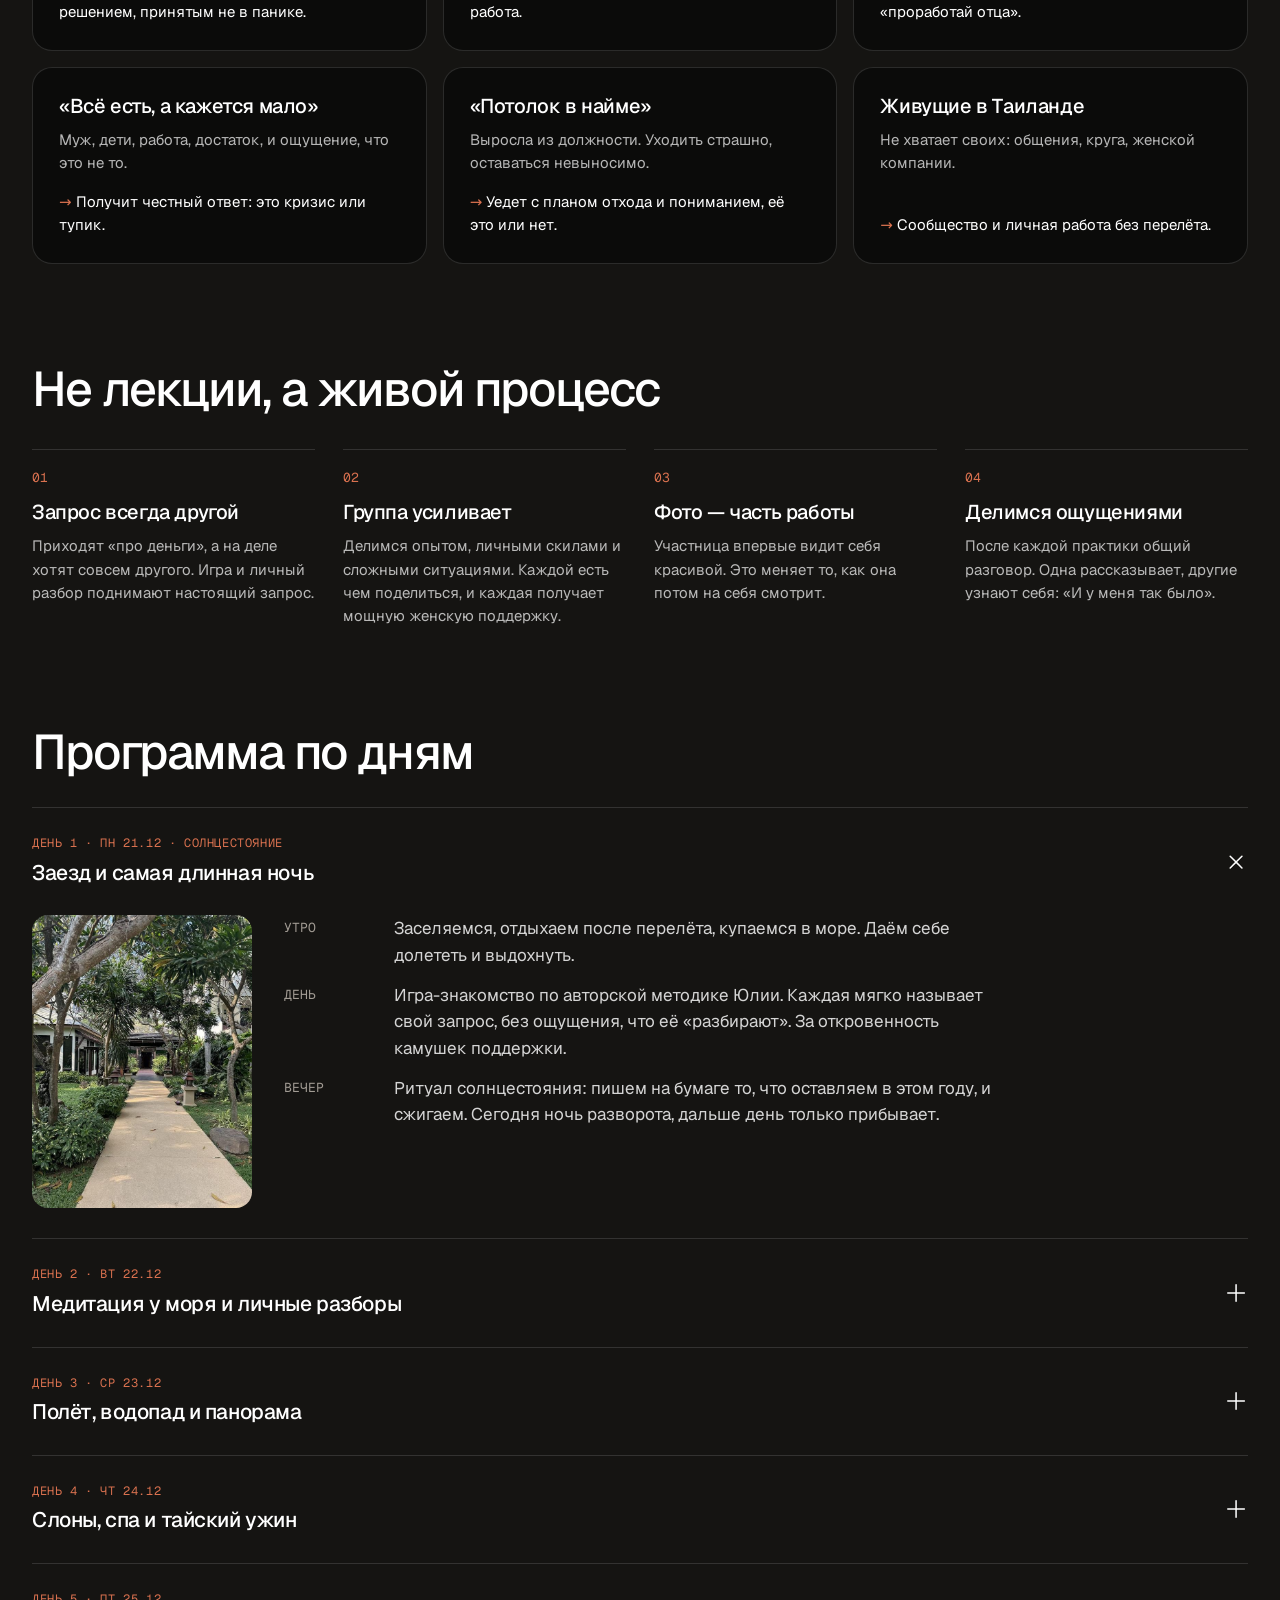
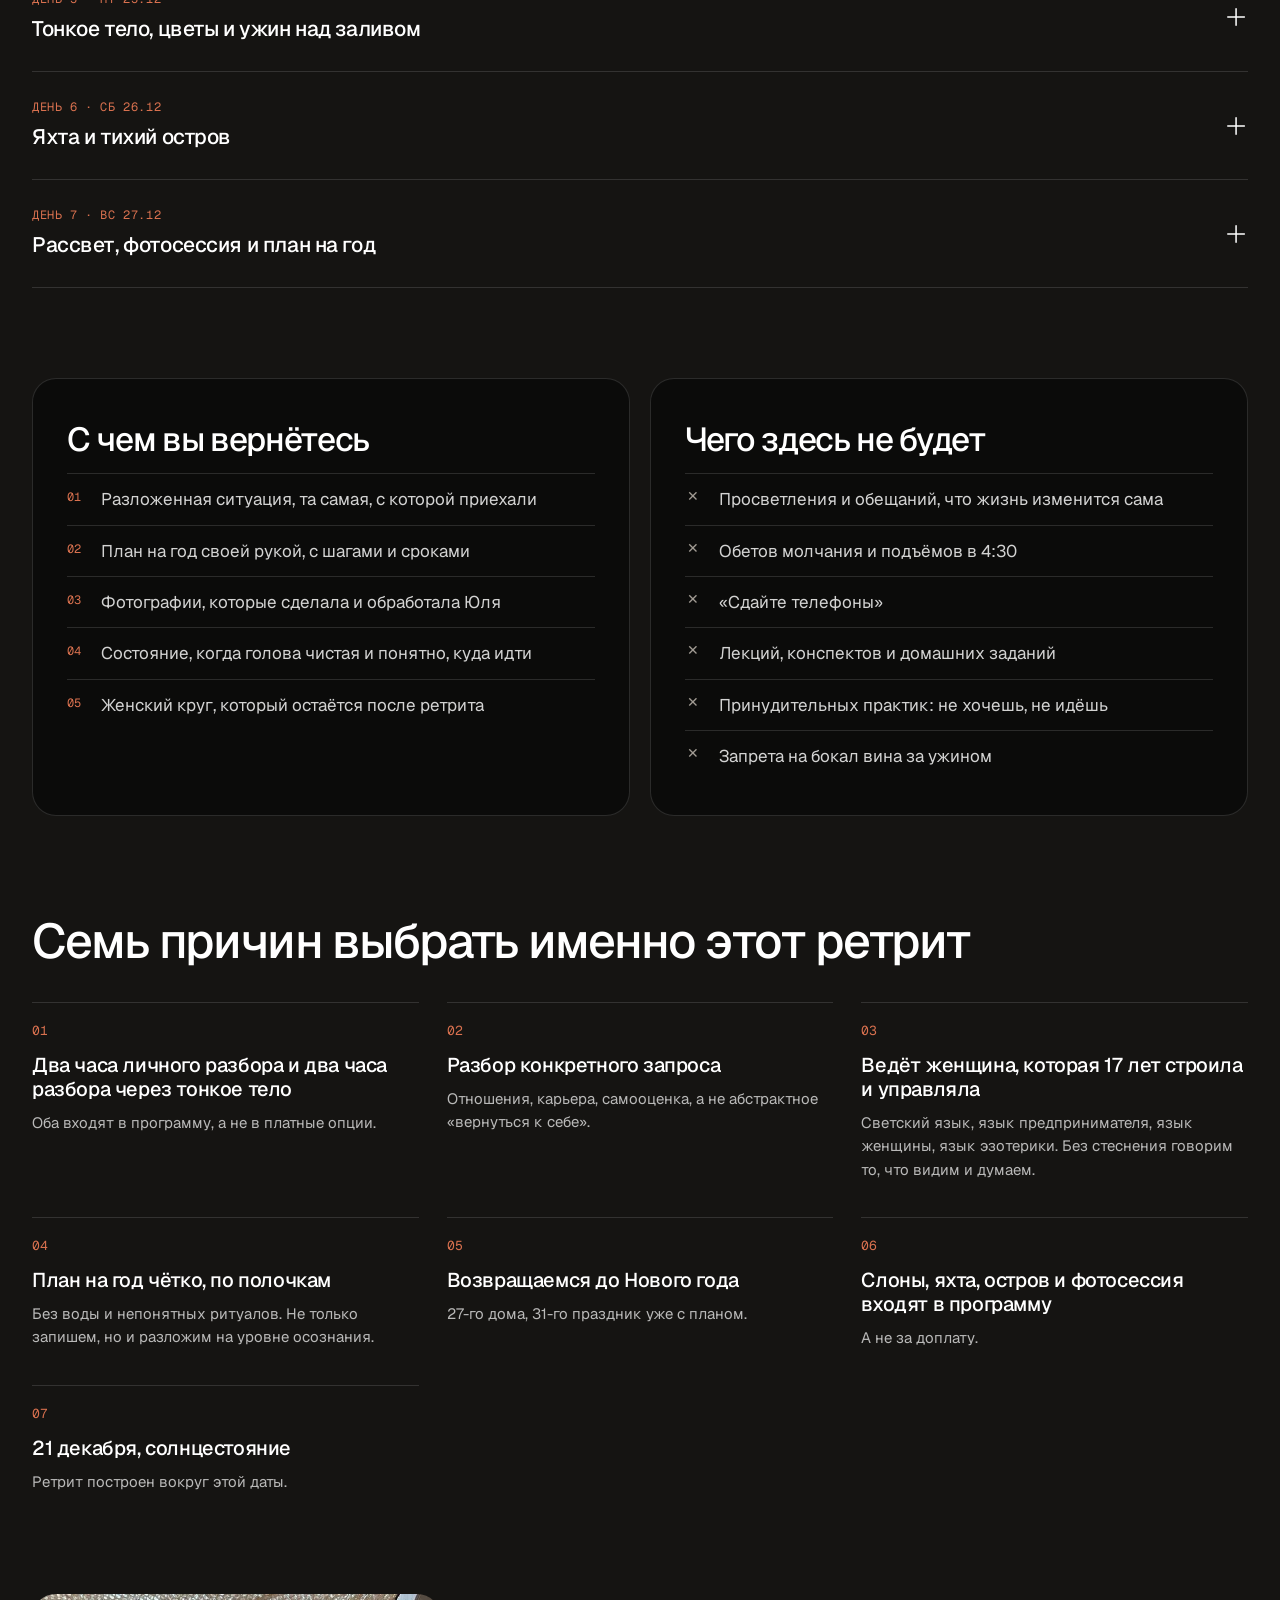
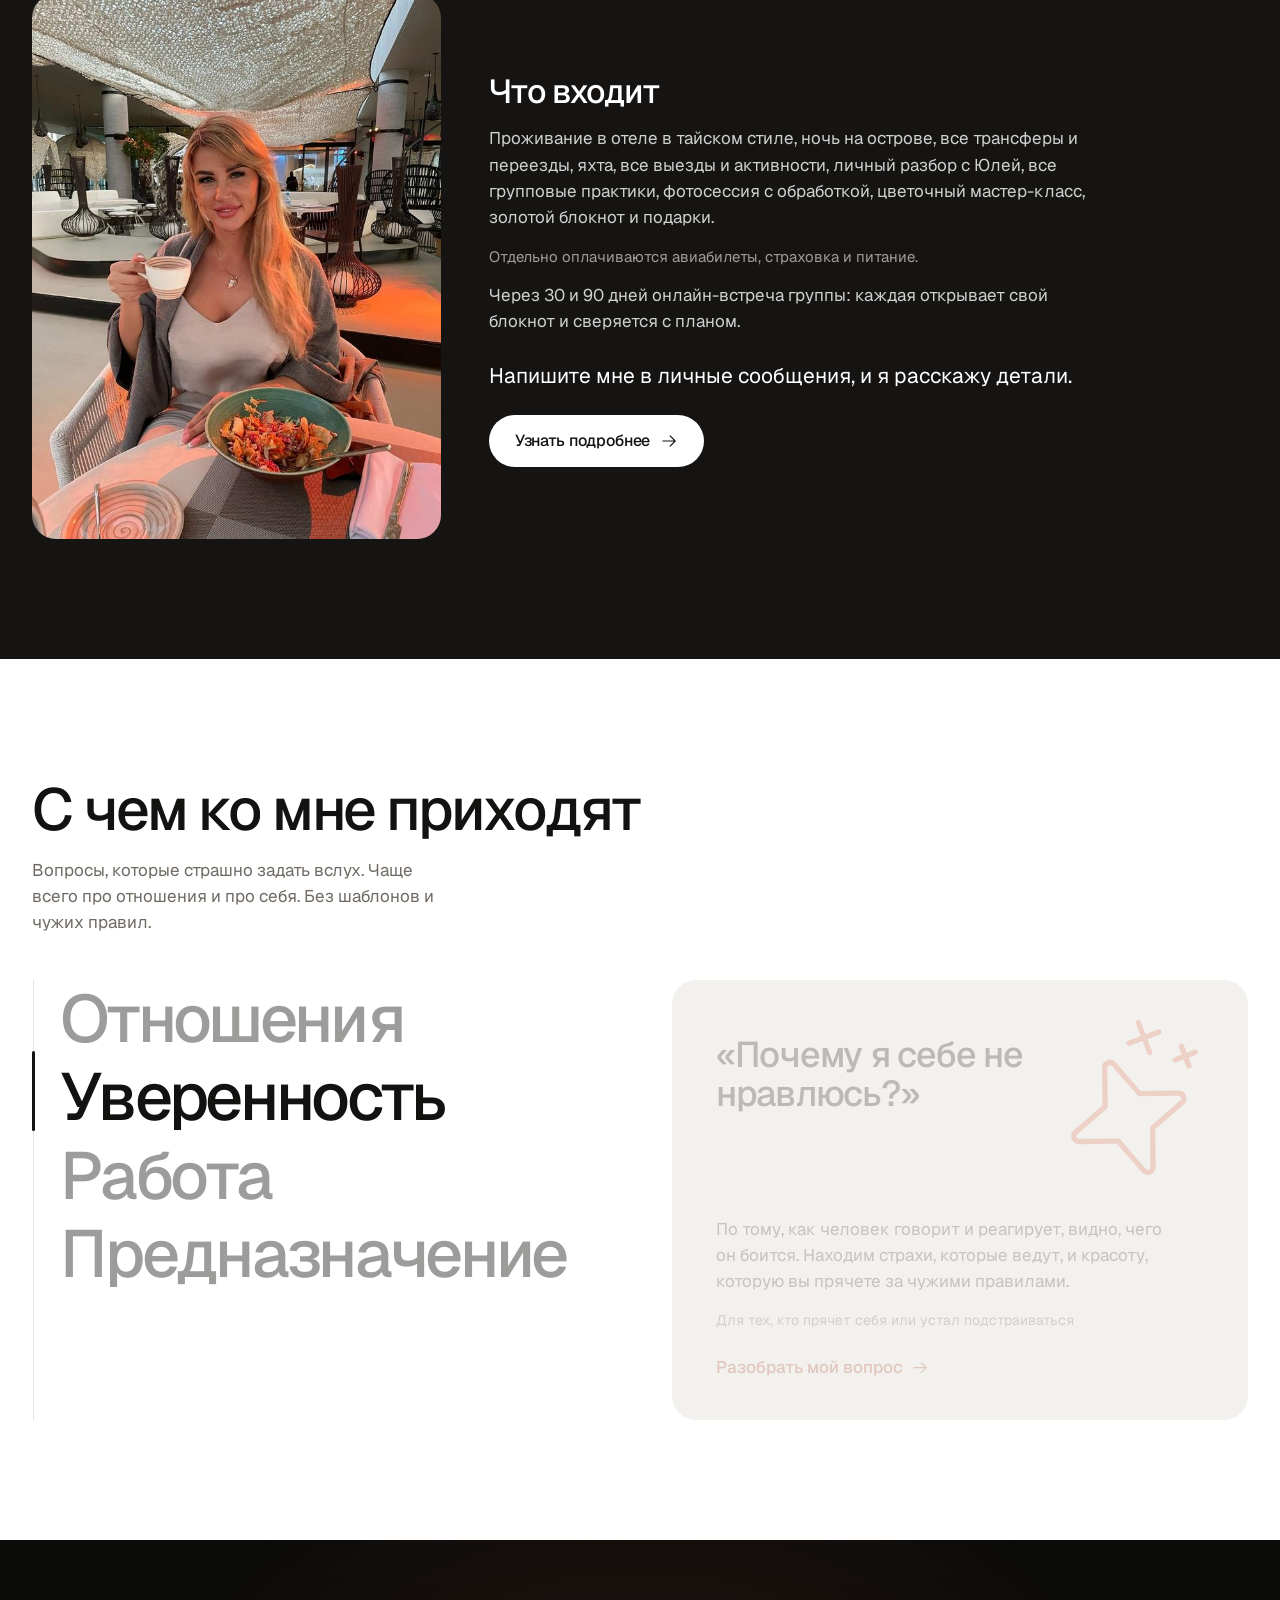
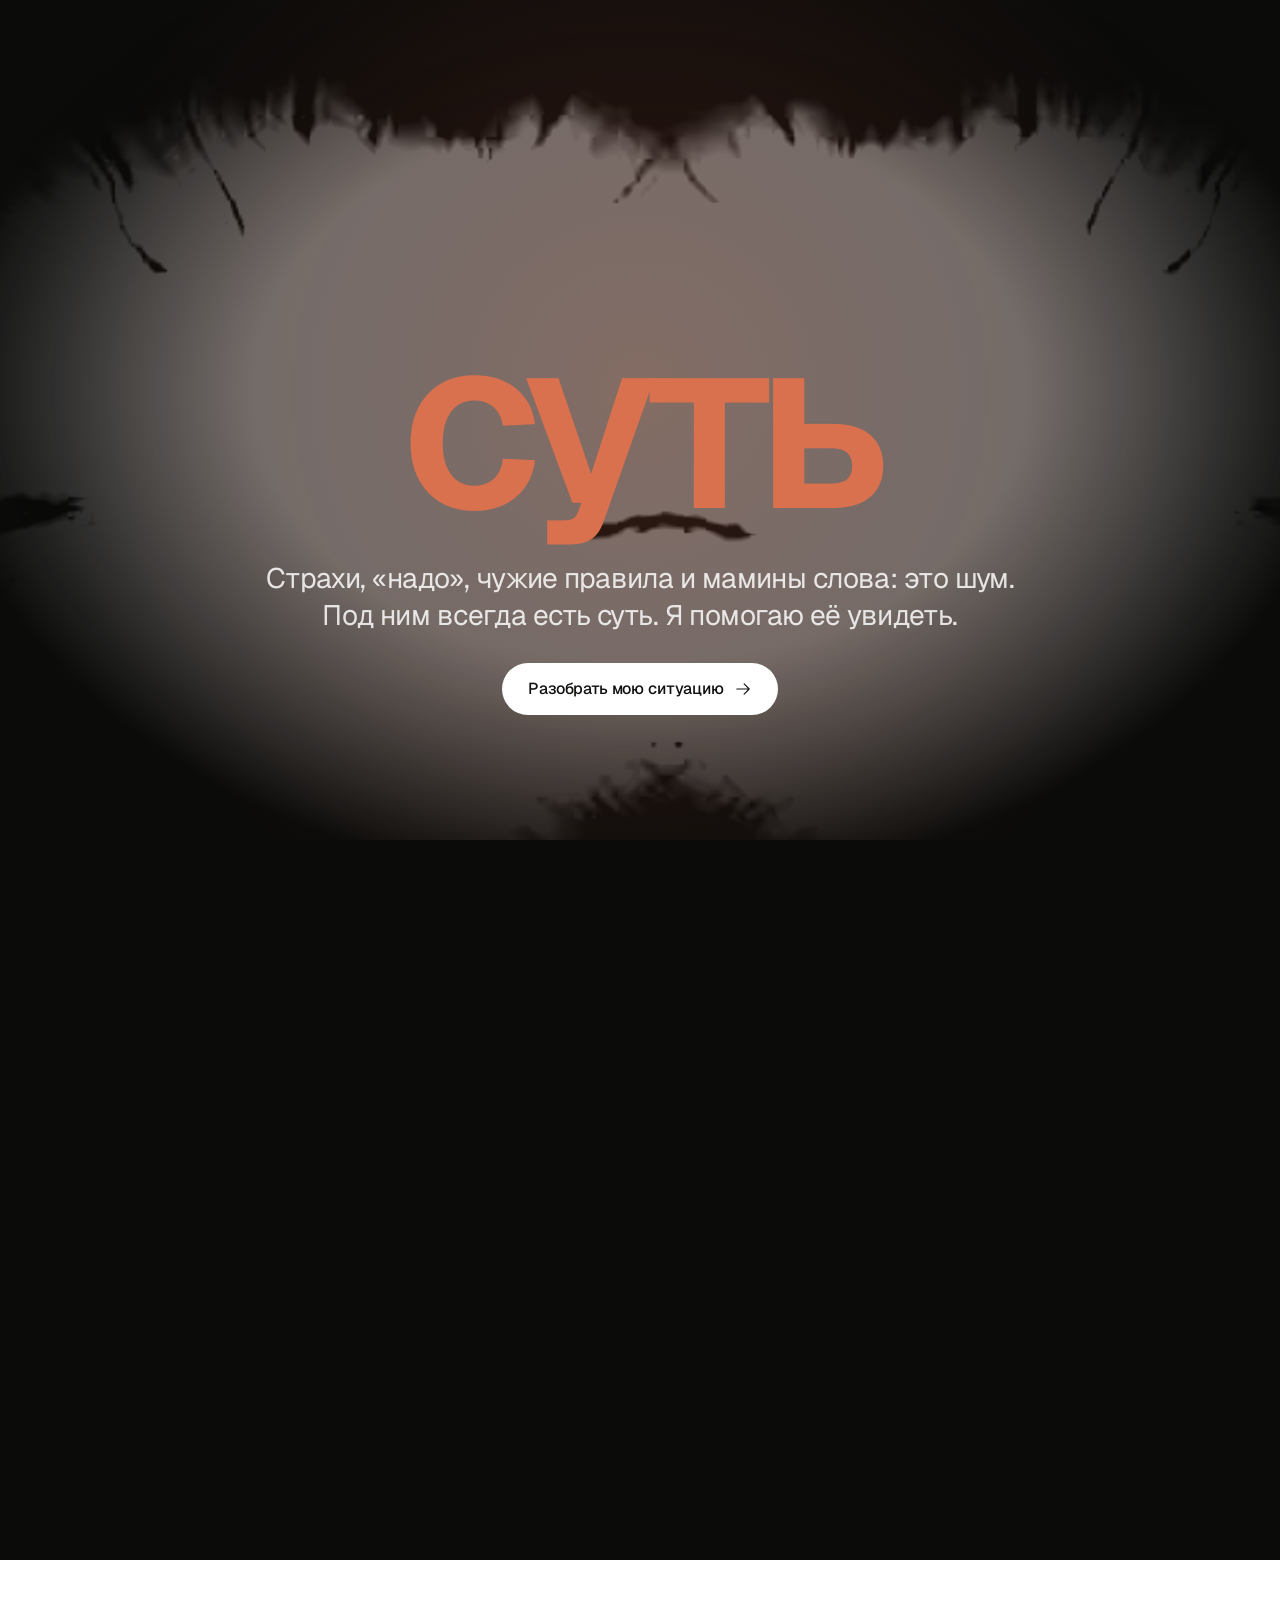
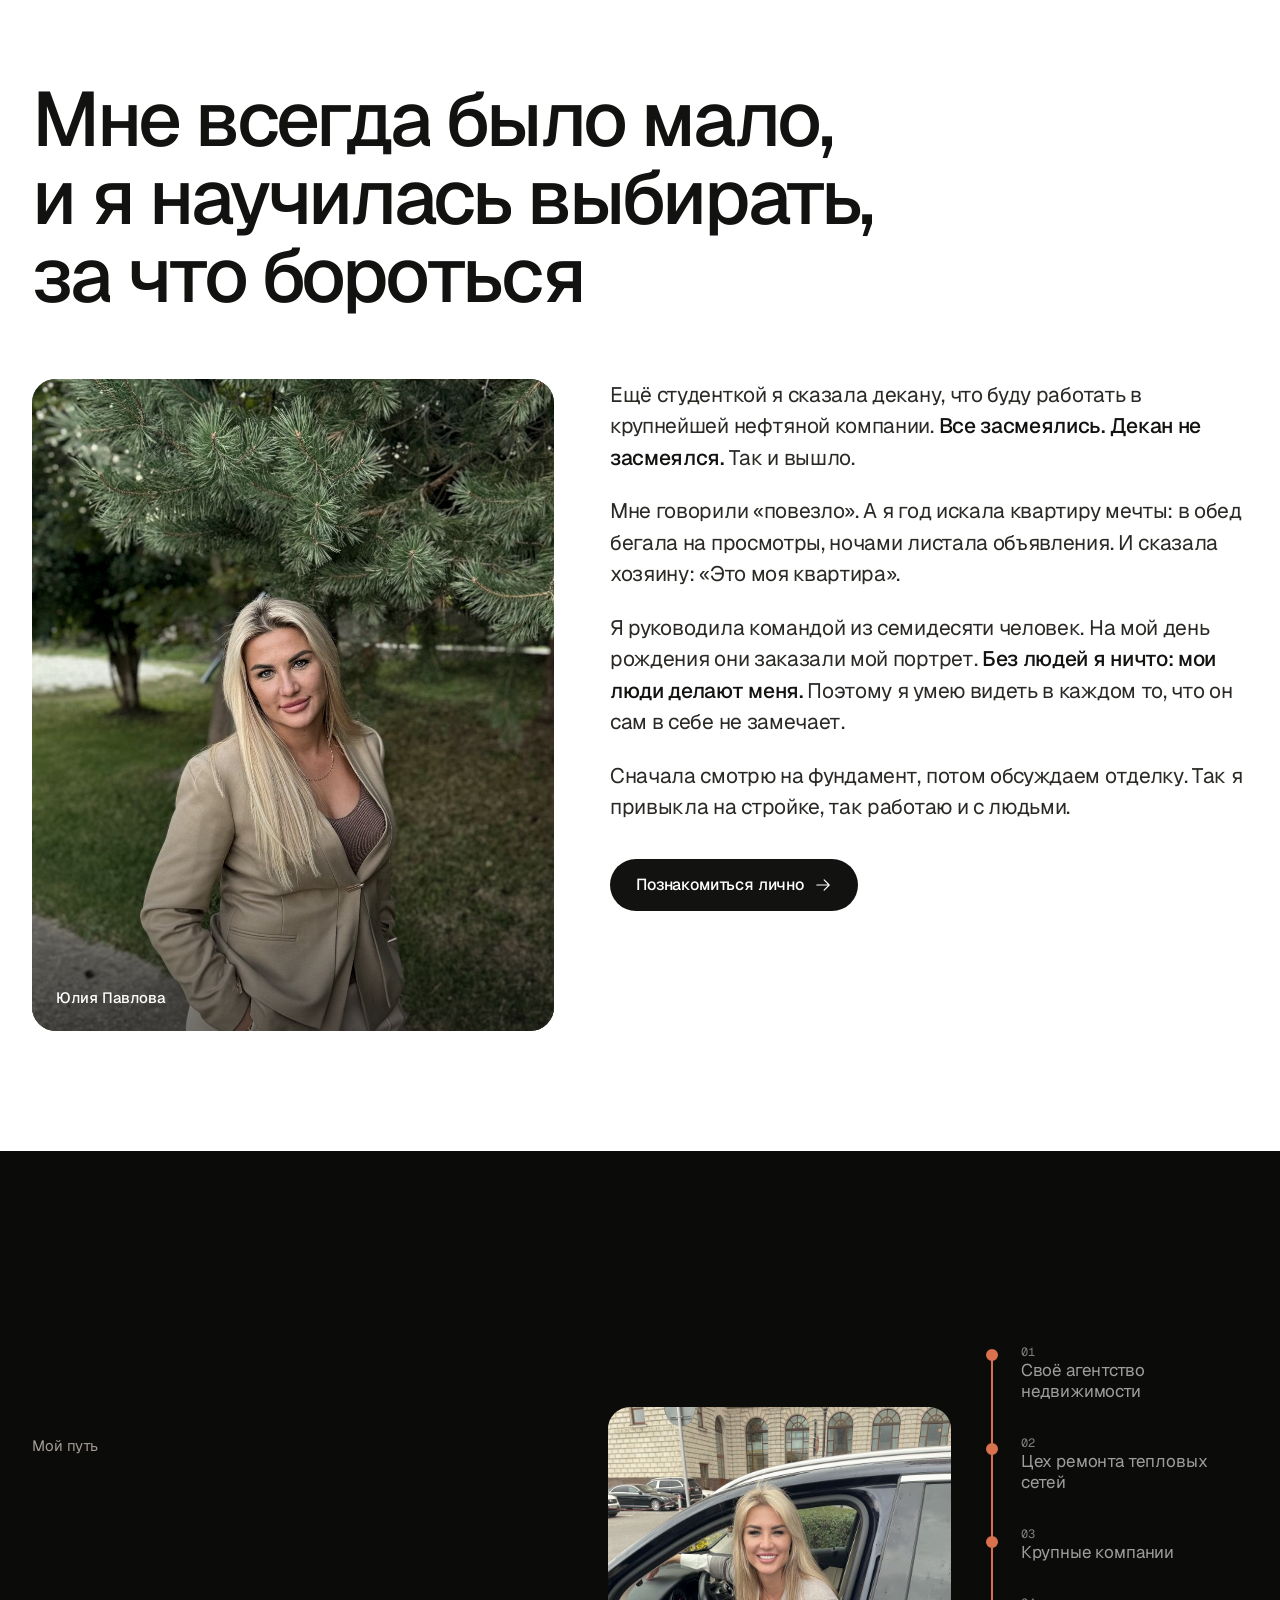
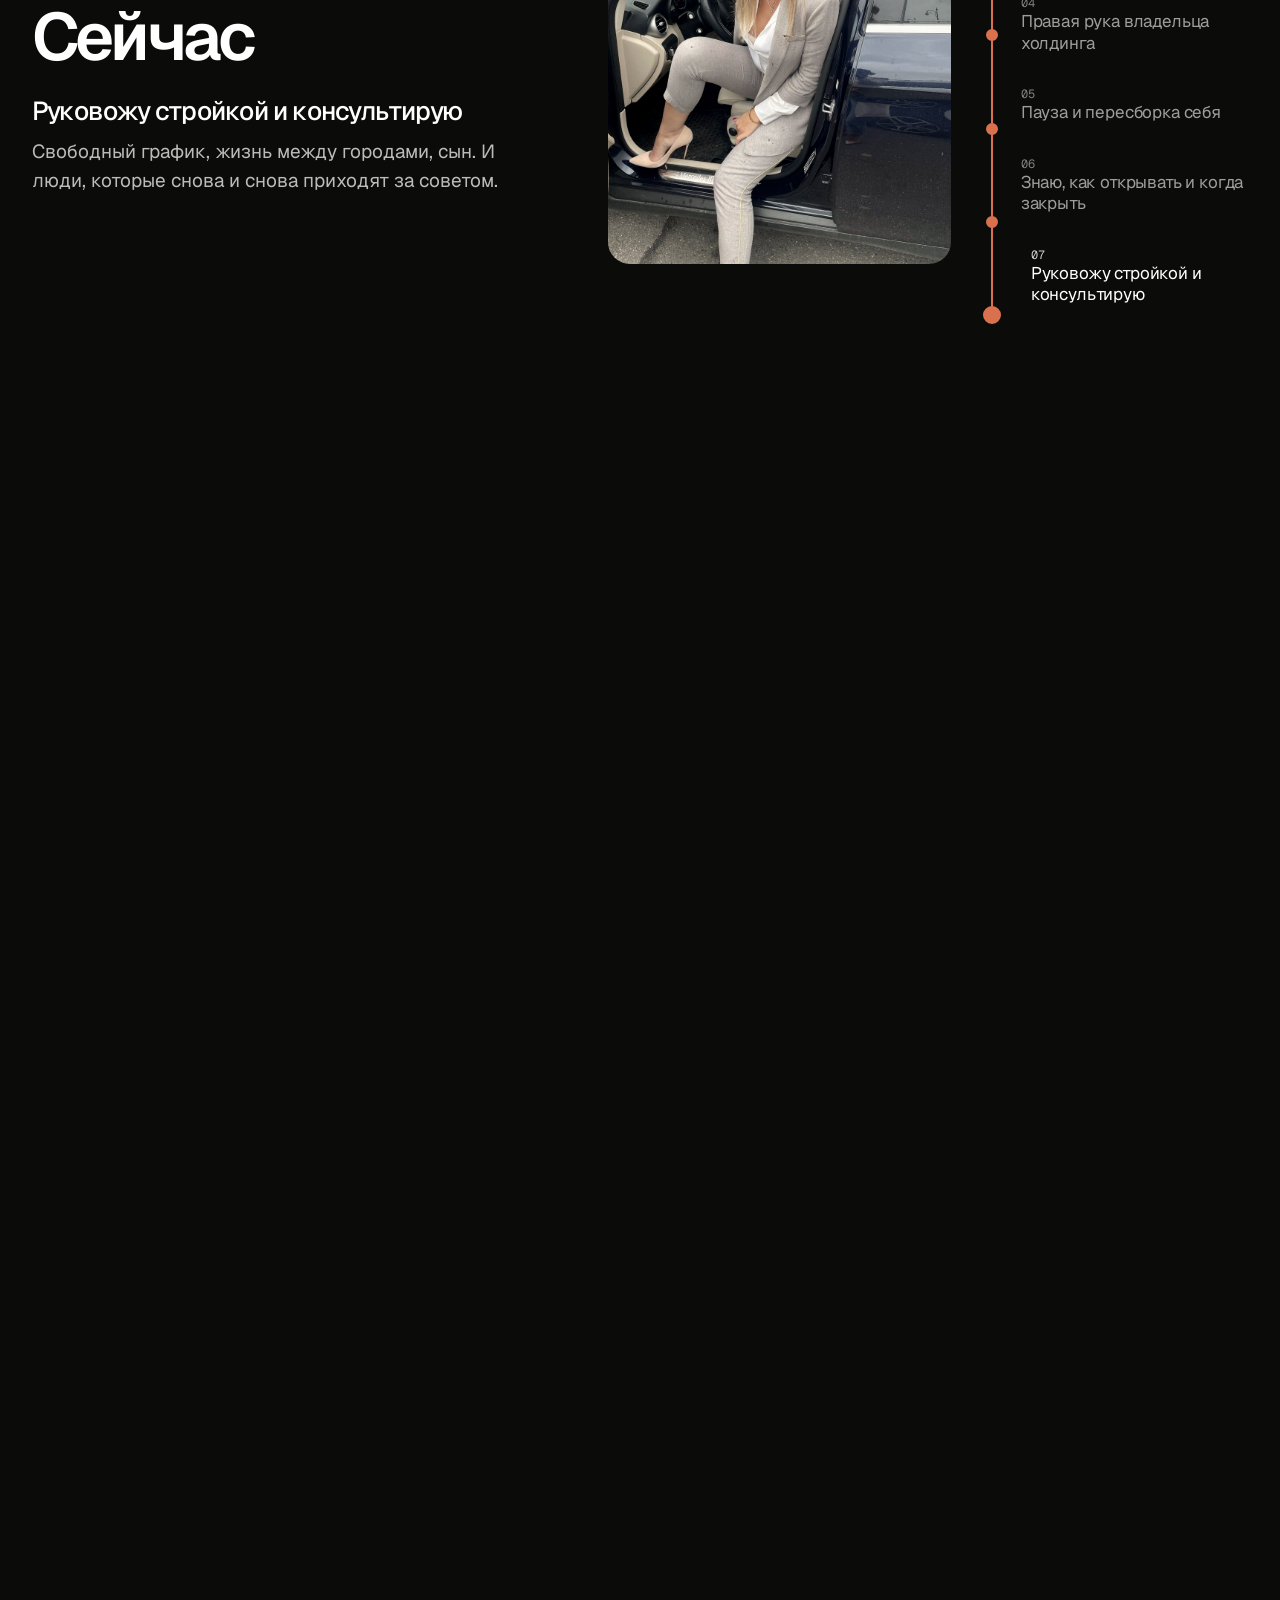
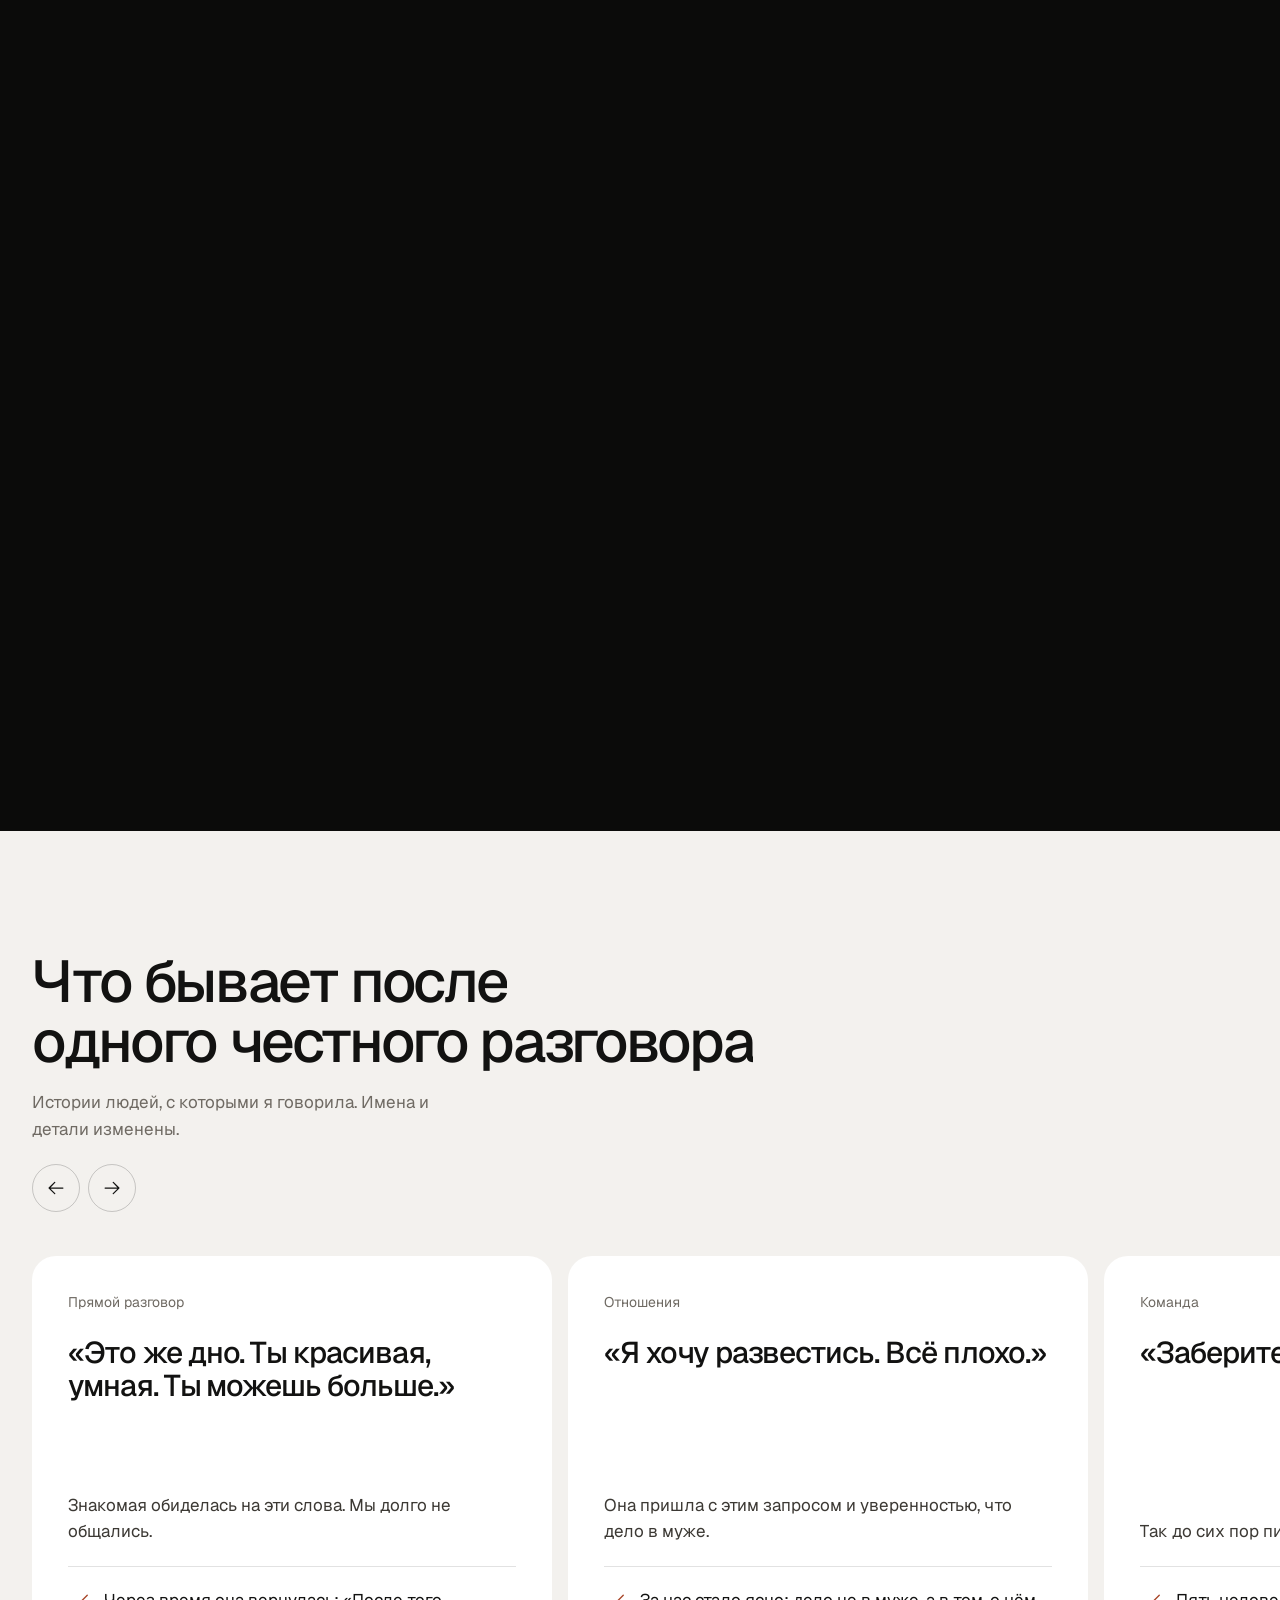
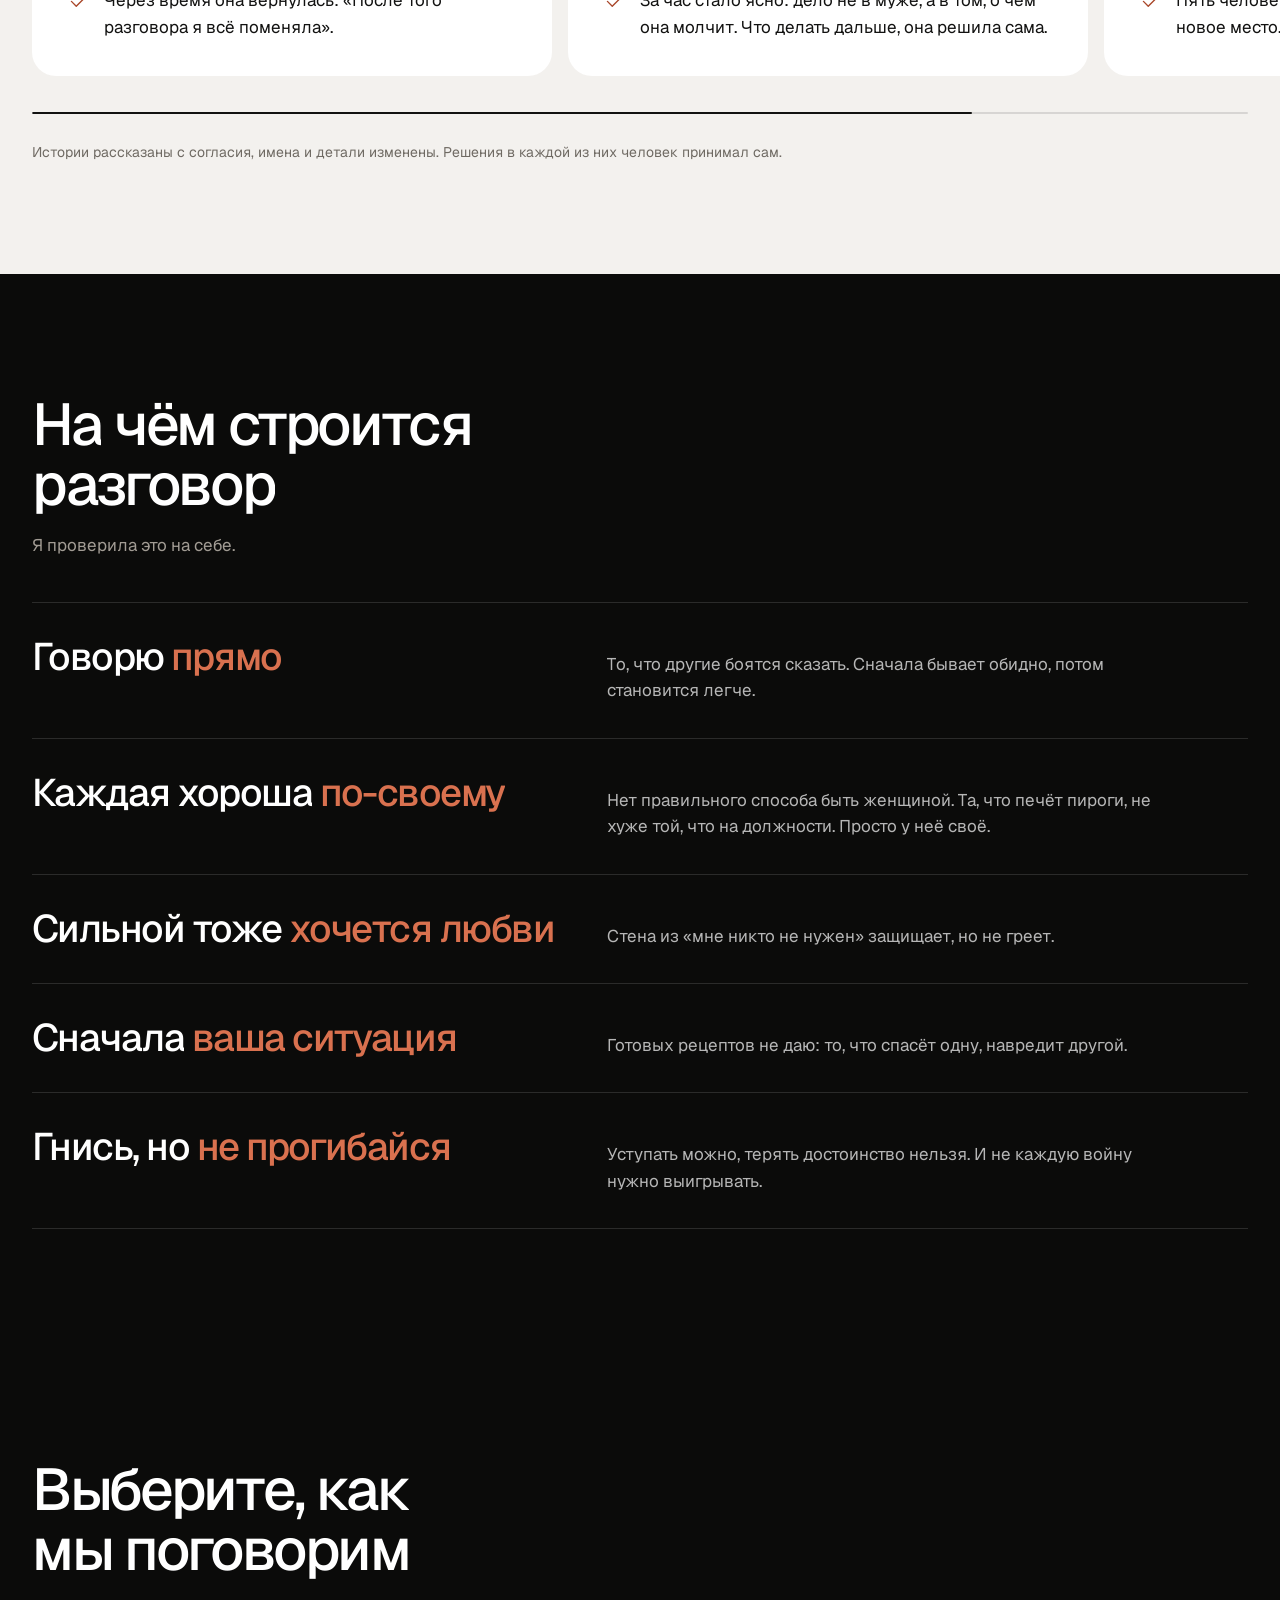
==== commit 9438983e: "Ретрит в Таиланде 21–27.12 вторым экраном: программа по дням, для кого, что входит, без цены; кнопка" ====
--- a/index.html
+++ b/index.html
@@ -224,23 +224,87 @@
 .prow p{color:rgba(255,255,255,.7);max-width:560px}
 @media (hover:hover){.prow:hover h3,.prow:hover p{transform:translateX(16px)}}
 
-/* ============ РЕТРИТ (моушн C) ============ */
-.retreat{position:relative;height:230vh;background:#08080F}
-.ret-pin{position:sticky;top:0;height:100svh;overflow:hidden}
-.ret-vids{position:absolute;inset:0;background:radial-gradient(90% 60% at 70% 75%,rgba(217,113,79,.38),transparent 70%),linear-gradient(180deg,#1b2433 0%,#3a2a33 55%,#120f14 100%)}
-.ret-vids video{position:absolute;inset:0;width:100%;height:100%;object-fit:cover;opacity:0}
-.ret-vids::after{content:"";position:absolute;inset:0;background:linear-gradient(180deg,rgba(8,8,10,.62) 0%,rgba(8,8,10,.28) 45%,rgba(8,8,10,.55) 100%),linear-gradient(90deg,rgba(8,8,10,.5),transparent 60%)}
-.ret-copy{color:#fff}
-
-.ret-copy{position:absolute;inset:0;max-width:1320px;margin:0 auto;padding:13vh 32px 0;pointer-events:none}
-.ret-copy h2{font-size:clamp(56px,10vw,160px);letter-spacing:-.05em}
-.ret-copy .intro{font-size:20px;max-width:520px;margin-top:20px;line-height:1.4}
-.slot{position:relative;margin-top:5vh;height:150px;max-width:620px}
-.sl{position:absolute;left:0;top:0;opacity:0}
-.sl b{display:block;font-family:var(--mono);font-weight:500;font-size:14px;margin-bottom:10px}
-.sl span{font-size:clamp(26px,2.8vw,40px);letter-spacing:-.035em;line-height:1.12;font-weight:500}
-.ret-cta{position:absolute;right:32px;bottom:8vh;pointer-events:auto;opacity:0}
-.ret-clock{position:absolute;right:32px;top:13vh;font-family:var(--mono);font-size:15px}
+/* ============ РЕТРИТ В ТАИЛАНДЕ ============ */
+.trip{background:var(--panel);padding:110px 0 120px;color:#fff}
+.trip .a{color:var(--accent)}
+.trip-kick{font-family:var(--mono);font-size:13px;letter-spacing:.06em;text-transform:uppercase;color:var(--accent)}
+.trip-top{display:grid;grid-template-columns:minmax(0,.9fr) minmax(0,1.1fr);gap:56px;align-items:center}
+.trip-cover{position:relative;margin:0;border-radius:24px;overflow:hidden;aspect-ratio:4/5}
+.trip-cover img{width:100%;height:100%;object-fit:cover}
+.trip-cover figcaption{position:absolute;left:18px;bottom:18px;background:rgba(11,11,10,.72);backdrop-filter:blur(10px);-webkit-backdrop-filter:blur(10px);border-radius:16px;padding:12px 16px;line-height:1.1}
+.trip-cover figcaption b{display:block;font-size:34px;font-weight:500;letter-spacing:-.04em}
+.trip-cover figcaption span{font-size:14px;color:var(--gray-d)}
+.trip-lead h2{font-size:clamp(40px,5.6vw,84px);margin-top:14px}
+.trip-sub{font-size:20px;line-height:1.45;color:rgba(255,255,255,.78);margin-top:22px;max-width:560px}
+.trip-tags{list-style:none;display:flex;flex-wrap:wrap;gap:8px;margin:26px 0 30px}
+.trip-tags li{border:1px solid var(--line-d);border-radius:999px;padding:7px 14px;font-size:14px;color:rgba(255,255,255,.85)}
+.trip .cta{display:flex;flex-wrap:wrap;gap:12px}
+.trip-note{font-size:14px;color:var(--gray-d);margin-top:18px}
+.trip-two{display:grid;grid-template-columns:1fr 1fr;gap:20px;margin-top:90px}
+.trip-box{background:var(--black);border:1px solid var(--line-d);border-radius:24px;padding:34px}
+.trip-box h3,.trip-fmt h3,.trip-end h3{font-size:clamp(26px,2.6vw,36px);margin:10px 0 16px}
+.trip-box p{color:rgba(255,255,255,.75)}
+.trip-big{display:block;font-size:clamp(64px,8vw,110px);font-weight:500;letter-spacing:-.05em;line-height:1;margin:12px 0 16px;color:var(--accent)}
+.trip-fmt{display:grid;grid-template-columns:minmax(0,.7fr) minmax(0,1.3fr);gap:48px;align-items:center;margin-top:90px}
+.trip-fmt img,.trip-end img{width:100%;height:auto;object-position:50% 30%;border-radius:24px;aspect-ratio:3/4;object-fit:cover}
+.trip-list{list-style:none}
+.trip-list li{padding:16px 0;border-top:1px solid var(--line-d);color:rgba(255,255,255,.8)}
+.trip-h3{font-size:clamp(32px,3.8vw,54px);margin-top:100px}
+.trip-intro{color:rgba(255,255,255,.72);max-width:620px;margin-top:14px;font-size:18px}
+.trip-who{display:grid;grid-template-columns:repeat(3,1fr);gap:16px;margin-top:36px}
+.trip-who>div{background:var(--black);border:1px solid var(--line-d);border-radius:20px;padding:26px;display:flex;flex-direction:column}
+.trip-who h4,.trip-steps h4,.trip-why7 h4{font-size:20px;font-weight:500;letter-spacing:-.02em;line-height:1.2}
+.trip-who p{color:rgba(255,255,255,.7);font-size:15px;margin-top:10px}
+.trip-who .res{margin-top:auto;padding-top:16px;color:#fff}
+.trip-who .res::before{content:"→ ";color:var(--accent)}
+.trip-steps,.trip-why7{list-style:none;counter-reset:n;display:grid;grid-template-columns:repeat(4,1fr);gap:28px;margin-top:36px}
+.trip-steps li,.trip-why7 li{counter-increment:n;border-top:1px solid var(--line-d);padding-top:18px}
+.trip-steps li::before,.trip-why7 li::before{content:counter(n,decimal-leading-zero);display:block;font-family:var(--mono);font-size:13px;color:var(--accent);margin-bottom:12px}
+.trip-steps p,.trip-why7 p{color:rgba(255,255,255,.7);font-size:15px;margin-top:10px}
+.trip-why7{grid-template-columns:repeat(3,1fr);row-gap:36px}
+.trip-days{margin-top:30px}
+.trip-days details{border-top:1px solid var(--line-d)}
+.trip-days details:last-child{border-bottom:1px solid var(--line-d)}
+.trip-days summary{align-items:center}
+.trip-days summary span{display:flex;flex-direction:column;gap:4px}
+.trip-days summary small{font-family:var(--mono);font-size:12px;font-weight:400;letter-spacing:.05em;text-transform:uppercase;color:var(--accent)}
+.day{display:grid;grid-template-columns:220px 1fr;gap:32px;padding:0 0 30px;animation:faq-in 200ms var(--ease)}
+.day img{width:100%;height:auto;object-position:50% 35%;border-radius:16px;aspect-ratio:3/4;object-fit:cover}
+.day dl{display:grid;grid-template-columns:90px 1fr;gap:14px 20px;align-content:start;max-width:720px}
+.day dt{font-family:var(--mono);font-size:13px;text-transform:uppercase;color:var(--gray-d);padding-top:3px}
+.day dd{color:rgba(255,255,255,.82)}
+.trip-num,.trip-no{list-style:none;margin-top:6px}
+.trip-num{counter-reset:n}
+.trip-num li,.trip-no li{padding:12px 0 12px 34px;border-top:1px solid var(--line-d);position:relative;color:rgba(255,255,255,.82)}
+.trip-num li{counter-increment:n}
+.trip-num li::before{content:counter(n,decimal-leading-zero);position:absolute;left:0;top:14px;font-family:var(--mono);font-size:12px;color:var(--accent)}
+.trip-no li::before{content:"✕";position:absolute;left:2px;top:12px;color:var(--gray-d);font-size:14px}
+.trip-end{display:grid;grid-template-columns:minmax(0,.7fr) minmax(0,1.3fr);gap:48px;align-items:center;margin-top:100px}
+.trip-end p{color:rgba(255,255,255,.8);max-width:620px}
+.trip-end p+p{margin-top:14px}
+.trip-end .dim{color:var(--gray-d);font-size:15px}
+.trip-end .trip-q{font-size:21px;color:#fff;margin:26px 0 22px}
+@media (max-width:1024px){
+  .trip-top,.trip-fmt,.trip-end{grid-template-columns:1fr;gap:32px}
+  .trip-cover{aspect-ratio:4/3}
+  .trip-fmt img,.trip-end img{aspect-ratio:4/3;max-height:420px}
+  .trip-who,.trip-why7,.trip-steps{grid-template-columns:1fr 1fr}
+}
+@media (max-width:820px){
+  .trip{padding:72px 0 80px}
+  .trip-two{grid-template-columns:1fr;margin-top:56px}
+  .trip-box{padding:24px}
+  .trip-fmt,.trip-end{margin-top:56px}
+  .trip-h3{margin-top:64px}
+  .trip-who,.trip-steps,.trip-why7{grid-template-columns:1fr;gap:24px}
+  .trip-who{gap:12px}
+  .trip .cta .pill{width:100%;justify-content:center}
+  .trip-sub{font-size:17px}
+  .day{grid-template-columns:1fr;gap:18px}
+  .day img{aspect-ratio:16/10}
+  .day dl{grid-template-columns:1fr;gap:4px}
+  .day dd{margin-bottom:12px}
+}
 
 /* ============ КАК ПРОХОДИТ + FAQ ============ */
 .how{padding:120px 0 40px}
@@ -324,12 +388,6 @@
   .rail-list li b{display:none}
   .pb{font-size:clamp(40px,12.5vw,64px)}
   .path-big{height:80px}
-  .ret-copy{padding:11vh 20px 0}
-  .ret-copy .intro{font-size:17px}
-  .ret-clock{right:auto;left:20px;top:auto;bottom:calc(6vh + 70px)}
-  .ret-copy h2{font-size:clamp(44px,13vw,64px)}
-  .ret-cta{left:20px;right:20px;bottom:6vh}
-  .ret-cta .pill{width:100%;justify-content:center}
   .final-panel{padding:80px 22px;border-radius:22px}
   summary{font-size:18px}
   .story{font-size:18px}
@@ -351,8 +409,8 @@
 .rm .ps{position:relative !important;opacity:1 !important;transform:none !important;margin-bottom:22px}
 .rm .path-big,.rm .path-pin>.path-photo{display:none}
 .rm .path-pin{display:block !important}
-.rm .focus,.rm .path,.rm .retreat{height:auto}
-.rm .focus-pin,.rm .path-pin,.rm .ret-pin{position:relative;height:auto;min-height:100svh;padding-top:80px;padding-bottom:80px}
+.rm .focus,.rm .path{height:auto}
+.rm .focus-pin,.rm .path-pin{position:relative;height:auto;min-height:100svh;padding-top:80px;padding-bottom:80px}
 .rm .path-big,.rm .path-sub{height:auto;min-height:0}
 .rm .pb,.rm .ps{position:relative}
 /* ---- единая обработка фото ---- */
@@ -561,6 +619,162 @@
 </header>
 <div class="introband"><div class="wrap who"><img src="photos/portrait.jpg" width="52" height="52" alt=""><span><b translate="no">Юлия Павлова</b>17 лет руковожу людьми и стройками. 4 своих бизнеса. Команда до 70 человек.</span></div></div>
 
+<!-- РЕТРИТ В ТАИЛАНДЕ -->
+<section class="trip" id="retreat" aria-labelledby="trip-h">
+  <div class="wrap">
+    <div class="trip-top">
+      <figure class="trip-cover"><img src="photos/retreat/cover.jpg" width="1125" height="1500" alt="Храм на берегу моря в Паттайе на закате" loading="lazy"><figcaption><b>21–27</b><span>декабря 2026</span></figcaption></figure>
+      <div class="trip-lead">
+        <p class="trip-kick">Ретрит · Паттайя, Таиланд</p>
+        <h2 id="trip-h">Обнуление <span class="a">перед Новым годом</span></h2>
+        <p class="trip-sub">Семь дней у моря, после которых вы входите в год с чистой головой и планом, а не с усталостью.</p>
+        <ul class="trip-tags"><li>7 дней</li><li>Море</li><li>Остров</li><li>План на год</li></ul>
+        <div class="cta"><a class="pill w" href="https://t.me/YUA1325" target="_blank" rel="noopener">Узнать подробнее <svg class="ph" viewBox="0 0 256 256" fill="currentColor" aria-hidden="true"><path d="M221.66,133.66l-72,72a8,8,0,0,1-11.32-11.32L196.69,136H40a8,8,0,0,1,0-16H196.69L138.34,61.66a8,8,0,0,1,11.32-11.32l72,72A8,8,0,0,1,221.66,133.66Z"/></svg></a><a class="pill o" href="#trip-days">Программа по дням</a></div>
+        <p class="trip-note">Мест немного: формат держится на личной работе с каждой.</p>
+      </div>
+    </div>
+
+    <div class="trip-two">
+      <div class="trip-box">
+        <p class="trip-kick">Зачем</p>
+        <h3>Войти в год обновлённой</h3>
+        <p>С очищенной головой, разложенной по полочкам ситуацией и конкретным планом действий на следующий год. Не с усталостью и ощущением, что год прошёл непонятно куда, а с решением, принятым спокойно.</p>
+      </div>
+      <div class="trip-box trip-date">
+        <p class="trip-kick">Почему 21 декабря</p>
+        <b class="trip-big">21.12</b>
+        <p>День зимнего солнцестояния: самая длинная ночь в году, точка разворота. Отпускаем старое в самую тёмную ночь и выходим на свет с планом. 27-го мы дома, и Новый год каждая встречает уже с ним.</p>
+      </div>
+    </div>
+
+    <div class="trip-fmt">
+      <img src="photos/retreat/hotel.jpg" width="640" height="853" alt="Бассейн отеля среди пальм" loading="lazy">
+      <div>
+        <p class="trip-kick">Формат</p>
+        <h3>Отдых с глубокой работой, а не обучение</h3>
+        <ul class="trip-list">
+          <li>Летим в Таиланд кайфовать, а работа идёт параллельно. Никаких лекций, конспектов и домашних заданий.</li>
+          <li>Живём своей компанией в отеле в тайском стиле на берегу. Вечером свечи, разговоры, девчачий вайб.</li>
+          <li>Выезды недалеко, а один на яхте на тихий, не многолюдный остров.</li>
+          <li>Ведёт Юлия Павлова. С каждой участницей личная работа.</li>
+        </ul>
+      </div>
+    </div>
+
+    <h3 class="trip-h3">Узнаёте себя?</h3>
+    <p class="trip-intro">Мы летим кайфовать, а параллельно разбираем то, с чем вы приехали: отношения, карьеру, «всё есть, а кажется мало».</p>
+    <div class="trip-who">
+      <div><h4>«Год закончился ни о чём»</h4><p>Отношения без будущего, непонятно, с кем и как встречать Новый год.</p><p class="res">Уедет с разложенной ситуацией и решением, принятым не в панике.</p></div>
+      <div><h4>«Хочу про себя, а не учиться»</h4><p>Тянет работу, дом и детей. На курсы и марафоны не пойдёт: наелась.</p><p class="res">Получит отдых, внутри которого идёт работа.</p></div>
+      <div><h4>«Сильная, но одна»</h4><p>Сама зарабатывает, всё решает. Устала слышать «ты слишком самостоятельная».</p><p class="res">Разберём, почему рядом никого, без «проработай отца».</p></div>
+      <div><h4>«Всё есть, а кажется мало»</h4><p>Муж, дети, работа, достаток, и ощущение, что это не то.</p><p class="res">Получит честный ответ: это кризис или тупик.</p></div>
+      <div><h4>«Потолок в найме»</h4><p>Выросла из должности. Уходить страшно, оставаться невыносимо.</p><p class="res">Уедет с планом отхода и пониманием, её это или нет.</p></div>
+      <div><h4>Живущие в Таиланде</h4><p>Не хватает своих: общения, круга, женской компании.</p><p class="res">Сообщество и личная работа без перелёта.</p></div>
+    </div>
+
+    <h3 class="trip-h3">Не лекции, а живой процесс</h3>
+    <ol class="trip-steps">
+      <li><h4>Запрос всегда другой</h4><p>Приходят «про деньги», а на деле хотят совсем другого. Игра и личный разбор поднимают настоящий запрос.</p></li>
+      <li><h4>Группа усиливает</h4><p>Делимся опытом, личными скилами и сложными ситуациями. Каждой есть чем поделиться, и каждая получает мощную женскую поддержку.</p></li>
+      <li><h4>Фото — часть работы</h4><p>Участница впервые видит себя красивой. Это меняет то, как она потом на себя смотрит.</p></li>
+      <li><h4>Делимся ощущениями</h4><p>После каждой практики общий разговор. Одна рассказывает, другие узнают себя: «И у меня так было».</p></li>
+    </ol>
+
+    <h3 class="trip-h3" id="trip-days">Программа по дням</h3>
+    <div class="trip-days">
+      <details open><summary><span><small>День 1 · пн 21.12 · солнцестояние</small>Заезд и самая длинная ночь</span><svg class="ph" viewBox="0 0 256 256" fill="currentColor" aria-hidden="true"><path d="M224,128a8,8,0,0,1-8,8H136v80a8,8,0,0,1-16,0V136H40a8,8,0,0,1,0-16h80V40a8,8,0,0,1,16,0v80h80A8,8,0,0,1,224,128Z"/></svg></summary>
+        <div class="day"><img src="photos/retreat/d1.jpg" width="640" height="853" alt="" loading="lazy"><dl>
+          <dt>Утро</dt><dd>Заселяемся, отдыхаем после перелёта, купаемся в море. Даём себе долететь и выдохнуть.</dd>
+          <dt>День</dt><dd>Игра-знакомство по авторской методике Юлии. Каждая мягко называет свой запрос, без ощущения, что её «разбирают». За откровенность камушек поддержки.</dd>
+          <dt>Вечер</dt><dd>Ритуал солнцестояния: пишем на бумаге то, что оставляем в этом году, и сжигаем. Сегодня ночь разворота, дальше день только прибывает.</dd>
+        </dl></div></details>
+      <details><summary><span><small>День 2 · вт 22.12</small>Медитация у моря и личные разборы</span><svg class="ph" viewBox="0 0 256 256" fill="currentColor" aria-hidden="true"><path d="M224,128a8,8,0,0,1-8,8H136v80a8,8,0,0,1-16,0V136H40a8,8,0,0,1,0-16h80V40a8,8,0,0,1,16,0v80h80A8,8,0,0,1,224,128Z"/></svg></summary>
+        <div class="day"><img src="photos/retreat/d2.jpg" width="640" height="853" alt="" loading="lazy"><dl>
+          <dt>Утро</dt><dd>Медитация у моря.</dd>
+          <dt>День</dt><dd>Личные разборы с Юлей, по два часа с каждой, по записи. Кто не на разборе, отдыхает: бассейн, массаж, море.</dd>
+          <dt>Вечер</dt><dd>Красиво одеваемся и едем в бич-клаб на берегу: фото, разговоры про отношения, опыт и сложные ситуации. Каждой есть чем поделиться и получить мощную женскую поддержку.</dd>
+        </dl></div></details>
+      <details><summary><span><small>День 3 · ср 23.12</small>Полёт, водопад и панорама</span><svg class="ph" viewBox="0 0 256 256" fill="currentColor" aria-hidden="true"><path d="M224,128a8,8,0,0,1-8,8H136v80a8,8,0,0,1-16,0V136H40a8,8,0,0,1,0-16h80V40a8,8,0,0,1,16,0v80h80A8,8,0,0,1,224,128Z"/></svg></summary>
+        <div class="day"><img src="photos/retreat/d3.jpg" width="640" height="853" alt="" loading="lazy"><dl>
+          <dt>Утро</dt><dd>«Полёт гиббона» в верёвочном парке. Задание одно: прокричаться в полёте. Многие впервые за годы кричат в голос.</dd>
+          <dt>День</dt><dd>Водопад. Встаём под воду и представляем своё: одна смывает старые отношения, другая принимает поток изобилия. После делимся ощущениями.</dd>
+          <dt>Вечер</dt><dd>Ресторан на высоте: панорама, разговоры, итоги дня.</dd>
+        </dl></div></details>
+      <details><summary><span><small>День 4 · чт 24.12</small>Слоны, спа и тайский ужин</span><svg class="ph" viewBox="0 0 256 256" fill="currentColor" aria-hidden="true"><path d="M224,128a8,8,0,0,1-8,8H136v80a8,8,0,0,1-16,0V136H40a8,8,0,0,1,0-16h80V40a8,8,0,0,1,16,0v80h80A8,8,0,0,1,224,128Z"/></svg></summary>
+        <div class="day"><img src="photos/retreat/d4.jpg" width="640" height="853" alt="" loading="lazy"><dl>
+          <dt>Утро</dt><dd>Купание со слонами только своей компанией, в деревне слонов. В Таиланде слоны считаются священными. Сопротивляться мощной силе слона, когда он окунает тебя в воду, невозможно: остаётся довериться и отключить контроль.</dd>
+          <dt>День</dt><dd>Крутейшее спа: расслабиться и смыть с себя остатки сомнений.</dd>
+          <dt>Вечер</dt><dd>Ужин в ресторане для местных: свежий улов, настоящая тайская кухня, никаких туристов. А потом посиделки при свечах.</dd>
+        </dl></div></details>
+      <details><summary><span><small>День 5 · пт 25.12</small>Тонкое тело, цветы и ужин над заливом</span><svg class="ph" viewBox="0 0 256 256" fill="currentColor" aria-hidden="true"><path d="M224,128a8,8,0,0,1-8,8H136v80a8,8,0,0,1-16,0V136H40a8,8,0,0,1,0-16h80V40a8,8,0,0,1,16,0v80h80A8,8,0,0,1,224,128Z"/></svg></summary>
+        <div class="day"><img src="photos/retreat/d5.jpg" width="640" height="960" alt="" loading="lazy"><dl>
+          <dt>Утро</dt><dd>Кроме личного разбора работаем с тонким телом и душой: тайны рода, кармические привязки, мистические жизненные ситуации, чистка тонкого тела. Без чёрной магии и ритуалистики, только чистый разум и лёгкое погружение в эзотерику.</dd>
+          <dt>День</dt><dd>Цветочный мастер-класс. Когда работаешь руками с живыми цветами, негативные мысли отключаются, остаётся творчество и осмысление всего, что разобрали.</dd>
+          <dt>Вечер</dt><dd>Ужин на террасе с панорамой на залив: красивые образы, последние съёмки в городе, разговор о том, что изменилось за эти дни.</dd>
+        </dl></div></details>
+      <details><summary><span><small>День 6 · сб 26.12</small>Яхта и тихий остров</span><svg class="ph" viewBox="0 0 256 256" fill="currentColor" aria-hidden="true"><path d="M224,128a8,8,0,0,1-8,8H136v80a8,8,0,0,1-16,0V136H40a8,8,0,0,1,0-16h80V40a8,8,0,0,1,16,0v80h80A8,8,0,0,1,224,128Z"/></svg></summary>
+        <div class="day"><img src="photos/retreat/d6.jpg" width="640" height="518" alt="" loading="lazy"><dl>
+          <dt>Утро</dt><dd>Яхта на тихий остров: метафорические карты, фрукты, шампанское, открытое море.</dd>
+          <dt>День</dt><dd>Заселяемся в домик у воды. Море, белый песок и никакой толпы.</dd>
+          <dt>Вечер</dt><dd>Медитация по чакрам на деньги и на отношения. Ночуем у моря.</dd>
+        </dl></div></details>
+      <details><summary><span><small>День 7 · вс 27.12</small>Рассвет, фотосессия и план на год</span><svg class="ph" viewBox="0 0 256 256" fill="currentColor" aria-hidden="true"><path d="M224,128a8,8,0,0,1-8,8H136v80a8,8,0,0,1-16,0V136H40a8,8,0,0,1,0-16h80V40a8,8,0,0,1,16,0v80h80A8,8,0,0,1,224,128Z"/></svg></summary>
+        <div class="day"><img src="photos/retreat/d7.jpg" width="640" height="800" alt="" loading="lazy"><dl>
+          <dt>Утро</dt><dd>Рассвет и белый песок. Прогулка и фотосессия: Юля ставит позы, снимает и обрабатывает сама. Многие впервые видят себя такими.</dd>
+          <dt>День</dt><dd>Каждая пишет план на следующий год в золотом блокноте: что решила, какие шаги, в какие сроки. И вслух говорит, с чем уезжает.</dd>
+          <dt>Вечер</dt><dd>Возвращаемся на материк и улетаем домой. 31-го Новый год уже с планом.</dd>
+        </dl></div></details>
+    </div>
+
+    <div class="trip-two">
+      <div class="trip-box">
+        <h3>С чем вы вернётесь</h3>
+        <ol class="trip-num">
+          <li>Разложенная ситуация, та самая, с которой приехали</li>
+          <li>План на год своей рукой, с шагами и сроками</li>
+          <li>Фотографии, которые сделала и обработала Юля</li>
+          <li>Состояние, когда голова чистая и понятно, куда идти</li>
+          <li>Женский круг, который остаётся после ретрита</li>
+        </ol>
+      </div>
+      <div class="trip-box">
+        <h3>Чего здесь не будет</h3>
+        <ul class="trip-no">
+          <li>Просветления и обещаний, что жизнь изменится сама</li>
+          <li>Обетов молчания и подъёмов в 4:30</li>
+          <li>«Сдайте телефоны»</li>
+          <li>Лекций, конспектов и домашних заданий</li>
+          <li>Принудительных практик: не хочешь, не идёшь</li>
+          <li>Запрета на бокал вина за ужином</li>
+        </ul>
+      </div>
+    </div>
+
+    <h3 class="trip-h3">Семь причин выбрать именно этот ретрит</h3>
+    <ol class="trip-why7">
+      <li><h4>Два часа личного разбора и два часа разбора через тонкое тело</h4><p>Оба входят в программу, а не в платные опции.</p></li>
+      <li><h4>Разбор конкретного запроса</h4><p>Отношения, карьера, самооценка, а не абстрактное «вернуться к себе».</p></li>
+      <li><h4>Ведёт женщина, которая 17 лет строила и управляла</h4><p>Светский язык, язык предпринимателя, язык женщины, язык эзотерики. Без стеснения говорим то, что видим и думаем.</p></li>
+      <li><h4>План на год чётко, по полочкам</h4><p>Без воды и непонятных ритуалов. Не только запишем, но и разложим на уровне осознания.</p></li>
+      <li><h4>Возвращаемся до Нового года</h4><p>27-го дома, 31-го праздник уже с планом.</p></li>
+      <li><h4>Слоны, яхта, остров и фотосессия входят в программу</h4><p>А не за доплату.</p></li>
+      <li><h4>21 декабря, солнцестояние</h4><p>Ретрит построен вокруг этой даты.</p></li>
+    </ol>
+
+    <div class="trip-end">
+      <img src="photos/retreat/yulia.jpg" width="640" height="853" alt="Юлия Павлова" loading="lazy">
+      <div>
+        <h3>Что входит</h3>
+        <p>Проживание в отеле в тайском стиле, ночь на острове, все трансферы и переезды, яхта, все выезды и активности, личный разбор с Юлей, все групповые практики, фотосессия с обработкой, цветочный мастер-класс, золотой блокнот и подарки.</p>
+        <p class="dim">Отдельно оплачиваются авиабилеты, страховка и питание.</p>
+        <p>Через 30 и 90 дней онлайн-встреча группы: каждая открывает свой блокнот и сверяется с планом.</p>
+        <p class="trip-q">Напишите мне в личные сообщения, и я расскажу детали.</p>
+        <div class="cta"><a class="pill w" href="https://t.me/YUA1325" target="_blank" rel="noopener">Узнать подробнее <svg class="ph" viewBox="0 0 256 256" fill="currentColor" aria-hidden="true"><path d="M221.66,133.66l-72,72a8,8,0,0,1-11.32-11.32L196.69,136H40a8,8,0,0,1,0-16H196.69L138.34,61.66a8,8,0,0,1,11.32-11.32l72,72A8,8,0,0,1,221.66,133.66Z"/></svg></a></div>
+      </div>
+    </div>
+  </div>
+</section>
+
 <!-- СФЕРЫ -->
 <section class="pillars light" id="spheres">
   <div class="wrap">
@@ -697,11 +911,11 @@
       <span class="go"><span>Цену назову в ответ на сообщение</span><svg class="ph" viewBox="0 0 256 256" fill="currentColor" aria-hidden="true"><path d="M221.66,133.66l-72,72a8,8,0,0,1-11.32-11.32L196.69,136H40a8,8,0,0,1,0-16H196.69L138.34,61.66a8,8,0,0,1,11.32-11.32l72,72A8,8,0,0,1,221.66,133.66Z"/></svg></span>
     </a>
     <a class="fcard ph2" href="#retreat">
-      <span class="fphoto"><img src="photos/flowers-event.jpg" width="853" height="1280" alt="" loading="lazy"></span>
-      <span class="meta">Скоро. Лист ожидания</span>
-      <h3>Ретрит «Перезагрузка»</h3>
-      <p>Несколько дней в женской компании вдали от города: разговоры, тишина и своё.</p>
-      <span class="go"><span>Узнать первой</span><svg class="ph" viewBox="0 0 256 256" fill="currentColor" aria-hidden="true"><path d="M221.66,133.66l-72,72a8,8,0,0,1-11.32-11.32L196.69,136H40a8,8,0,0,1,0-16H196.69L138.34,61.66a8,8,0,0,1,11.32-11.32l72,72A8,8,0,0,1,221.66,133.66Z"/></svg></span>
+      <span class="fphoto"><img src="photos/retreat/d7.jpg" width="640" height="800" alt="" loading="lazy"></span>
+      <span class="meta">21–27 декабря, Паттайя</span>
+      <h3>Ретрит в Таиланде</h3>
+      <p>Семь дней у моря и план на год. Возвращаемся до Нового года.</p>
+      <span class="go"><span>Программа и детали</span><svg class="ph" viewBox="0 0 256 256" fill="currentColor" aria-hidden="true"><path d="M221.66,133.66l-72,72a8,8,0,0,1-11.32-11.32L196.69,136H40a8,8,0,0,1,0-16H196.69L138.34,61.66a8,8,0,0,1,11.32-11.32l72,72A8,8,0,0,1,221.66,133.66Z"/></svg></span>
     </a>
   </div>
   <div class="wrap"><div class="rprog"><i data-rail="r1"></i></div></div>
@@ -731,30 +945,6 @@
       <details><summary>Вы будете говорить жёстко?<svg class="ph" viewBox="0 0 256 256" fill="currentColor" aria-hidden="true"><path d="M224,128a8,8,0,0,1-8,8H136v80a8,8,0,0,1-16,0V136H40a8,8,0,0,1,0-16h80V40a8,8,0,0,1,16,0v80h80A8,8,0,0,1,224,128Z"/></svg></summary><p>Честно. Без грубости, но и без сахара: так быстрее доходим до сути.</p></details>
       <details><summary>Кому я не подойду?<svg class="ph" viewBox="0 0 256 256" fill="currentColor" aria-hidden="true"><path d="M224,128a8,8,0,0,1-8,8H136v80a8,8,0,0,1-16,0V136H40a8,8,0,0,1,0-16h80V40a8,8,0,0,1,16,0v80h80A8,8,0,0,1,224,128Z"/></svg></summary><p>Если нужна та, кто скажет «ты во всём права», это не ко мне. Если тяжёлое состояние или горе, сначала к врачу или психотерапевту: я их не заменяю.</p></details>
       <details><summary>Вы гарантируете результат?<svg class="ph" viewBox="0 0 256 256" fill="currentColor" aria-hidden="true"><path d="M224,128a8,8,0,0,1-8,8H136v80a8,8,0,0,1-16,0V136H40a8,8,0,0,1,0-16h80V40a8,8,0,0,1,16,0v80h80A8,8,0,0,1,224,128Z"/></svg></summary><p>Нет. И никто честный не гарантирует. Я помогаю увидеть ситуацию ясно. Дальше вы действуете сами.</p></details>
-    </div>
-  </div>
-</section>
-
-<!-- РЕТРИТ -->
-<section class="retreat" id="retreat" aria-label="Ретрит «Перезагрузка»">
-  <div class="ret-pin">
-    <div class="ret-vids" id="rvids">
-      <video aria-hidden="true" muted loop playsinline preload="none" poster="media/morning.jpg" src="media/morning.mp4"></video>
-      <video aria-hidden="true" muted loop playsinline preload="none" poster="media/day.jpg" src="media/day.mp4"></video>
-      <video aria-hidden="true" muted loop playsinline preload="none" poster="media/evening.jpg" src="media/evening.mp4"></video>
-      <video aria-hidden="true" muted loop playsinline preload="none" poster="media/night.jpg" src="media/night.mp4"></video>
-    </div>
-    <div class="ret-copy" id="rcopy">
-      <h2>Перезагрузка</h2>
-      <p class="intro">Ретрит: несколько дней в женской компании вдали от города. Каждая берёт то, что нужно именно ей.</p>
-      <div class="slot" id="rslot">
-        <div class="sl"><b>Утро</b><span>Моё выступление: одна тема на день</span></div>
-        <div class="sl"><b>День</b><span>Личные консультации и медитации с поющими чашами</span></div>
-        <div class="sl"><b>Вечер</b><span>Тренировка или флористический мастер-класс: цветы разгружают голову</span></div>
-        <div class="sl"><b>Ночь</b><span>Просто время вместе</span></div>
-      </div>
-      <div class="ret-clock" id="rclock">06:00</div>
-      <div class="ret-cta" id="rcta"><a href="#contact" class="pill w" data-fmt="Ретрит">Хочу в лист ожидания <svg class="ph" viewBox="0 0 256 256" fill="currentColor" aria-hidden="true"><path d="M221.66,133.66l-72,72a8,8,0,0,1-11.32-11.32L196.69,136H40a8,8,0,0,1,0-16H196.69L138.34,61.66a8,8,0,0,1,11.32-11.32l72,72A8,8,0,0,1,221.66,133.66Z"/></svg></a></div>
     </div>
   </div>
 </section>
@@ -1105,36 +1295,6 @@
   }
 }
 
-/* =====================================================
-   РЕТРИТ (моушн C): сутки за один скролл — четыре настоящих видео
-   (рассвет в джунглях → пляж днём → закат → ночь), смена по скроллу
-   ===================================================== */
-var RV = [].slice.call(document.querySelectorAll('#rvids video'));
-var LITE = !!(navigator.connection && navigator.connection.saveData);
-RV.forEach(function(v){ if (LITE){ v.removeAttribute('src'); v.load(); } });
-var rcopy = document.getElementById('rcopy'), rclock = document.getElementById('rclock'), rcta = document.getElementById('rcta'), retSec = document.getElementById('retreat');
-var SL = [].slice.call(document.querySelectorAll('.sl'));
-function retRender(now, p){
-  var f = p*4;
-  RV.forEach(function(v, i){
-    var o = clamp(1 - Math.abs(f - i - 0.5)*1.25, 0, 1);
-    if (i === 0 && f < 0.5) o = 1; if (i === 3 && f > 3.5) o = 1;
-    v.style.opacity = o.toFixed(3);
-    v.style.transform = 'scale('+(1.12 - 0.08*o).toFixed(4)+')';
-    if (o > 0.01 && !LITE && !RM){ if (v.preload !== 'auto') v.preload = 'auto'; if (v.paused) v.play().catch(function(){}); }
-    else if (!v.paused) v.pause();
-  });
-  var hour = 6 + p*18, hh = Math.floor(hour) % 24, mm = Math.floor((hour % 1)*4)*15;
-  rclock.textContent = (hh < 10 ? '0' : '')+hh+':'+(mm < 10 ? '0' : '')+mm;
-  SL.forEach(function(s, i){
-    var d = f - i - 0.5, o = clamp(1 - Math.abs(d)*2.2, 0, 1);
-    if (i === 0 && f < 0.5) o = 1; if (i === 3 && f > 3.5) o = 1;
-    s.style.opacity = o.toFixed(3); s.style.transform = 'translateY('+(-d*22).toFixed(1)+'px)';
-  });
-  var cta = sm(0.86, 0.96, p); rcta.style.opacity = cta.toFixed(3); rcta.style.visibility = cta < .05 ? 'hidden' : 'visible'; rcta.style.transform = 'translateY('+((1-cta)*16).toFixed(1)+'px)';
-}
-function retOff(){ RV.forEach(function(v){ if (!v.paused) v.pause(); }); }
-
 /* ---------- общий цикл ---------- */
 function progress(sec){ var r = sec.getBoundingClientRect(), vh = innerHeight; if (r.bottom < -50 || r.top > vh + 50) return -1; return clamp(-r.top/(r.height - vh), 0, 1); }
 function frame(ms){
@@ -1143,14 +1303,11 @@
   if (pVisible) pRender(now);
   if ((p = progress(focusSec)) >= 0) focusRender(now, p);
   if ((p = progress(pathSec)) >= 0) pathRender(p);
-  if ((p = progress(retSec)) >= 0) retRender(now, p); else retOff();
   requestAnimationFrame(frame);
 }
 if (RM){
-  focusRender(0, 1); pathRender(1); retRender(0, 0.5);
+  focusRender(0, 1); pathRender(1);
   PB.forEach(function(b){ b.style.opacity = 0; }); PB[PB.length-1].style.opacity = 1;
-  SL.forEach(function(s){ s.style.position = 'relative'; s.style.opacity = 1; s.style.filter = 'none'; s.style.transform = 'none'; s.style.marginBottom = '18px'; });
-  document.getElementById('rslot').style.height = 'auto'; rcta.style.opacity = 1;
   (function loop(ms){ pRender(ms/1000); requestAnimationFrame(loop); })(performance.now());
 } else requestAnimationFrame(frame);
 
@@ -1180,8 +1337,7 @@
   var y = scrollY, H = document.documentElement.scrollHeight - innerHeight;
   nprog.style.transform = 'scaleX('+(H > 0 ? y/H : 0).toFixed(4)+')';
   var hb = heroEl.getBoundingClientRect().bottom, ct = contactEl.getBoundingClientRect().top;
-  var rp = progress(retSec);
-  scta.classList.toggle('on', hb < 0 && ct > innerHeight*0.6 && !(rp > 0.82));
+  scta.classList.toggle('on', hb < 0 && ct > innerHeight*0.6);
   scta.style.visibility = scta.classList.contains('on') ? 'visible' : 'hidden';
   // кинетическая строка: позиция от скролла + скорость даёт наклон
   vel += ((y - lastY) - vel)*0.15; lastY = y;
@@ -1272,7 +1428,7 @@
 var CONTACT = { tg: '', ig: '' };
 var chips = [].slice.call(document.querySelectorAll('#mb .chip')), mbmsg = document.getElementById('mbmsg'), mbnote = document.getElementById('mbnote');
 var TOPIC = {'Отношения':'про отношения','Уверенность':'про уверенность в себе','Работа':'про работу','Предназначение':'про то, чем мне заниматься'};
-var FMT = {'Пока не знаю':'Подскажите, какой формат подойдёт.','Личная консультация':'Хочу на личную консультацию.','Три встречи':'Интересует формат «Три встречи».','Месяц вместе':'Интересует формат «Месяц вместе».','Ретрит':'Хочу в лист ожидания ретрита «Перезагрузка».'};
+var FMT = {'Пока не знаю':'Подскажите, какой формат подойдёт.','Личная консультация':'Хочу на личную консультацию.','Три встречи':'Интересует формат «Три встречи».','Месяц вместе':'Интересует формат «Месяц вместе».','Ретрит':'Хочу на ретрит в Таиланд 21–27 декабря. Расскажите подробнее.'};
 function pick(k, label){ chips.forEach(function(c){ if (c.dataset.k === k) c.setAttribute('aria-pressed', String(c.textContent === label)); }); buildMsg(); }
 function val(k){ var c = chips.filter(function(c){ return c.dataset.k === k && c.getAttribute('aria-pressed') === 'true'; })[0]; return c ? c.textContent : ''; }
 function buildMsg(){ mbmsg.textContent = 'Здравствуйте, Юлия! У меня вопрос '+TOPIC[val('topic')]+'. '+FMT[val('fmt')]; mbnote.textContent = ''; }
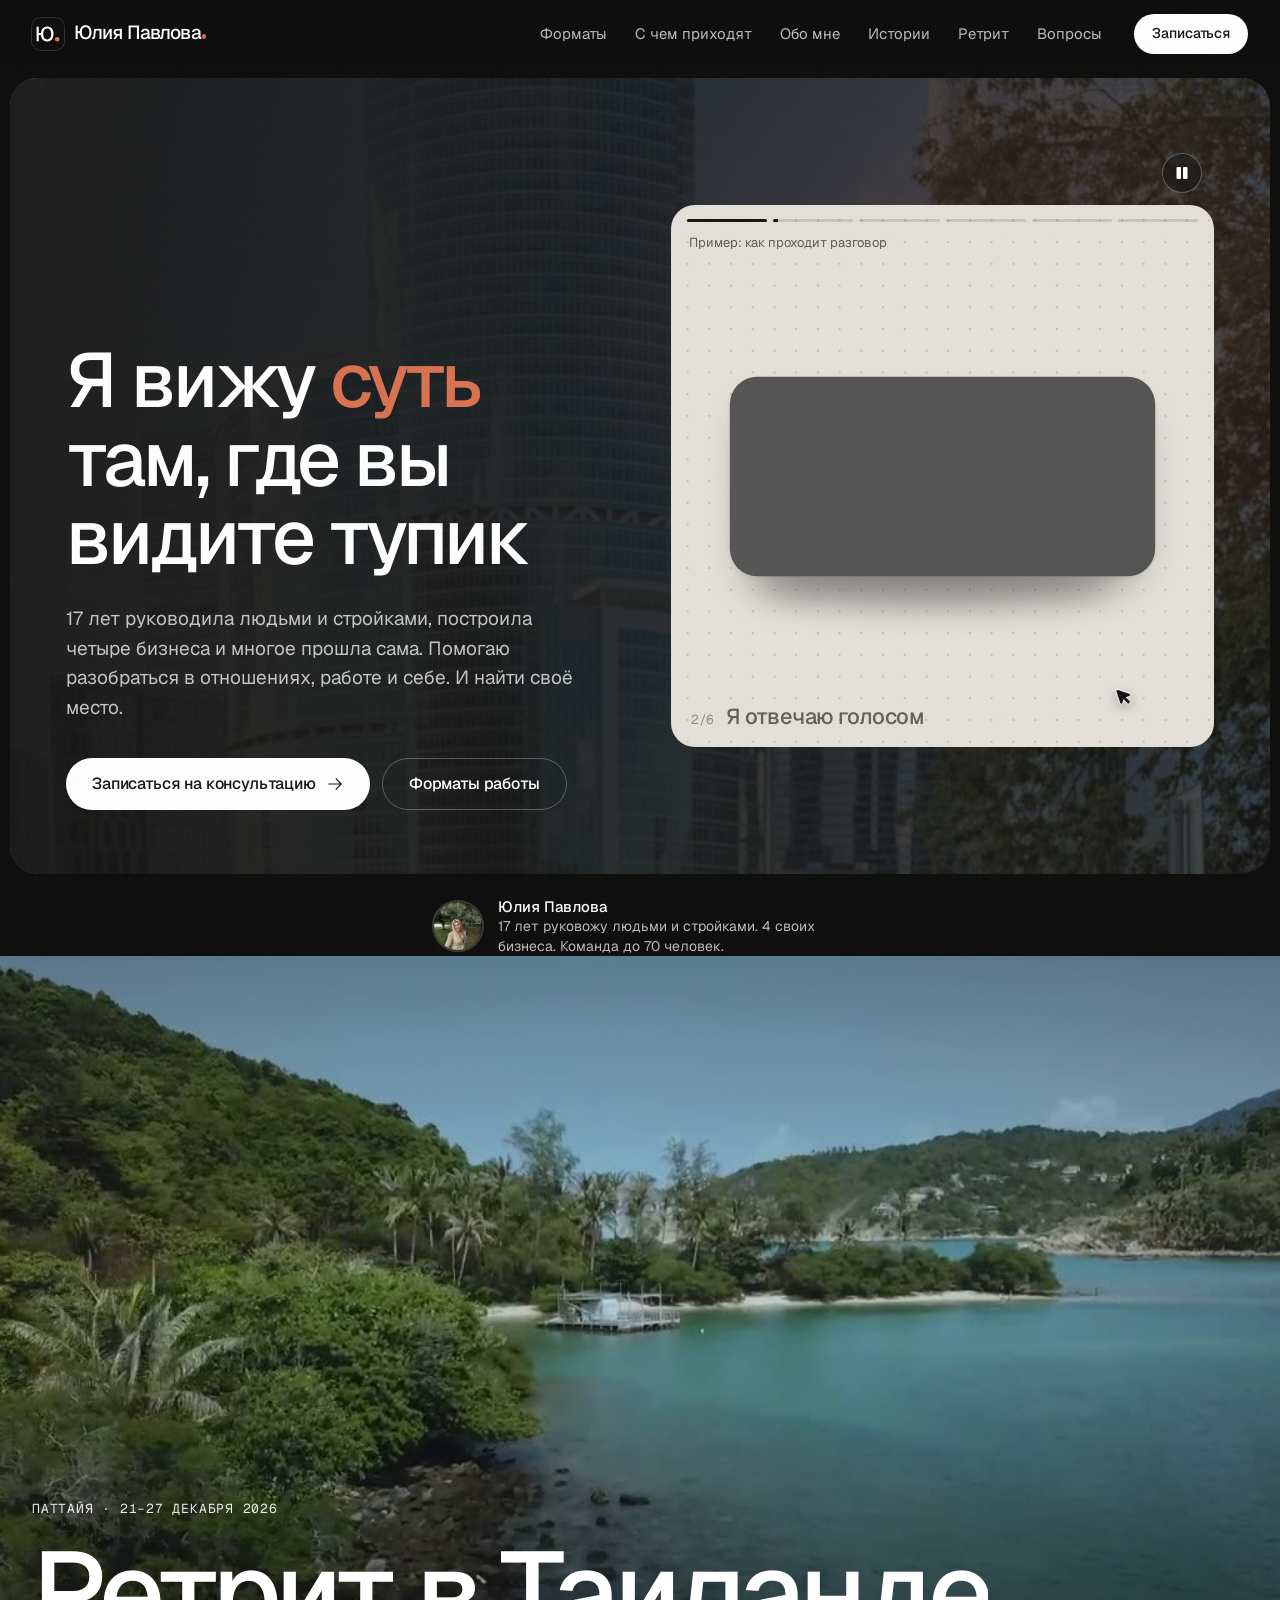
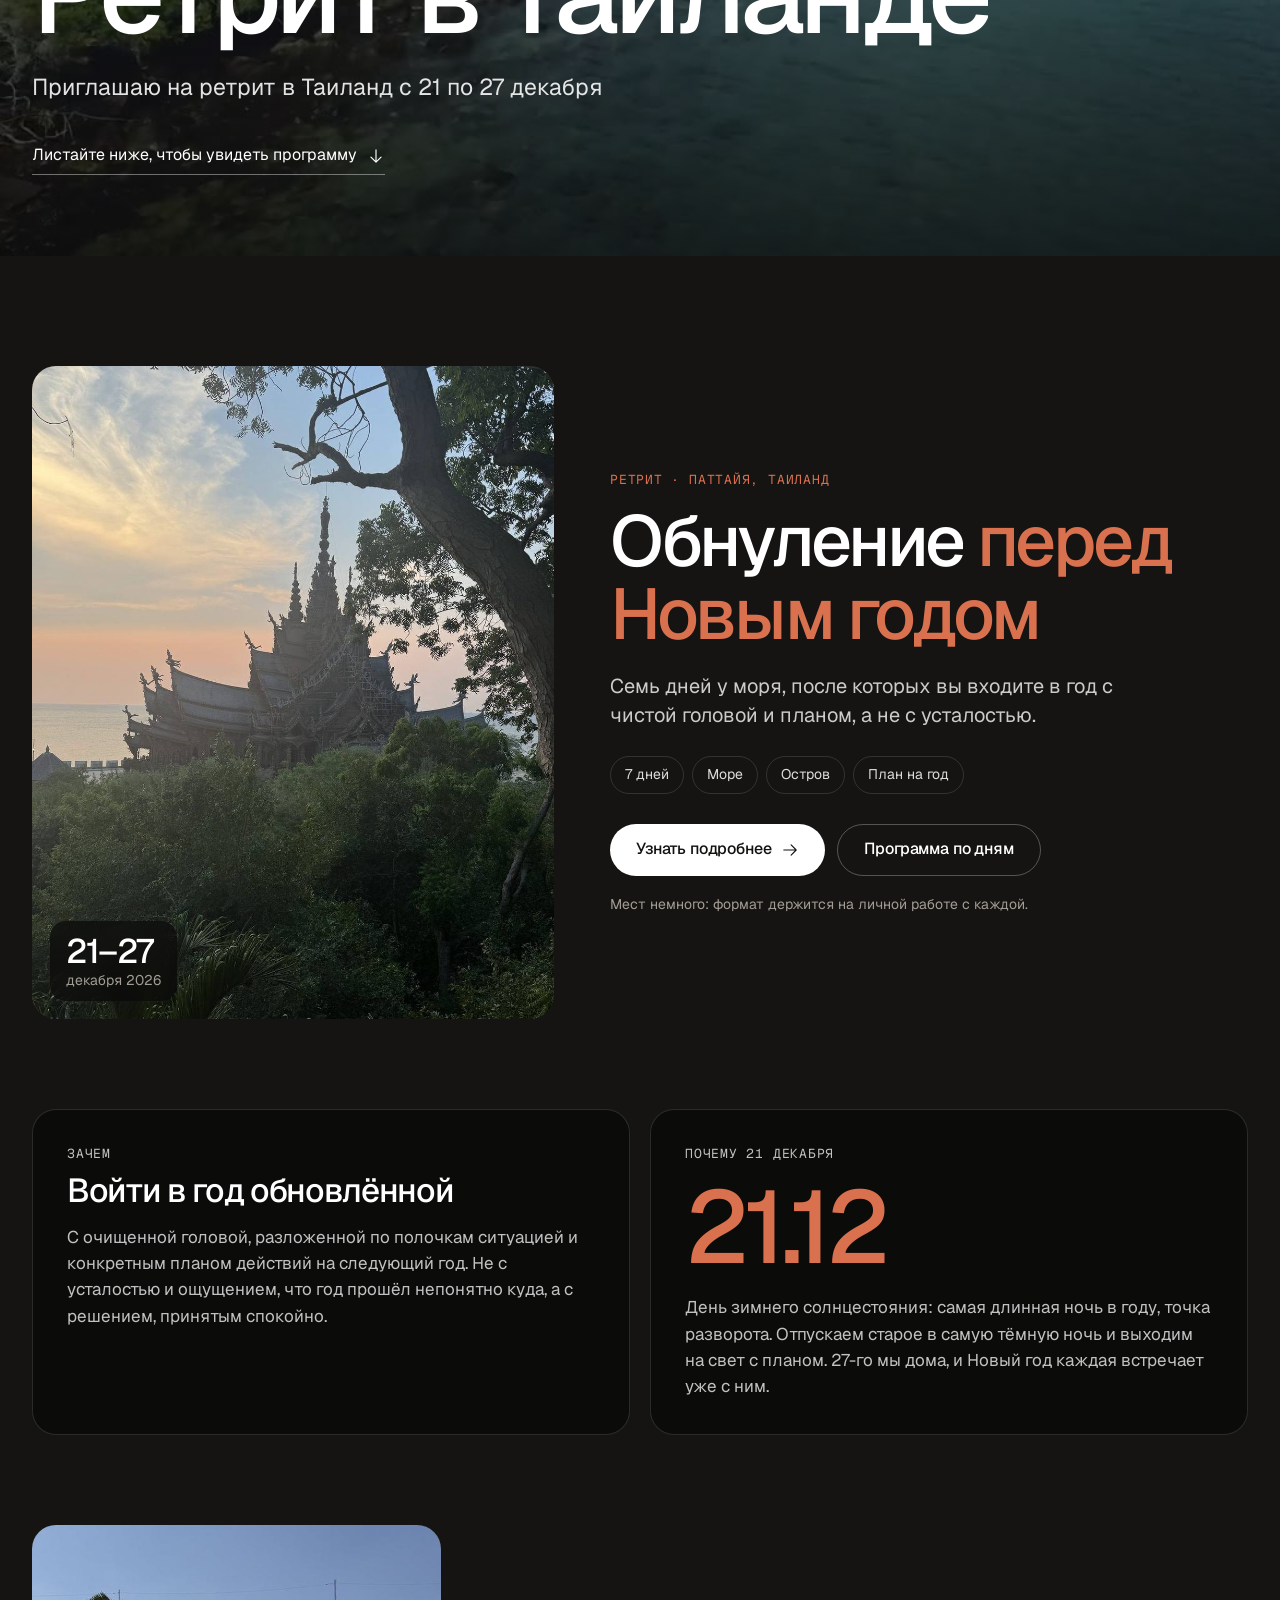
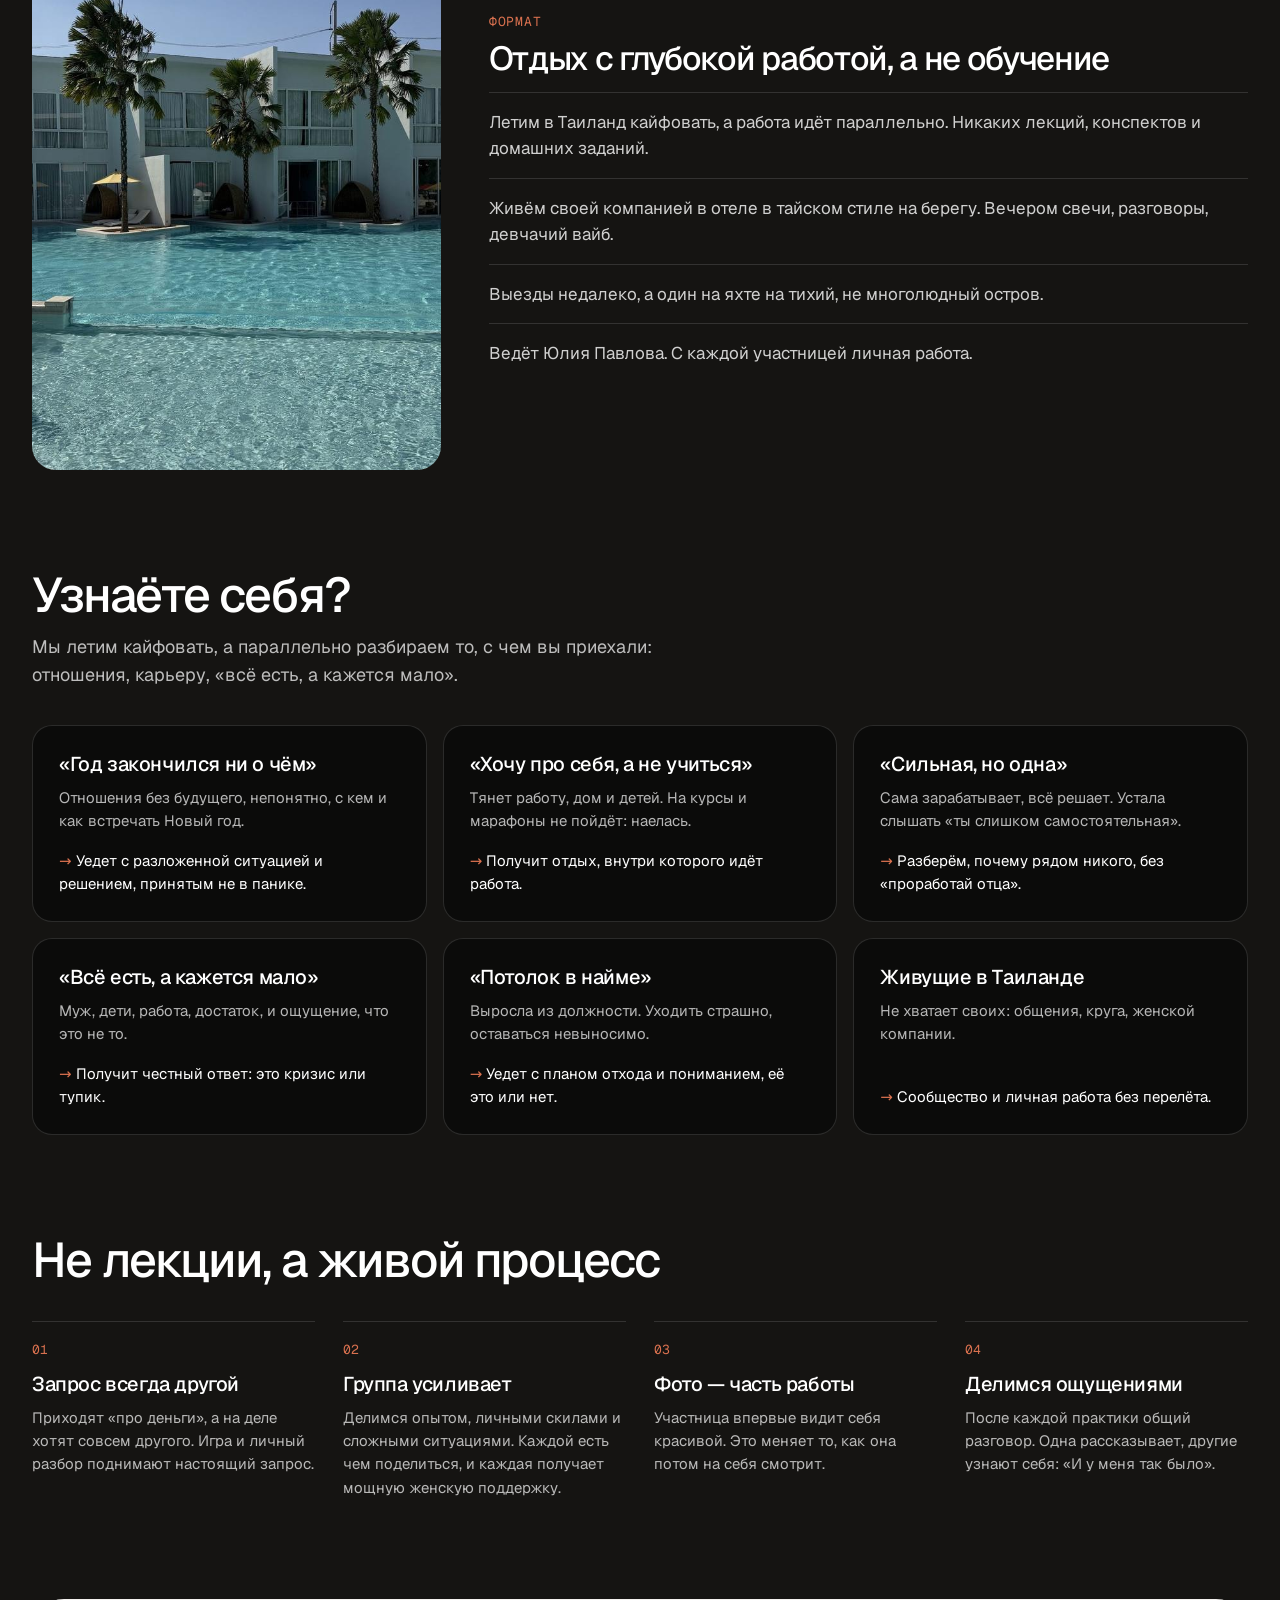
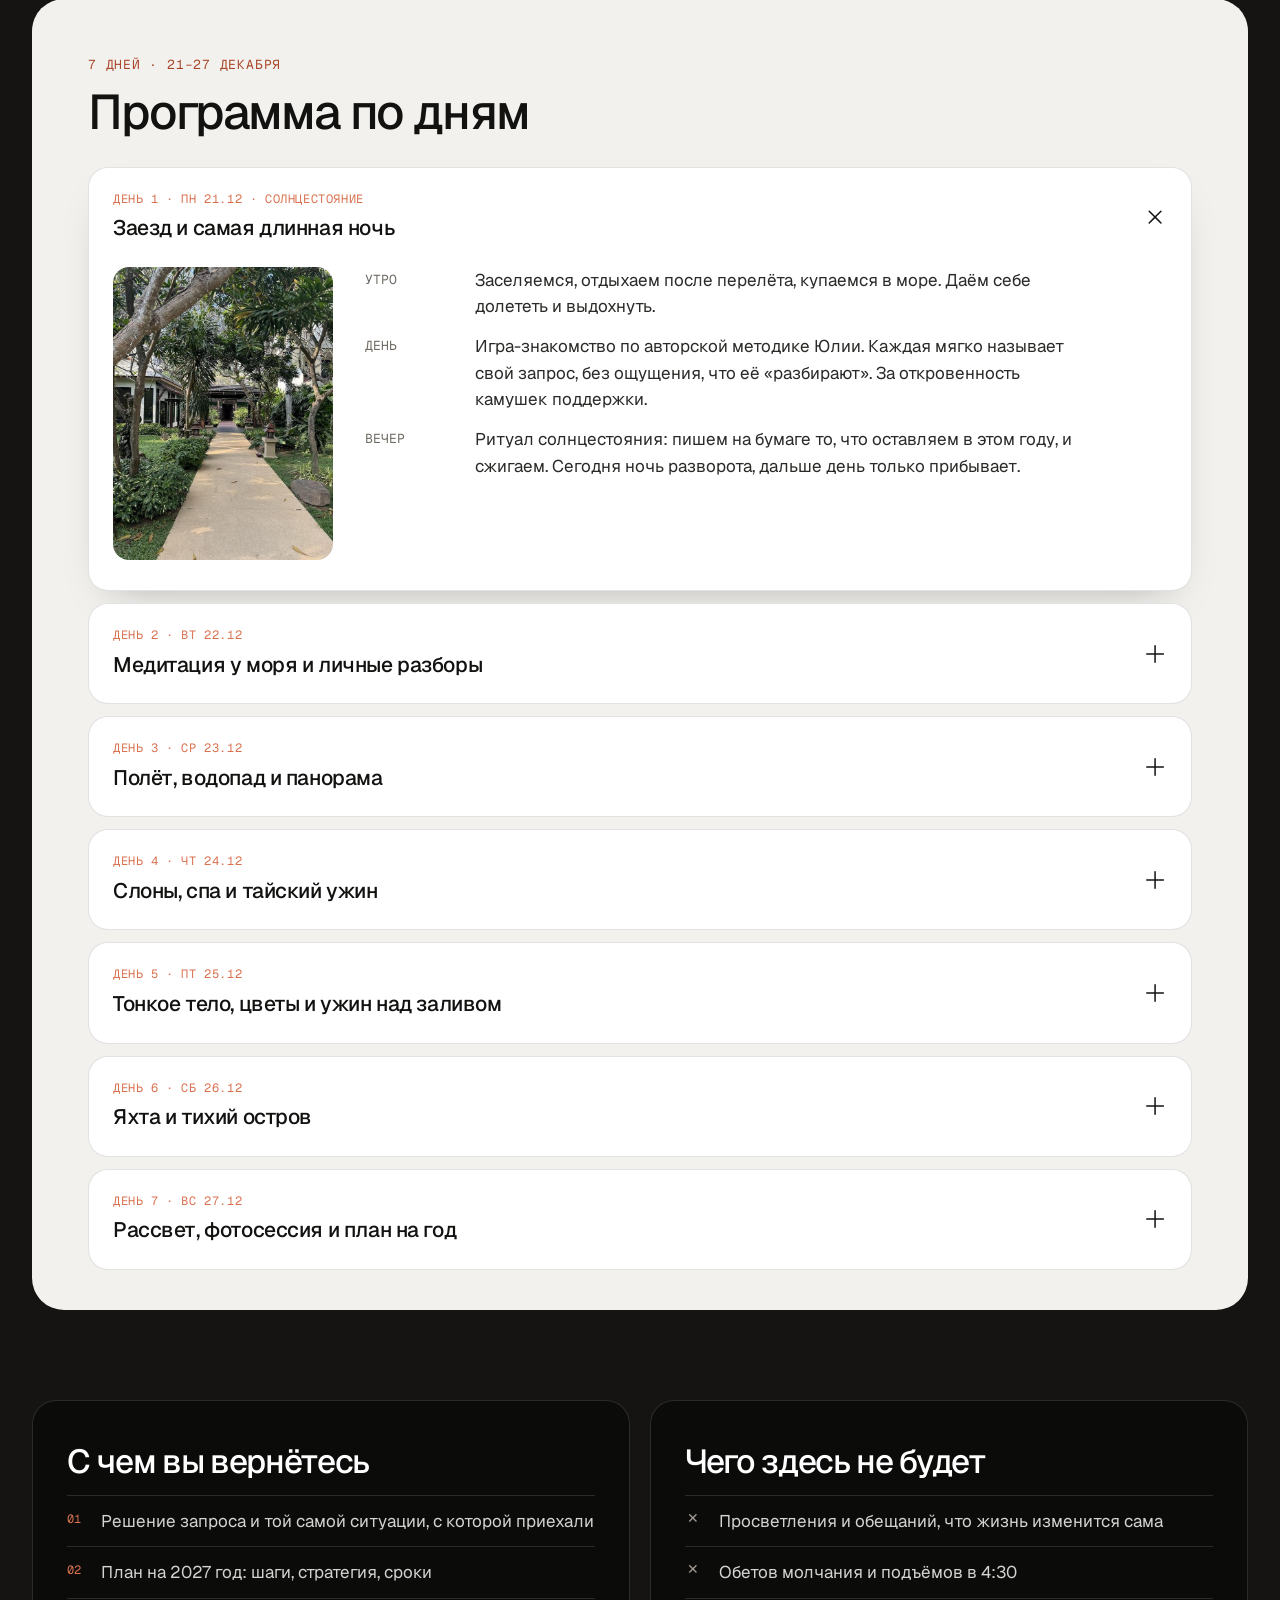
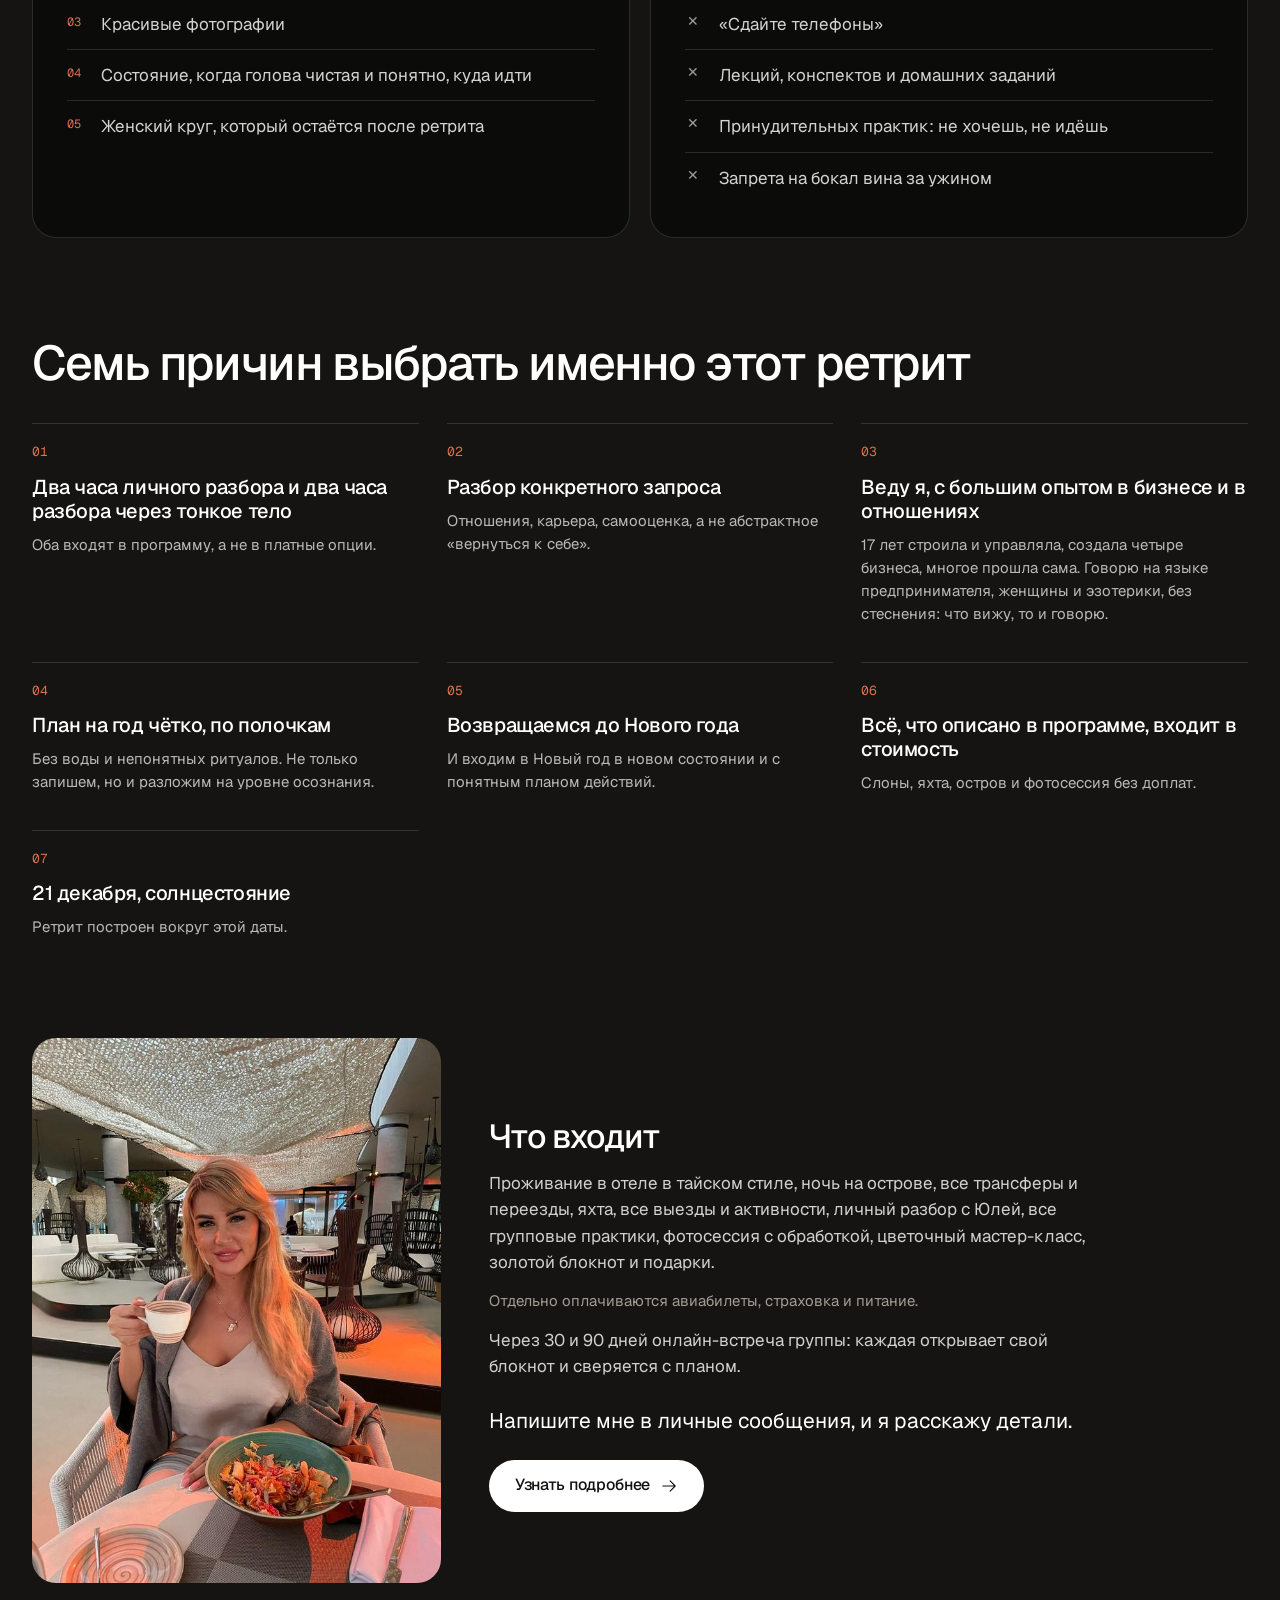
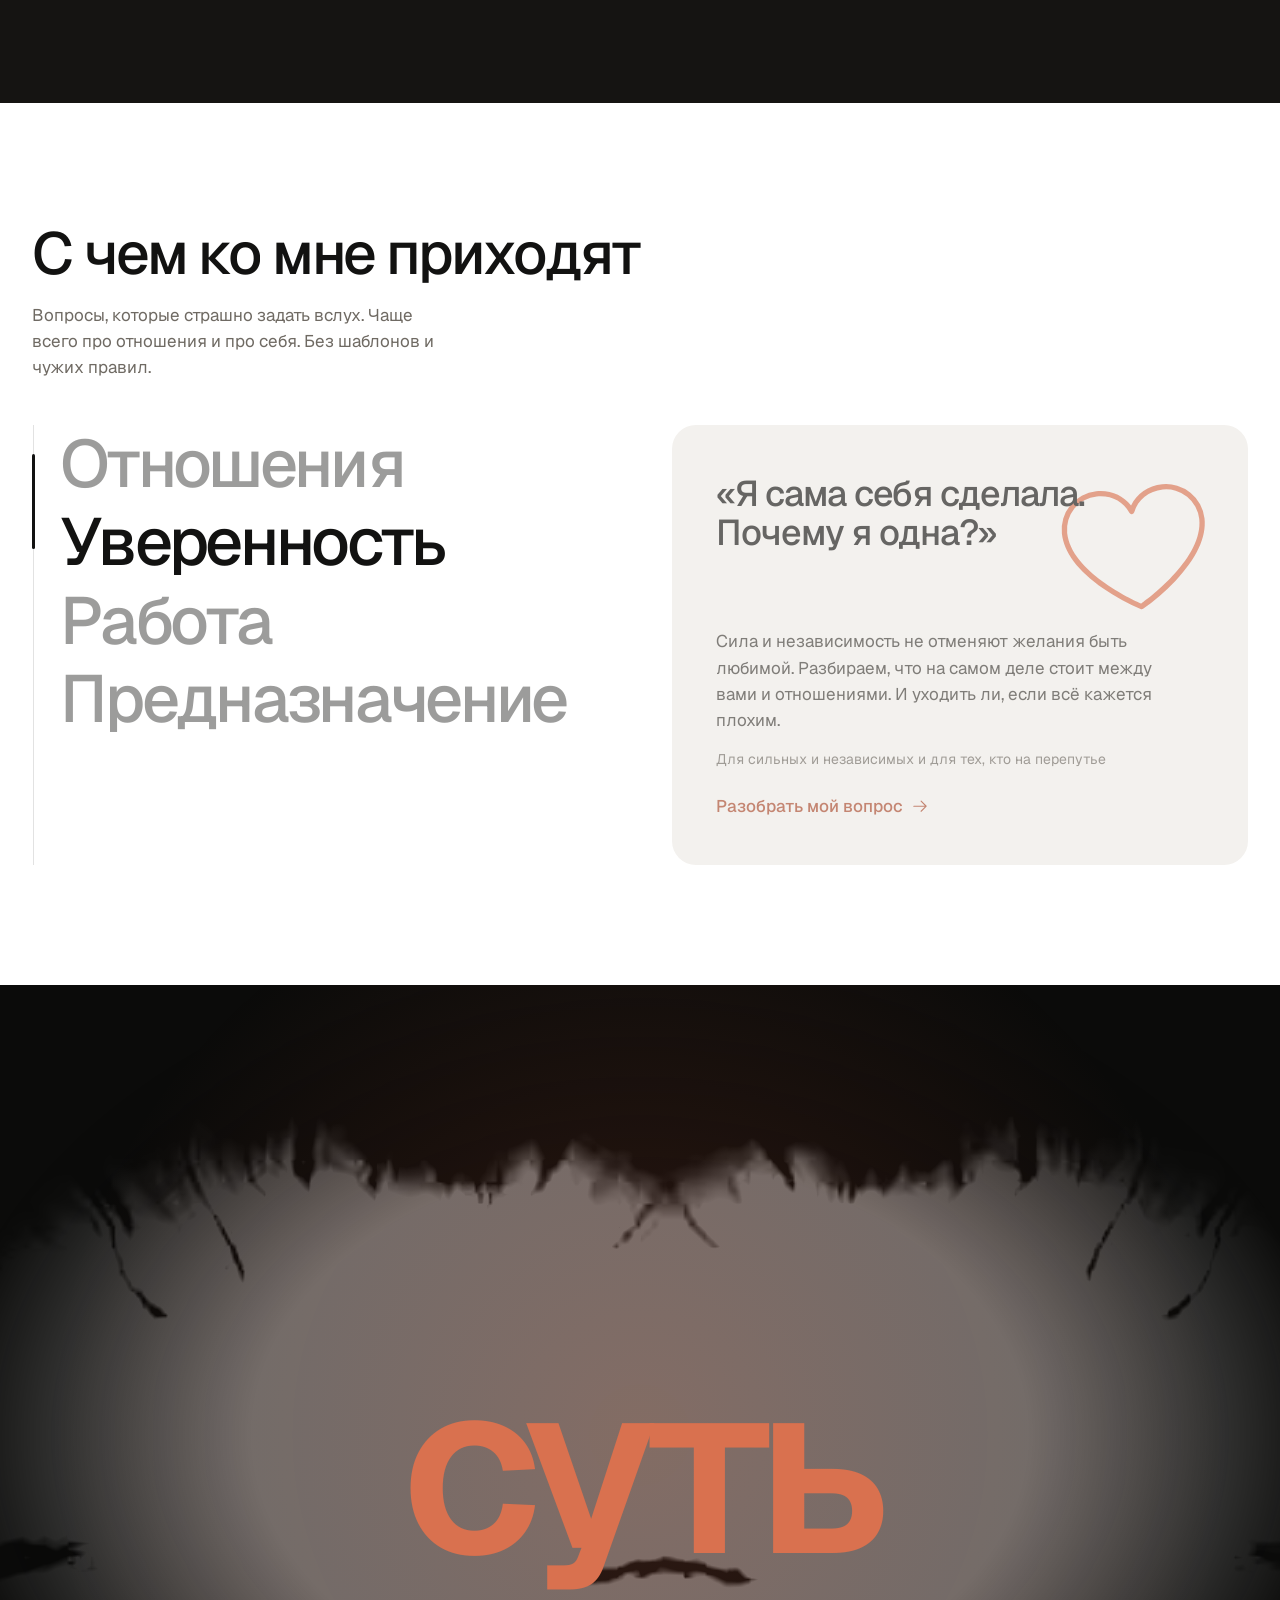
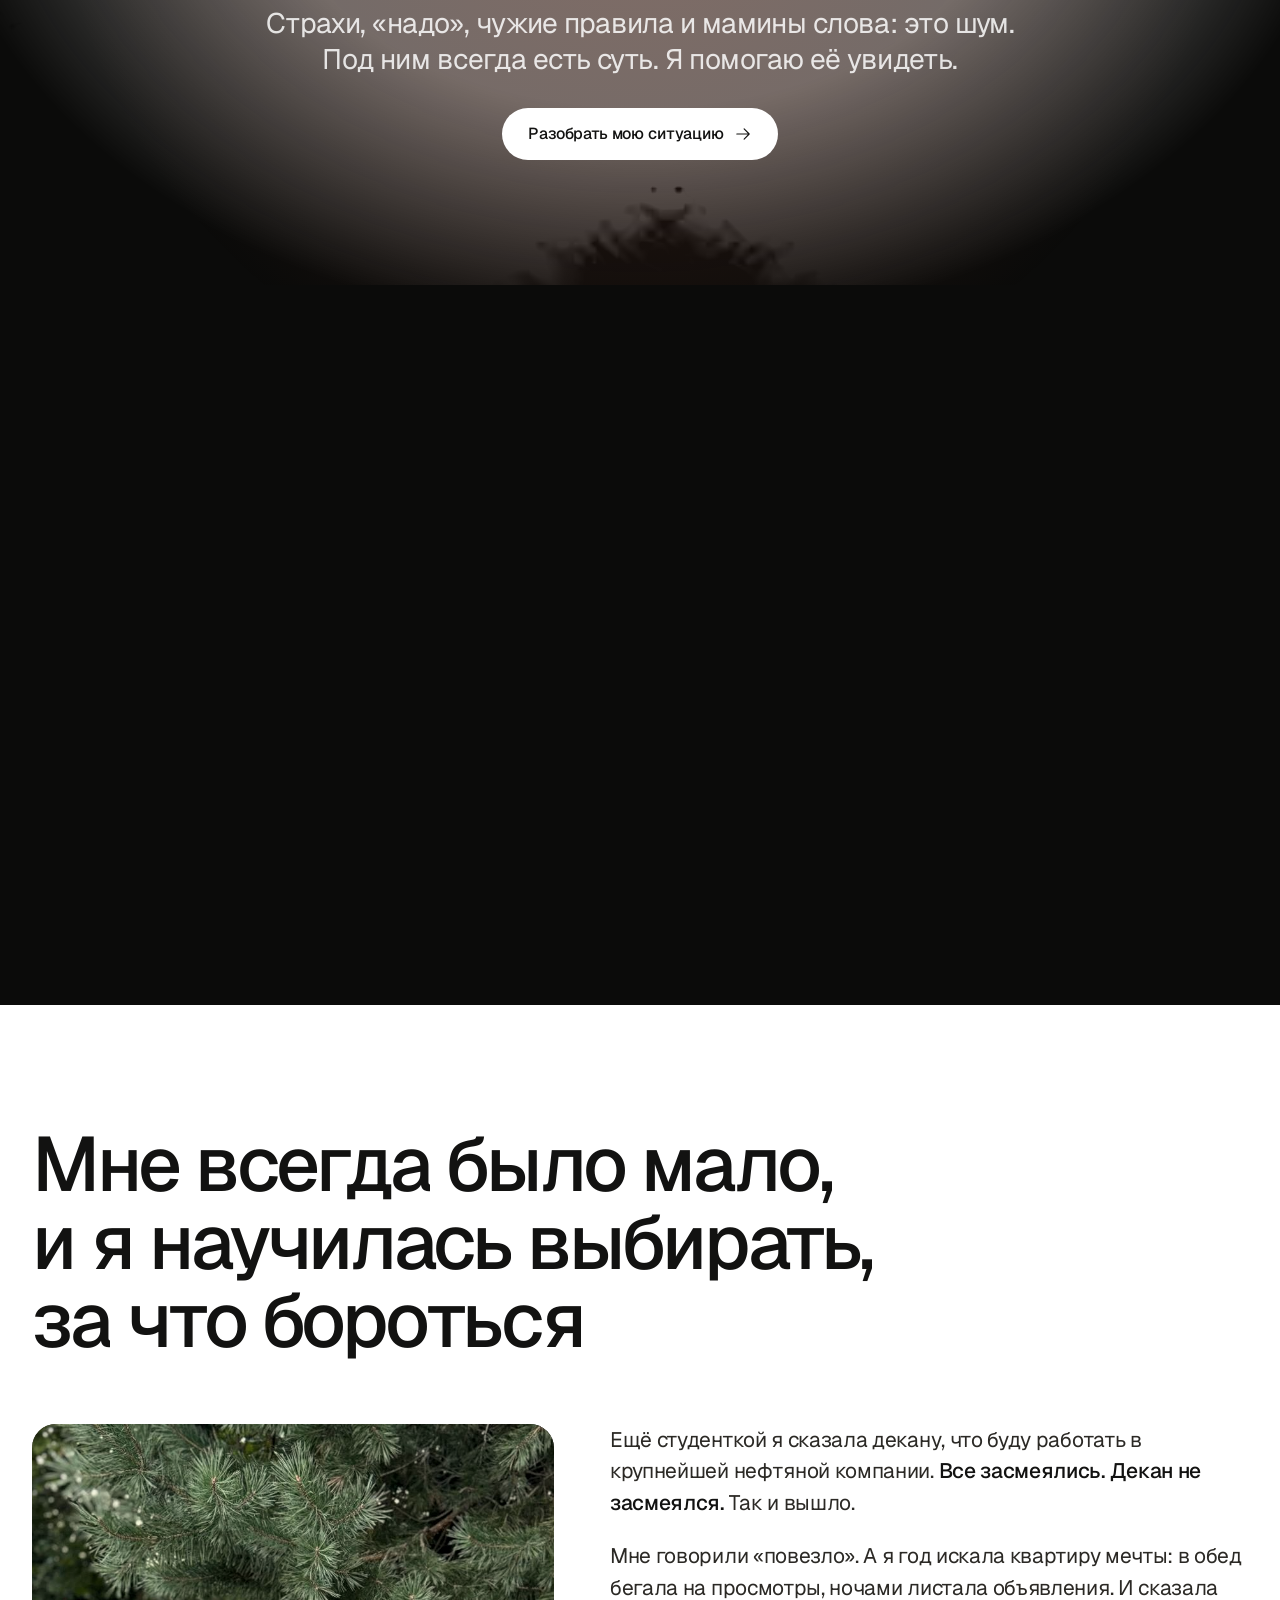
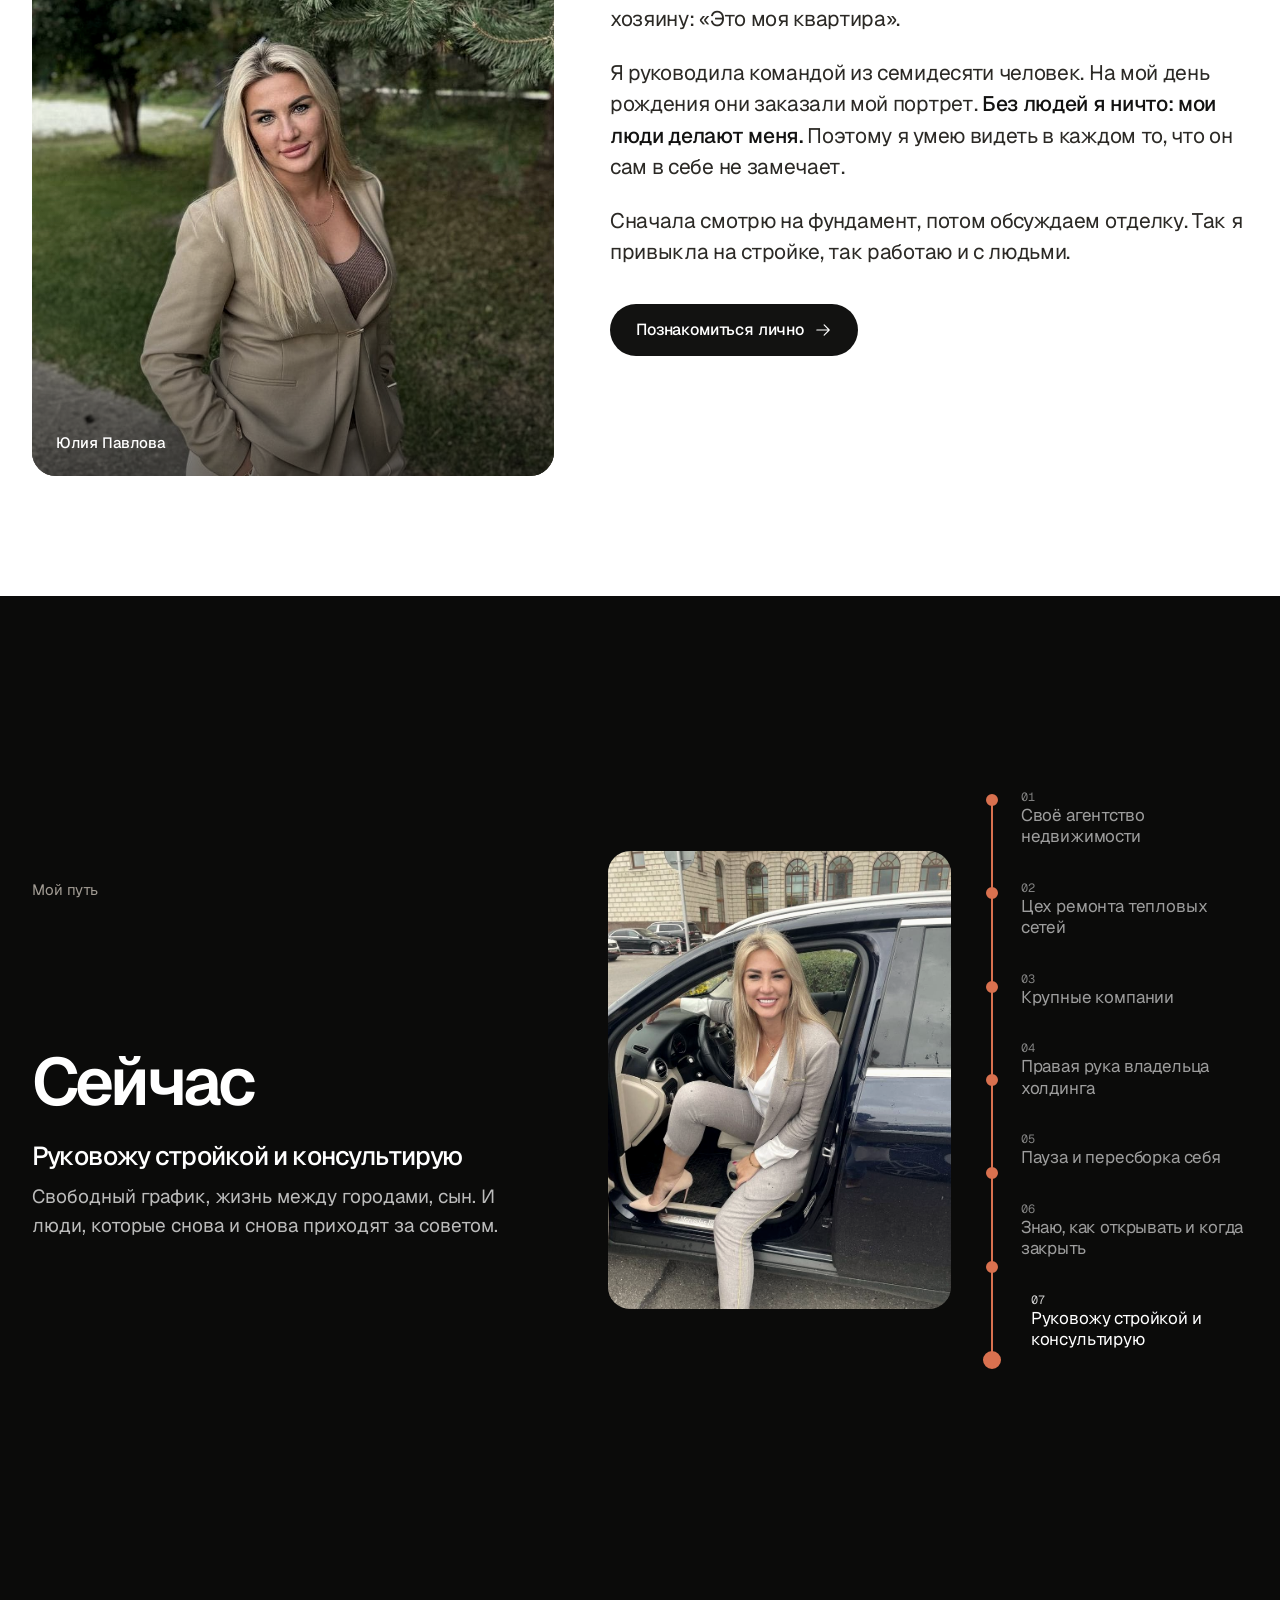
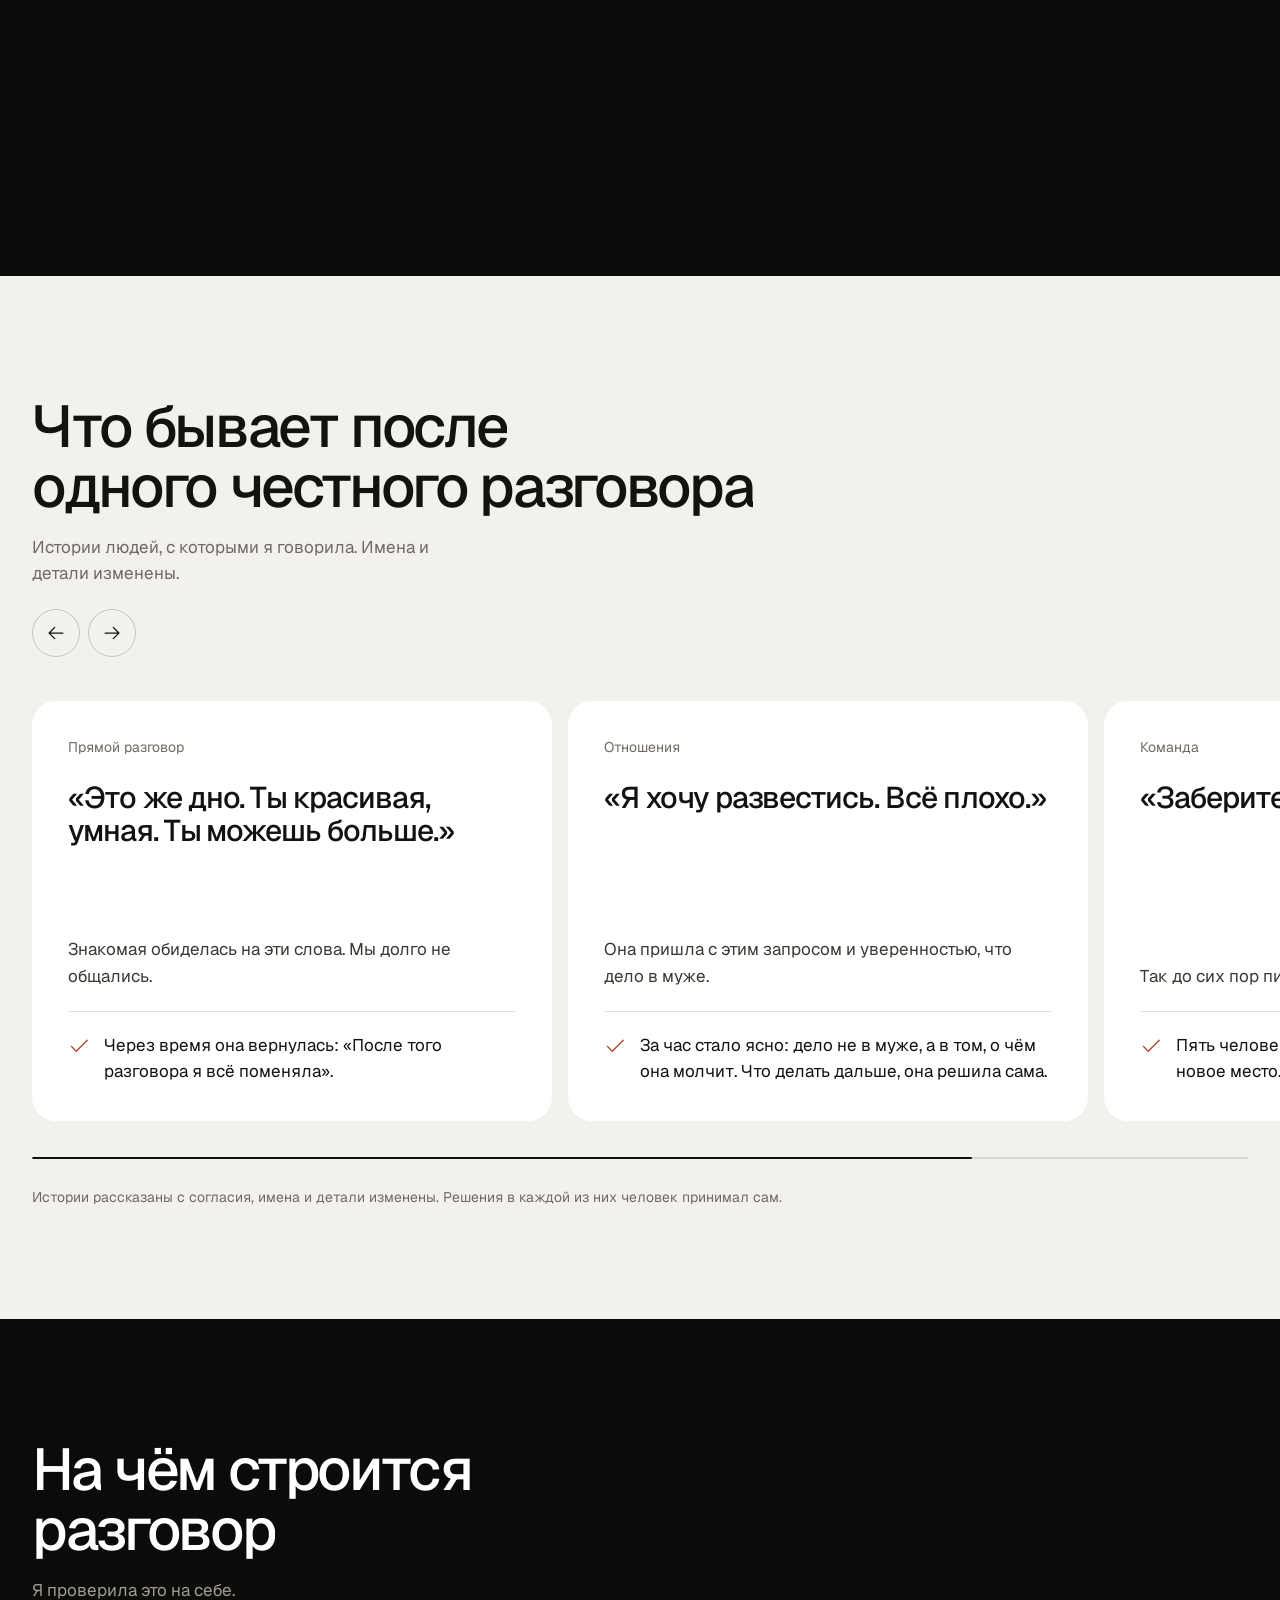
==== commit 34692b12: "Ретрит: обложка на весь экран с видео моря, программа по дням на светлой панели, вертикальные фото н" ====
--- a/index.html
+++ b/index.html
@@ -63,7 +63,6 @@
 
 
 /* навигация */
-.draft{background:var(--accent);color:#fff;text-align:center;font-size:12px;letter-spacing:.04em;padding:5px 12px}
 nav{position:sticky;top:0;z-index:50;background:rgba(11,11,10,.86);backdrop-filter:saturate(1.4) blur(14px);-webkit-backdrop-filter:saturate(1.4) blur(14px)}
 nav .wrap{height:68px;display:flex;align-items:center;gap:32px}
 .logo{font-weight:600;font-size:17px;letter-spacing:-.02em;margin-right:auto}
@@ -225,6 +224,17 @@
 @media (hover:hover){.prow:hover h3,.prow:hover p{transform:translateX(16px)}}
 
 /* ============ РЕТРИТ В ТАИЛАНДЕ ============ */
+.trip-hero{position:relative;min-height:100svh;display:flex;align-items:flex-end;overflow:hidden;color:#fff;background:#0f2a33 url(media/day.jpg) center/cover no-repeat}
+.trip-hero-vid{position:absolute;inset:0;width:100%;height:100%;object-fit:cover}
+.trip-hero::after{content:"";position:absolute;inset:0;background:linear-gradient(180deg,rgba(8,8,10,.35) 0%,rgba(8,8,10,.05) 35%,rgba(8,8,10,.72) 100%)}
+.trip-hero-in{position:relative;z-index:1;width:100%;padding-top:120px;padding-bottom:9vh}
+.trip-hero .trip-kick{color:#fff;opacity:.9}
+.trip-hero h2{font-size:clamp(52px,9vw,150px);letter-spacing:-.05em;margin-top:14px;max-width:1100px}
+.trip-hero-sub{font-size:clamp(19px,1.8vw,24px);line-height:1.4;max-width:620px;margin-top:20px;color:rgba(255,255,255,.88)}
+.trip-down{display:inline-flex;align-items:center;gap:10px;margin-top:40px;font-size:16px;border-bottom:1px solid rgba(255,255,255,.4);padding-bottom:6px}
+.trip-down svg{width:18px;height:18px;animation:trip-bob 1.8s var(--ease) infinite}
+@keyframes trip-bob{50%{transform:translateY(5px)}}
+@media (prefers-reduced-motion:reduce){.trip-down svg{animation:none}}
 .trip{background:var(--panel);padding:110px 0 120px;color:#fff}
 .trip .a{color:var(--accent)}
 .trip-kick{font-family:var(--mono);font-size:13px;letter-spacing:.06em;text-transform:uppercase;color:var(--accent)}
@@ -262,9 +272,18 @@
 .trip-steps li::before,.trip-why7 li::before{content:counter(n,decimal-leading-zero);display:block;font-family:var(--mono);font-size:13px;color:var(--accent);margin-bottom:12px}
 .trip-steps p,.trip-why7 p{color:rgba(255,255,255,.7);font-size:15px;margin-top:10px}
 .trip-why7{grid-template-columns:repeat(3,1fr);row-gap:36px}
+.trip-prog{margin-top:100px;background:var(--off);color:var(--ink);border-radius:32px;padding:56px 56px 40px}
+.trip-prog .trip-kick{color:var(--accent-ink)}
+.trip-prog .trip-h3{margin-top:12px}
 .trip-days{margin-top:30px}
-.trip-days details{border-top:1px solid var(--line-d)}
-.trip-days details:last-child{border-bottom:1px solid var(--line-d)}
+.trip-prog details{background:#fff;border:1px solid var(--line);border-radius:20px;padding:0 24px;margin-top:12px}
+.trip-prog details:last-child{border-bottom:1px solid var(--line)}
+.trip-prog details[open]{box-shadow:0 18px 40px -24px rgba(18,18,17,.35)}
+.trip-prog summary{padding:22px 0}
+.trip-prog summary small{color:var(--accent-ink)}
+.trip-prog .day dt{color:var(--gray)}
+.trip-prog .day dd{color:#2b2a28}
+.trip-days details{border-top:1px solid var(--line)}
 .trip-days summary{align-items:center}
 .trip-days summary span{display:flex;flex-direction:column;gap:4px}
 .trip-days summary small{font-family:var(--mono);font-size:12px;font-weight:400;letter-spacing:.05em;text-transform:uppercase;color:var(--accent)}
@@ -286,8 +305,8 @@
 .trip-end .trip-q{font-size:21px;color:#fff;margin:26px 0 22px}
 @media (max-width:1024px){
   .trip-top,.trip-fmt,.trip-end{grid-template-columns:1fr;gap:32px}
-  .trip-cover{aspect-ratio:4/3}
-  .trip-fmt img,.trip-end img{aspect-ratio:4/3;max-height:420px}
+  .trip-cover{aspect-ratio:4/5}
+  .trip-fmt img,.trip-end img{aspect-ratio:4/5}
   .trip-who,.trip-why7,.trip-steps{grid-template-columns:1fr 1fr}
 }
 @media (max-width:820px){
@@ -301,7 +320,10 @@
   .trip .cta .pill{width:100%;justify-content:center}
   .trip-sub{font-size:17px}
   .day{grid-template-columns:1fr;gap:18px}
-  .day img{aspect-ratio:16/10}
+  .day img{aspect-ratio:3/4}
+  .trip-prog{margin-top:64px;padding:32px 14px 20px;border-radius:24px}
+  .trip-prog .trip-h3{margin-top:10px}
+  .trip-prog details{padding:0 16px}
   .day dl{grid-template-columns:1fr;gap:4px}
   .day dd{margin-bottom:12px}
 }
@@ -579,7 +601,6 @@
 <body>
 <a class="skip" href="#spheres">К содержанию</a>
 
-<div class="draft">Черновой вариант. Тексты и цены согласуем</div>
 
 <nav>
   <span class="nprog" id="nprog"></span>
@@ -617,13 +638,24 @@
     </div>
   </div>
 </header>
-<div class="introband"><div class="wrap who"><img src="photos/portrait.jpg" width="52" height="52" alt=""><span><b translate="no">Юлия Павлова</b>17 лет руковожу людьми и стройками. 4 своих бизнеса. Команда до 70 человек.</span></div></div>
+<div class="introband"><div class="wrap who"><img src="photos/portrait-s.jpg" width="52" height="52" alt=""><span><b translate="no">Юлия Павлова</b>17 лет руковожу людьми и стройками. 4 своих бизнеса. Команда до 70 человек.</span></div></div>
+
+<!-- РЕТРИТ: ОБЛОЖКА -->
+<section class="trip-hero" id="retreat" aria-label="Ретрит в Таиланде">
+  <video class="trip-hero-vid" id="tvid" aria-hidden="true" muted loop playsinline preload="none" poster="media/day.jpg" src="media/day.mp4"></video>
+  <div class="wrap trip-hero-in">
+    <p class="trip-kick">Паттайя · 21–27 декабря 2026</p>
+    <h2>Ретрит в Таиланде</h2>
+    <p class="trip-hero-sub">Приглашаю на ретрит в Таиланд с 21 по 27 декабря</p>
+    <a class="trip-down" href="#trip-start">Листайте ниже, чтобы увидеть программу <svg class="ph" viewBox="0 0 256 256" fill="currentColor" aria-hidden="true"><path d="M205.66,149.66l-72,72a8,8,0,0,1-11.32,0l-72-72a8,8,0,0,1,11.32-11.32L120,196.69V40a8,8,0,0,1,16,0V196.69l58.34-58.35a8,8,0,0,1,11.32,11.32Z"/></svg></a>
+  </div>
+</section>
 
 <!-- РЕТРИТ В ТАИЛАНДЕ -->
-<section class="trip" id="retreat" aria-labelledby="trip-h">
+<section class="trip" id="trip-start" aria-labelledby="trip-h">
   <div class="wrap">
     <div class="trip-top">
-      <figure class="trip-cover"><img src="photos/retreat/cover.jpg" width="1125" height="1500" alt="Храм на берегу моря в Паттайе на закате" loading="lazy"><figcaption><b>21–27</b><span>декабря 2026</span></figcaption></figure>
+      <figure class="trip-cover"><img src="photos/retreat/cover.jpg" width="1000" height="1333" alt="Храм на берегу моря в Паттайе на закате" loading="lazy"><figcaption><b>21–27</b><span>декабря 2026</span></figcaption></figure>
       <div class="trip-lead">
         <p class="trip-kick">Ретрит · Паттайя, Таиланд</p>
         <h2 id="trip-h">Обнуление <span class="a">перед Новым годом</span></h2>
@@ -680,7 +712,9 @@
       <li><h4>Делимся ощущениями</h4><p>После каждой практики общий разговор. Одна рассказывает, другие узнают себя: «И у меня так было».</p></li>
     </ol>
 
-    <h3 class="trip-h3" id="trip-days">Программа по дням</h3>
+    <div class="trip-prog" id="trip-days">
+    <p class="trip-kick">7 дней · 21–27 декабря</p>
+    <h3 class="trip-h3">Программа по дням</h3>
     <div class="trip-days">
       <details open><summary><span><small>День 1 · пн 21.12 · солнцестояние</small>Заезд и самая длинная ночь</span><svg class="ph" viewBox="0 0 256 256" fill="currentColor" aria-hidden="true"><path d="M224,128a8,8,0,0,1-8,8H136v80a8,8,0,0,1-16,0V136H40a8,8,0,0,1,0-16h80V40a8,8,0,0,1,16,0v80h80A8,8,0,0,1,224,128Z"/></svg></summary>
         <div class="day"><img src="photos/retreat/d1.jpg" width="640" height="853" alt="" loading="lazy"><dl>
@@ -726,13 +760,14 @@
         </dl></div></details>
     </div>
 
+    </div>
     <div class="trip-two">
       <div class="trip-box">
         <h3>С чем вы вернётесь</h3>
         <ol class="trip-num">
-          <li>Разложенная ситуация, та самая, с которой приехали</li>
-          <li>План на год своей рукой, с шагами и сроками</li>
-          <li>Фотографии, которые сделала и обработала Юля</li>
+          <li>Решение запроса и той самой ситуации, с которой приехали</li>
+          <li>План на 2027 год: шаги, стратегия, сроки</li>
+          <li>Красивые фотографии</li>
           <li>Состояние, когда голова чистая и понятно, куда идти</li>
           <li>Женский круг, который остаётся после ретрита</li>
         </ol>
@@ -754,10 +789,10 @@
     <ol class="trip-why7">
       <li><h4>Два часа личного разбора и два часа разбора через тонкое тело</h4><p>Оба входят в программу, а не в платные опции.</p></li>
       <li><h4>Разбор конкретного запроса</h4><p>Отношения, карьера, самооценка, а не абстрактное «вернуться к себе».</p></li>
-      <li><h4>Ведёт женщина, которая 17 лет строила и управляла</h4><p>Светский язык, язык предпринимателя, язык женщины, язык эзотерики. Без стеснения говорим то, что видим и думаем.</p></li>
+      <li><h4>Веду я, с большим опытом в бизнесе и в отношениях</h4><p>17 лет строила и управляла, создала четыре бизнеса, многое прошла сама. Говорю на языке предпринимателя, женщины и эзотерики, без стеснения: что вижу, то и говорю.</p></li>
       <li><h4>План на год чётко, по полочкам</h4><p>Без воды и непонятных ритуалов. Не только запишем, но и разложим на уровне осознания.</p></li>
-      <li><h4>Возвращаемся до Нового года</h4><p>27-го дома, 31-го праздник уже с планом.</p></li>
-      <li><h4>Слоны, яхта, остров и фотосессия входят в программу</h4><p>А не за доплату.</p></li>
+      <li><h4>Возвращаемся до Нового года</h4><p>И входим в Новый год в новом состоянии и с понятным планом действий.</p></li>
+      <li><h4>Всё, что описано в программе, входит в стоимость</h4><p>Слоны, яхта, остров и фотосессия без доплат.</p></li>
       <li><h4>21 декабря, солнцестояние</h4><p>Ретрит построен вокруг этой даты.</p></li>
     </ol>
 
@@ -816,7 +851,7 @@
   <div class="wrap">
     <h2>Мне всегда было мало, и я научилась выбирать, за что бороться</h2>
     <div class="grid">
-      <figure class="portrait"><img src="photos/portrait.jpg" width="1076" height="1280" alt="Юлия Павлова" loading="lazy"><figcaption translate="no">Юлия Павлова</figcaption></figure>
+      <figure class="portrait"><img src="photos/portrait.jpg" width="860" height="1023" alt="Юлия Павлова" loading="lazy"><figcaption translate="no">Юлия Павлова</figcaption></figure>
       <div class="story">
         <p>Ещё студенткой я сказала декану, что буду работать в крупнейшей нефтяной компании. <b>Все засмеялись. Декан не засмеялся.</b> Так и вышло.</p>
         <p>Мне говорили «повезло». А я год искала квартиру мечты: в обед бегала на просмотры, ночами листала объявления. И сказала хозяину: «Это моя квартира».</p>
@@ -1054,7 +1089,7 @@
   d.style.width = s.w+'px'; d.style.height = s.h+'px'; d.style.marginLeft = (-s.w/2)+'px'; d.style.marginTop = (-s.h/2)+'px';
   shape.appendChild(d); ST.push({k:k, el:d}); return d;
 }
-var AV = '<img src="photos/portrait.jpg" alt="" style="width:38px;height:38px;border-radius:50%;object-fit:cover;object-position:50% 22%;flex:none">';
+var AV = '<img src="photos/portrait-s.jpg" alt="" style="width:38px;height:38px;border-radius:50%;object-fit:cover;object-position:50% 22%;flex:none">';
 var s0 = add(0, '<div style="height:100%;padding:20px 22px;display:flex;flex-direction:column;color:#111"><div style="display:flex;align-items:center;gap:12px">'+AV+'<span style="line-height:1.2"><b style="display:block;font-weight:500;font-size:16px">Юлия Павлова</b><span style="font-size:13px;color:#2E8B57">в сети</span></span></div><div style="flex:1;position:relative"><span class="sb" style="position:absolute;right:0;top:14px;max-width:300px;padding:10px 14px;border-radius:18px 18px 4px 18px;background:#D9714F;color:#fff;font-size:17px;opacity:0;white-space:nowrap">Уходить или остаться? <svg class="tk2" viewBox="0 0 256 256" fill="currentColor" width="18" height="18" style="margin-left:6px;vertical-align:-3px;opacity:0" aria-hidden="true"><path d="M149.61,85.71l-89.6,88a8,8,0,0,1-11.22,0L10.39,136a8,8,0,1,1,11.22-11.41L54.4,156.79l84-82.5a8,8,0,1,1,11.22,11.42Zm96.1-11.32a8,8,0,0,0-11.32-.1l-84,82.5-18.83-18.5a8,8,0,0,0-11.21,11.42l24.43,24a8,8,0,0,0,11.22,0l89.6-88A8,8,0,0,0,245.71,74.39Z"/></svg></span></div><div style="display:flex;gap:10px;align-items:center"><span style="flex:1;height:52px;border-radius:26px;background:#F1EFEC;display:flex;align-items:center;padding:0 18px;font-size:17px;white-space:nowrap;overflow:hidden" class="inp"></span><span class="snd" style="width:52px;height:52px;border-radius:50%;background:#111;display:grid;place-items:center;flex:none"><svg class="ph" viewBox="0 0 256 256" fill="currentColor" width="22" height="22" style="color:#fff" aria-hidden="true"><path d="M240,127.89a16,16,0,0,1-8.18,14L63.9,237.9A16.15,16.15,0,0,1,56,240a16,16,0,0,1-15-21.33l27-79.95A4,4,0,0,1,71.72,136H144a8,8,0,0,0,8-8.53,8.19,8.19,0,0,0-8.26-7.47h-72a4,4,0,0,1-3.79-2.72l-27-79.94A16,16,0,0,1,63.84,18.07l168,95.89A16,16,0,0,1,240,127.89Z"/></svg></span></div></div>');
 var s1 = add(1, '<div style="height:100%;padding:22px 24px;display:flex;flex-direction:column;color:#fff"><div style="display:flex;align-items:center;gap:12px">'+AV+'<span style="line-height:1.2"><b style="display:block;font-weight:500;font-size:16px">Юлия, голосовое</b><span class="vt" style="font-size:13px;color:rgba(255,255,255,.55);font-family:var(--mono)">0:00 / 0:42</span></span></div><div class="sub" style="margin-top:14px;font-size:18px;line-height:1.35;min-height:48px;color:rgba(255,255,255,.92)"></div><div style="margin-top:auto;display:flex;align-items:center;gap:16px"><span class="pb2" style="width:48px;height:48px;border-radius:50%;background:#fff;display:grid;place-items:center;flex:none"><svg class="ip" viewBox="0 0 256 256" fill="currentColor" width="18" height="18" style="color:#111" aria-hidden="true"><path d="M240,128a15.74,15.74,0,0,1-7.6,13.51L88.32,229.65a16,16,0,0,1-16.2.3A15.86,15.86,0,0,1,64,216.13V39.87a15.86,15.86,0,0,1,8.12-13.82,16,16,0,0,1,16.2.3L232.4,114.49A15.74,15.74,0,0,1,240,128Z"/></svg><svg class="ipa" viewBox="0 0 256 256" fill="currentColor" width="18" height="18" style="color:#111;display:none" aria-hidden="true"><path d="M216,48V208a16,16,0,0,1-16,16H160a16,16,0,0,1-16-16V48a16,16,0,0,1,16-16h40A16,16,0,0,1,216,48ZM96,32H56A16,16,0,0,0,40,48V208a16,16,0,0,0,16,16H96a16,16,0,0,0,16-16V48A16,16,0,0,0,96,32Z"/></svg></span><span class="wf" style="position:relative;flex:1;height:40px;display:flex;align-items:center;justify-content:space-between"></span></div></div>');
 var wf = s1.querySelector('.wf'), WF = [];
@@ -1295,6 +1330,16 @@
   }
 }
 
+/* ---------- обложка ретрита: видео моря играет, только когда на экране ---------- */
+(function(){
+  var v = document.getElementById('tvid'); if (!v) return;
+  var lite = (navigator.connection && navigator.connection.saveData) || matchMedia('(prefers-reduced-motion: reduce)').matches;
+  if (lite || !('IntersectionObserver' in window)){ v.removeAttribute('src'); return; }
+  new IntersectionObserver(function(es){
+    es.forEach(function(e){ if (e.isIntersecting){ if (v.preload !== 'auto') v.preload = 'auto'; v.play().catch(function(){}); } else if (!v.paused) v.pause(); });
+  }, {rootMargin:'300px 0px'}).observe(v);
+})();
+
 /* ---------- общий цикл ---------- */
 function progress(sec){ var r = sec.getBoundingClientRect(), vh = innerHeight; if (r.bottom < -50 || r.top > vh + 50) return -1; return clamp(-r.top/(r.height - vh), 0, 1); }
 function frame(ms){
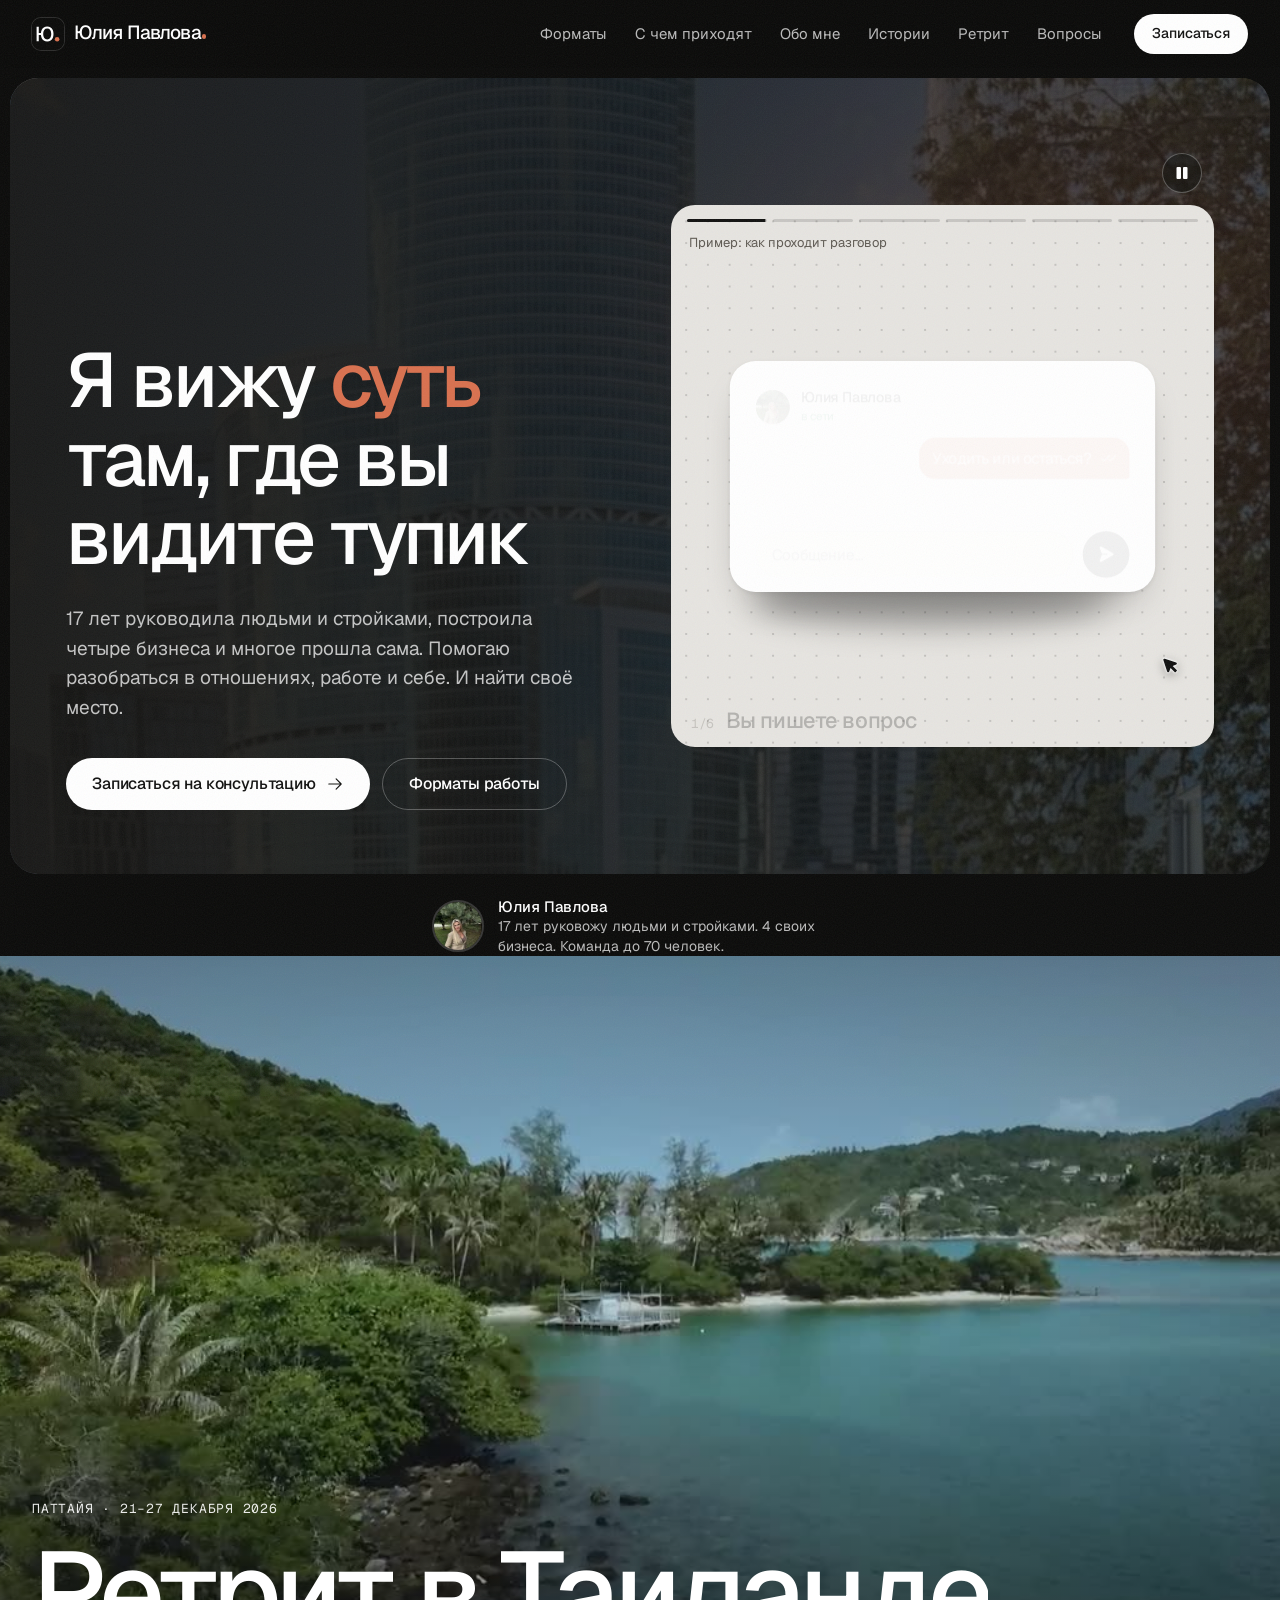
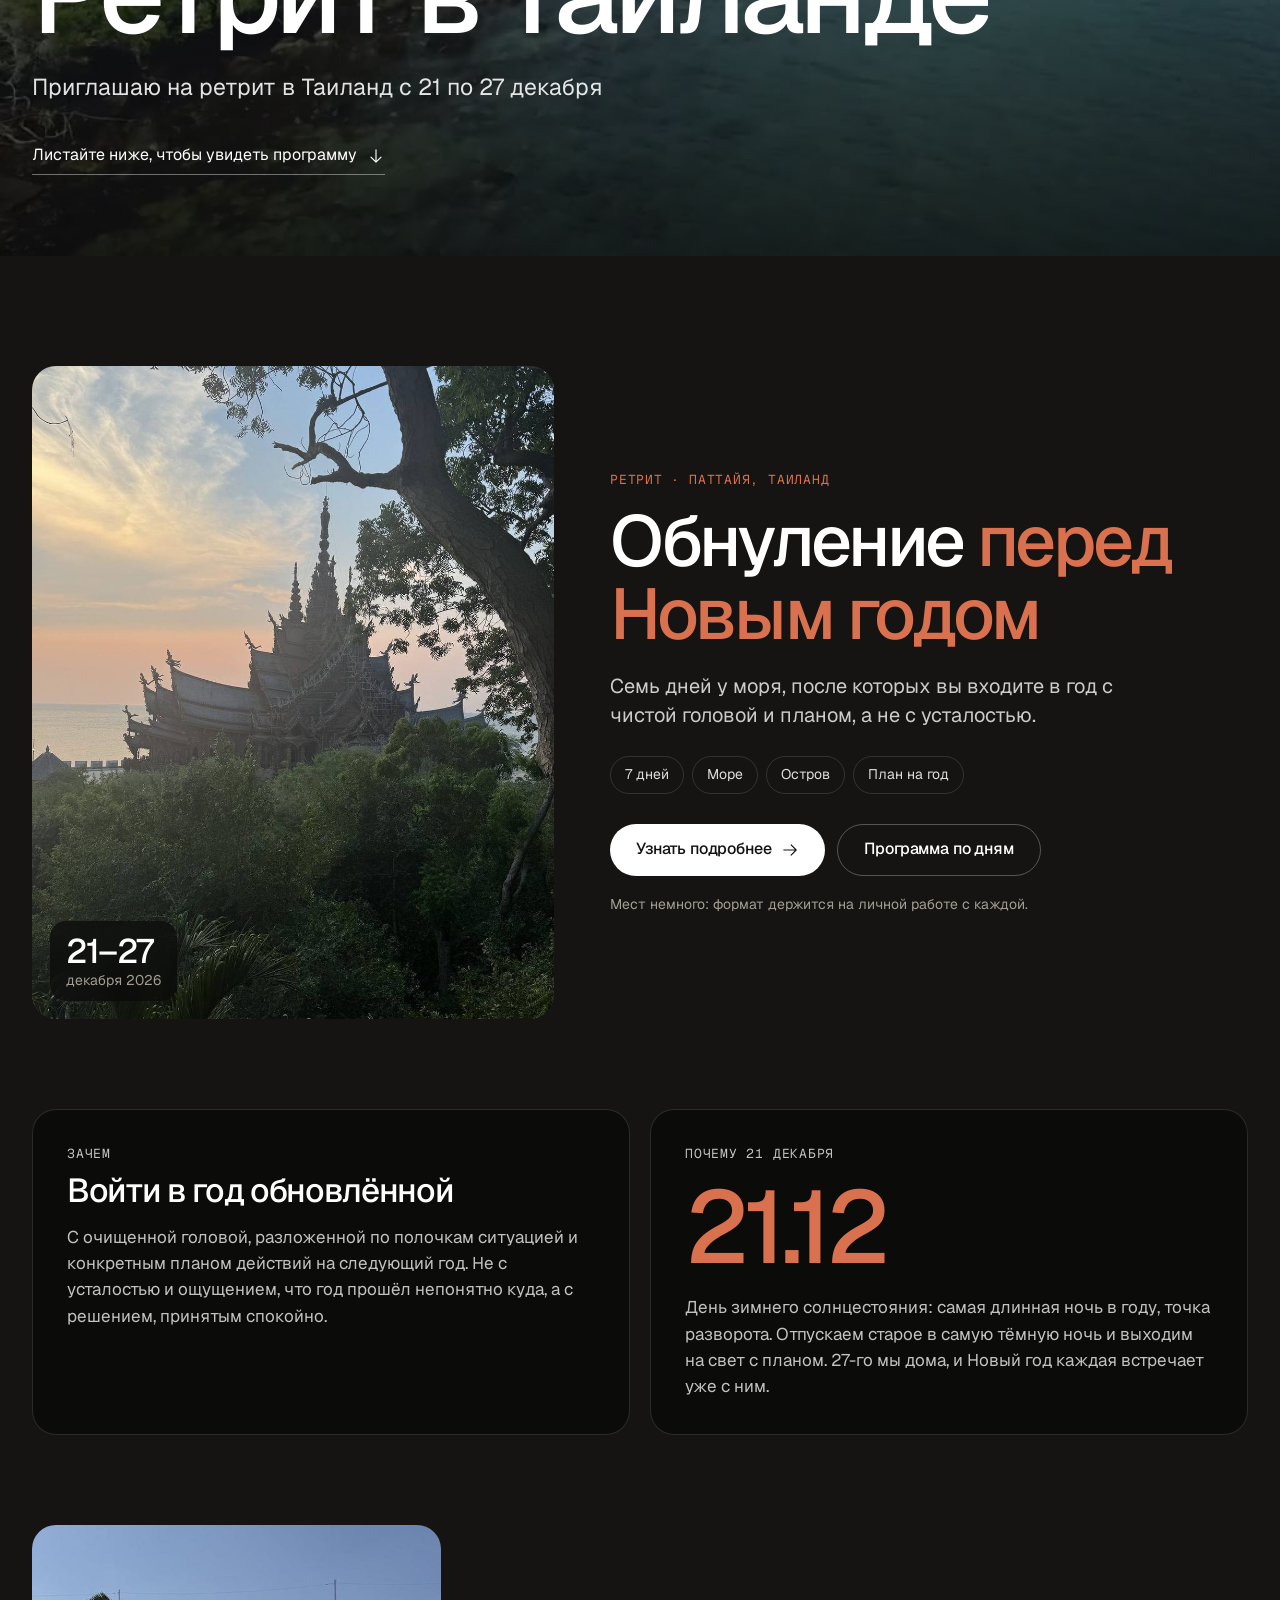
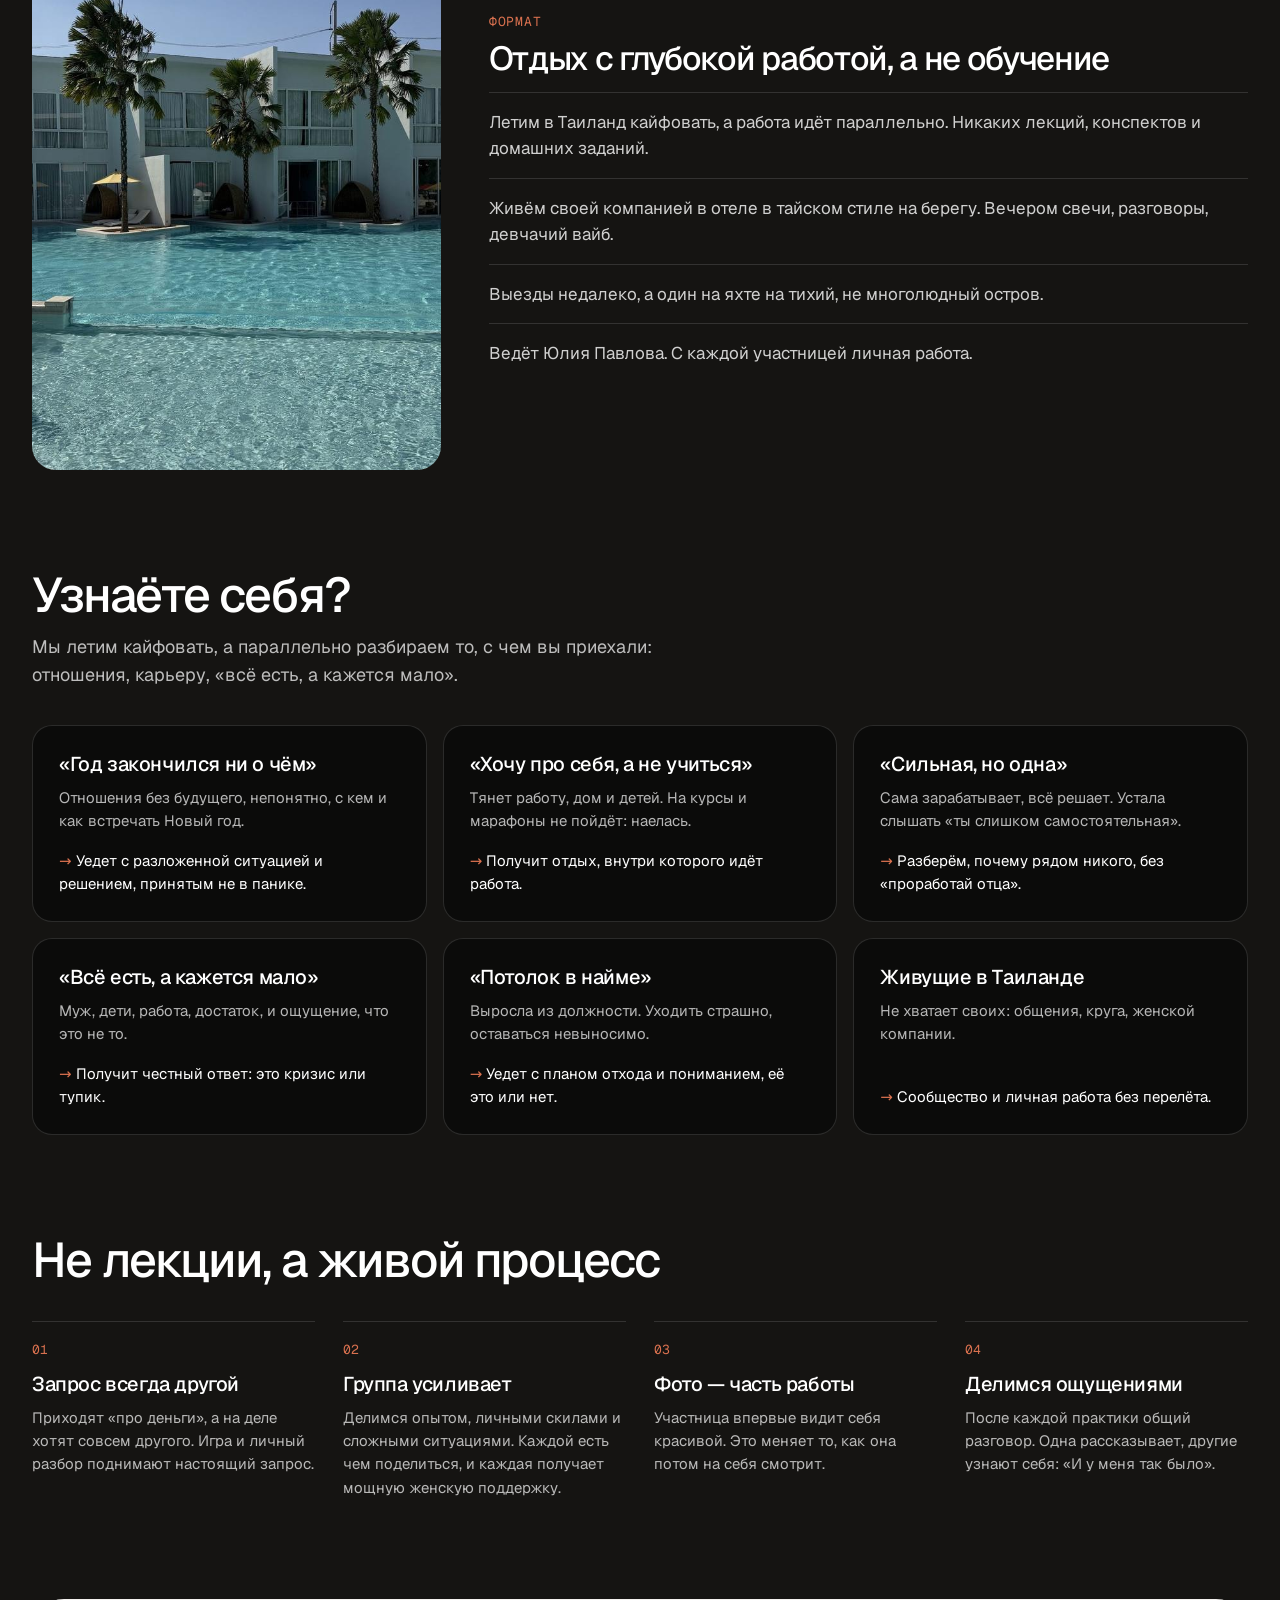
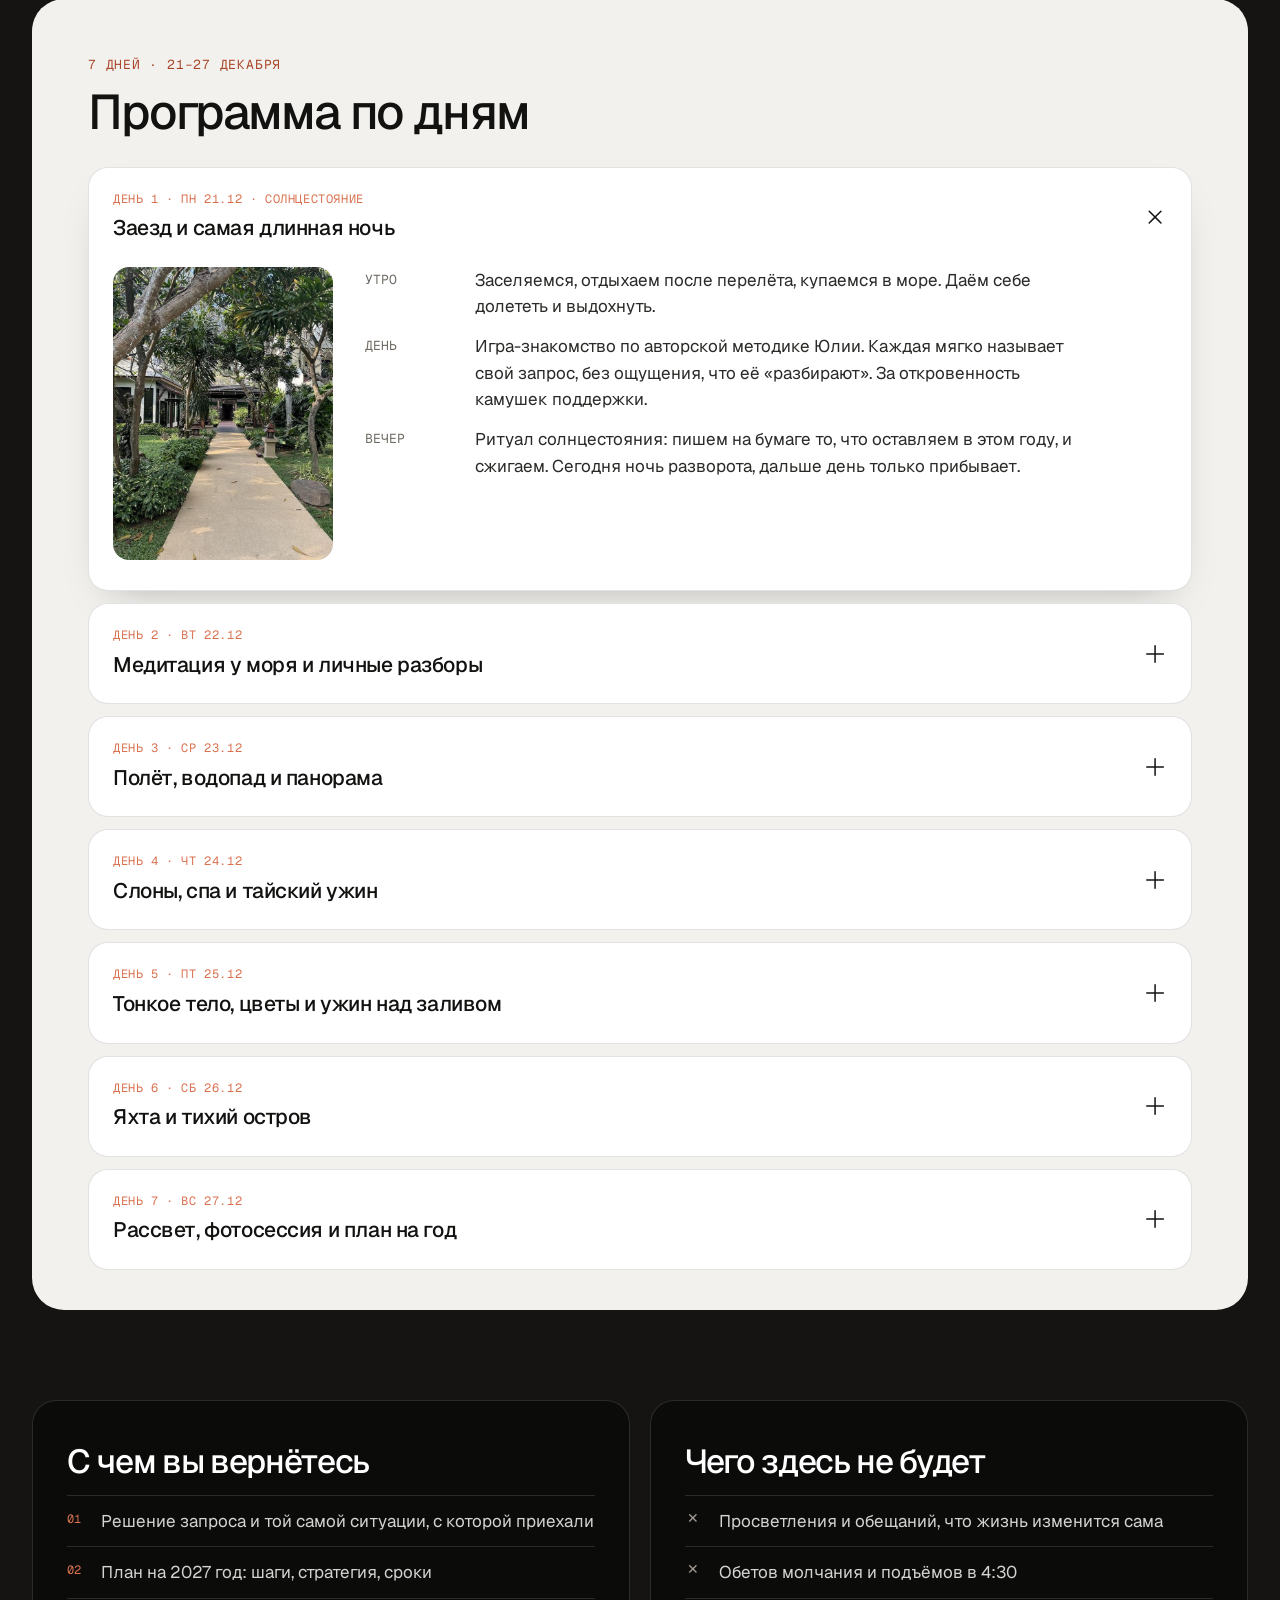
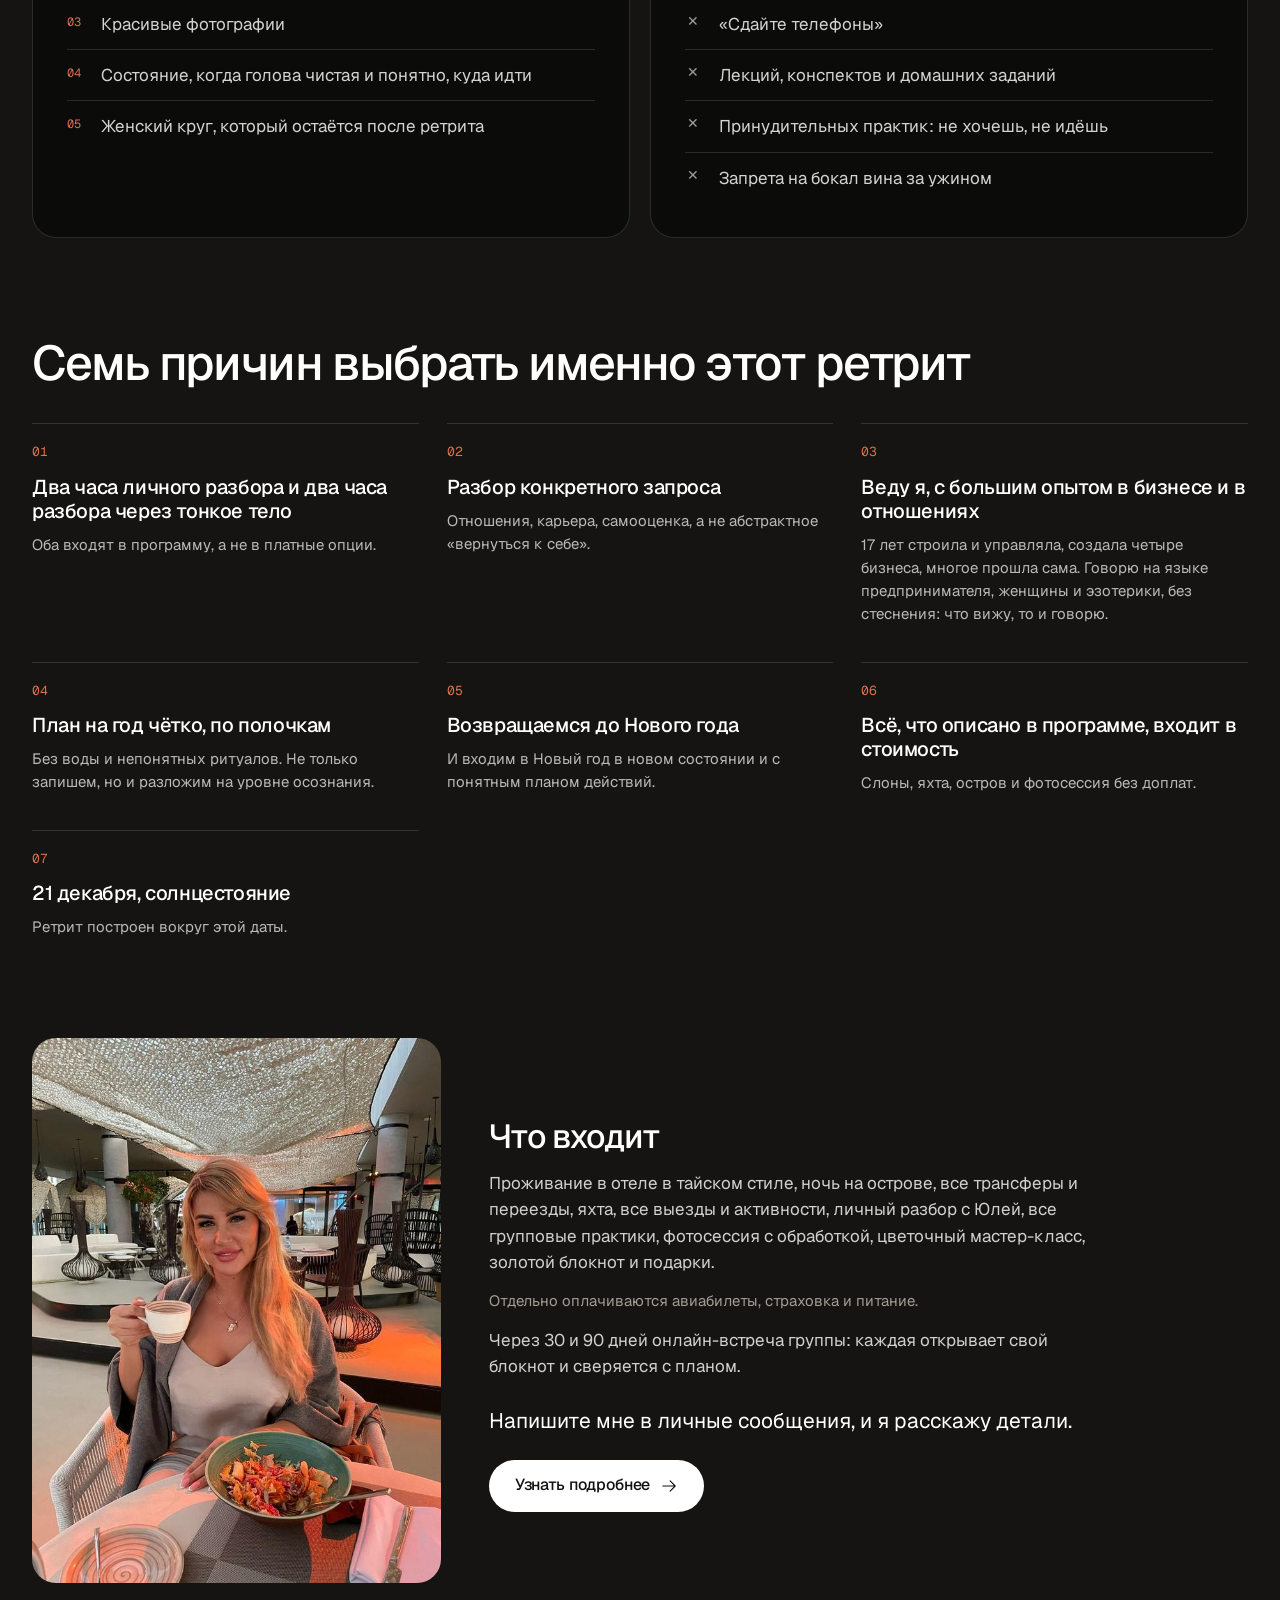
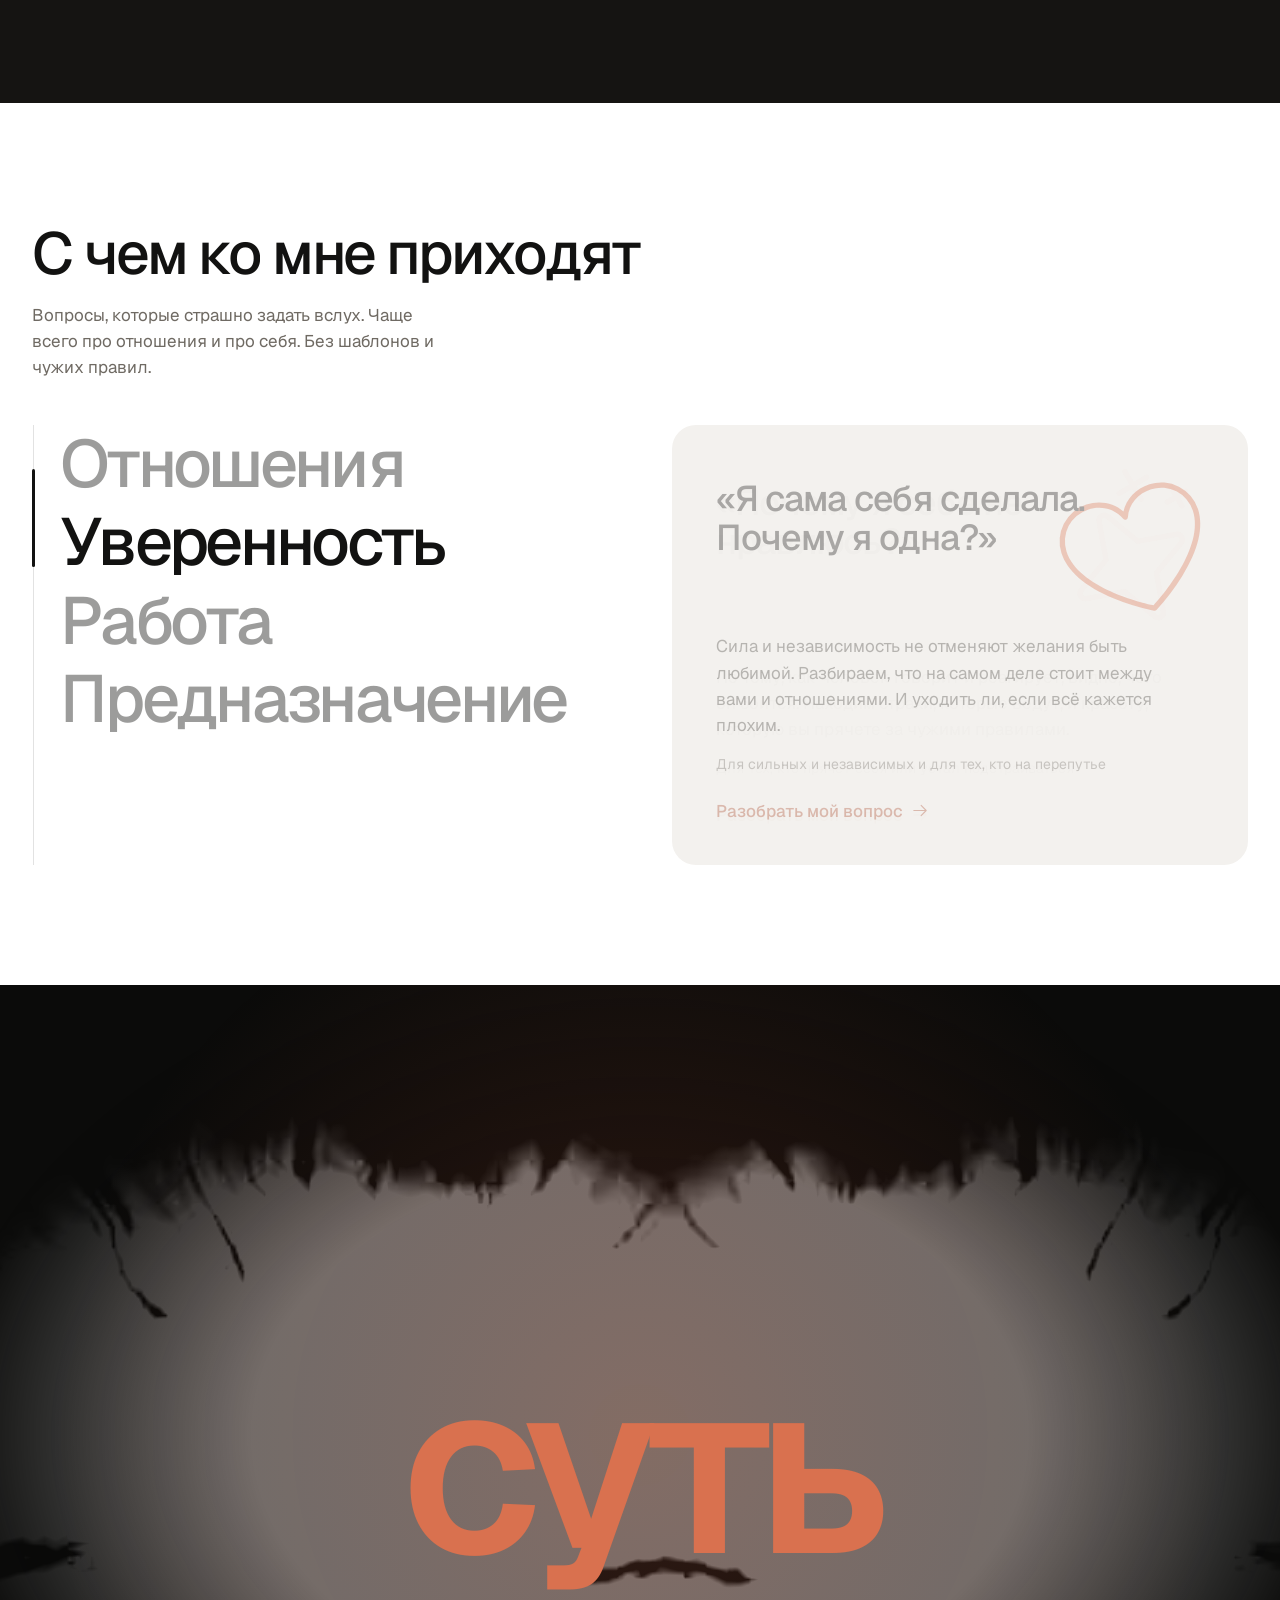
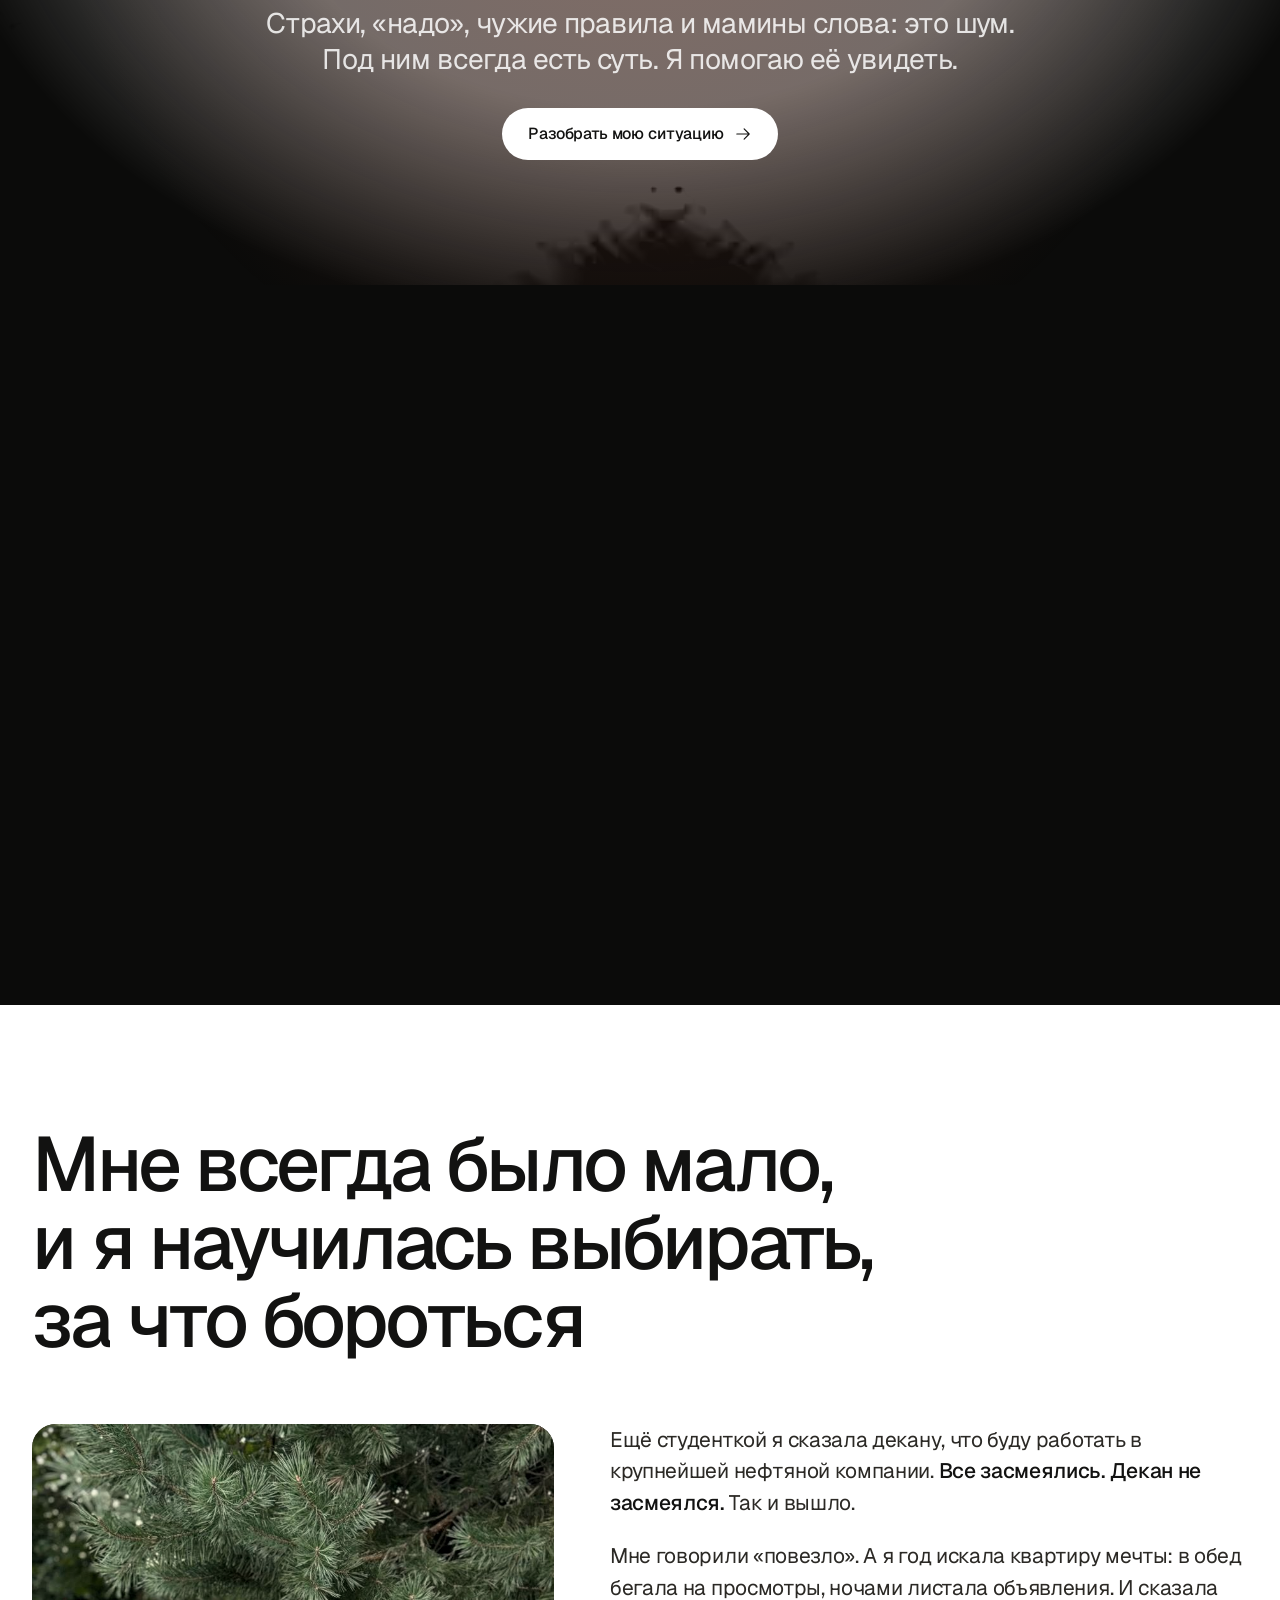
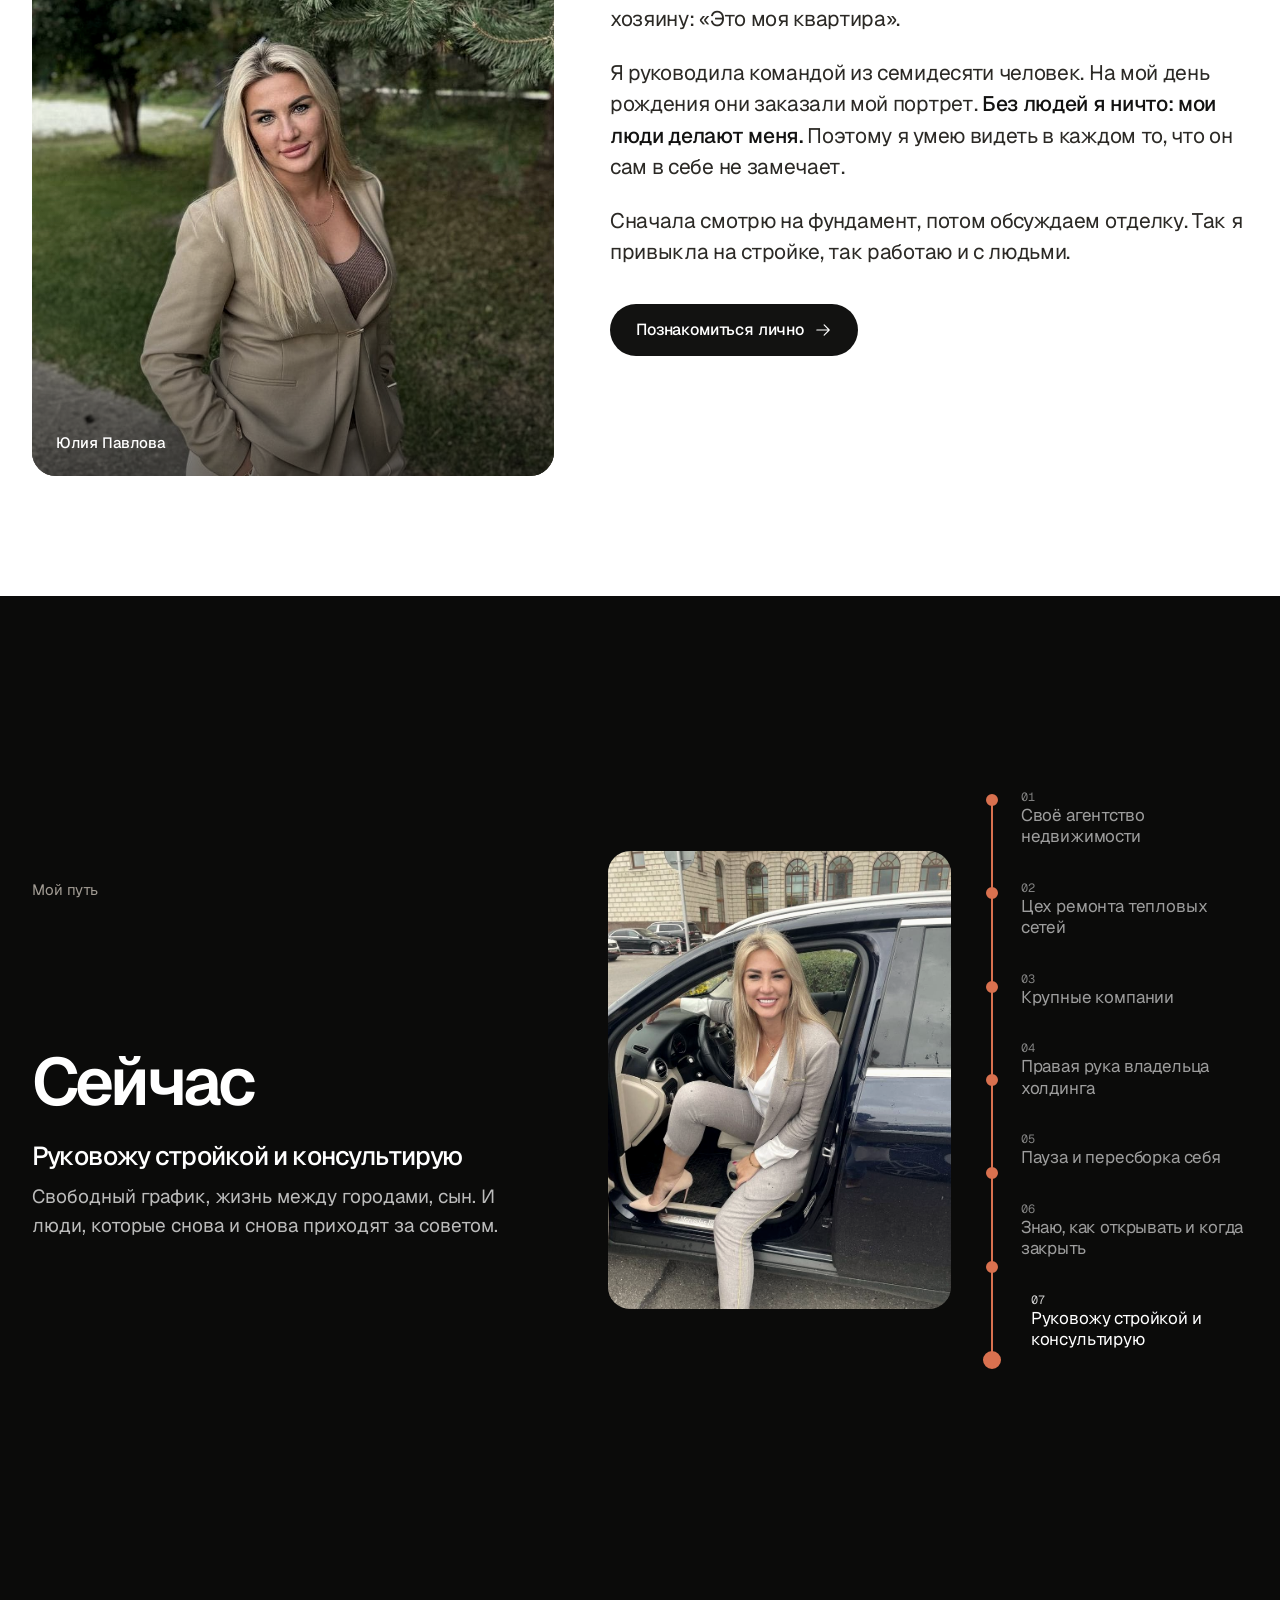
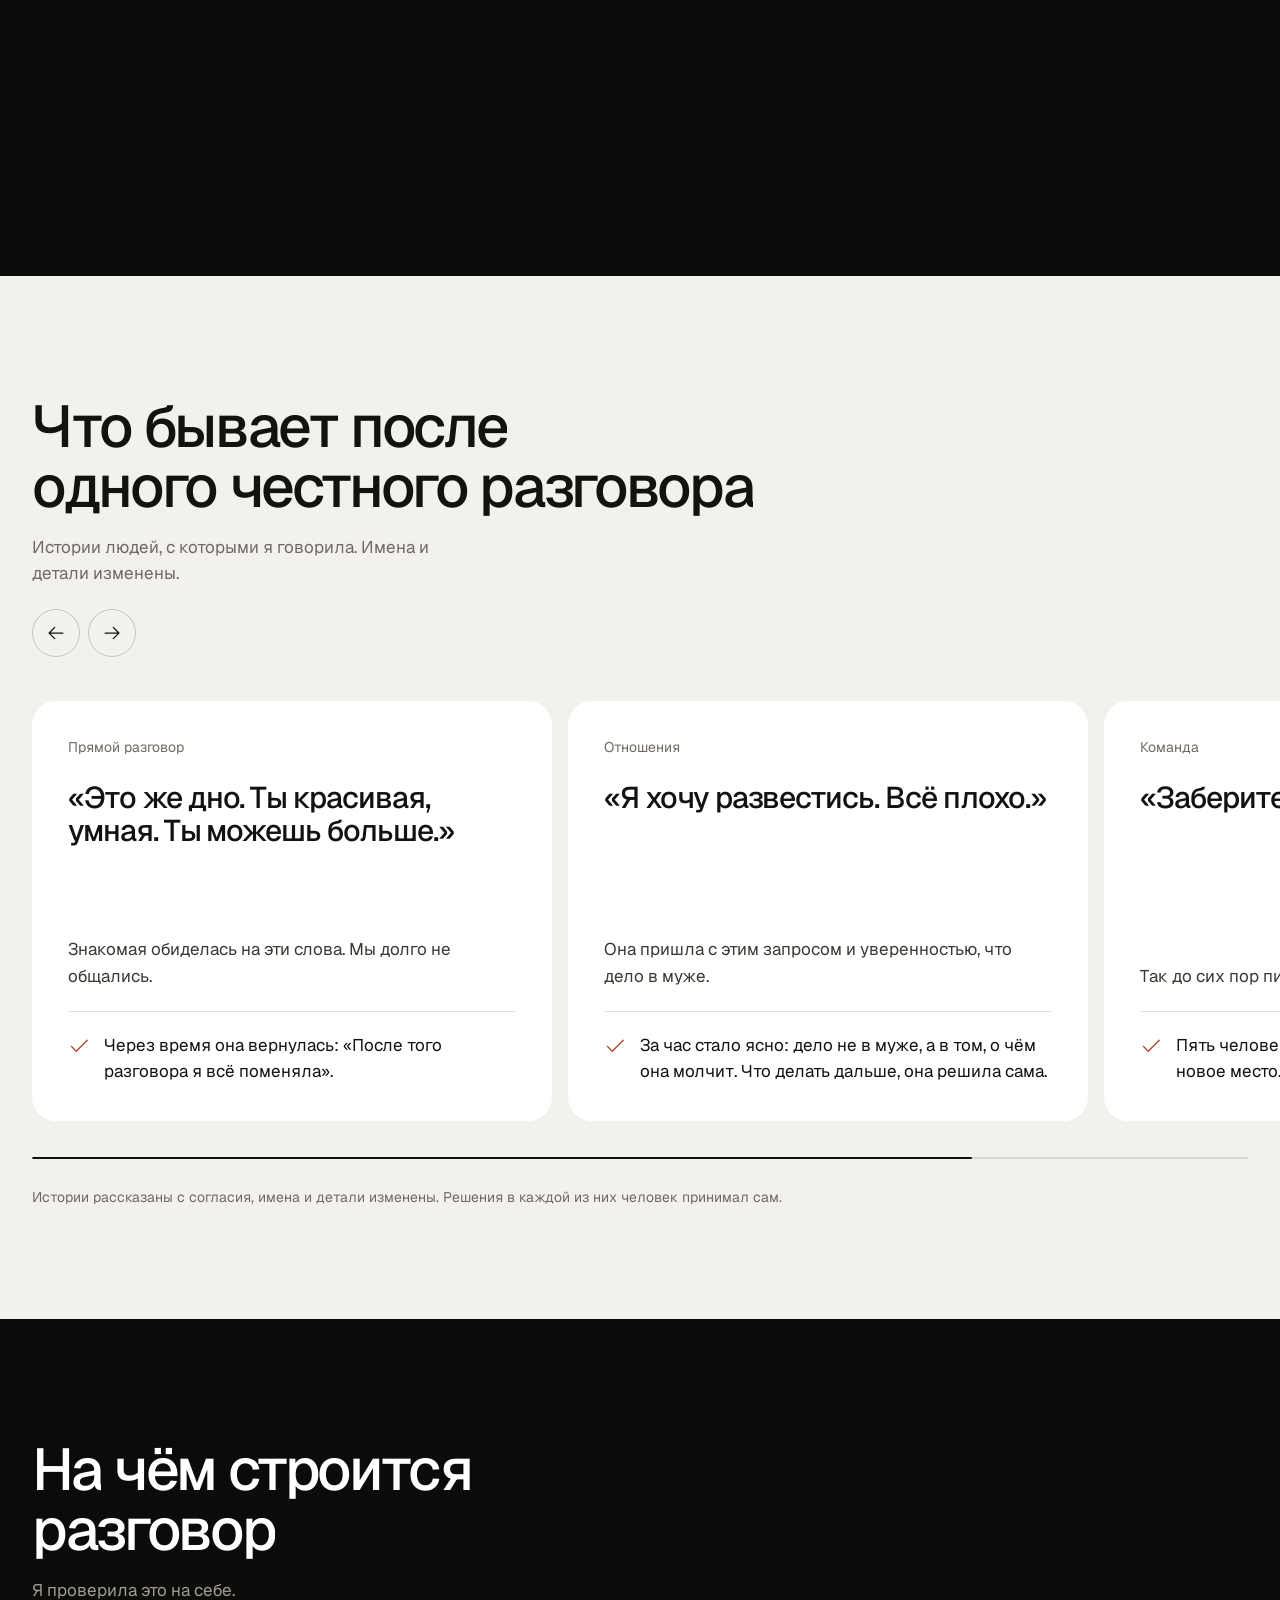
==== commit b2e6cedb: "Сайт: блок «Трансформационная игра» (описание, три формата, запись к Юле в Telegram и ссылка на её к" ====
--- a/index.html
+++ b/index.html
@@ -596,6 +596,26 @@
 @media (max-width:1024px){.mpause{top:auto;bottom:12px;right:12px}}
 .paused .hero-bg,.paused body::after{animation-play-state:paused}
 .rm .mpause{display:none}
+
+/* ИГРА-ЗНАКОМСТВО (25.11.2026) */
+.game{padding:120px 0;background:var(--panel)}
+.game-grid{display:grid;grid-template-columns:1.1fr .9fr;gap:64px;align-items:center}
+.game-grid>*{min-width:0}
+.game .eb{font-family:var(--mono);font-size:13px;letter-spacing:.14em;text-transform:uppercase;color:var(--accent)}
+.game h2{margin:18px 0 22px}
+.game .lead{color:rgba(255,255,255,.78);max-width:56ch}
+.game .lead+.lead{margin-top:14px}
+.gfmt{display:grid;grid-template-columns:repeat(3,1fr);gap:12px;margin:34px 0 30px}
+.gfmt div{border:1px solid var(--line-d);border-radius:20px;padding:20px 20px 22px;background:rgba(255,255,255,.02)}
+.gfmt b{display:block;font-size:19px;font-weight:600;margin-bottom:8px;letter-spacing:-.01em}
+.gfmt span{font-size:15px;color:var(--gray-d);line-height:1.45}
+.game .cta{display:flex;flex-wrap:wrap;gap:12px}
+.game .note{margin-top:18px;font-size:14px;color:var(--gray-d)}
+.gshots{position:relative;display:grid;grid-template-columns:1fr 1fr;gap:16px;align-items:center}
+.gshots img{display:block;width:100%;height:auto;border-radius:22px;border:1px solid var(--line-d);box-shadow:0 30px 70px rgba(0,0,0,.45)}
+.gshots img:nth-child(2){margin-top:90px}
+@media (max-width:1024px){.game-grid{grid-template-columns:1fr;gap:44px}.gshots{max-width:560px;width:100%}}
+@media (max-width:820px){.game{padding:84px 0}.gfmt{grid-template-columns:1fr}}
 </style>
 </head>
 <body>
@@ -952,8 +972,41 @@
       <p>Семь дней у моря и план на год. Возвращаемся до Нового года.</p>
       <span class="go"><span>Программа и детали</span><svg class="ph" viewBox="0 0 256 256" fill="currentColor" aria-hidden="true"><path d="M221.66,133.66l-72,72a8,8,0,0,1-11.32-11.32L196.69,136H40a8,8,0,0,1,0-16H196.69L138.34,61.66a8,8,0,0,1,11.32-11.32l72,72A8,8,0,0,1,221.66,133.66Z"/></svg></span>
     </a>
+    <a class="fcard ph2" href="#igra">
+      <span class="fphoto"><img src="photos/igra/vstrecha.jpg" width="640" height="853" alt="" loading="lazy"></span>
+      <span class="meta">Офлайн, онлайн или лично</span>
+      <h3>Трансформационная игра</h3>
+      <p>Кубик, поле и 140 карточек. За игрой видно, что на самом деле держит.</p>
+      <span class="go"><span>Как проходит и запись</span><svg class="ph" viewBox="0 0 256 256" fill="currentColor" aria-hidden="true"><path d="M221.66,133.66l-72,72a8,8,0,0,1-11.32-11.32L196.69,136H40a8,8,0,0,1,0-16H196.69L138.34,61.66a8,8,0,0,1,11.32-11.32l72,72A8,8,0,0,1,221.66,133.66Z"/></svg></span>
+    </a>
   </div>
   <div class="wrap"><div class="rprog"><i data-rail="r1"></i></div></div>
+</section>
+
+<!-- ИГРА-ЗНАКОМСТВО -->
+<section class="game" id="igra" aria-labelledby="igra-h">
+  <div class="wrap game-grid">
+    <div>
+      <span class="eb">Трансформационная игра</span>
+      <h2 id="igra-h">Игра, в которой видно запрос каждой</h2>
+      <p class="lead">Кубик, поле и 140 карточек на семь тем: отношения, деньги, работа, семья, тело, уверенность и лёгкий разогрев. На карточке начало фразы, например: «Я остаюсь в отношениях, даже когда мне плохо, потому что…» Вы продолжаете её вслух и отмечаете, насколько это про вас.</p>
+      <p class="lead">Когда отвечаешь быстро и в лёгкой атмосфере, голова не успевает подобрать «правильный» ответ. А я по ходу слышу, что стоит за словами, и разбираю каждую. В конце у каждой итог: какие темы отозвались сильнее всего и с чем работать дальше.</p>
+      <div class="gfmt">
+        <div><b>Офлайн, 3–5 человек</b><span>Поле на большом экране или телефон по кругу</span></div>
+        <div><b>Онлайн-эфир</b><span>Вывожу игру на экран, играем из разных городов</span></div>
+        <div><b>Лично</b><span>Один на один, только ваш запрос</span></div>
+      </div>
+      <div class="cta">
+        <a class="pill w" href="https://t.me/YUA1325" target="_blank" rel="noopener">Записаться на игру <svg class="ph" viewBox="0 0 256 256" fill="currentColor" aria-hidden="true"><path d="M221.66,133.66l-72,72a8,8,0,0,1-11.32-11.32L196.69,136H40a8,8,0,0,1,0-16H196.69L138.34,61.66a8,8,0,0,1,11.32-11.32l72,72A8,8,0,0,1,221.66,133.66Z"/></svg></a>
+        <a class="pill o" href="https://t.me/PavlovaJuliya1325" target="_blank" rel="noopener">Мой Telegram-канал</a>
+      </div>
+      <p class="note">Напишите мне «ИГРА», согласуем дату и формат. После игры можно продолжить в личной работе.</p>
+    </div>
+    <div class="gshots" aria-hidden="true">
+      <img src="photos/igra/pole.jpg" width="560" height="996" alt="" loading="lazy">
+      <img src="photos/igra/kartochka.jpg" width="620" height="709" alt="" loading="lazy">
+    </div>
+  </div>
 </section>
 
 <!-- КАК ПРОХОДИТ -->
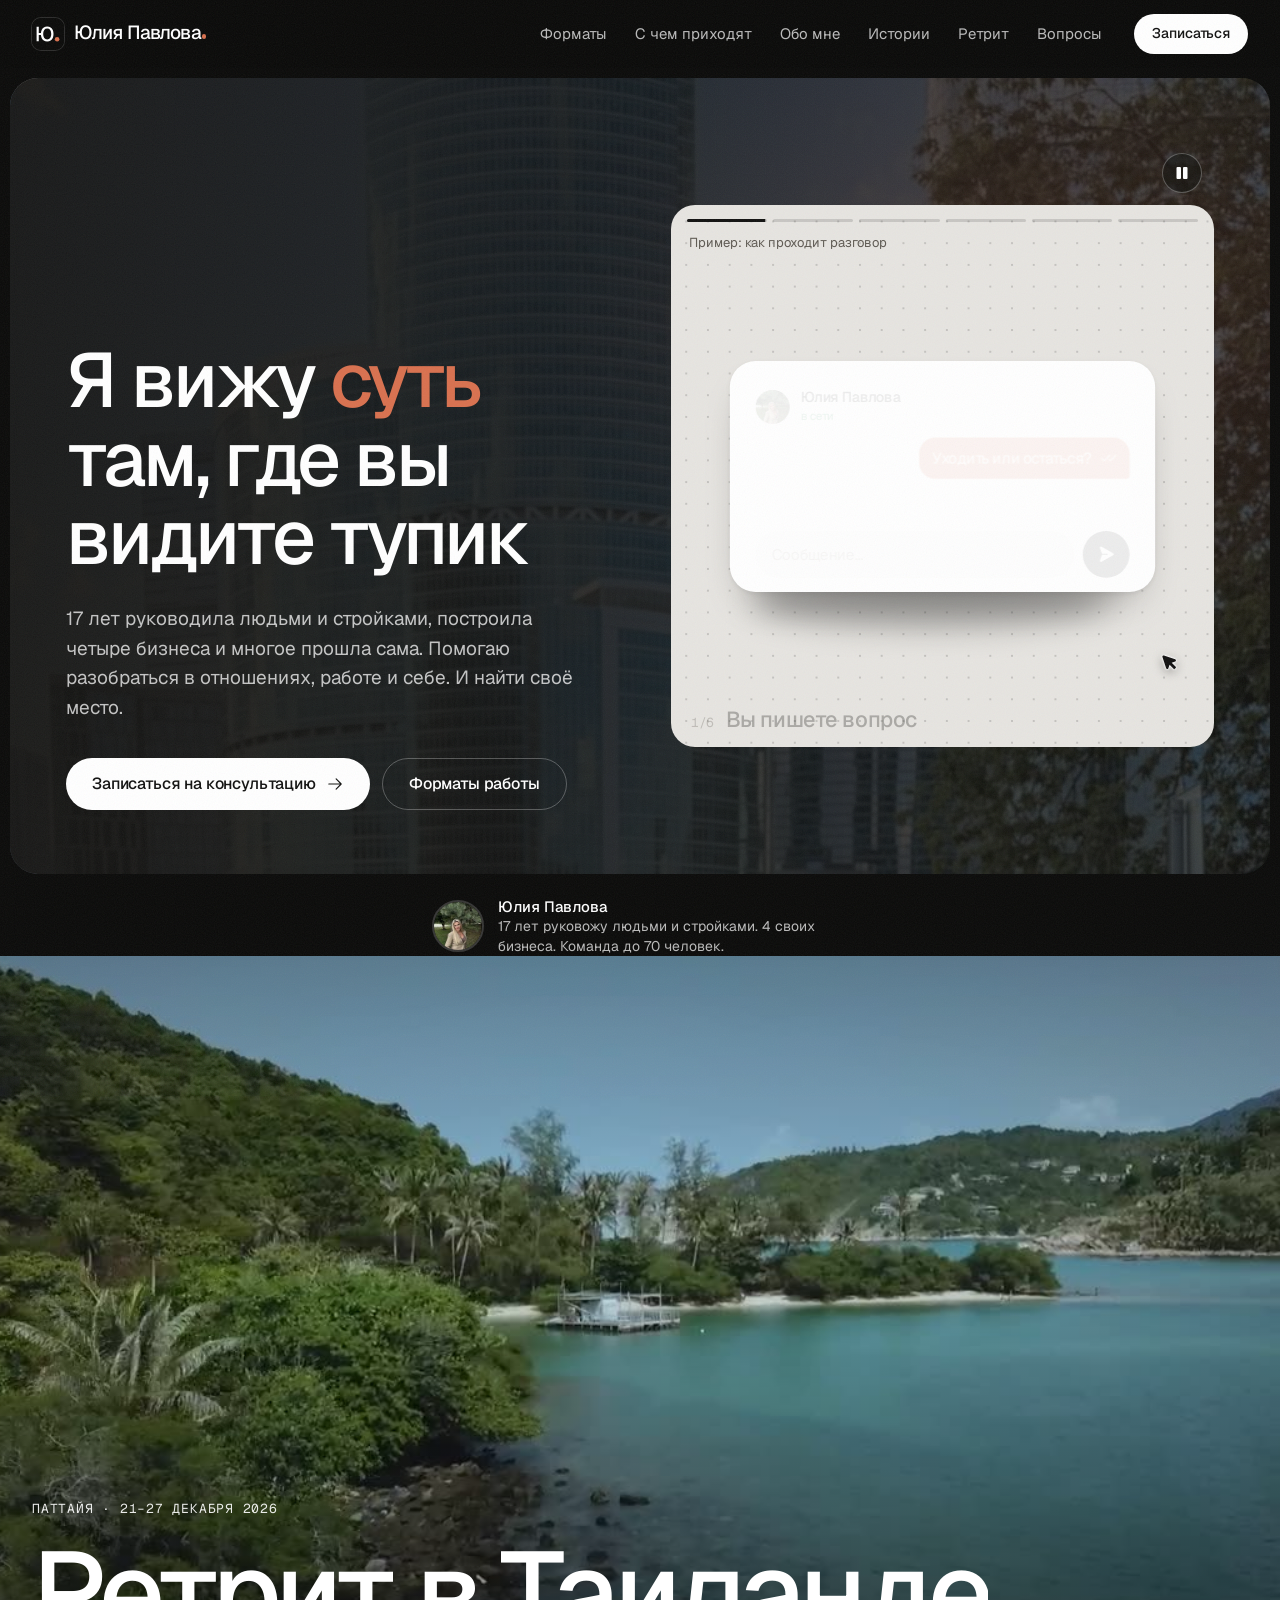
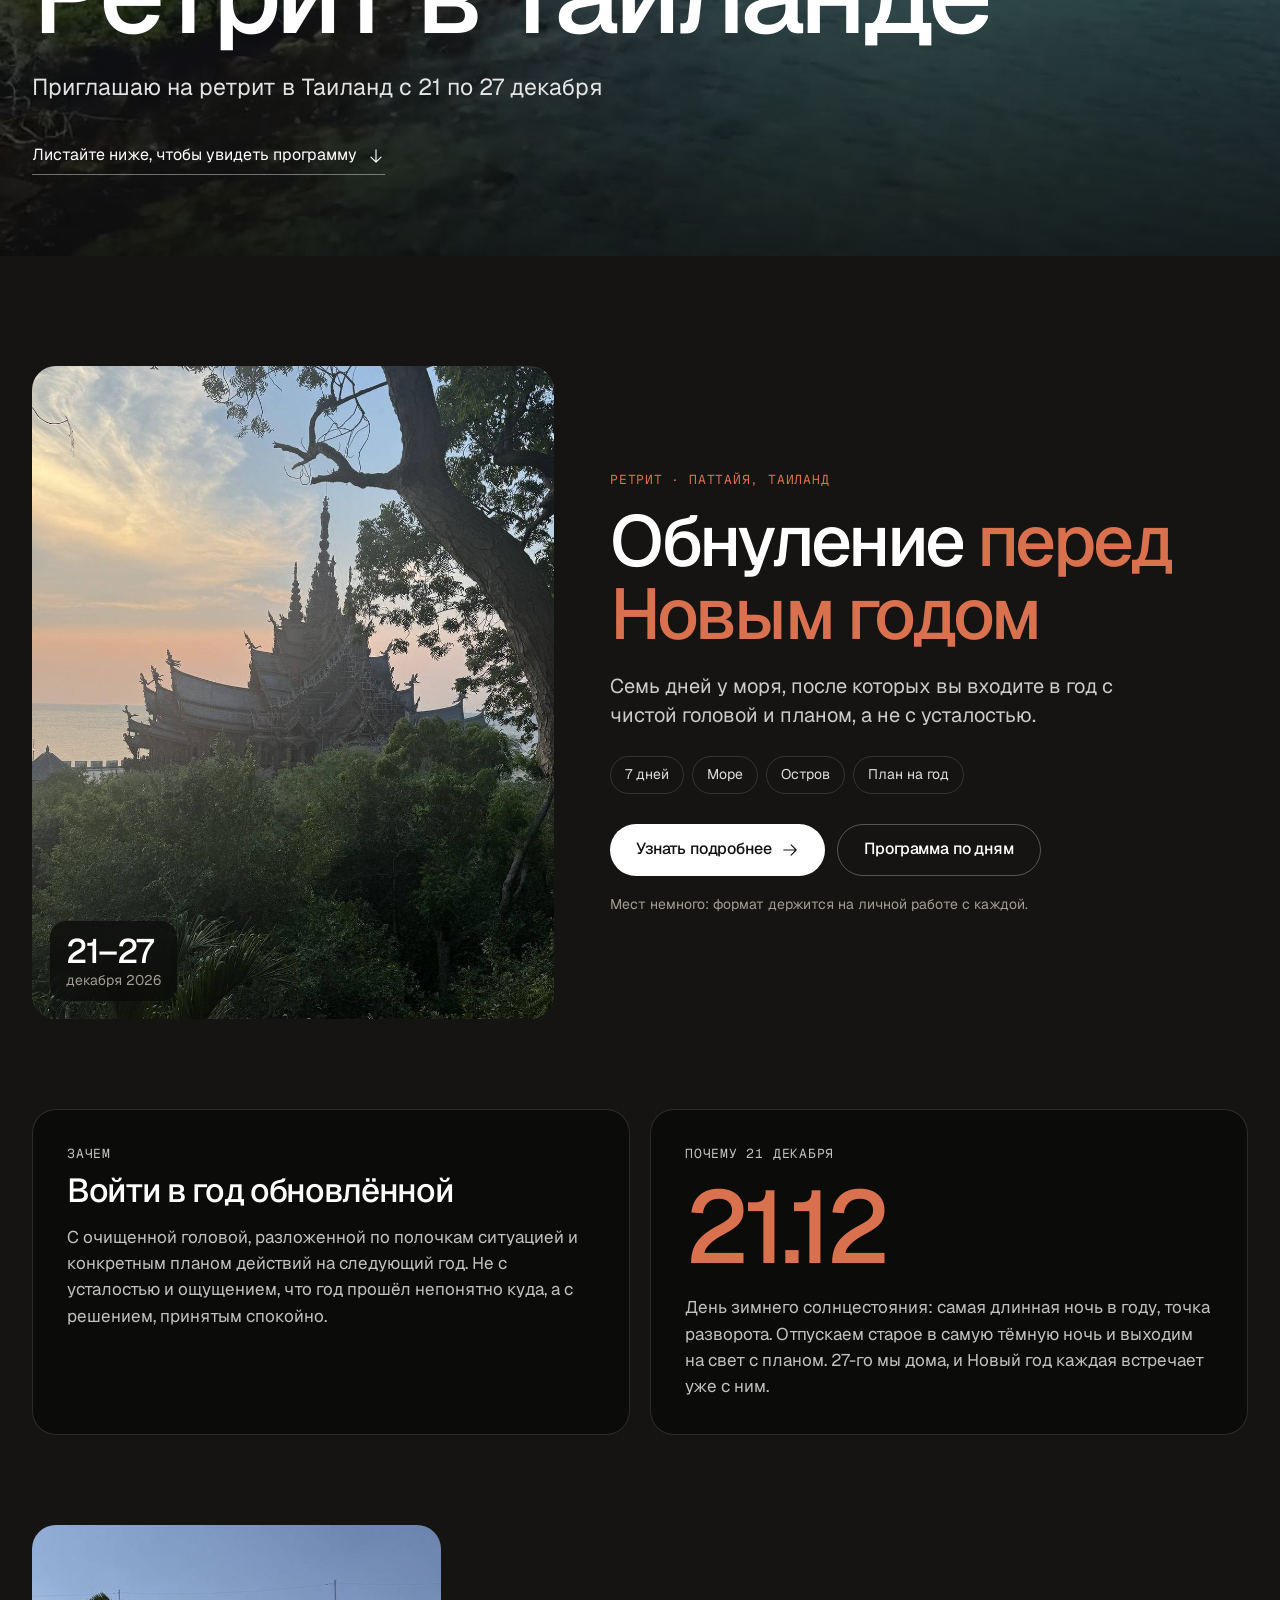
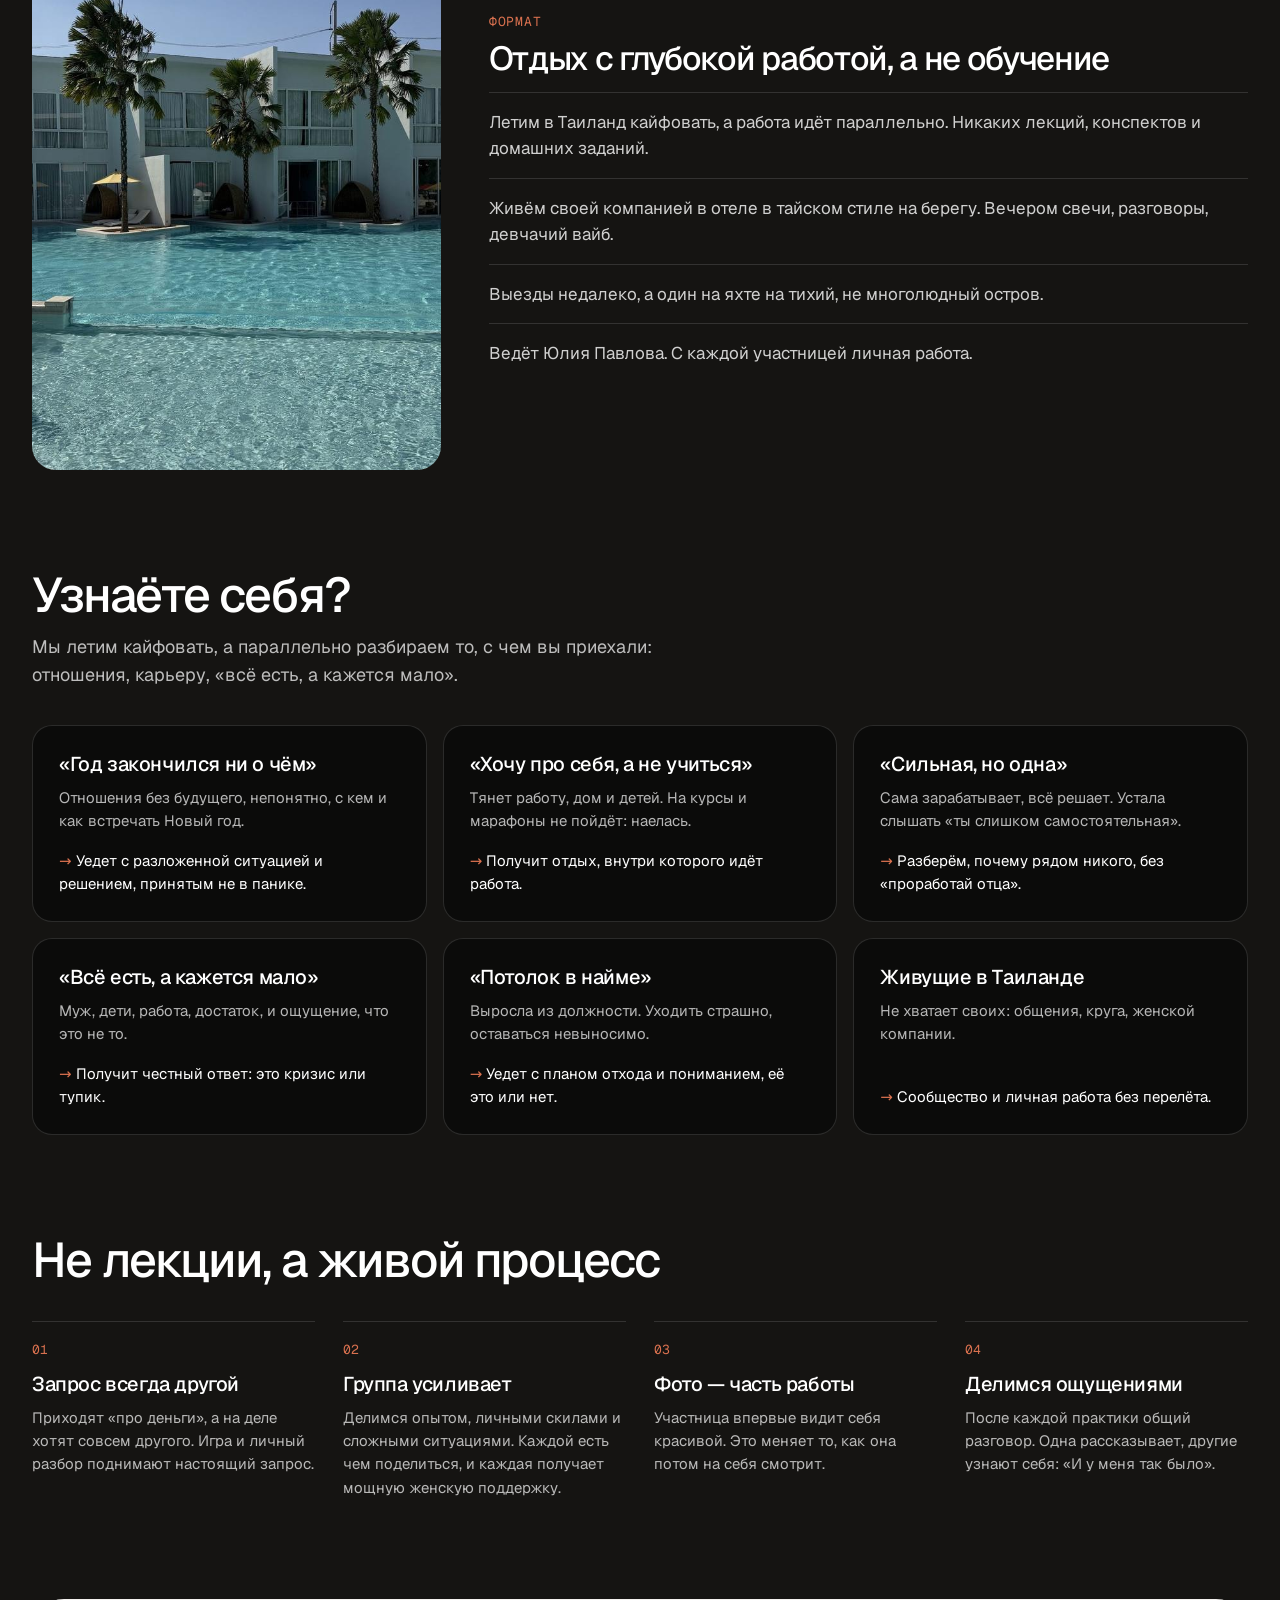
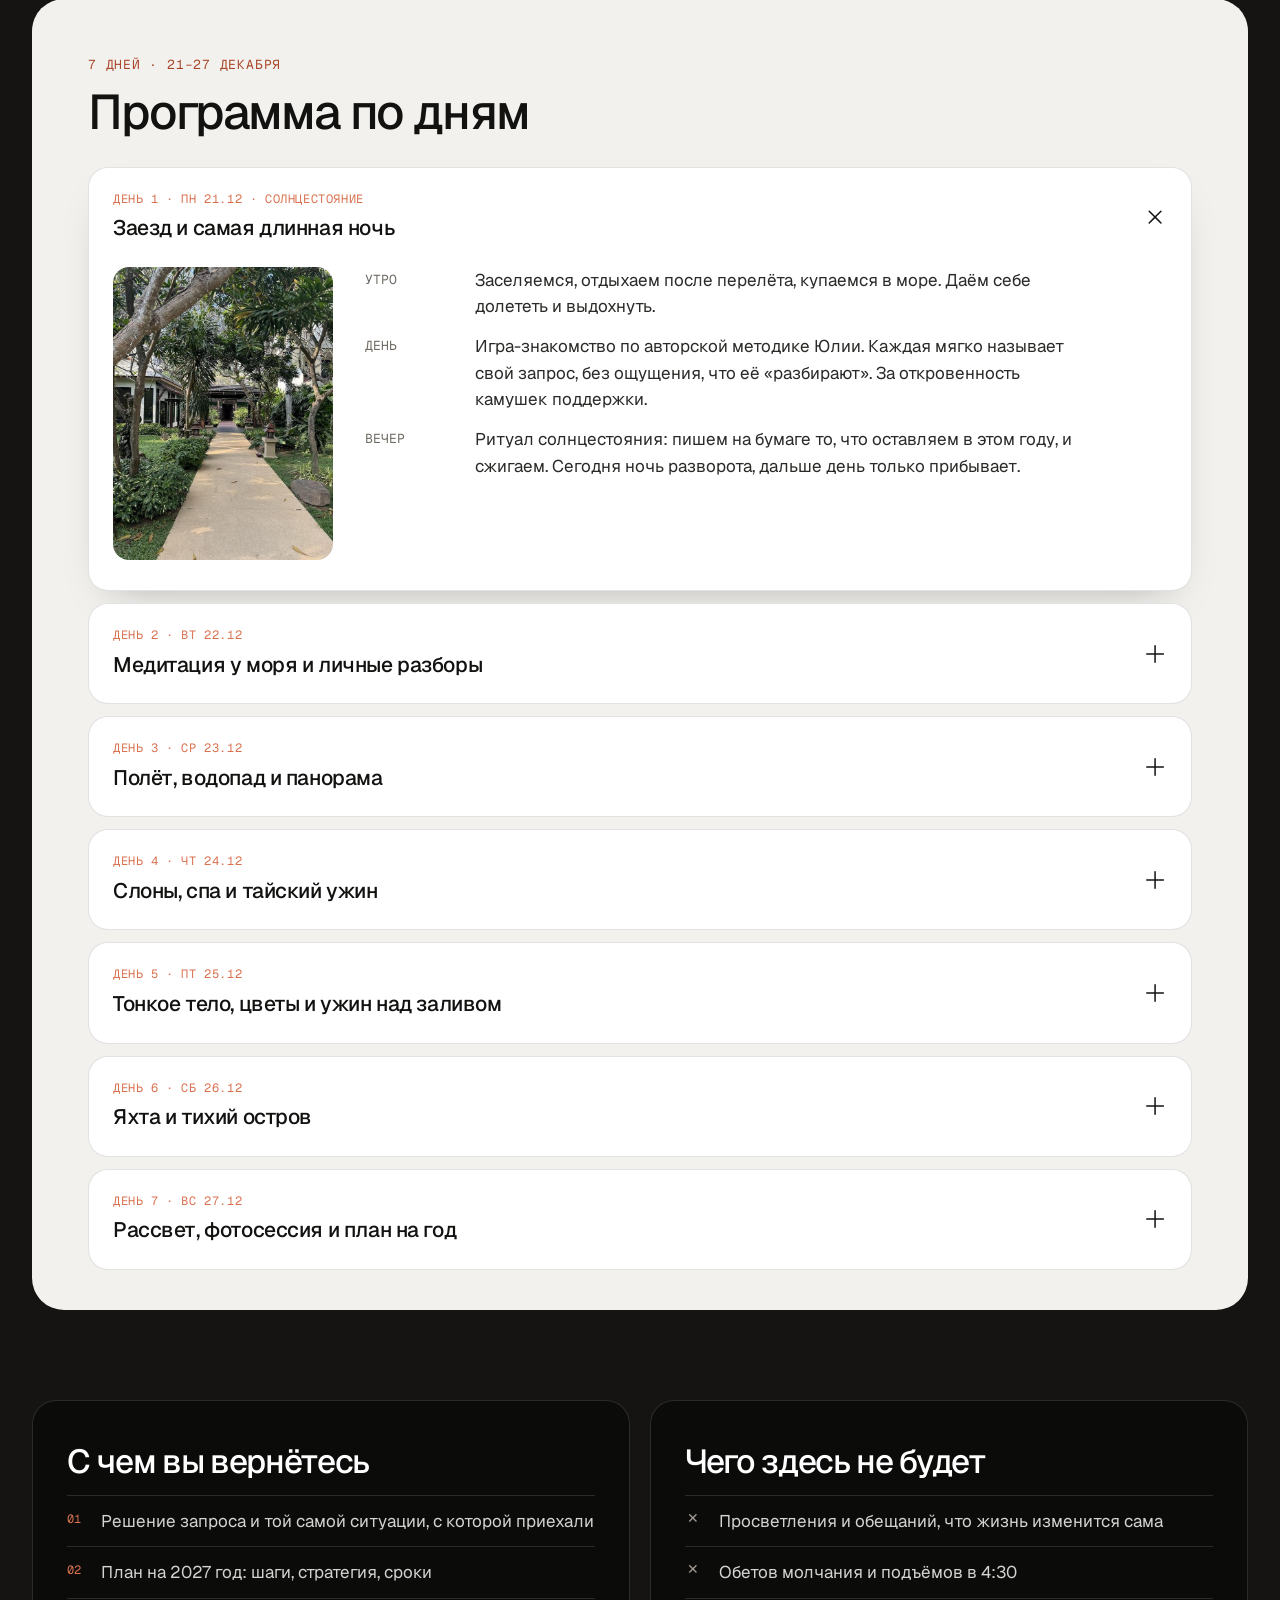
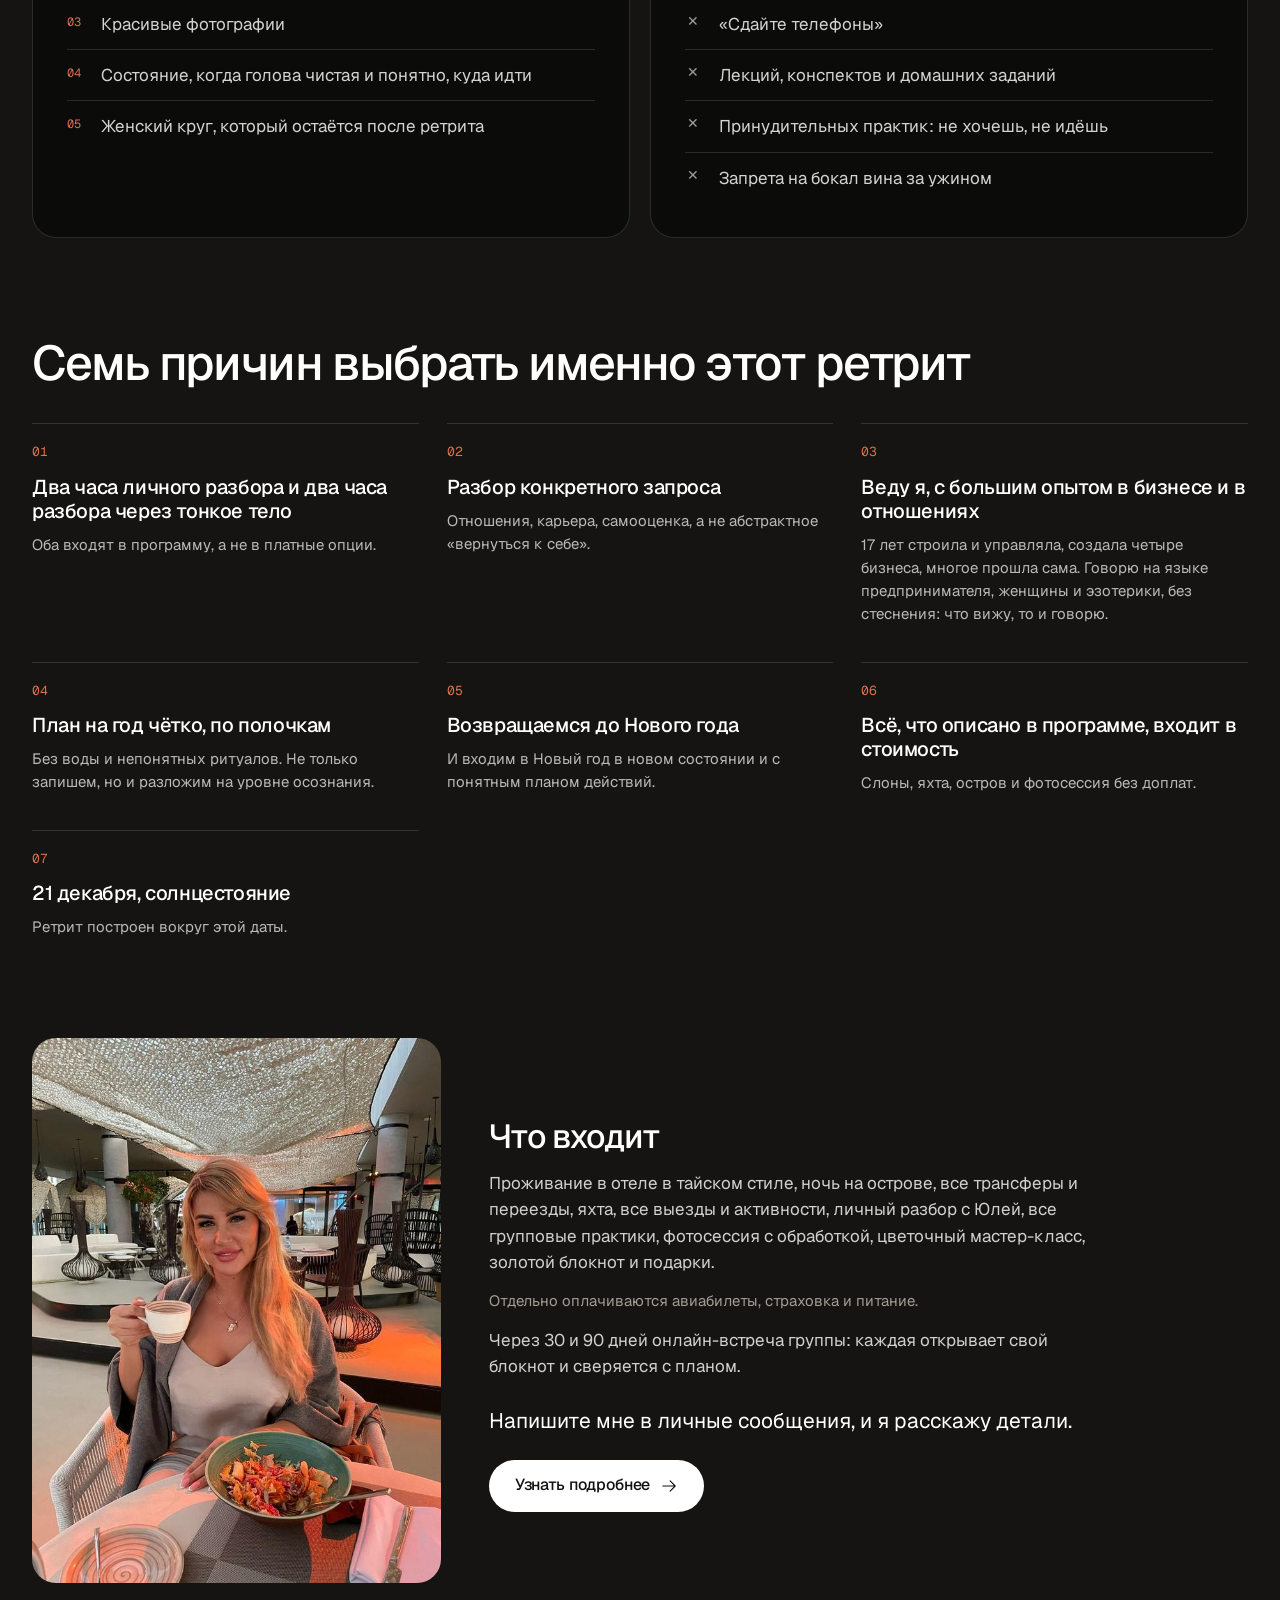
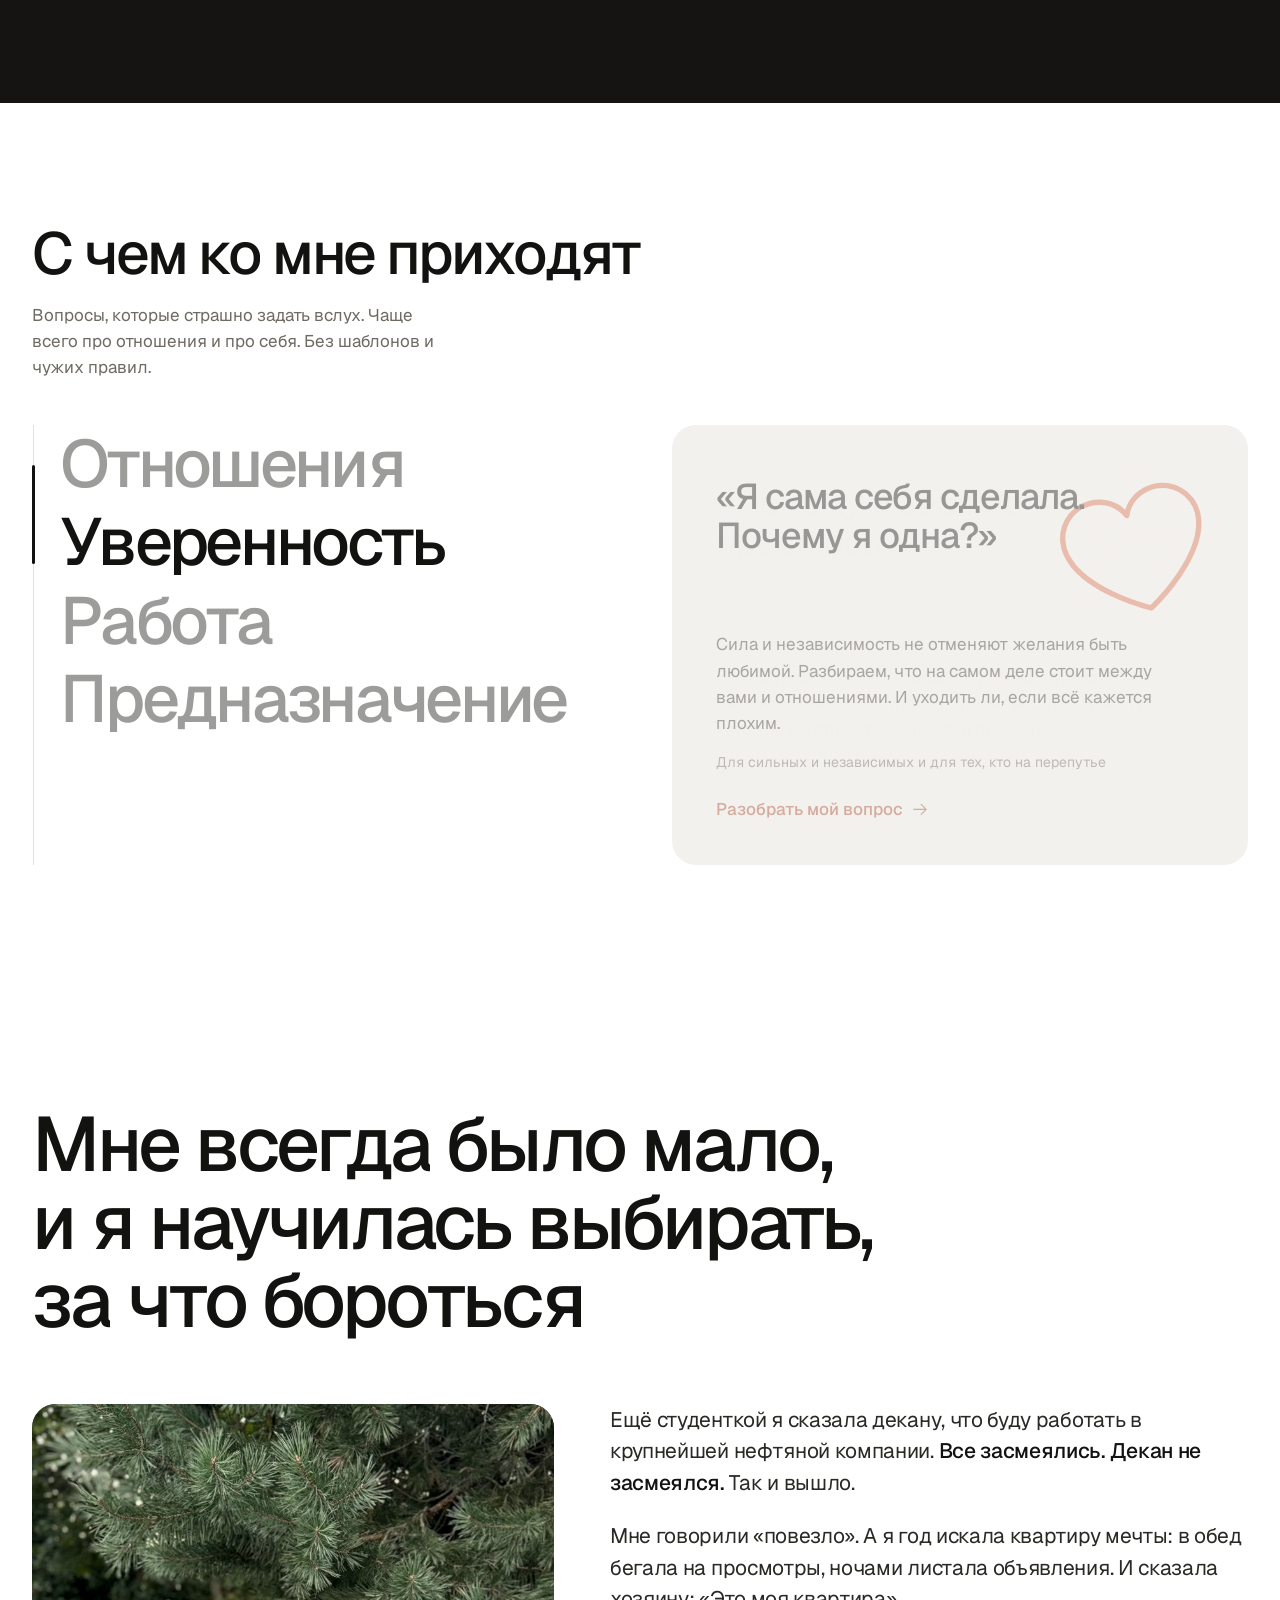
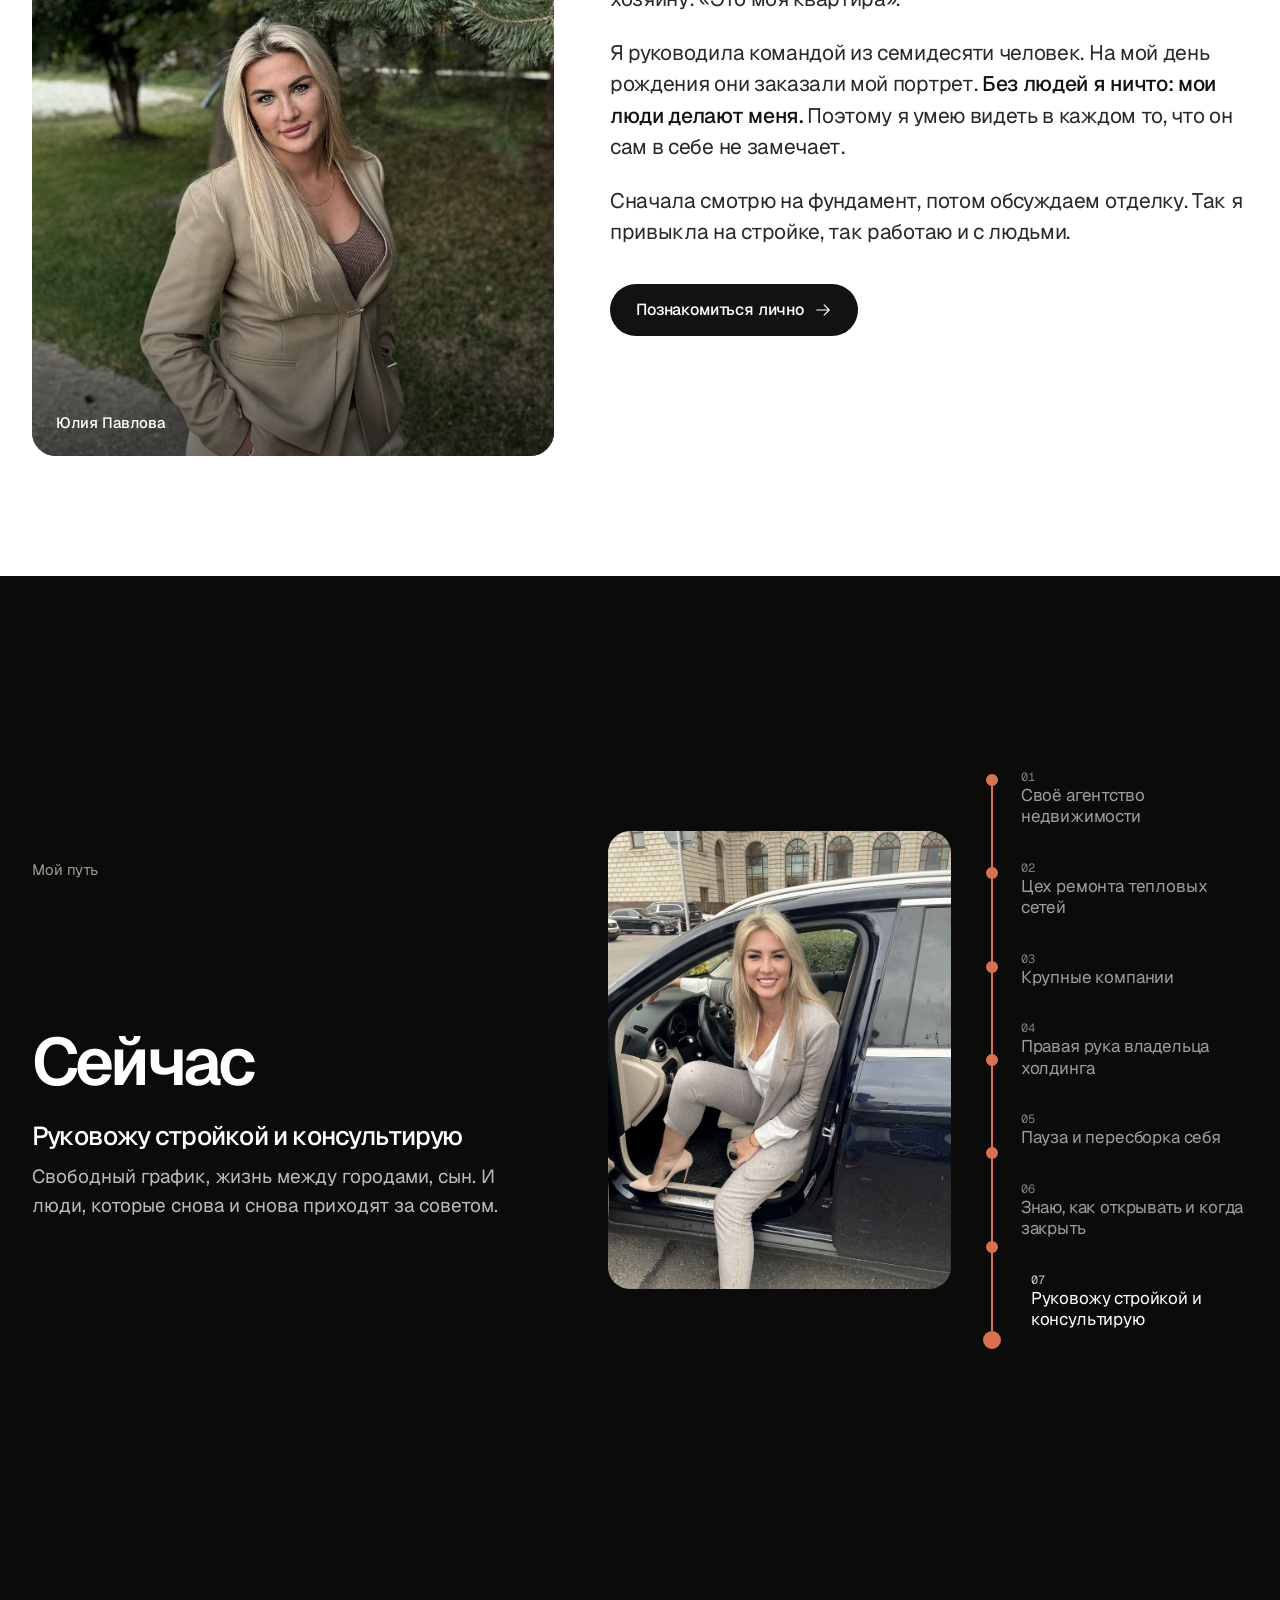
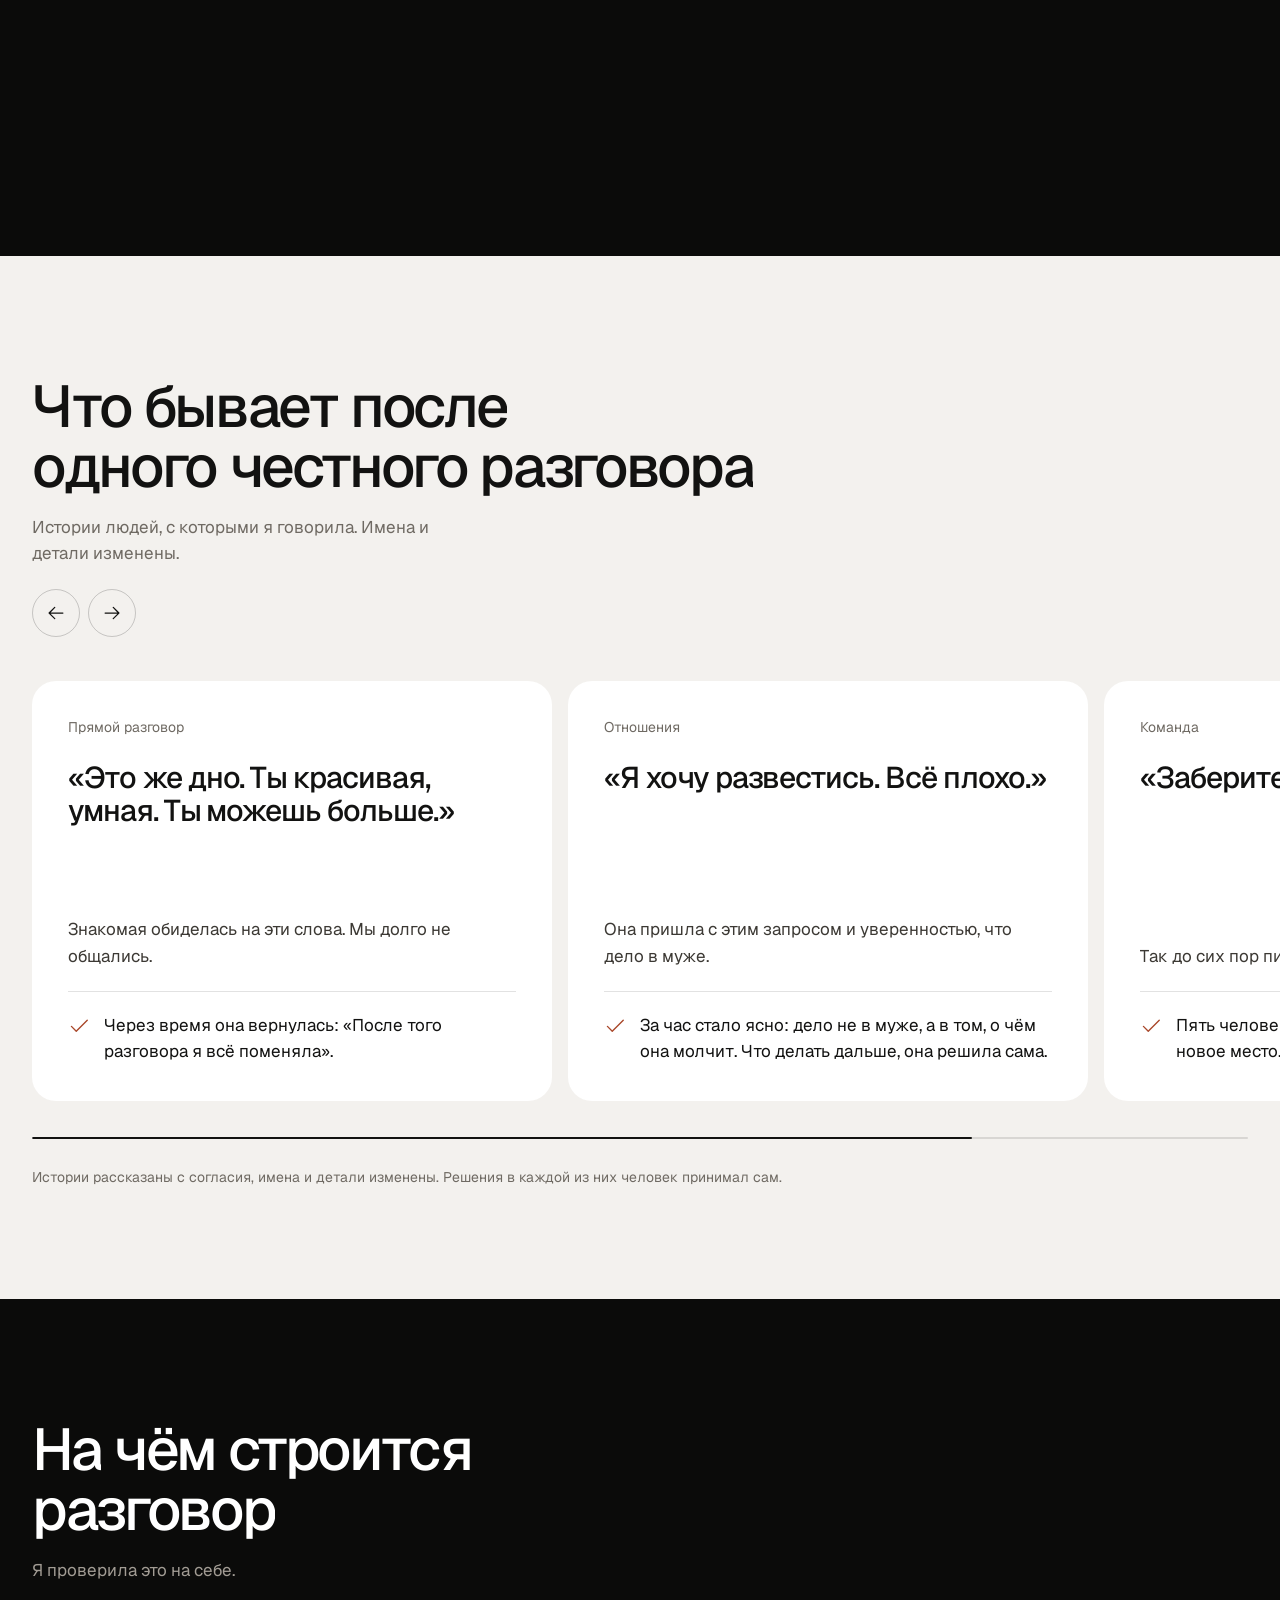
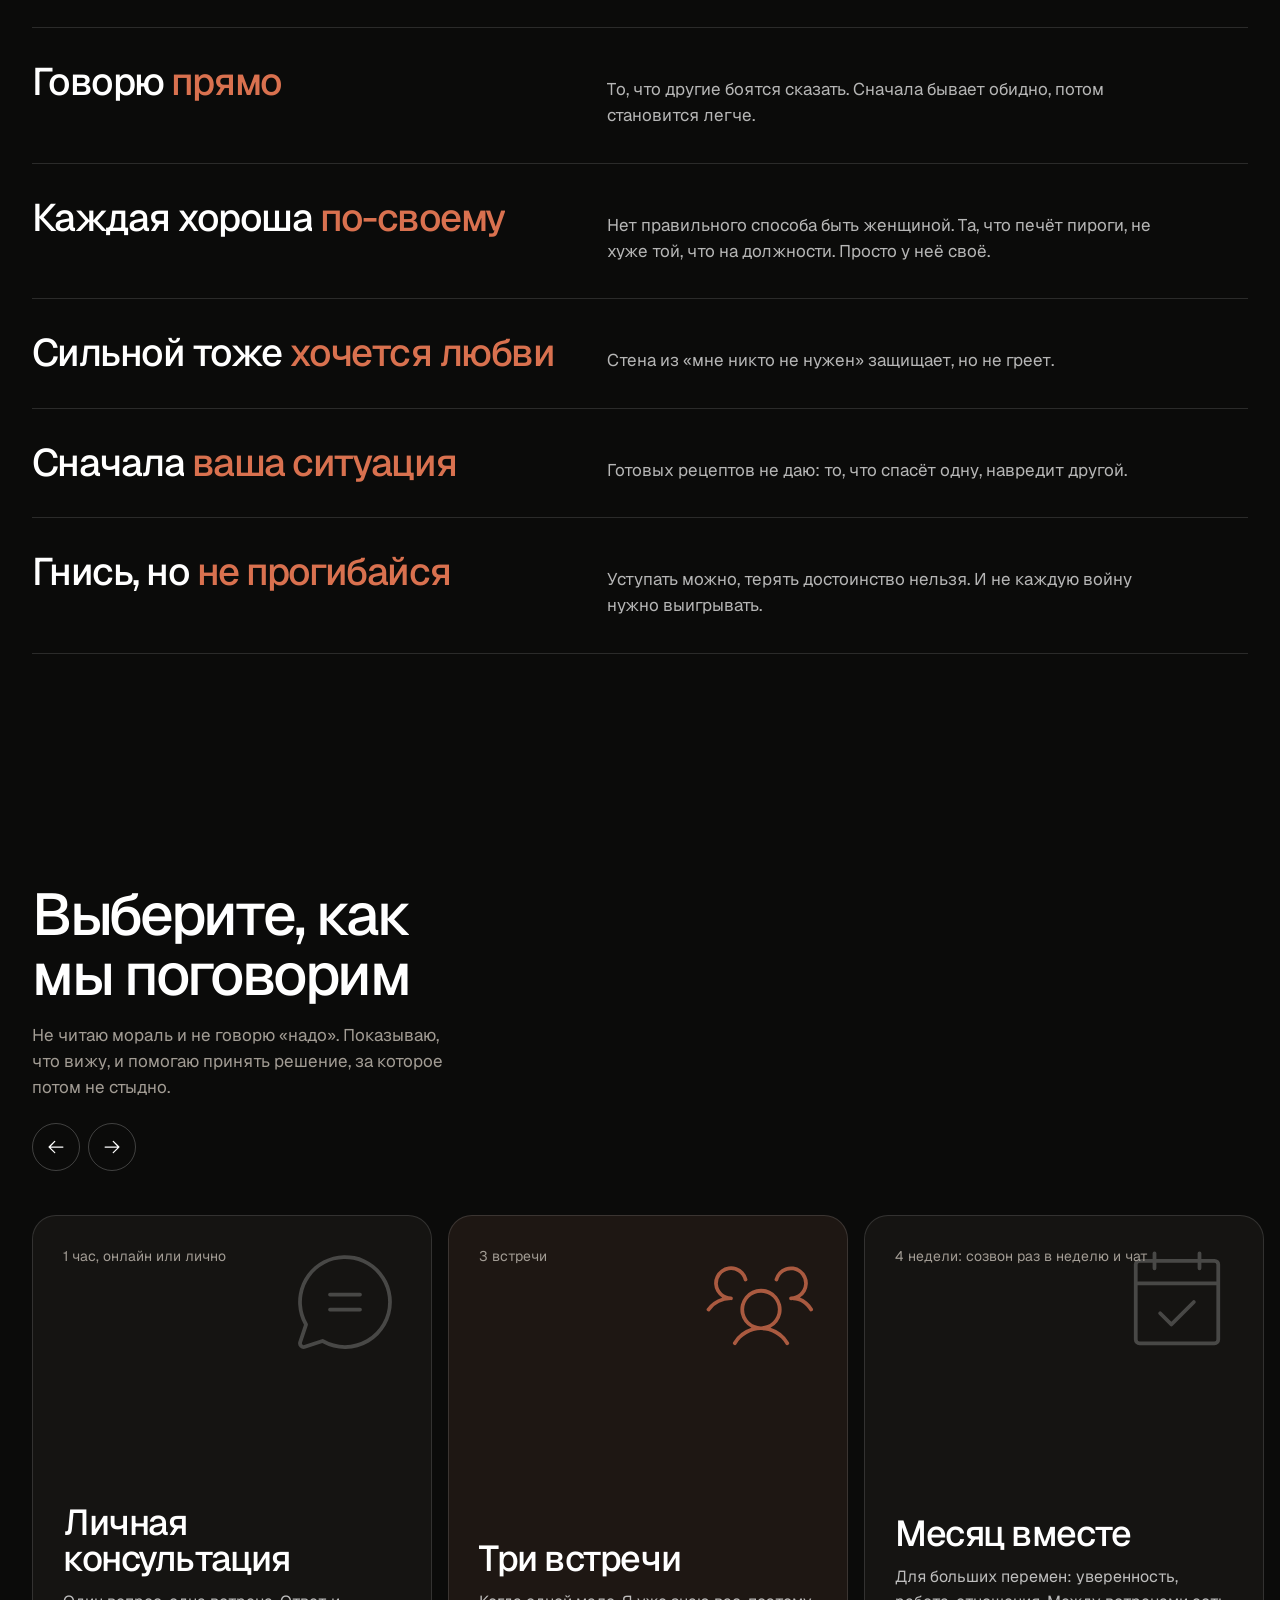
==== commit 6089fd02: "Сайт: снят блок «суть» (слово «суть» с тушью) Co-Authored-By: Claude Opus 5.5 <noreply@anthropic.com" ====
--- a/index.html
+++ b/index.html
@@ -597,6 +597,8 @@
 .paused .hero-bg,.paused body::after{animation-play-state:paused}
 .rm .mpause{display:none}
 
+/* Блок «суть» снят 25.11.2026 по просьбе Валерии (разметка и скрипт остаются, блок не показывается) */
+.focus{display:none!important}
 /* ИГРА-ЗНАКОМСТВО (25.11.2026) */
 .game{padding:120px 0;background:var(--panel)}
 .game-grid{display:grid;grid-template-columns:1.1fr .9fr;gap:64px;align-items:center}
